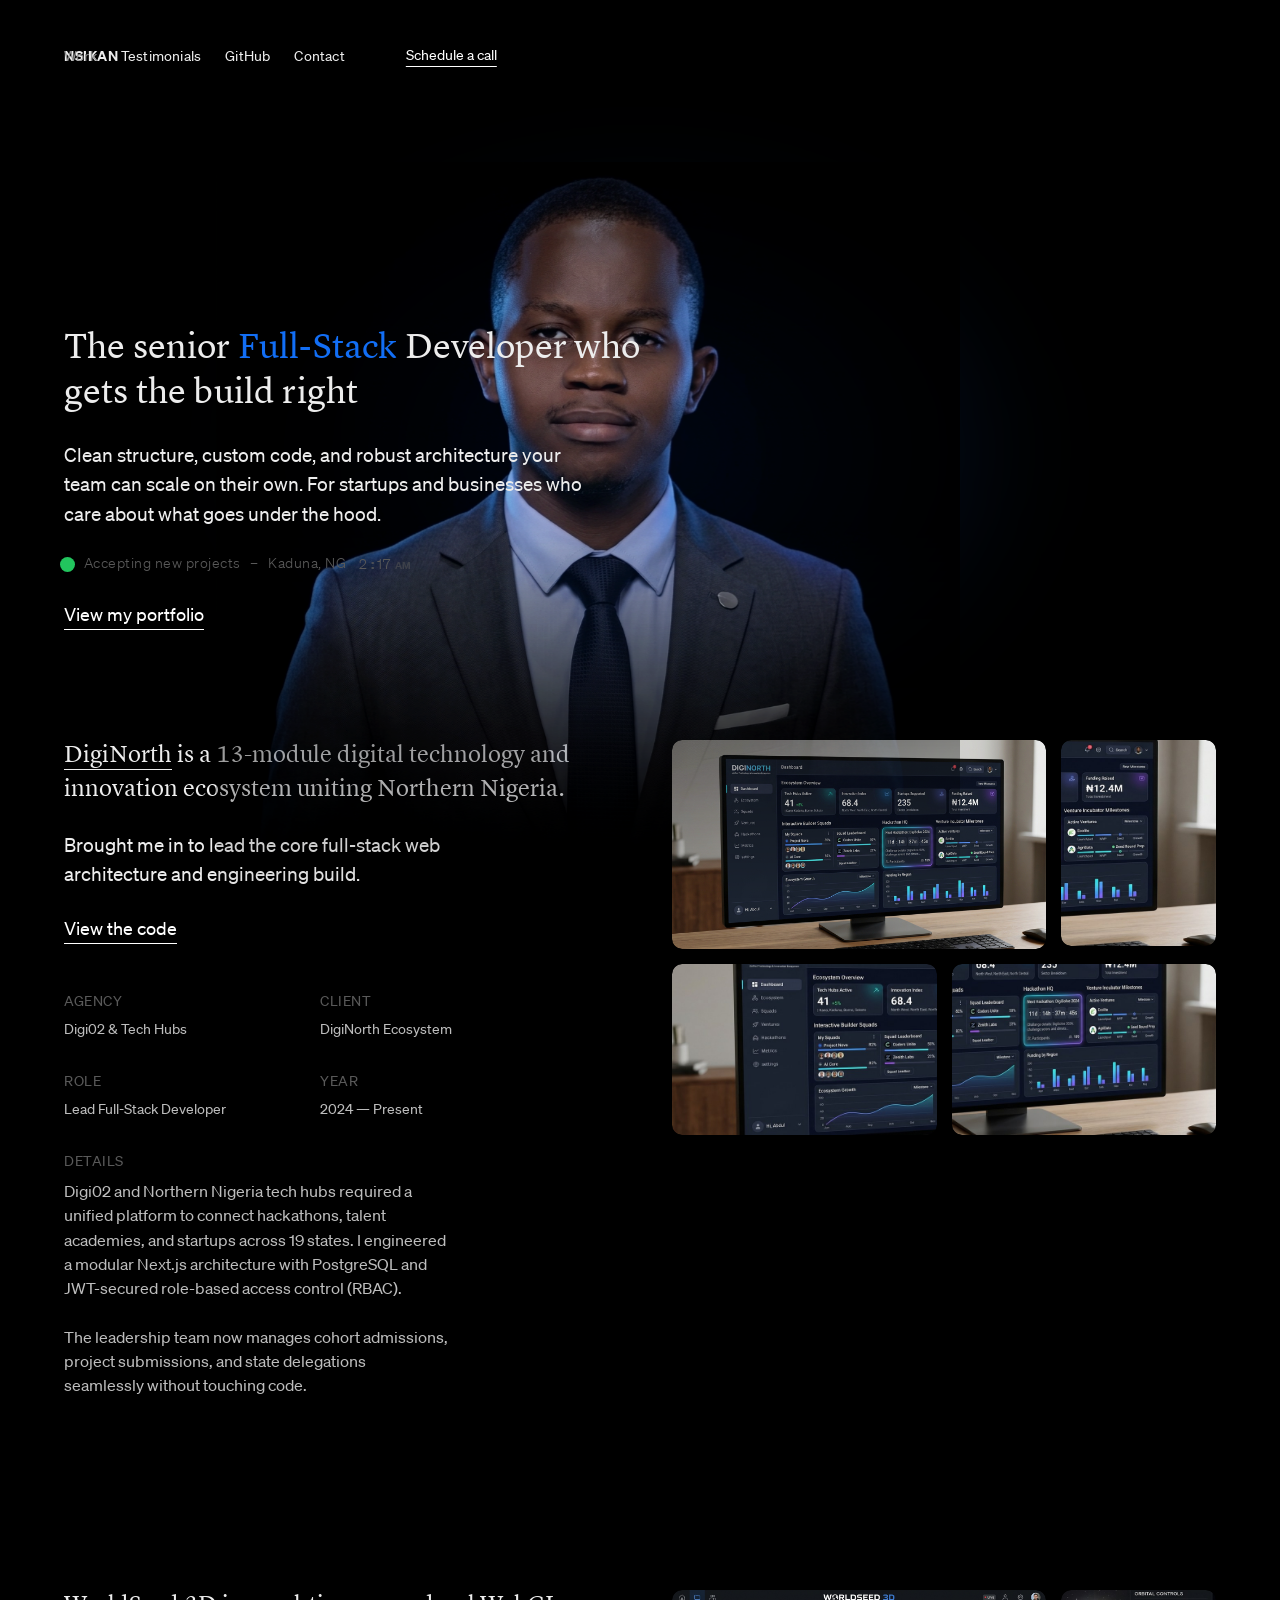
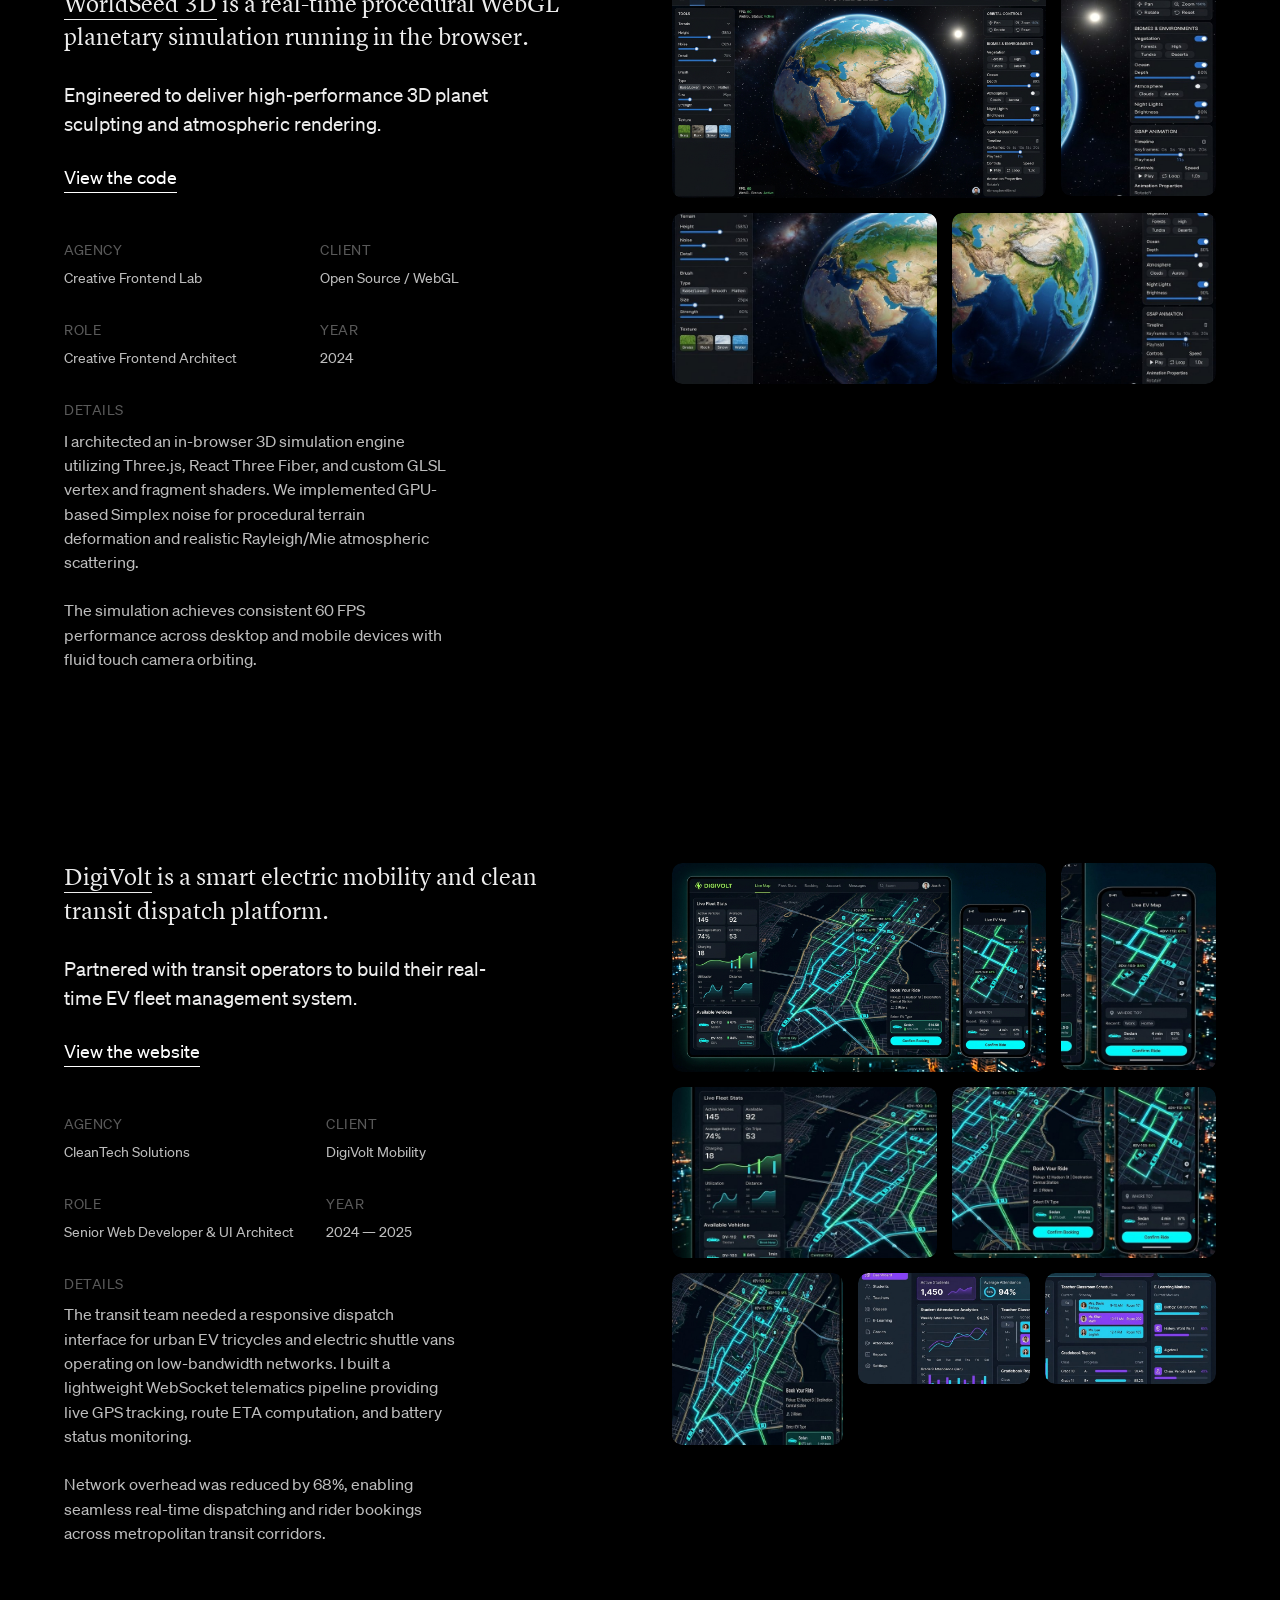
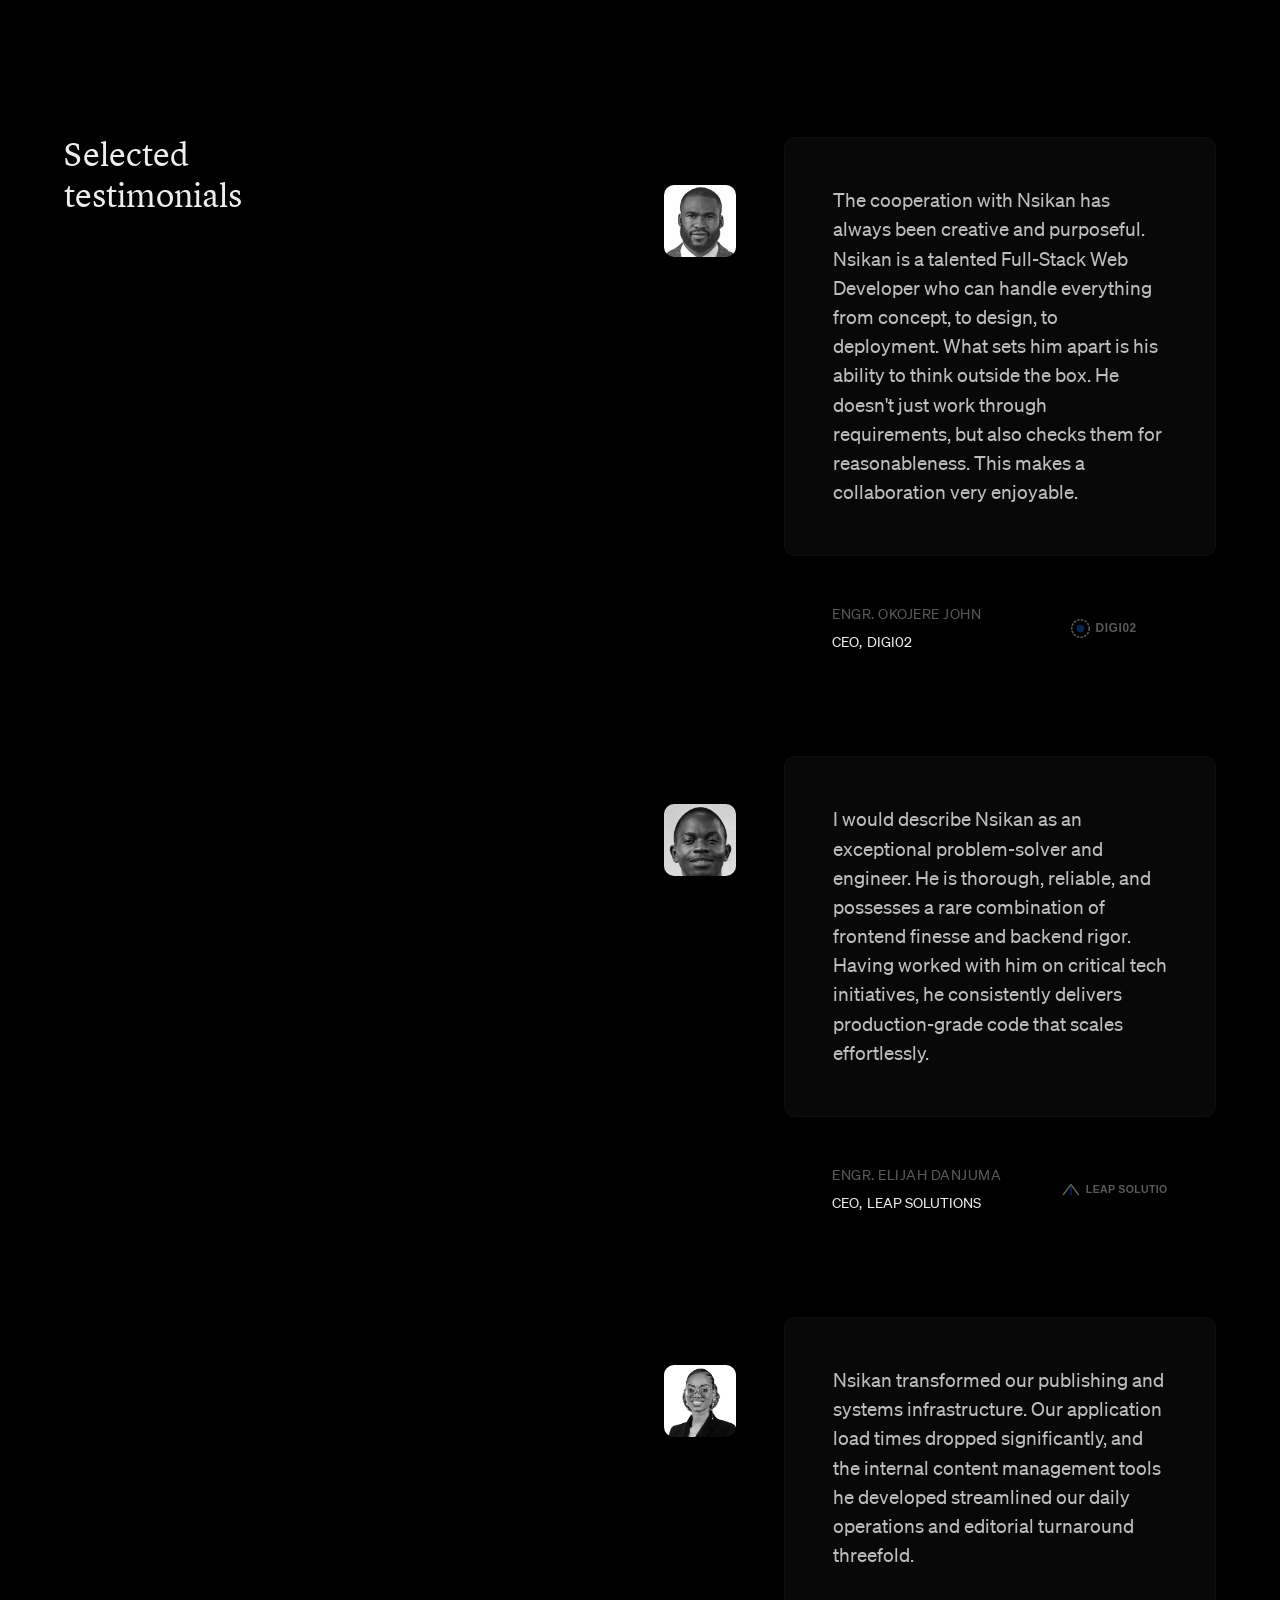
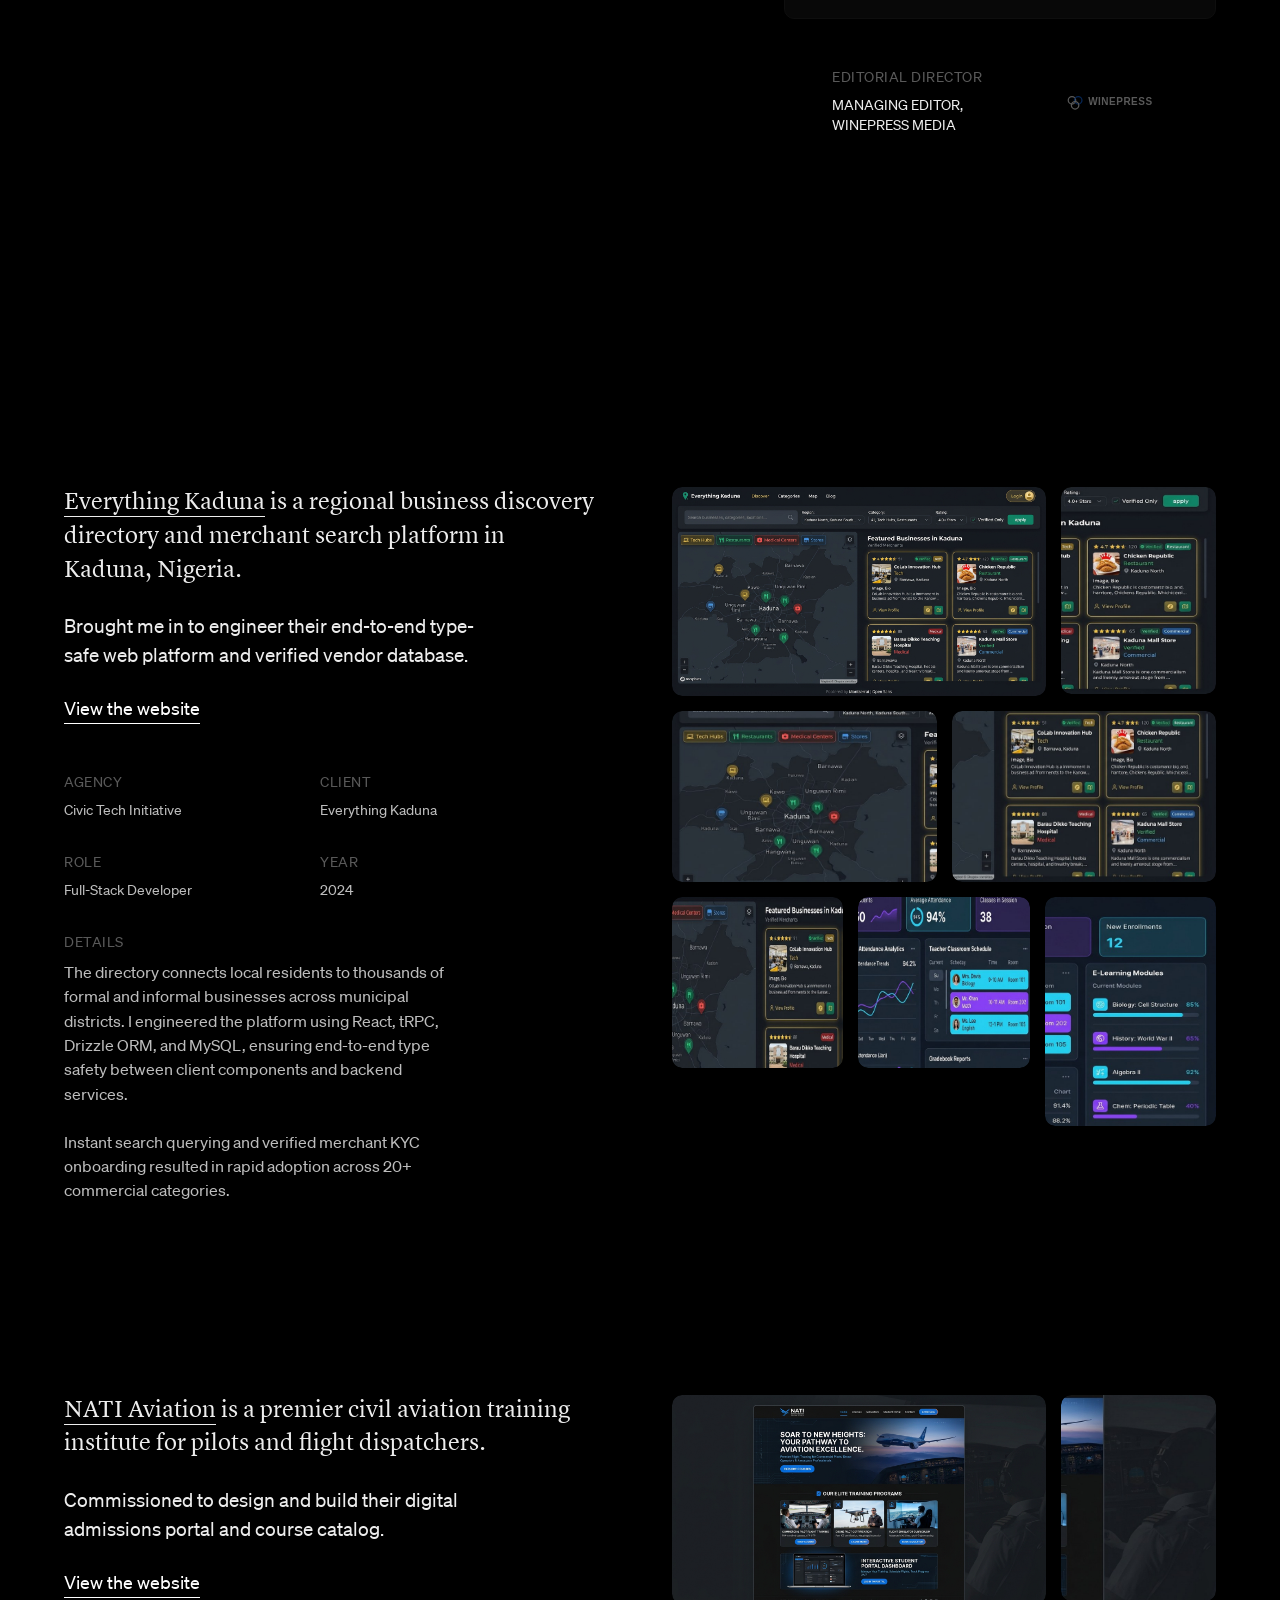
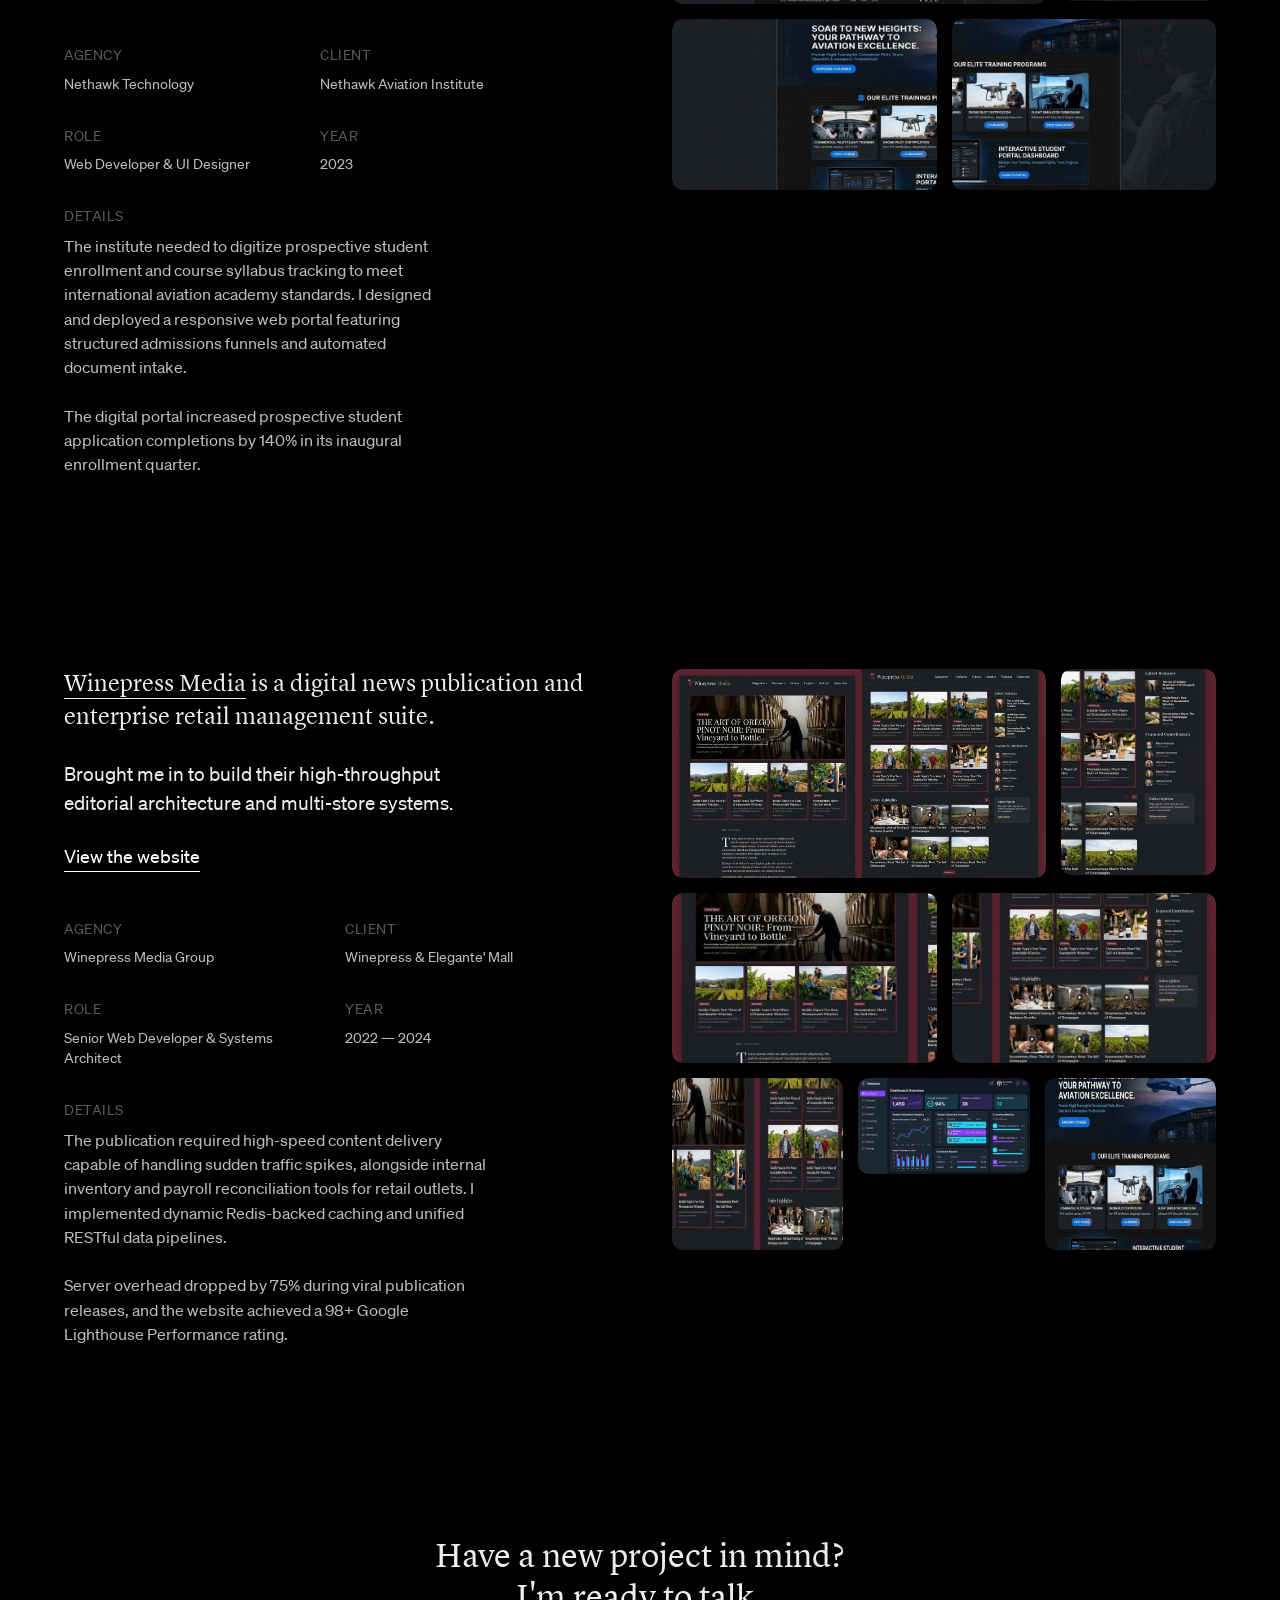
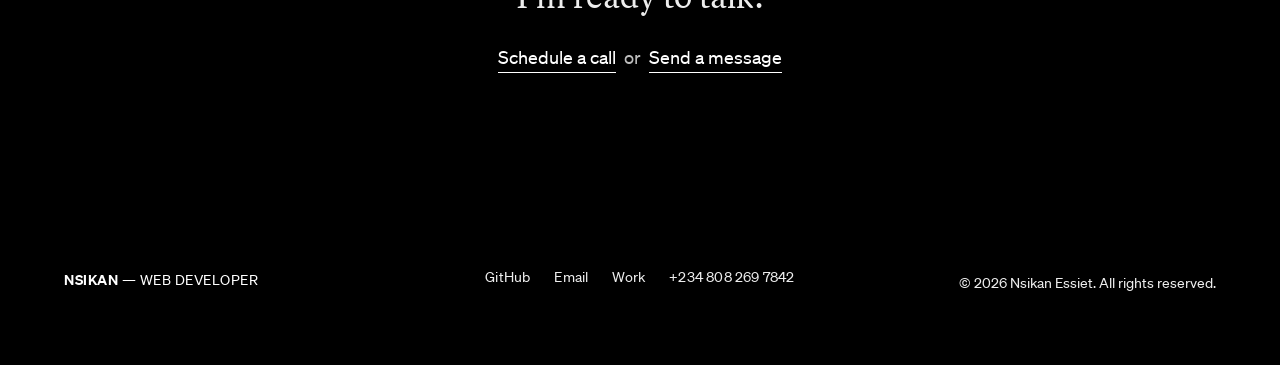
==== index.html @ 33ad246e "feat: initial commit of Nsikan Essiet dark-mode portfolio replica" ====
<!DOCTYPE html>
<html lang="en">
<head>
  <meta charset="utf-8">
  <title>Nsikan Essiet — Senior Full-Stack &amp; Web Developer</title>
  <meta content="The senior Full-Stack Developer who gets the build right. Clean structure, custom code, and robust architecture your team can scale on their own." name="description">
  <meta content="width=device-width, initial-scale=1" name="viewport">
  <link href="styles.css" rel="stylesheet" type="text/css">
  <link href="data:image/svg+xml,<svg xmlns=%22http://www.w3.org/2000/svg%22 viewBox=%220 0 100 100%22><text y=%22.9em%22 font-size=%2290%22>⚡</text></svg>" rel="shortcut icon" type="image/x-icon">
</head>
<body>
  <div class="page-wrapper">
    <!-- Global Styles Embed from cagd.as -->
    <div class="global-styles">
      <div class="style-overrides w-embed">
        <style>
          * { -webkit-font-smoothing: antialiased; -moz-osx-font-smoothing: grayscale; }
          a, .w-input, .w-select, .w-tab-link, .w-nav-brand, .w-dropdown-btn, .w-dropdown-toggle, .w-slider-arrow-left, .w-slider-arrow-right {
            color: inherit; text-decoration: inherit; font-size: inherit;
          }
          *[tabindex]:focus-visible, input[type="file"]:focus-visible {
            outline: 0.125rem solid #4d65ff; outline-offset: 0.125rem;
          }
          .w-richtext > :not(div):first-child, .w-richtext > div:first-child > :first-child { margin-top: 0 !important; }
          .w-richtext > :last-child, .w-richtext ol li:last-child, .w-richtext ul li:last-child { margin-bottom: 0 !important; }
          .pointer-events-off { pointer-events: none; }
          .pointer-events-on { pointer-events: auto; }
          .div-square::after { content: ""; display: block; padding-bottom: 100%; }
          .container-medium, .container-small, .container-large { margin-right: auto !important; margin-left: auto !important; }
        </style>
      </div>
    </div>

    <!-- Exact Navbar Component from cagd.as -->
    <div class="navbar_component w-nav" data-animation="default" data-collapse="medium" data-doc-height="1" data-duration="400" data-easing="ease" data-easing2="ease" data-no-scroll="1" role="banner">
      <nav class="navbar_container">
        <a aria-current="page" class="navbar_logo-link w-nav-brand w--current" href="/">
          <div class="logo-text">Nsikan</div>
        </a>
        <div class="navbar_menu is-page-height-tablet w-nav-menu" role="navigation">
          <a aria-current="page" class="navbar_link w-nav-link w--current" href="#portfolio">Work</a>
          <a class="navbar_link w-nav-link" href="#testimonials">Testimonials</a>
          <a class="navbar_link w-nav-link" href="https://github.com/iNfix-2" target="_blank" rel="noopener noreferrer">GitHub</a>
          <a class="navbar_link w-nav-link" href="mailto:mfonessiet0@gmail.com">Contact</a>
        </div>
        <div class="navbar_button-wrapper hide-tablet">
          <a class="button is-small" href="mailto:mfonessiet0@gmail.com?subject=Project%20Inquiry%20via%20Portfolio">Schedule a call</a>
        </div>
      </nav>
      <div class="nav_burger w-nav-button" aria-label="Open menu" role="button" tabindex="0" aria-expanded="false">
        <div class="nav_burger-line"></div>
        <div class="nav_burger-line"></div>
      </div>
      <div aria-hidden="true" aria-label="Site menu" aria-modal="true" class="nav_overlay" role="dialog" tabindex="-1">
        <nav class="nav_overlay-inner">
          <a aria-current="page" class="nav_overlay-link w--current" href="#portfolio">Work</a>
          <a class="nav_overlay-link" href="#testimonials">Testimonials</a>
          <a class="nav_overlay-link" href="https://github.com/iNfix-2" target="_blank">GitHub</a>
          <a class="nav_overlay-link" href="mailto:mfonessiet0@gmail.com">Contact</a>
        </nav>
        <a class="nav_overlay-cta" href="mailto:mfonessiet0@gmail.com?subject=Project%20Inquiry%20via%20Portfolio">Schedule a call</a>
      </div>
    </div>

    <!-- Main Wrapper -->
    <div class="main-wrapper">

      <!-- Exact Hero Component from cagd.as -->
      <header class="section_hero is-home">
        <!-- Hero background aura & portrait -->
        <div class="cagdas-hero-bg" aria-hidden="true">
          <div class="hero-glow-layer">
            <div class="hero-glow-1"></div>
            <div class="hero-glow-2"></div>
          </div>
          <div class="hero-photo-wrap" id="heroPhotoWrap">
            <img src="assets/images/hero/nsikan-hero.jpg" alt="Nsikan Essiet" class="hero-photo-img" loading="eager">
          </div>
        </div>

        <div class="padding-global">
          <div class="container-large is-hero is-home">
            <div class="w-layout-grid header_content">
              <div class="header-wrapper">
                <h1>
                  The senior
                  <span class="webflow">Full-Stack</span>
                  Developer who gets the build right
                </h1>
                <div class="max-width-header">
                  <p class="text-size-regular">
                    Clean structure, custom code, and robust architecture your team can scale on their own. For startups and businesses who care about what goes under the hood.
                  </p>
                </div>
                <div class="hero_tags is-home">
                  <div class="hero_tag">
                    <div class="icon_available"></div>
                    <div class="tagline is-light is-home">Accepting new projects</div>
                  </div>
                  <div class="tagline is-light">–</div>
                  <div class="hero_tag is-location">
                    <div class="tagline is-light is-home">Kaduna, NG</div>
                    <div class="tagline is-light is-home">
                      <span class="time_hour"></span><span class="time_colon">:</span><span class="time_minutes"></span> <span class="time_period"></span>
                    </div>
                  </div>
                </div>
                <div class="button-group s-home">
                  <a class="button" href="#portfolio">View my portfolio</a>
                </div>
              </div>
            </div>
          </div>
        </div>
      </header>

      <!-- Exact Section Work from cagd.as -->
      <section class="section_work" id="portfolio">
        <div class="padding-global">
          <div class="container-large">

            <!-- 1st Batch of 3 Projects (dyn-list 1) -->
            <div class="w-dyn-list">
              <div class="work_list w-dyn-items" role="list">

                <!-- Project 1: DigiNorth -->
                <div class="work_item w-dyn-item" role="listitem">
                  <div class="work_item-text">
                    <div class="work_main">
                      <div class="work_rich-text w-richtext">
                        <h2>
                          <a href="https://diginorth.org" rel="nofollow" target="_blank">DigiNorth</a>
                          is a 13-module digital technology and innovation ecosystem uniting Northern Nigeria.
                        </h2>
                        <p>Brought me in to lead the core full-stack web architecture and engineering build.</p>
                      </div>
                      <div class="button-group">
                        <a class="button w-inline-block" href="https://github.com/iNfix-2/DigiNorth" rel="nofollow" target="_blank">
                          <div>View the code</div>
                        </a>
                        <div class="button_or is-mobile">or</div>
                        <div class="button button_details" rel="nofollow" role="button" tabindex="0">
                          <div>Read the details</div>
                        </div>
                      </div>
                    </div>
                    <div class="work-bottom">
                      <div class="work_details-wrapper">
                        <div class="work_details">
                          <div class="work_details_item">
                            <h3 class="tagline">Agency</h3>
                            <div>Digi02 &amp; Tech Hubs</div>
                          </div>
                          <div class="work_details_item">
                            <h3 class="tagline">Client</h3>
                            <div>DigiNorth Ecosystem</div>
                          </div>
                        </div>
                        <div class="work_details">
                          <div class="work_details_item">
                            <h3 class="tagline">Role</h3>
                            <div>Lead Full-Stack Developer</div>
                          </div>
                          <div class="work_details_item">
                            <h3 class="tagline">Year</h3>
                            <div>2024 — Present</div>
                          </div>
                        </div>
                      </div>
                      <div class="work_details_item is-long">
                        <h3 class="tagline">Details</h3>
                        <div class="text-rich-text is-small w-richtext">
                          <p>
                            Digi02 and Northern Nigeria tech hubs required a unified platform to connect hackathons, talent academies, and startups across 19 states. I engineered a modular Next.js architecture with PostgreSQL and JWT-secured role-based access control (RBAC).
                          </p>
                          <p>
                            The leadership team now manages cohort admissions, project submissions, and state delegations seamlessly without touching code.
                          </p>
                        </div>
                      </div>
                    </div>
                  </div>
                  <div class="work_item-images">
                    <div class="work_images-wrapper">
                      <div class="work-wrapper work-1">
                        <img alt="DigiNorth Homepage" class="work-img" loading="lazy" src="assets/images/projects/diginorth-home.jpg" width="893">
                      </div>
                      <div class="work-wrapper work-2">
                        <img alt="DigiNorth Mobile" class="work-img" loading="lazy" src="assets/images/projects/diginorth-mobile.jpg" width="369">
                      </div>
                    </div>
                    <div class="work_images-wrapper">
                      <div class="work-wrapper work-3">
                        <img alt="DigiNorth Dashboard" class="work-img" loading="lazy" src="assets/images/projects/diginorth-detail1.jpg" width="629">
                      </div>
                      <div class="work-wrapper work-3">
                        <img alt="DigiNorth Hackathons" class="work-img" loading="lazy" src="assets/images/projects/diginorth-detail2.jpg" width="629">
                      </div>
                    </div>
                  </div>
                </div>

                <!-- Project 2: WorldSeed 3D -->
                <div class="work_item w-dyn-item" role="listitem">
                  <div class="work_item-text">
                    <div class="work_main">
                      <div class="work_rich-text w-richtext">
                        <h2>
                          <a href="https://github.com/iNfix-2/3d_web" rel="nofollow" target="_blank">WorldSeed 3D</a>
                          is a real-time procedural WebGL planetary simulation running in the browser.
                        </h2>
                        <p>Engineered to deliver high-performance 3D planet sculpting and atmospheric rendering.</p>
                      </div>
                      <div class="button-group">
                        <a class="button w-inline-block" href="https://github.com/iNfix-2/3d_web" rel="nofollow" target="_blank">
                          <div>View the code</div>
                        </a>
                        <div class="button_or is-mobile">or</div>
                        <div class="button button_details" rel="nofollow" role="button" tabindex="0">
                          <div>Read the details</div>
                        </div>
                      </div>
                    </div>
                    <div class="work-bottom">
                      <div class="work_details-wrapper">
                        <div class="work_details">
                          <div class="work_details_item">
                            <h3 class="tagline">Agency</h3>
                            <div>Creative Frontend Lab</div>
                          </div>
                          <div class="work_details_item">
                            <h3 class="tagline">Client</h3>
                            <div>Open Source / WebGL</div>
                          </div>
                        </div>
                        <div class="work_details">
                          <div class="work_details_item">
                            <h3 class="tagline">Role</h3>
                            <div>Creative Frontend Architect</div>
                          </div>
                          <div class="work_details_item">
                            <h3 class="tagline">Year</h3>
                            <div>2024</div>
                          </div>
                        </div>
                      </div>
                      <div class="work_details_item is-long">
                        <h3 class="tagline">Details</h3>
                        <div class="text-rich-text is-small w-richtext">
                          <p>
                            I architected an in-browser 3D simulation engine utilizing Three.js, React Three Fiber, and custom GLSL vertex and fragment shaders. We implemented GPU-based Simplex noise for procedural terrain deformation and realistic Rayleigh/Mie atmospheric scattering.
                          </p>
                          <p>
                            The simulation achieves consistent 60 FPS performance across desktop and mobile devices with fluid touch camera orbiting.
                          </p>
                        </div>
                      </div>
                    </div>
                  </div>
                  <div class="work_item-images">
                    <div class="work_images-wrapper">
                      <div class="work-wrapper work-1">
                        <img alt="WorldSeed 3D Simulation" class="work-img" loading="lazy" src="assets/images/projects/worldseed-home.jpg" width="893">
                      </div>
                      <div class="work-wrapper work-2">
                        <img alt="WorldSeed Mobile View" class="work-img" loading="lazy" src="assets/images/projects/worldseed-mobile.jpg" width="369">
                      </div>
                    </div>
                    <div class="work_images-wrapper">
                      <div class="work-wrapper work-3">
                        <img alt="WorldSeed Biome Shaders" class="work-img" loading="lazy" src="assets/images/projects/worldseed-detail1.jpg" width="629">
                      </div>
                      <div class="work-wrapper work-3">
                        <img alt="WorldSeed Atmosphere" class="work-img" loading="lazy" src="assets/images/projects/worldseed-detail2.jpg" width="629">
                      </div>
                    </div>
                  </div>
                </div>

                <!-- Project 3: DigiVolt Mobility -->
                <div class="work_item w-dyn-item" role="listitem">
                  <div class="work_item-text">
                    <div class="work_main">
                      <div class="work_rich-text w-richtext">
                        <h2>
                          <a href="https://github.com/iNfix-2" rel="nofollow" target="_blank">DigiVolt</a>
                          is a smart electric mobility and clean transit dispatch platform.
                        </h2>
                        <p>Partnered with transit operators to build their real-time EV fleet management system.</p>
                      </div>
                      <div class="button-group">
                        <a class="button w-inline-block" href="https://github.com/iNfix-2" rel="nofollow" target="_blank">
                          <div>View the website</div>
                        </a>
                        <div class="button_or is-mobile">or</div>
                        <div class="button button_details" rel="nofollow" role="button" tabindex="0">
                          <div>Read the details</div>
                        </div>
                      </div>
                    </div>
                    <div class="work-bottom">
                      <div class="work_details-wrapper">
                        <div class="work_details">
                          <div class="work_details_item">
                            <h3 class="tagline">Agency</h3>
                            <div>CleanTech Solutions</div>
                          </div>
                          <div class="work_details_item">
                            <h3 class="tagline">Client</h3>
                            <div>DigiVolt Mobility</div>
                          </div>
                        </div>
                        <div class="work_details">
                          <div class="work_details_item">
                            <h3 class="tagline">Role</h3>
                            <div>Senior Web Developer &amp; UI Architect</div>
                          </div>
                          <div class="work_details_item">
                            <h3 class="tagline">Year</h3>
                            <div>2024 — 2025</div>
                          </div>
                        </div>
                      </div>
                      <div class="work_details_item is-long">
                        <h3 class="tagline">Details</h3>
                        <div class="text-rich-text is-small w-richtext">
                          <p>
                            The transit team needed a responsive dispatch interface for urban EV tricycles and electric shuttle vans operating on low-bandwidth networks. I built a lightweight WebSocket telematics pipeline providing live GPS tracking, route ETA computation, and battery status monitoring.
                          </p>
                          <p>
                            Network overhead was reduced by 68%, enabling seamless real-time dispatching and rider bookings across metropolitan transit corridors.
                          </p>
                        </div>
                      </div>
                    </div>
                  </div>
                  <div class="work_item-images">
                    <div class="work_images-wrapper">
                      <div class="work-wrapper work-1">
                        <img alt="DigiVolt Portal" class="work-img" loading="lazy" src="assets/images/projects/digivolt-home.jpg" width="893">
                      </div>
                      <div class="work-wrapper work-2">
                        <img alt="DigiVolt Mobile Booking" class="work-img" loading="lazy" src="assets/images/projects/digivolt-mobile.jpg" width="369">
                      </div>
                    </div>
                    <div class="work_images-wrapper">
                      <div class="work-wrapper work-3">
                        <img alt="Live Fleet Map" class="work-img" loading="lazy" src="assets/images/projects/digivolt-detail1.jpg" width="629">
                      </div>
                      <div class="work-wrapper work-3">
                        <img alt="Charging Hubs" class="work-img" loading="lazy" src="assets/images/projects/digivolt-detail2.jpg" width="629">
                      </div>
                    </div>
                    <div class="work_images-wrapper">
                      <div class="work-wrapper work-5">
                        <img alt="Fleet Analytics" class="work-img" loading="lazy" src="assets/images/projects/digivolt-detail3.jpg" width="629">
                      </div>
                      <div class="work-wrapper work-5">
                        <img alt="Edukom Suite" class="work-img" loading="lazy" src="assets/images/projects/edukom-detail1.jpg" width="629">
                      </div>
                      <div class="work-wrapper work-5">
                        <img alt="Edukom Portal" class="work-img" loading="lazy" src="assets/images/projects/edukom-detail2.jpg" width="629">
                      </div>
                    </div>
                  </div>
                </div>

              </div>
            </div>

            <!-- Exact Mid-Portfolio Testimonials Section from cagd.as -->
            <div class="padding-section-large" id="testimonials">
              <div class="testimonial_grid">
                <h2>
                  Selected<br>testimonials
                </h2>
                <div class="w-dyn-list">
                  <div class="testimonial_component w-dyn-items" role="list">

                    <!-- Testimonial 1 -->
                    <div class="testimonial_item w-dyn-item" role="listitem">
                      <img alt="Engr. Okojere John" class="textimonial_photo" loading="lazy" src="assets/images/testimonials/okojere-john.jpg">
                      <div class="testimonial_content">
                        <div class="testimonial_wrapper">
                          <blockquote class="testimonial_text">
                            The cooperation with Nsikan has always been creative and purposeful. Nsikan is a talented Full-Stack Web Developer who can handle everything from concept, to design, to deployment. What sets him apart is his ability to think outside the box. He doesn&#x27;t just work through requirements, but also checks them for reasonableness. This makes a collaboration very enjoyable.
                          </blockquote>
                        </div>
                        <div class="testimonial_info">
                          <img alt="Engr. Okojere John" class="textimonial_photo is-mobile" loading="lazy" src="assets/images/testimonials/okojere-john.jpg">
                          <div class="testimonial_name">
                            <div class="tagline">Engr. Okojere John</div>
                            <div class="testimonial_position">
                              <div>CEO</div>
                              <div class="testimonial_comma">,</div>
                              <div>Digi02</div>
                            </div>
                          </div>
                          <div class="logo_wrapper">
                            <img alt="Digi02" class="testimonial_logo" loading="lazy" src="assets/images/logos/digi02.svg">
                          </div>
                        </div>
                      </div>
                    </div>

                    <!-- Testimonial 2 -->
                    <div class="testimonial_item w-dyn-item" role="listitem">
                      <img alt="Engr. Elijah Danjuma" class="textimonial_photo" loading="lazy" src="assets/images/testimonials/elijah-danjuma.jpg">
                      <div class="testimonial_content">
                        <div class="testimonial_wrapper">
                          <blockquote class="testimonial_text">
                            I would describe Nsikan as an exceptional problem-solver and engineer. He is thorough, reliable, and possesses a rare combination of frontend finesse and backend rigor. Having worked with him on critical tech initiatives, he consistently delivers production-grade code that scales effortlessly.
                          </blockquote>
                        </div>
                        <div class="testimonial_info">
                          <img alt="Engr. Elijah Danjuma" class="textimonial_photo is-mobile" loading="lazy" src="assets/images/testimonials/elijah-danjuma.jpg">
                          <div class="testimonial_name">
                            <div class="tagline">Engr. Elijah Danjuma</div>
                            <div class="testimonial_position">
                              <div>CEO</div>
                              <div class="testimonial_comma">,</div>
                              <div>Leap Solutions</div>
                            </div>
                          </div>
                          <div class="logo_wrapper">
                            <img alt="Leap Solutions" class="testimonial_logo" loading="lazy" src="assets/images/logos/leapsolutions.svg">
                          </div>
                        </div>
                      </div>
                    </div>

                    <!-- Testimonial 3 -->
                    <div class="testimonial_item w-dyn-item" role="listitem">
                      <img alt="Editorial Director" class="textimonial_photo" loading="lazy" src="assets/images/testimonials/winepress-director.jpg">
                      <div class="testimonial_content">
                        <div class="testimonial_wrapper">
                          <blockquote class="testimonial_text">
                            Nsikan transformed our publishing and systems infrastructure. Our application load times dropped significantly, and the internal content management tools he developed streamlined our daily operations and editorial turnaround threefold.
                          </blockquote>
                        </div>
                        <div class="testimonial_info">
                          <img alt="Editorial Director" class="textimonial_photo is-mobile" loading="lazy" src="assets/images/testimonials/winepress-director.jpg">
                          <div class="testimonial_name">
                            <div class="tagline">Editorial Director</div>
                            <div class="testimonial_position">
                              <div>Managing Editor</div>
                              <div class="testimonial_comma">,</div>
                              <div>Winepress Media</div>
                            </div>
                          </div>
                          <div class="logo_wrapper">
                            <img alt="Winepress Media" class="testimonial_logo" loading="lazy" src="assets/images/logos/winepress.svg">
                          </div>
                        </div>
                      </div>
                    </div>

                  </div>
                </div>
              </div>
            </div>

            <!-- 2nd Batch of 3 Projects (dyn-list 3) -->
            <div class="w-dyn-list">
              <div class="work_list is-top w-dyn-items" role="list">

                <!-- Project 4: Everything Kaduna -->
                <div class="work_item w-dyn-item" role="listitem">
                  <div class="work_item-text">
                    <div class="work_main">
                      <div class="work_rich-text w-richtext">
                        <h2>
                          <a href="https://github.com/iNfix-2/Everything_Kaduna-main" rel="nofollow" target="_blank">Everything Kaduna</a>
                          is a regional business discovery directory and merchant search platform in Kaduna, Nigeria.
                        </h2>
                        <p>Brought me in to engineer their end-to-end type-safe web platform and verified vendor database.</p>
                      </div>
                      <div class="button-group">
                        <a class="button w-inline-block" href="https://github.com/iNfix-2/Everything_Kaduna-main" rel="nofollow" target="_blank">
                          <div>View the website</div>
                        </a>
                        <div class="button_or is-mobile">or</div>
                        <div class="button button_details" rel="nofollow" role="button" tabindex="0">
                          <div>Read the details</div>
                        </div>
                      </div>
                    </div>
                    <div class="work-bottom">
                      <div class="work_details-wrapper">
                        <div class="work_details">
                          <div class="work_details_item">
                            <h3 class="tagline">Agency</h3>
                            <div>Civic Tech Initiative</div>
                          </div>
                          <div class="work_details_item">
                            <h3 class="tagline">Client</h3>
                            <div>Everything Kaduna</div>
                          </div>
                        </div>
                        <div class="work_details">
                          <div class="work_details_item">
                            <h3 class="tagline">Role</h3>
                            <div>Full-Stack Developer</div>
                          </div>
                          <div class="work_details_item">
                            <h3 class="tagline">Year</h3>
                            <div>2024</div>
                          </div>
                        </div>
                      </div>
                      <div class="work_details_item is-long">
                        <h3 class="tagline">Details</h3>
                        <div class="text-rich-text is-small w-richtext">
                          <p>
                            The directory connects local residents to thousands of formal and informal businesses across municipal districts. I engineered the platform using React, tRPC, Drizzle ORM, and MySQL, ensuring end-to-end type safety between client components and backend services.
                          </p>
                          <p>
                            Instant search querying and verified merchant KYC onboarding resulted in rapid adoption across 20+ commercial categories.
                          </p>
                        </div>
                      </div>
                    </div>
                  </div>
                  <div class="work_item-images">
                    <div class="work_images-wrapper">
                      <div class="work-wrapper work-1">
                        <img alt="Everything Kaduna Directory" class="work-img" loading="lazy" src="assets/images/projects/everything-kaduna-home.jpg" width="893">
                      </div>
                      <div class="work-wrapper work-2">
                        <img alt="Everything Kaduna Mobile" class="work-img" loading="lazy" src="assets/images/projects/everything-kaduna-mobile.jpg" width="369">
                      </div>
                    </div>
                    <div class="work_images-wrapper">
                      <div class="work-wrapper work-3">
                        <img alt="Vendor Search" class="work-img" loading="lazy" src="assets/images/projects/everything-kaduna-detail1.jpg" width="629">
                      </div>
                      <div class="work-wrapper work-3">
                        <img alt="Category Filters" class="work-img" loading="lazy" src="assets/images/projects/everything-kaduna-detail2.jpg" width="629">
                      </div>
                    </div>
                    <div class="work_images-wrapper">
                      <div class="work-wrapper work-5">
                        <img alt="Merchant Reviews" class="work-img" loading="lazy" src="assets/images/projects/everything-kaduna-detail3.jpg" width="629">
                      </div>
                      <div class="work-wrapper work-5">
                        <img alt="Edukom Admin" class="work-img" loading="lazy" src="assets/images/projects/edukom-detail3.jpg" width="629">
                      </div>
                      <div class="work-wrapper work-5">
                        <img alt="Edukom Mobile View" class="work-img" loading="lazy" src="assets/images/projects/edukom-mobile.jpg" width="629">
                      </div>
                    </div>
                  </div>
                </div>

                <!-- Project 5: NATI Aviation -->
                <div class="work_item w-dyn-item" role="listitem">
                  <div class="work_item-text">
                    <div class="work_main">
                      <div class="work_rich-text w-richtext">
                        <h2>
                          <a href="https://github.com/iNfix-2" rel="nofollow" target="_blank">NATI Aviation</a>
                          is a premier civil aviation training institute for pilots and flight dispatchers.
                        </h2>
                        <p>Commissioned to design and build their digital admissions portal and course catalog.</p>
                      </div>
                      <div class="button-group">
                        <a class="button w-inline-block" href="https://github.com/iNfix-2" rel="nofollow" target="_blank">
                          <div>View the website</div>
                        </a>
                        <div class="button_or is-mobile">or</div>
                        <div class="button button_details" rel="nofollow" role="button" tabindex="0">
                          <div>Read the details</div>
                        </div>
                      </div>
                    </div>
                    <div class="work-bottom">
                      <div class="work_details-wrapper">
                        <div class="work_details">
                          <div class="work_details_item">
                            <h3 class="tagline">Agency</h3>
                            <div>Nethawk Technology</div>
                          </div>
                          <div class="work_details_item">
                            <h3 class="tagline">Client</h3>
                            <div>Nethawk Aviation Institute</div>
                          </div>
                        </div>
                        <div class="work_details">
                          <div class="work_details_item">
                            <h3 class="tagline">Role</h3>
                            <div>Web Developer &amp; UI Designer</div>
                          </div>
                          <div class="work_details_item">
                            <h3 class="tagline">Year</h3>
                            <div>2023</div>
                          </div>
                        </div>
                      </div>
                      <div class="work_details_item is-long">
                        <h3 class="tagline">Details</h3>
                        <div class="text-rich-text is-small w-richtext">
                          <p>
                            The institute needed to digitize prospective student enrollment and course syllabus tracking to meet international aviation academy standards. I designed and deployed a responsive web portal featuring structured admissions funnels and automated document intake.
                          </p>
                          <p>
                            The digital portal increased prospective student application completions by 140% in its inaugural enrollment quarter.
                          </p>
                        </div>
                      </div>
                    </div>
                  </div>
                  <div class="work_item-images">
                    <div class="work_images-wrapper">
                      <div class="work-wrapper work-1">
                        <img alt="NATI Aviation Portal" class="work-img" loading="lazy" src="assets/images/projects/nati-aviation-home.jpg" width="893">
                      </div>
                      <div class="work-wrapper work-2">
                        <img alt="NATI Mobile Admissions" class="work-img" loading="lazy" src="assets/images/projects/nati-aviation-mobile.jpg" width="369">
                      </div>
                    </div>
                    <div class="work_images-wrapper">
                      <div class="work-wrapper work-3">
                        <img alt="NATI Pilot Courses" class="work-img" loading="lazy" src="assets/images/projects/nati-aviation-detail1.jpg" width="629">
                      </div>
                      <div class="work-wrapper work-3">
                        <img alt="NATI Simulator Facilities" class="work-img" loading="lazy" src="assets/images/projects/nati-aviation-detail2.jpg" width="629">
                      </div>
                    </div>
                  </div>
                </div>

                <!-- Project 6: Winepress Media -->
                <div class="work_item w-dyn-item" role="listitem">
                  <div class="work_item-text">
                    <div class="work_main">
                      <div class="work_rich-text w-richtext">
                        <h2>
                          <a href="https://github.com/iNfix-2" rel="nofollow" target="_blank">Winepress Media</a>
                          is a digital news publication and enterprise retail management suite.
                        </h2>
                        <p>Brought me in to build their high-throughput editorial architecture and multi-store systems.</p>
                      </div>
                      <div class="button-group">
                        <a class="button w-inline-block" href="https://github.com/iNfix-2" rel="nofollow" target="_blank">
                          <div>View the website</div>
                        </a>
                        <div class="button_or is-mobile">or</div>
                        <div class="button button_details" rel="nofollow" role="button" tabindex="0">
                          <div>Read the details</div>
                        </div>
                      </div>
                    </div>
                    <div class="work-bottom">
                      <div class="work_details-wrapper">
                        <div class="work_details">
                          <div class="work_details_item">
                            <h3 class="tagline">Agency</h3>
                            <div>Winepress Media Group</div>
                          </div>
                          <div class="work_details_item">
                            <h3 class="tagline">Client</h3>
                            <div>Winepress &amp; Elegante' Mall</div>
                          </div>
                        </div>
                        <div class="work_details">
                          <div class="work_details_item">
                            <h3 class="tagline">Role</h3>
                            <div>Senior Web Developer &amp; Systems Architect</div>
                          </div>
                          <div class="work_details_item">
                            <h3 class="tagline">Year</h3>
                            <div>2022 — 2024</div>
                          </div>
                        </div>
                      </div>
                      <div class="work_details_item is-long">
                        <h3 class="tagline">Details</h3>
                        <div class="text-rich-text is-small w-richtext">
                          <p>
                            The publication required high-speed content delivery capable of handling sudden traffic spikes, alongside internal inventory and payroll reconciliation tools for retail outlets. I implemented dynamic Redis-backed caching and unified RESTful data pipelines.
                          </p>
                          <p>
                            Server overhead dropped by 75% during viral publication releases, and the website achieved a 98+ Google Lighthouse Performance rating.
                          </p>
                        </div>
                      </div>
                    </div>
                  </div>
                  <div class="work_item-images">
                    <div class="work_images-wrapper">
                      <div class="work-wrapper work-1">
                        <img alt="Winepress Media" class="work-img" loading="lazy" src="assets/images/projects/winepress-home.jpg" width="893">
                      </div>
                      <div class="work-wrapper work-2">
                        <img alt="Winepress Mobile" class="work-img" loading="lazy" src="assets/images/projects/winepress-mobile.jpg" width="369">
                      </div>
                    </div>
                    <div class="work_images-wrapper">
                      <div class="work-wrapper work-3">
                        <img alt="Editorial Articles" class="work-img" loading="lazy" src="assets/images/projects/winepress-detail1.jpg" width="629">
                      </div>
                      <div class="work-wrapper work-3">
                        <img alt="CMS Dashboard" class="work-img" loading="lazy" src="assets/images/projects/winepress-detail2.jpg" width="629">
                      </div>
                    </div>
                    <div class="work_images-wrapper">
                      <div class="work-wrapper work-5">
                        <img alt="Elegante POS Inventory" class="work-img" loading="lazy" src="assets/images/projects/winepress-detail3.jpg" width="629">
                      </div>
                      <div class="work-wrapper work-5">
                        <img alt="Edukom School Management" class="work-img" loading="lazy" src="assets/images/projects/edukom-home.jpg" width="629">
                      </div>
                      <div class="work-wrapper work-5">
                        <img alt="NATI Simulator" class="work-img" loading="lazy" src="assets/images/projects/nati-aviation-detail3.jpg" width="629">
                      </div>
                    </div>
                  </div>
                </div>

              </div>
            </div>

          </div>
        </div>
      </section>

      <!-- Exact Section CTA from cagd.as -->
      <section class="section_cta">
        <div class="padding-global">
          <div class="container-large">
            <div class="padding-section-large">
              <div class="cta-wrapper">
                <h2>
                  Have a new project in mind?<br>I'm ready to talk.
                </h2>
                <div class="button-group">
                  <a class="button" href="mailto:mfonessiet0@gmail.com?subject=Project%20Inquiry%20via%20Portfolio">Schedule a call</a>
                  <div class="button_or">or</div>
                  <a class="button" href="mailto:mfonessiet0@gmail.com?subject=Project%20Inquiry%20via%20Portfolio">Send a message</a>
                </div>
              </div>
            </div>
          </div>
        </div>
      </section>

    </div><!-- End main-wrapper -->

    <!-- Exact Footer Component from cagd.as -->
    <footer class="footer_component">
      <div class="padding-global">
        <div class="container-large">
          <div class="flex flex-footer">
            <a aria-current="page" class="navbar_logo-link is-footer w-inline-block w--current" href="/">
              <div class="logo-text">
                NSIKAN
                <span class="span_logo">— Web Developer</span>
              </div>
            </a>
            <div class="w-dyn-list">
              <div class="footer-center w-dyn-items" role="list">
                <div class="w-dyn-item" role="listitem">
                  <a class="navbar_link is-footer" href="https://github.com/iNfix-2" target="_blank" rel="noopener noreferrer">GitHub</a>
                </div>
                <div class="w-dyn-item" role="listitem">
                  <a class="navbar_link is-footer" href="mailto:mfonessiet0@gmail.com">Email</a>
                </div>
                <div class="w-dyn-item" role="listitem">
                  <a class="navbar_link is-footer" href="#portfolio">Work</a>
                </div>
                <div class="w-dyn-item" role="listitem">
                  <a class="navbar_link is-footer" href="tel:+2348082697842">+234 808 269 7842</a>
                </div>
              </div>
            </div>
            <div class="footer-right">
              <p class="text-size-tiny">
                © 2026 Nsikan Essiet. All rights reserved.
              </p>
            </div>
          </div>
        </div>
      </div>
    </footer>
  </div><!-- End page-wrapper -->

  <script src="main.js"></script>
</body>
</html>
---- styles.css ----
html{-webkit-text-size-adjust:100%;-ms-text-size-adjust:100%;font-family:sans-serif}body{margin:0}article,aside,details,figcaption,figure,footer,header,hgroup,main,menu,nav,section,summary{display:block}audio,canvas,progress,video{vertical-align:baseline;display:inline-block}audio:not([controls]){height:0;display:none}[hidden],template{display:none}a{background-color:#0000}a:active,a:hover{outline:0}abbr[title]{border-bottom:1px dotted}b,strong{font-weight:700}dfn{font-style:italic}h1{margin:.67em 0;font-size:2em}mark{color:#000;background:#ff0}small{font-size:80%}sub,sup{vertical-align:baseline;font-size:75%;line-height:0;position:relative}sup{top:-.5em}sub{bottom:-.25em}img{border:0}svg:not(:root){overflow:hidden}hr{box-sizing:content-box;height:0}pre{overflow:auto}code,kbd,pre,samp{font-family:monospace;font-size:1em}button,input,optgroup,select,textarea{color:inherit;font:inherit;margin:0}button{overflow:visible}button,select{text-transform:none}button,html input[type=button],input[type=reset]{-webkit-appearance:button;cursor:pointer}button[disabled],html input[disabled]{cursor:default}button::-moz-focus-inner,input::-moz-focus-inner{border:0;padding:0}input{line-height:normal}input[type=checkbox],input[type=radio]{box-sizing:border-box;padding:0}input[type=number]::-webkit-inner-spin-button,input[type=number]::-webkit-outer-spin-button{height:auto}input[type=search]{-webkit-appearance:none}input[type=search]::-webkit-search-cancel-button,input[type=search]::-webkit-search-decoration{-webkit-appearance:none}legend{border:0;padding:0}textarea{overflow:auto}optgroup{font-weight:700}table{border-collapse:collapse;border-spacing:0}td,th{padding:0}@font-face{font-family:webflow-icons;src:url([data-uri])format("truetype");font-weight:400;font-style:normal}[class^=w-icon-],[class*=\ w-icon-]{speak:none;font-variant:normal;text-transform:none;-webkit-font-smoothing:antialiased;-moz-osx-font-smoothing:grayscale;font-style:normal;font-weight:400;line-height:1;font-family:webflow-icons!important}.w-icon-slider-right:before{content:""}.w-icon-slider-left:before{content:""}.w-icon-nav-menu:before{content:""}.w-icon-arrow-down:before,.w-icon-dropdown-toggle:before{content:""}.w-icon-file-upload-remove:before{content:""}.w-icon-file-upload-icon:before{content:""}*{box-sizing:border-box}html{height:100%}body{color:#333;background-color:#fff;min-height:100%;margin:0;font-family:Arial,sans-serif;font-size:14px;line-height:20px}img{vertical-align:middle;max-width:100%;display:inline-block}html.w-mod-touch *{background-attachment:scroll!important}.w-block{display:block}.w-inline-block{max-width:100%;display:inline-block}.w-clearfix:before,.w-clearfix:after{content:" ";grid-area:1/1/2/2;display:table}.w-clearfix:after{clear:both}.w-hidden{display:none}.w-button{color:#fff;line-height:inherit;cursor:pointer;background-color:#3898ec;border:0;border-radius:0;padding:9px 15px;text-decoration:none;display:inline-block}input.w-button{-webkit-appearance:button}:where(button.w-popover-trigger),:where(button.w-modal-trigger){color:inherit;cursor:pointer;font:inherit;line-height:inherit;text-align:inherit;-webkit-text-decoration:inherit;text-decoration:inherit;background-color:#0000;border:0;margin:0;padding:0}.w-popover{position-anchor:none}:where(.w-popover[data-w-popover-backdrop-animated])::backdrop{animation:var(--w-backdrop-animation,none)}:where(.w-popover){--w-backdrop-animation:initial}.w-popover-mask{opacity:0!important;clip-path:none!important;pointer-events:auto!important;border:0!important;width:auto!important;max-width:none!important;height:auto!important;max-height:none!important;margin:0!important;padding:0!important;position:fixed!important;inset:0!important;transform:none!important}.w-popover-mask[popover]{translate:none!important;rotate:none!important;scale:none!important}.w-popover-mask::backdrop{display:none!important}.w-popover-mask:not(:popover-open){display:none!important}@supports not selector(:popover-open){.w-popover-mask{display:none!important}}.w-popover[popover]:not(:popover-open){display:none}.w-modal:not([open]):not([popover]){display:none}.w-modal[popover]:not(:popover-open){display:none}html[data-w-dynpage] [data-w-cloak]{color:#0000!important}.w-code-block{margin:unset}pre.w-code-block code{all:inherit}pre.w-code-block code>span{display:block!important}.w-optimization{display:contents}.w-webflow-badge,.w-webflow-badge>img{box-sizing:unset;width:unset;height:unset;max-height:unset;max-width:unset;min-height:unset;min-width:unset;margin:unset;padding:unset;float:unset;clear:unset;border:unset;border-radius:unset;background:unset;background-image:unset;background-position:unset;background-size:unset;background-repeat:unset;background-origin:unset;background-clip:unset;background-attachment:unset;background-color:unset;box-shadow:unset;transform:unset;direction:unset;font-family:unset;font-weight:unset;color:unset;font-size:unset;line-height:unset;font-style:unset;font-variant:unset;text-align:unset;letter-spacing:unset;-webkit-text-decoration:unset;text-decoration:unset;text-indent:unset;text-transform:unset;list-style-type:unset;text-shadow:unset;vertical-align:unset;cursor:unset;white-space:unset;word-break:unset;word-spacing:unset;word-wrap:unset;transition:unset}.w-webflow-badge{white-space:nowrap;cursor:pointer;box-shadow:0 0 0 1px #0000001a,0 1px 3px #0000001a;visibility:visible!important;opacity:1!important;z-index:2147483647!important;color:#aaadb0!important;width:auto!important;height:auto!important;overflow:unset!important;background-color:#fff!important;border-radius:3px!important;margin:0!important;padding:6px!important;font-size:12px!important;line-height:14px!important;text-decoration:none!important;display:inline-block!important;position:fixed!important;inset:auto 12px 12px auto!important;transform:none!important}.w-webflow-badge>img{position:unset;visibility:unset!important;opacity:1!important;vertical-align:middle!important;display:inline-block!important}h1,h2,h3,h4,h5,h6{margin-bottom:10px;font-weight:700}h1{margin-top:20px;font-size:38px;line-height:44px}h2{margin-top:20px;font-size:32px;line-height:36px}h3{margin-top:20px;font-size:24px;line-height:30px}h4{margin-top:10px;font-size:18px;line-height:24px}h5{margin-top:10px;font-size:14px;line-height:20px}h6{margin-top:10px;font-size:12px;line-height:18px}p{margin-top:0;margin-bottom:10px}blockquote{border-left:5px solid #e2e2e2;margin:0 0 10px;padding:10px 20px;font-size:18px;line-height:22px}figure{margin:0 0 10px}figcaption{text-align:center;margin-top:5px}ul,ol{margin-top:0;margin-bottom:10px;padding-left:40px}.w-list-unstyled{padding-left:0;list-style:none}.w-embed:before,.w-embed:after{content:" ";grid-area:1/1/2/2;display:table}.w-embed:after{clear:both}.w-video{width:100%;padding:0;position:relative}.w-video iframe,.w-video object,.w-video embed{border:none;width:100%;height:100%;position:absolute;top:0;left:0}fieldset{border:0;margin:0;padding:0}button,[type=button],[type=reset]{cursor:pointer;-webkit-appearance:button;border:0}.w-form{margin:0 0 15px}.w-form-done{text-align:center;background-color:#ddd;padding:20px;display:none}.w-form-fail{background-color:#ffdede;margin-top:10px;padding:10px;display:none}label{margin-bottom:5px;font-weight:700;display:block}.w-input,.w-select{color:#333;vertical-align:middle;background-color:#fff;border:1px solid #ccc;width:100%;height:38px;margin-bottom:10px;padding:8px 12px;font-size:14px;line-height:1.42857;display:block}.w-input::placeholder,.w-select::placeholder{color:#999}.w-input:focus,.w-select:focus{border-color:#3898ec;outline:0}.w-input[disabled],.w-select[disabled],.w-input[readonly],.w-select[readonly],fieldset[disabled] .w-input,fieldset[disabled] .w-select{cursor:not-allowed}.w-input[disabled]:not(.w-input-disabled),.w-select[disabled]:not(.w-input-disabled),.w-input[readonly],.w-select[readonly],fieldset[disabled]:not(.w-input-disabled) .w-input,fieldset[disabled]:not(.w-input-disabled) .w-select{background-color:#eee}textarea.w-input,textarea.w-select{height:auto}.w-select{background-color:#f3f3f3}.w-select[multiple]{height:auto}.w-form-label{cursor:pointer;margin-bottom:0;font-weight:400;display:inline-block}.w-radio{margin-bottom:5px;padding-left:20px;display:block}.w-radio:before,.w-radio:after{content:" ";grid-area:1/1/2/2;display:table}.w-radio:after{clear:both}.w-radio-input{float:left;margin:3px 0 0 -20px;line-height:normal}.w-file-upload{margin-bottom:10px;display:block}.w-file-upload-input{opacity:0;z-index:-100;width:.1px;height:.1px;position:absolute;overflow:hidden}.w-file-upload-default,.w-file-upload-uploading,.w-file-upload-success{color:#333;display:inline-block}.w-file-upload-error{margin-top:10px;display:block}.w-file-upload-default.w-hidden,.w-file-upload-uploading.w-hidden,.w-file-upload-error.w-hidden,.w-file-upload-success.w-hidden{display:none}.w-file-upload-uploading-btn{cursor:pointer;background-color:#fafafa;border:1px solid #ccc;margin:0;padding:8px 12px;font-size:14px;font-weight:400;display:flex}.w-file-upload-file{background-color:#fafafa;border:1px solid #ccc;flex-grow:1;justify-content:space-between;margin:0;padding:8px 9px 8px 11px;display:flex}.w-file-upload-file-name{font-size:14px;font-weight:400;display:block}.w-file-remove-link{cursor:pointer;width:auto;height:auto;margin-top:3px;margin-left:10px;padding:3px;display:block}.w-icon-file-upload-remove{margin:auto;font-size:10px}.w-file-upload-error-msg{color:#ea384c;padding:2px 0;display:inline-block}.w-file-upload-info{padding:0 12px;line-height:38px;display:inline-block}.w-file-upload-label{cursor:pointer;background-color:#fafafa;border:1px solid #ccc;margin:0;padding:8px 12px;font-size:14px;font-weight:400;display:inline-block}.w-icon-file-upload-icon,.w-icon-file-upload-uploading{width:20px;margin-right:8px;display:inline-block}.w-icon-file-upload-uploading{height:20px}.w-container{max-width:940px;margin-left:auto;margin-right:auto}.w-container:before,.w-container:after{content:" ";grid-area:1/1/2/2;display:table}.w-container:after{clear:both}.w-container .w-row{margin-left:-10px;margin-right:-10px}.w-row:before,.w-row:after{content:" ";grid-area:1/1/2/2;display:table}.w-row:after{clear:both}.w-row .w-row{margin-left:0;margin-right:0}.w-col{float:left;width:100%;min-height:1px;padding-left:10px;padding-right:10px;position:relative}.w-col .w-col{padding-left:0;padding-right:0}.w-col-1{width:8.33333%}.w-col-2{width:16.6667%}.w-col-3{width:25%}.w-col-4{width:33.3333%}.w-col-5{width:41.6667%}.w-col-6{width:50%}.w-col-7{width:58.3333%}.w-col-8{width:66.6667%}.w-col-9{width:75%}.w-col-10{width:83.3333%}.w-col-11{width:91.6667%}.w-col-12{width:100%}.w-hidden-main{display:none!important}@media screen and (max-width:991px){.w-container{max-width:728px}.w-hidden-main{display:inherit!important}.w-hidden-medium{display:none!important}.w-col-medium-1{width:8.33333%}.w-col-medium-2{width:16.6667%}.w-col-medium-3{width:25%}.w-col-medium-4{width:33.3333%}.w-col-medium-5{width:41.6667%}.w-col-medium-6{width:50%}.w-col-medium-7{width:58.3333%}.w-col-medium-8{width:66.6667%}.w-col-medium-9{width:75%}.w-col-medium-10{width:83.3333%}.w-col-medium-11{width:91.6667%}.w-col-medium-12{width:100%}.w-col-stack{width:100%;left:auto;right:auto}}@media screen and (max-width:767px){.w-hidden-main,.w-hidden-medium{display:inherit!important}.w-hidden-small{display:none!important}.w-row,.w-container .w-row{margin-left:0;margin-right:0}.w-col{width:100%;left:auto;right:auto}.w-col-small-1{width:8.33333%}.w-col-small-2{width:16.6667%}.w-col-small-3{width:25%}.w-col-small-4{width:33.3333%}.w-col-small-5{width:41.6667%}.w-col-small-6{width:50%}.w-col-small-7{width:58.3333%}.w-col-small-8{width:66.6667%}.w-col-small-9{width:75%}.w-col-small-10{width:83.3333%}.w-col-small-11{width:91.6667%}.w-col-small-12{width:100%}}@media screen and (max-width:479px){.w-container{max-width:none}.w-hidden-main,.w-hidden-medium,.w-hidden-small{display:inherit!important}.w-hidden-tiny{display:none!important}.w-col{width:100%}.w-col-tiny-1{width:8.33333%}.w-col-tiny-2{width:16.6667%}.w-col-tiny-3{width:25%}.w-col-tiny-4{width:33.3333%}.w-col-tiny-5{width:41.6667%}.w-col-tiny-6{width:50%}.w-col-tiny-7{width:58.3333%}.w-col-tiny-8{width:66.6667%}.w-col-tiny-9{width:75%}.w-col-tiny-10{width:83.3333%}.w-col-tiny-11{width:91.6667%}.w-col-tiny-12{width:100%}}.w-widget{position:relative}.w-widget-map{width:100%;height:400px}.w-widget-map label{width:auto;display:inline}.w-widget-map img{max-width:inherit}.w-widget-map .gm-style-iw{text-align:center}.w-widget-map .gm-style-iw>button{display:none!important}.w-widget-twitter{overflow:hidden}.w-widget-twitter-count-shim{vertical-align:top;text-align:center;background:#fff;border:1px solid #758696;border-radius:3px;width:28px;height:20px;display:inline-block;position:relative}.w-widget-twitter-count-shim *{pointer-events:none;-webkit-user-select:none;user-select:none}.w-widget-twitter-count-shim .w-widget-twitter-count-inner{text-align:center;color:#999;font-family:serif;font-size:15px;line-height:12px;position:relative}.w-widget-twitter-count-shim .w-widget-twitter-count-clear{display:block;position:relative}.w-widget-twitter-count-shim.w--large{width:36px;height:28px}.w-widget-twitter-count-shim.w--large .w-widget-twitter-count-inner{font-size:18px;line-height:18px}.w-widget-twitter-count-shim:not(.w--vertical){margin-left:5px;margin-right:8px}.w-widget-twitter-count-shim:not(.w--vertical).w--large{margin-left:6px}.w-widget-twitter-count-shim:not(.w--vertical):before,.w-widget-twitter-count-shim:not(.w--vertical):after{content:" ";pointer-events:none;border:solid #0000;width:0;height:0;position:absolute;top:50%;left:0}.w-widget-twitter-count-shim:not(.w--vertical):before{border-width:4px;border-color:#75869600 #5d6c7b #75869600 #75869600;margin-top:-4px;margin-left:-9px}.w-widget-twitter-count-shim:not(.w--vertical).w--large:before{border-width:5px;margin-top:-5px;margin-left:-10px}.w-widget-twitter-count-shim:not(.w--vertical):after{border-width:4px;border-color:#fff0 #fff #fff0 #fff0;margin-top:-4px;margin-left:-8px}.w-widget-twitter-count-shim:not(.w--vertical).w--large:after{border-width:5px;margin-top:-5px;margin-left:-9px}.w-widget-twitter-count-shim.w--vertical{width:61px;height:33px;margin-bottom:8px}.w-widget-twitter-count-shim.w--vertical:before,.w-widget-twitter-count-shim.w--vertical:after{content:" ";pointer-events:none;border:solid #0000;width:0;height:0;position:absolute;top:100%;left:50%}.w-widget-twitter-count-shim.w--vertical:before{border-width:5px;border-color:#5d6c7b #75869600 #75869600;margin-left:-5px}.w-widget-twitter-count-shim.w--vertical:after{border-width:4px;border-color:#fff #fff0 #fff0;margin-left:-4px}.w-widget-twitter-count-shim.w--vertical .w-widget-twitter-count-inner{font-size:18px;line-height:22px}.w-widget-twitter-count-shim.w--vertical.w--large{width:76px}.w-background-video{color:#fff;height:500px;position:relative;overflow:hidden}.w-background-video>video{object-fit:cover;z-index:-100;background-position:50%;background-size:cover;width:100%;height:100%;margin:auto;position:absolute;inset:-100%}.w-background-video>video::-webkit-media-controls-start-playback-button{-webkit-appearance:none;display:none!important}.w-background-video--control{background-color:#0000;padding:0;position:absolute;bottom:1em;right:1em}.w-background-video--control>[hidden]{display:none!important}.w-slider{text-align:center;clear:both;-webkit-tap-highlight-color:#0000;tap-highlight-color:#0000;background:#ddd;height:300px;position:relative}.w-slider-mask{z-index:1;white-space:nowrap;height:100%;display:block;position:relative;left:0;right:0;overflow:hidden}.w-slide{vertical-align:top;white-space:normal;text-align:left;width:100%;height:100%;display:inline-block;position:relative}.w-slider-nav{z-index:2;text-align:center;-webkit-tap-highlight-color:#0000;tap-highlight-color:#0000;height:40px;margin:auto;padding-top:10px;position:absolute;inset:auto 0 0}.w-slider-nav.w-round>div{border-radius:100%}.w-slider-nav.w-num>div{width:auto;height:auto;font-size:inherit;line-height:inherit;padding:.2em .5em}.w-slider-nav.w-shadow>div{box-shadow:0 0 3px #3336}.w-slider-nav-invert{color:#fff}.w-slider-nav-invert>div{background-color:#2226}.w-slider-nav-invert>div.w-active{background-color:#222}.w-slider-dot{cursor:pointer;background-color:#fff6;width:1em;height:1em;margin:0 3px .5em;transition:background-color .1s,color .1s;display:inline-block;position:relative}.w-slider-dot.w-active{background-color:#fff}.w-slider-dot:focus{outline:none;box-shadow:0 0 0 2px #fff}.w-slider-dot:focus.w-active{box-shadow:none}.w-slider-arrow-left,.w-slider-arrow-right{cursor:pointer;color:#fff;-webkit-tap-highlight-color:#0000;tap-highlight-color:#0000;-webkit-user-select:none;user-select:none;width:80px;margin:auto;font-size:40px;position:absolute;inset:0;overflow:hidden}.w-slider-arrow-left [class^=w-icon-],.w-slider-arrow-right [class^=w-icon-],.w-slider-arrow-left [class*=\ w-icon-],.w-slider-arrow-right [class*=\ w-icon-]{position:absolute}.w-slider-arrow-left:focus,.w-slider-arrow-right:focus{outline:0}.w-slider-arrow-left{z-index:3;right:auto}.w-slider-arrow-right{z-index:4;left:auto}.w-icon-slider-left,.w-icon-slider-right{width:1em;height:1em;margin:auto;inset:0}.w-slider-aria-label{clip:rect(0 0 0 0);border:0;width:1px;height:1px;margin:-1px;padding:0;position:absolute;overflow:hidden}.w-slider-force-show{display:block!important}.w-dropdown{text-align:left;z-index:900;margin-left:auto;margin-right:auto;display:inline-block;position:relative}.w-dropdown-btn,.w-dropdown-toggle,.w-dropdown-link{vertical-align:top;color:#222;text-align:left;white-space:nowrap;margin-left:auto;margin-right:auto;padding:20px;text-decoration:none;position:relative}.w-dropdown-toggle{-webkit-user-select:none;user-select:none;cursor:pointer;padding-right:40px;display:inline-block}.w-dropdown-toggle:focus{outline:0}.w-icon-dropdown-toggle{width:1em;height:1em;margin:auto 20px auto auto;position:absolute;top:0;bottom:0;right:0}.w-dropdown-list{background:#ddd;min-width:100%;display:none;position:absolute}.w-dropdown-list.w--open{display:block}.w-dropdown-link{color:#222;padding:10px 20px;display:block}.w-dropdown-link.w--current{color:#0082f3}.w-dropdown-link:focus{outline:0}.w-lightbox-backdrop{cursor:auto;letter-spacing:normal;text-indent:0;text-shadow:none;text-transform:none;visibility:visible;white-space:normal;word-break:normal;word-spacing:normal;word-wrap:normal;color:#fff;text-align:center;z-index:2000;opacity:0;-webkit-user-select:none;-moz-user-select:none;-webkit-tap-highlight-color:transparent;background:#000000e6;outline:0;font-family:Helvetica Neue,Helvetica,Ubuntu,Segoe UI,Verdana,sans-serif;font-size:17px;font-style:normal;font-weight:300;line-height:1.2;list-style:disc;position:fixed;inset:0;-webkit-transform:translate(0)}.w-lightbox-backdrop,.w-lightbox-container{-webkit-overflow-scrolling:touch;height:100%;overflow:auto}.w-lightbox-content{height:100vh;position:relative;overflow:hidden}.w-lightbox-view{opacity:0;width:100vw;height:100vh;position:absolute}.w-lightbox-view:before{content:"";height:100vh}.w-lightbox-group,.w-lightbox-group .w-lightbox-view,.w-lightbox-group .w-lightbox-view:before{height:86vh}.w-lightbox-frame,.w-lightbox-view:before{vertical-align:middle;display:inline-block}.w-lightbox-figure{margin:0;position:relative}.w-lightbox-group .w-lightbox-figure{cursor:pointer}.w-lightbox-img{width:auto;max-width:none;height:auto}.w-lightbox-image{float:none;max-width:100vw;max-height:100vh;display:block}.w-lightbox-group .w-lightbox-image{max-height:86vh}.w-lightbox-caption{text-align:left;text-overflow:ellipsis;white-space:nowrap;background:#0006;padding:.5em 1em;position:absolute;bottom:0;left:0;right:0;overflow:hidden}.w-lightbox-embed{width:100%;height:100%;position:absolute;inset:0}.w-lightbox-control{cursor:pointer;background-position:50%;background-repeat:no-repeat;background-size:24px;width:4em;transition:all .3s;position:absolute;top:0}.w-lightbox-left{background-image:url([data-uri]);display:none;bottom:0;left:0}.w-lightbox-right{background-image:url([data-uri]);display:none;bottom:0;right:0}.w-lightbox-close{background-image:url([data-uri]);background-size:18px;height:2.6em;right:0}.w-lightbox-strip{white-space:nowrap;padding:0 1vh;line-height:0;position:absolute;bottom:0;left:0;right:0;overflow:auto hidden}.w-lightbox-item{box-sizing:content-box;cursor:pointer;width:10vh;padding:2vh 1vh;display:inline-block;-webkit-transform:translate(0,0)}.w-lightbox-active{opacity:.3}.w-lightbox-thumbnail{background:#222;height:10vh;position:relative;overflow:hidden}.w-lightbox-thumbnail-image{position:absolute;top:0;left:0}.w-lightbox-thumbnail .w-lightbox-tall{width:100%;top:50%;transform:translateY(-50%)}.w-lightbox-thumbnail .w-lightbox-wide{height:100%;left:50%;transform:translate(-50%)}.w-lightbox-spinner{box-sizing:border-box;border:5px solid #0006;border-radius:50%;width:40px;height:40px;margin-top:-20px;margin-left:-20px;animation:.8s linear infinite spin;position:absolute;top:50%;left:50%}.w-lightbox-spinner:after{content:"";border:3px solid #0000;border-bottom-color:#fff;border-radius:50%;position:absolute;inset:-4px}.w-lightbox-hide{display:none}.w-lightbox-noscroll{overflow:hidden}@media (min-width:768px){.w-lightbox-content{height:96vh;margin-top:2vh}.w-lightbox-view,.w-lightbox-view:before{height:96vh}.w-lightbox-group,.w-lightbox-group .w-lightbox-view,.w-lightbox-group .w-lightbox-view:before{height:84vh}.w-lightbox-image{max-width:96vw;max-height:96vh}.w-lightbox-group .w-lightbox-image{max-width:82.3vw;max-height:84vh}.w-lightbox-left,.w-lightbox-right{opacity:.5;display:block}.w-lightbox-close{opacity:.8}.w-lightbox-control:hover{opacity:1}}.w-lightbox-inactive,.w-lightbox-inactive:hover{opacity:0}.w-richtext:before,.w-richtext:after{content:" ";grid-area:1/1/2/2;display:table}.w-richtext:after{clear:both}.w-richtext[contenteditable=true]:before,.w-richtext[contenteditable=true]:after{white-space:initial}.w-richtext ol,.w-richtext ul{overflow:hidden}.w-richtext .w-richtext-figure-selected.w-richtext-figure-type-video div:after,.w-richtext .w-richtext-figure-selected[data-rt-type=video] div:after,.w-richtext .w-richtext-figure-selected.w-richtext-figure-type-image div,.w-richtext .w-richtext-figure-selected[data-rt-type=image] div{outline:2px solid #2895f7}.w-richtext figure.w-richtext-figure-type-video>div:after,.w-richtext figure[data-rt-type=video]>div:after{content:"";display:none;position:absolute;inset:0}.w-richtext figure{max-width:60%;position:relative}.w-richtext figure>div:before{cursor:default!important}.w-richtext figure img{width:100%}.w-richtext figure figcaption.w-richtext-figcaption-placeholder{opacity:.6}.w-richtext figure div{color:#0000;font-size:0}.w-richtext figure.w-richtext-figure-type-image,.w-richtext figure[data-rt-type=image]{display:table}.w-richtext figure.w-richtext-figure-type-image>div,.w-richtext figure[data-rt-type=image]>div{display:inline-block}.w-richtext figure.w-richtext-figure-type-image>figcaption,.w-richtext figure[data-rt-type=image]>figcaption{caption-side:bottom;display:table-caption}.w-richtext figure.w-richtext-figure-type-video,.w-richtext figure[data-rt-type=video]{width:60%;height:0}.w-richtext figure.w-richtext-figure-type-video iframe,.w-richtext figure[data-rt-type=video] iframe{width:100%;height:100%;position:absolute;top:0;left:0}.w-richtext figure.w-richtext-figure-type-video>div,.w-richtext figure[data-rt-type=video]>div{width:100%}.w-richtext figure.w-richtext-align-center{clear:both;margin-left:auto;margin-right:auto}.w-richtext figure.w-richtext-align-center.w-richtext-figure-type-image>div,.w-richtext figure.w-richtext-align-center[data-rt-type=image]>div{max-width:100%}.w-richtext figure.w-richtext-align-normal{clear:both}.w-richtext figure.w-richtext-align-fullwidth{text-align:center;clear:both;width:100%;max-width:100%;margin-left:auto;margin-right:auto;display:block}.w-richtext figure.w-richtext-align-fullwidth>div{padding-bottom:inherit;display:inline-block}.w-richtext figure.w-richtext-align-fullwidth>figcaption{display:block}.w-richtext figure.w-richtext-align-floatleft{float:left;clear:none;margin-right:15px}.w-richtext figure.w-richtext-align-floatright{float:right;clear:none;margin-left:15px}.w-nav{z-index:1000;background:#ddd;position:relative}.w-nav:before,.w-nav:after{content:" ";grid-area:1/1/2/2;display:table}.w-nav:after{clear:both}.w-nav-brand{float:left;color:#333;text-decoration:none;position:relative}.w-nav-link{vertical-align:top;color:#222;text-align:left;margin-left:auto;margin-right:auto;padding:20px;text-decoration:none;display:inline-block;position:relative}.w-nav-link.w--current{color:#0082f3}.w-nav-menu{float:right;position:relative}[data-nav-menu-open]{text-align:center;background:#c8c8c8;min-width:200px;position:absolute;top:100%;left:0;right:0;overflow:visible;display:block!important}.w--nav-link-open{display:block;position:relative}.w-nav-overlay{width:100%;display:none;position:absolute;top:100%;left:0;right:0;overflow:hidden}.w-nav-overlay [data-nav-menu-open]{top:0}.w-nav[data-animation=over-left] .w-nav-overlay{width:auto}.w-nav[data-animation=over-left] .w-nav-overlay,.w-nav[data-animation=over-left] [data-nav-menu-open]{z-index:1;top:0;right:auto}.w-nav[data-animation=over-right] .w-nav-overlay{width:auto}.w-nav[data-animation=over-right] .w-nav-overlay,.w-nav[data-animation=over-right] [data-nav-menu-open]{z-index:1;top:0;left:auto}.w-nav-button{float:right;cursor:pointer;-webkit-tap-highlight-color:#0000;tap-highlight-color:#0000;-webkit-user-select:none;user-select:none;padding:18px;font-size:24px;display:none;position:relative}.w-nav-button:focus{outline:0}.w-nav-button.w--open{color:#fff;background-color:#c8c8c8}.w-nav[data-collapse=all] .w-nav-menu{display:none}.w-nav[data-collapse=all] .w-nav-button,.w--nav-dropdown-open,.w--nav-dropdown-toggle-open{display:block}.w--nav-dropdown-list-open{position:static}@media screen and (max-width:991px){.w-nav[data-collapse=medium] .w-nav-menu{display:none}.w-nav[data-collapse=medium] .w-nav-button{display:block}}@media screen and (max-width:767px){.w-nav[data-collapse=small] .w-nav-menu{display:none}.w-nav[data-collapse=small] .w-nav-button{display:block}.w-nav-brand{padding-left:10px}}@media screen and (max-width:479px){.w-nav[data-collapse=tiny] .w-nav-menu{display:none}.w-nav[data-collapse=tiny] .w-nav-button{display:block}}.w-tabs{position:relative}.w-tabs:before,.w-tabs:after{content:" ";grid-area:1/1/2/2;display:table}.w-tabs:after{clear:both}.w-tab-menu{position:relative}.w-tab-link{vertical-align:top;text-align:left;cursor:pointer;color:#222;background-color:#ddd;padding:9px 30px;text-decoration:none;display:inline-block;position:relative}.w-tab-link.w--current{background-color:#c8c8c8}.w-tab-link:focus{outline:0}.w-tab-content{display:block;position:relative;overflow:hidden}.w-tab-pane{display:none;position:relative}.w--tab-active{display:block}@media screen and (max-width:479px){.w-tab-link{display:block}}.w-ix-emptyfix:after{content:""}@keyframes spin{0%{transform:rotate(0)}to{transform:rotate(360deg)}}.w-dyn-empty{background-color:#ddd;padding:10px}.w-dyn-hide,.w-dyn-bind-empty,.w-condition-invisible{display:none!important}.wf-layout-layout{display:grid}.w-layout-grid{grid-row-gap:16px;grid-column-gap:16px;grid-template-rows:auto auto;grid-template-columns:1fr 1fr;grid-auto-columns:1fr;display:grid}@font-face{font-family:Lyon Text;src:url(assets/fonts/69db63dc2e8675a7ac6108f6_LyonText-900-Black-Italic.woff2)format("woff2");font-weight:900;font-style:italic;font-display:swap}@font-face{font-family:Lyon Text;src:url(assets/fonts/69db63dc2e8675a7ac6108f1_LyonText-400-Regular.woff2)format("woff2"),url(assets/fonts/69db63dc2e8675a7ac6108f8_LyonText-450-RegularNo2.woff2)format("woff2");font-weight:400;font-style:normal;font-display:swap}@font-face{font-family:Lyon Text;src:url(assets/fonts/69db63dc2e8675a7ac6108f2_LyonText-600-SemiBold.woff2)format("woff2");font-weight:600;font-style:normal;font-display:swap}@font-face{font-family:Lyon Text;src:url(assets/fonts/69db63dc2e8675a7ac6108f3_LyonText-700-Bold-Italic.woff2)format("woff2");font-weight:700;font-style:italic;font-display:swap}@font-face{font-family:Lyon Text;src:url(assets/fonts/69db63dc2e8675a7ac6108f5_LyonText-600-SemiBold-Italic.ttf.woff2)format("woff2");font-weight:600;font-style:italic;font-display:swap}@font-face{font-family:Lyon Text;src:url(assets/fonts/69db63dc2e8675a7ac6108f7_LyonText-700-Bold.woff2)format("woff2");font-weight:700;font-style:normal;font-display:swap}@font-face{font-family:Lyon Text;src:url(assets/fonts/69db63dc2e8675a7ac6108fa_LyonText-900-Black.woff2)format("woff2");font-weight:900;font-style:normal;font-display:swap}@font-face{font-family:Lyon Text;src:url(assets/fonts/69db63dc2e8675a7ac6108f9_LyonText-400-Regular-Italic.woff2)format("woff2");font-weight:400;font-style:italic;font-display:swap}@font-face{font-family:Söhne;src:url(assets/fonts/69db63dc2e8675a7ac6108fb_Sochne-300-Light-Italic.woff2)format("woff2");font-weight:300;font-style:italic;font-display:swap}@font-face{font-family:Söhne;src:url(assets/fonts/69db63dc2e8675a7ac6108fe_Sochne-400-Regular-Italic.woff2)format("woff2");font-weight:400;font-style:italic;font-display:swap}@font-face{font-family:Söhne;src:url(assets/fonts/69db63dc2e8675a7ac6108fd_Sochne-700-Bold.woff2)format("woff2"),url(assets/fonts/69db63dc2e8675a7ac610904_Sochne-800-ExtraBold.woff2)format("woff2");font-weight:700;font-style:normal;font-display:swap}@font-face{font-family:Söhne;src:url(assets/fonts/69db63dc2e8675a7ac610900_Sochne-200-ExtraLight.woff2)format("woff2");font-weight:200;font-style:normal;font-display:swap}@font-face{font-family:Söhne;src:url(assets/fonts/69db63dc2e8675a7ac6108fc_Sochne-800-ExtraBold-Italic.woff2)format("woff2"),url(assets/fonts/69db63dc2e8675a7ac610906_Sochne-700-Bold-Italic.woff2)format("woff2");font-weight:700;font-style:italic;font-display:swap}@font-face{font-family:Söhne;src:url(assets/fonts/69db63dc2e8675a7ac6108ff_Sochne-300-Light.woff2)format("woff2");font-weight:300;font-style:normal;font-display:swap}@font-face{font-family:Söhne;src:url(assets/fonts/69db63dc2e8675a7ac610901_Sochne-400-Regular.woff2)format("woff2");font-weight:400;font-style:normal;font-display:swap}@font-face{font-family:Söhne;src:url(assets/fonts/69db63dc2e8675a7ac610902_Sochne-600-SemiBold-Italic.woff2)format("woff2");font-weight:600;font-style:italic;font-display:swap}@font-face{font-family:Söhne;src:url(assets/fonts/69db63dc2e8675a7ac610903_Sochne-200-ExtraLight-Italic.woff2)format("woff2");font-weight:200;font-style:italic;font-display:swap}@font-face{font-family:Söhne;src:url(assets/fonts/69db63dc2e8675a7ac610905_Sochne-600-SemiBold.woff2)format("woff2");font-weight:600;font-style:normal;font-display:swap}
:root{--color--base--black:black;--color--base--primary:#ededed;--color--interactive--primary:#126ef5;--color--base--hover:#8f8f8f;--color--base--white:white;--color--base--secondary:#bdbdbd;--color--base--border:#0c0c0c;--color--base--neutral-900:#0e0e0e;--color--base--neutral-950:#080808;--color--base--subtle:#595959;--color--text--link:#11cc9e}body{background-color:var(--color--base--black);color:var(--color--base--primary);font-family:Söhne,Arial,sans-serif}h1{letter-spacing:.01rem;margin-top:0;margin-bottom:0;font-family:Lyon Text,Arial,sans-serif;font-size:2.25rem;font-weight:400;line-height:1.25;display:inline}h2{margin-top:0;margin-bottom:0;font-family:Lyon Text,Arial,sans-serif;font-size:2.15rem;font-weight:400;line-height:1.18}h3{margin-top:0;margin-bottom:0;font-family:Lyon Text,Arial,sans-serif;font-size:1.75rem;font-weight:400;line-height:1.4}h4{margin-top:0;margin-bottom:0;font-family:Lyon Text,Arial,sans-serif;font-size:1.5rem;font-weight:400;line-height:1.4}h5{margin-top:0;margin-bottom:0;font-family:Lyon Text,Arial,sans-serif;font-size:1.375rem;font-weight:400;line-height:1.45}h6{margin-top:0;margin-bottom:0;font-family:Lyon Text,Arial,sans-serif;font-size:1.25rem;font-weight:400;line-height:1.55}p{margin-bottom:0;font-family:Söhne,Arial,sans-serif;font-size:1.2rem;font-weight:400;line-height:1.52}a{border:0 #000;transition:text-decoration-color .3s,opacity .25s,color .25s}ul{margin-top:0;margin-bottom:10px;padding-left:40px}ol{margin-top:0;margin-bottom:10px;padding-left:20px}li{margin-bottom:20px;padding-left:15px}strong{font-weight:700}blockquote{border-left:5px solid #e2e2e2;margin-bottom:10px;padding:10px 20px;font-size:18px;line-height:22px}.w-layout-grid{grid-row-gap:16px;grid-column-gap:16px;grid-template-rows:auto auto;grid-template-columns:1fr 1fr;grid-auto-columns:1fr;display:grid}.flex{flex-wrap:wrap;justify-content:flex-start;width:100%;display:flex}.flex.flex-footer{justify-content:space-between;align-items:center;position:relative}.webflow{color:var(--color--interactive--primary)}.footer_component{padding-bottom:70px;font-size:.9rem;font-weight:400}.section{z-index:1}.work-wrapper{border-radius:10px;width:auto;overflow:hidden}.work-wrapper.work-1{max-width:70%}.work-wrapper.work-2{max-width:30%}.work-wrapper.work-3{width:auto;max-width:50%}.work-wrapper.work-5{max-width:33.3333%}.work-img{border-radius:10px}.footer-center{grid-column-gap:1.5rem;grid-row-gap:1.5rem;text-align:center;justify-content:center;align-items:center;width:100%;max-width:450px;margin-left:auto;margin-right:auto;display:flex;position:absolute;inset:3px 0% auto}.footer-right{text-align:right;justify-content:flex-end;align-items:center;max-width:400px;margin-top:3px;display:block}.empty{display:none}.logo-text{letter-spacing:.5px;text-transform:uppercase;font-weight:600;display:inline-block}.service_wrapper{grid-column-gap:1rem;grid-row-gap:1rem;flex-flow:row;align-items:flex-start;display:flex}.icon_brand{height:32px}.icon_brand.is-webflow{height:24px}.work_item-text{grid-column-gap:3rem;grid-row-gap:3rem;flex-flow:column;justify-content:space-between;align-items:flex-start;width:100%;max-width:530px;height:100%;display:flex}.section_cta{z-index:1;position:relative}.global-styles{display:block;position:fixed;inset:0% auto auto 0%}.padding-global{padding-left:5%;padding-right:5%}.container-large{width:100%;max-width:120rem;margin-left:auto;margin-right:auto}.container-large.is-hero{flex-flow:row;justify-content:center;align-items:center;display:flex;position:relative}.container-large.is-hero.is-home{justify-content:flex-start}.button-group{grid-column-gap:.5rem;grid-row-gap:.5rem;flex-wrap:wrap;align-items:center;display:flex}.button{color:#fff;text-align:center;text-underline-offset:8px;cursor:pointer;background-color:#0000;margin-top:0;padding:0;font-family:Söhne,Arial,sans-serif;font-size:1.1rem;font-weight:400;line-height:1.65;text-decoration:underline;text-decoration-thickness:.5px;transition:color .25s,text-decoration-color .2s}.button:hover{color:var(--color--base--hover);text-decoration-color:#0000}.button.is-secondary{color:#000;background-color:#0000}.button.is-link{color:#000;background-color:#0000;border-style:none;padding:.25rem 0;line-height:1;text-decoration:none}.button.is-link.is-icon{grid-column-gap:.5rem;grid-row-gap:.5rem}.button.is-icon{grid-column-gap:.75rem;grid-row-gap:.75rem;justify-content:center;align-items:center;display:flex}.button.is-form{padding-bottom:8px}.button.is-small{color:var(--color--base--white);text-underline-offset:6px;font-size:.9rem;font-weight:400}.button.is-small:hover{color:var(--color--base--hover)}.button.button_details{display:none}.heading-style-h5{color:var(--color--base--secondary);font-family:Lyon Text,Arial,sans-serif;font-size:1.32rem;font-weight:400;line-height:1.32}.text-size-regular{font-size:1.2rem;font-weight:400;line-height:1.52}.text-size-tiny{margin-top:5px;font-size:.9rem;line-height:1.6;display:inline-block}.text-rich-text h2,.text-rich-text h3{margin-bottom:1.5rem}.text-rich-text.is-alternate{flex-flow:column;padding-right:2rem}.text-rich-text.is-alternate p{width:100%;max-width:20rem;color:var(--color--base--secondary);font-size:1rem}.text-rich-text.is-alternate h4{margin-bottom:1.35rem;font-size:1.375rem;line-height:1.45}.text-rich-text h4{color:var(--color--base--primary);margin-top:2rem;margin-bottom:1.35rem}.text-rich-text p{margin-bottom:1.5rem}.text-rich-text.is-small{color:var(--color--base--secondary);text-align:left}.text-rich-text.is-small p{width:100%;margin-bottom:1.5rem;font-size:1rem}.text-rich-text.is-small h4{letter-spacing:.75px;text-transform:uppercase;margin-bottom:1rem;font-family:Söhne,Arial,sans-serif;font-size:.9rem;font-weight:600}.padding-section-medium{padding-top:5rem;padding-bottom:5rem}.padding-section-large{padding-top:13rem;padding-bottom:13rem}.padding-top,.padding-top.padding-0,.padding-top.padding-tiny,.padding-top.padding-xxsmall,.padding-top.padding-xsmall,.padding-top.padding-small,.padding-top.padding-medium,.padding-top.padding-large,.padding-top.padding-xlarge,.padding-top.padding-xxlarge,.padding-top.padding-huge,.padding-top.padding-xhuge,.padding-top.padding-xxhuge,.padding-top.padding-custom1,.padding-top.padding-custom2,.padding-top.padding-custom3{padding-bottom:0;padding-left:0;padding-right:0}.hide{display:none}.section_hero{object-fit:fill;flex-flow:column;justify-content:center;align-items:stretch;height:100vh;max-height:1440px;padding-top:3.5rem;display:flex;position:relative}.section_hero.is-secondary{height:auto;max-height:none;padding-top:35vh;padding-bottom:25vh}.section_hero.is-secondary.is-contact{padding-bottom:0}.section_hero.is-secondary.is-process{padding-bottom:27vh}.section_hero.is-secondary.is-services{height:100vh;max-height:1440px;padding-top:0;padding-bottom:0}.header_content{grid-column-gap:3rem;grid-row-gap:3rem;grid-template-rows:auto;grid-template-columns:1fr 1fr;grid-auto-columns:1fr;align-items:start;width:auto;display:flex}.header-wrapper{grid-column-gap:1.5rem;grid-row-gap:1.5rem;flex-flow:column;width:100%;max-width:580px;display:flex}.header-wrapper.is-subpage{align-items:flex-start;width:100%;max-width:none}.header-wrapper.is-subpage.is-contact{max-width:520px}.header-wrapper.is-section{max-width:730px;margin-left:auto;margin-right:auto}.navbar_component{background-color:#0000;align-items:center;width:100%;height:auto;min-height:7rem;padding-left:5%;padding-right:5%;font-family:Söhne,Arial,sans-serif;font-size:.9rem;font-weight:400;display:flex;position:fixed}.navbar_container{grid-column-gap:16px;grid-row-gap:16px;grid-template-rows:auto;grid-template-columns:.375fr 1fr;grid-auto-columns:1fr;justify-content:space-between;place-items:center start;width:100%;max-width:120rem;height:100%;margin-left:auto;margin-right:auto;display:grid;position:relative}.navbar_logo-link{width:65px;color:var(--color--base--white);flex-flow:column;align-items:flex-start;padding-left:0}.navbar_logo-link:hover{color:var(--color--base--hover)}.navbar_logo-link.is-footer{width:auto}.navbar_menu{grid-column-gap:1.5rem;grid-row-gap:1.5rem;justify-content:center;align-items:center;display:flex;position:absolute}.navbar_link{color:var(--color--base--primary);letter-spacing:.2px;padding:0 0 0 0;text-decoration:none}.navbar_link:hover,.navbar_link.w--current{color:var(--color--base--hover)}.navbar_button-wrapper{grid-column-gap:1rem;margin-left:1rem;display:flex}.tagline{grid-column-gap:2px;grid-row-gap:2px;color:var(--color--base--subtle);letter-spacing:.5px;text-transform:uppercase;align-items:flex-end;font-family:Söhne,Arial,sans-serif;font-size:.9rem;display:inline}.tagline.is-light.highlight-2,.tagline.is-light.highlight-3{opacity:0;white-space:nowrap;display:block;position:absolute;top:0;left:0}.tagline.is-button{border:1px solid var(--color--base--neutral-900);background-color:var(--color--base--black);color:var(--color--base--secondary);letter-spacing:.75px;border-radius:10px;padding:8px 20px;font-size:.9rem;display:block}.tagline.is-light{text-transform:none;font-weight:300}.tagline.is-light.highlight-1{white-space:nowrap;display:block;position:absolute;top:0;left:0}.tagline.is-light.highlight-2,.tagline.is-light.highlight-3{opacity:0;white-space:nowrap;display:block;position:absolute;top:0;left:0}.work_item{grid-column-gap:3rem;grid-row-gap:3rem;grid-template-rows:auto;grid-template-columns:1fr 1fr;grid-auto-columns:1fr;align-items:start;display:grid}.work_list{grid-column-gap:13rem;grid-row-gap:13rem;flex-flow:column;display:flex}.work_list.is-top{padding-top:10rem}.work_details_item{grid-column-gap:.5rem;grid-row-gap:.5rem;width:100%;color:var(--color--base--secondary);flex-flow:column;align-items:flex-start;display:flex}.work_details_item.is-long{width:80%;max-width:30rem}.work-bottom{grid-column-gap:2rem;grid-row-gap:2rem;flex-flow:column;align-items:stretch;display:flex}.work_main{grid-column-gap:1.5rem;grid-row-gap:1.5rem;flex-flow:column;align-items:flex-start;display:flex}.work_details{grid-column-gap:2rem;grid-row-gap:2rem;grid-template-rows:auto;grid-template-columns:1fr 1fr;grid-auto-columns:1fr;width:100%;display:grid}.work_rich-text h2{margin-bottom:1.5rem;font-size:1.5rem;line-height:1.4}.work_rich-text a{text-underline-offset:7px;text-decoration:underline;-webkit-text-decoration-color:var(--color--base--primary);text-decoration-color:var(--color--base--primary);text-decoration-thickness:.9px;transition-duration:.2s,.25s,.25s}.work_rich-text a:hover{color:var(--color--base--hover);text-decoration-color:#0000}.work_rich-text p{width:80%;max-width:30rem;margin-bottom:1.5rem}.work_item-images{grid-column-gap:0%;grid-row-gap:15px;flex-flow:column;justify-content:flex-start;align-items:stretch;width:100%;display:flex}.work_images-wrapper{grid-column-gap:15px;grid-row-gap:15px;align-items:flex-start;display:flex}.column_content{grid-column-gap:.75rem;grid-row-gap:.75rem;flex-flow:column;align-items:flex-start;display:flex}.max-width-column{width:80%}.section_work{margin-top:-10rem}.max-width-header{width:100%;max-width:530px}.header_component{grid-column-gap:1rem;grid-row-gap:1rem;flex-flow:row;grid-template-rows:auto;grid-template-columns:1fr 3fr;grid-auto-columns:1fr;align-items:flex-start;display:grid}.services_component{grid-column-gap:2rem;grid-row-gap:2rem;grid-template-rows:auto;grid-template-columns:1fr 1fr 1fr 1fr;grid-auto-columns:1fr;justify-content:space-between;align-items:flex-start;display:flex}.cta-wrapper{grid-column-gap:1.5rem;grid-row-gap:1.5rem;text-align:center;flex-flow:column;align-items:center;display:flex}.button_or{color:var(--color--base--secondary);text-align:center;font-family:Söhne,Arial,sans-serif;font-size:1.1rem;font-weight:400;line-height:1.65;text-decoration:none;display:inline-block}.button_or.is-mobile{display:none}.span_logo{font-weight:400}.work_details-wrapper{grid-column-gap:2rem;grid-row-gap:2rem;flex-flow:column;display:flex}.hero_tags{grid-column-gap:.6rem;grid-row-gap:.6rem;width:100%;color:var(--color--base--subtle);justify-content:flex-start;align-items:center;font-size:.9rem;font-weight:300;line-height:1.52;display:flex}.hero_tags.is-process{width:100%}.hero_tag{grid-column-gap:.8rem;grid-row-gap:.8rem;justify-content:flex-start;align-items:center;display:inline-flex}.hero_tag.is-webflow{grid-column-gap:0rem;grid-row-gap:0rem;justify-content:space-between;width:100%;max-width:247px}.hero_tag.is-process,.hero_tag.is-contact{width:100%}.icon_available{background-color:#22c55e;border-radius:100px;width:7px;height:7px;display:block;position:relative}.time_colon{opacity:.8;margin-left:3px;margin-right:3px;font-weight:600}.time_period{opacity:.5;margin-left:1px;font-size:.65rem;font-weight:600}.testimonial_grid{grid-column-gap:3rem;grid-row-gap:3rem;grid-template-rows:auto;grid-template-columns:1fr 1fr;grid-auto-columns:1fr;place-items:start stretch;display:grid}.testimonial_grid.is-subpage{grid-column-gap:7rem;grid-row-gap:7rem;grid-template-columns:.5fr 1fr;width:100%;margin-left:auto;margin-right:auto}.testimonial_text{color:var(--color--base--secondary);border-left:0 #0000;margin-bottom:0;padding:0;font-size:1.2rem;font-weight:400;line-height:1.52}.testimonial_text.is-agency{font-size:1rem}.testimonial_item{grid-column-gap:3rem;grid-row-gap:3rem;justify-content:flex-start;align-items:flex-start;max-width:750px;display:flex}.textimonial_photo{filter:grayscale();border-radius:10px;width:72px;height:72px;margin-top:3rem}.textimonial_photo.is-process{margin-top:0}.textimonial_photo.is-rates{margin-top:0;margin-bottom:1rem}.textimonial_photo.is-agencies{margin-top:0}.textimonial_photo.is-mobile{display:none}.testimonial_component{grid-column-gap:6.5rem;grid-row-gap:6.5rem;flex-flow:column;display:flex}.testimonial_component.is-subpage{max-width:750px}.testimonial_content{grid-column-gap:3rem;grid-row-gap:3rem;flex-flow:column;align-items:flex-start;display:flex}.testimonial_name{grid-column-gap:.5rem;grid-row-gap:.5rem;text-transform:uppercase;flex-flow:column;width:60%;display:flex}.testimonial_wrapper{grid-column-gap:1.5rem;grid-row-gap:1.5rem;border:1px solid var(--color--base--neutral-900);background-color:var(--color--base--neutral-950);border-radius:10px;flex-flow:column;align-items:stretch;padding:3rem;display:flex}.testimonial_wrapper.is-agency{margin-bottom:2rem;padding:2rem}.testimonial_logo{opacity:.35;max-width:130px;height:25px;display:inline-flex}.logo_wrapper{flex-flow:column;justify-content:center;align-items:flex-start;max-width:200px;display:flex}.testimonial_info{justify-content:space-between;align-items:stretch;width:100%;padding-left:3rem;padding-right:3rem;display:flex}.testimonial_position{flex-flow:wrap;display:flex}.testimonial_comma{margin-right:5px}.nav_burger{display:none}.nav_burger-line{transform-origin:50%;background-color:#ededed;border-radius:2px;height:1.5px;transition:transform .4s cubic-bezier(.22,1,.36,1);position:absolute;left:11px;right:11px}.nav_burger-line:nth-child(odd){transform:translateY(-4px)}.nav_burger-line:nth-child(2n){transform:translateY(4px)}.nav_overlay{display:none}.nav_overlay-inner{flex-direction:column;display:flex}.nav_overlay-link{font-family:Lyon Text,Georgia,serif}.nav_overlay-link:hover{color:#8f8f8f}.nav_overlay-cta{color:#fff;font-family:Söhne,Helvetica Neue,Arial,sans-serif}.nav_overlay-cta:hover{color:#8f8f8f;text-decoration-color:#0000}@media screen and (min-width:1280px){a{color:#11cc9e;display:inline}.empty{width:0;height:0;display:none}.padding-section-large{padding-top:12rem;padding-bottom:12rem}.work_item{grid-column-gap:4rem;grid-row-gap:4rem}.work_list{grid-column-gap:12rem;grid-row-gap:12rem}.subheading-wrapper{grid-column-gap:1.5rem;grid-row-gap:1.5rem;flex-flow:column;grid-template-rows:auto auto auto auto;grid-template-columns:1fr 1fr;grid-auto-columns:1fr;display:flex}.process-wrapper{grid-auto-columns:1fr}}@media screen and (min-width:1440px){.flex.flex-footer{position:relative}.service_wrapper{grid-column-gap:1.5rem;grid-row-gap:1.5rem;flex-flow:row;width:auto;max-width:300px}.process-column{margin-bottom:60px}.padding-section-medium{padding-top:8rem;padding-bottom:8rem}.padding-section-large{padding-top:16rem;padding-bottom:16rem}.section_hero.is-secondary{padding-bottom:30vh}.work_list{grid-column-gap:16rem;grid-row-gap:16rem}.max-width-column{width:100%}.services_component{grid-column-gap:6.5rem;grid-row-gap:6.5rem;grid-template-rows:auto;grid-template-columns:1fr 1fr 1fr 1fr;grid-auto-columns:1fr;justify-items:start}.heading-wrapper{grid-column-gap:1.5rem;grid-row-gap:1.5rem;flex-flow:column;display:flex}.heading-wrapper.is-after{max-width:none}.subheading_component.is-pricing{grid-column-gap:3rem;grid-row-gap:3rem;grid-column-gap:3rem;grid-row-gap:3rem;grid-template-rows:auto;grid-template-columns:1fr 1fr}.icon-wrapper{justify-content:center}.service_icon-wrapper{flex-flow:column;align-items:flex-start;min-width:35px;display:flex}.testimonial_component{grid-column-gap:8rem;grid-row-gap:8rem}.testimonial_name{width:66%}.testimonial_position{display:flex}.testimonial_comma{margin-right:5px}.pricing_list.is-extras{grid-column-gap:3rem;grid-column-gap:3rem}.pricing_list-item.is-first{min-height:130px}.pricing_details{font-weight:400}.pricing_plans{grid-column-gap:3rem;grid-row-gap:3rem}.rates_testimonial_position{display:flex}.payment_grid{grid-column-gap:9rem;grid-row-gap:9rem}.agency_contact-list{grid-template-rows:auto;grid-template-columns:1fr 1fr;grid-auto-columns:1fr}.agency_card{padding-right:4rem}.service_component{grid-column-gap:6.5rem;grid-row-gap:6.5rem;grid-template-rows:auto;grid-template-columns:1fr 1fr 1fr 1fr;grid-auto-columns:1fr;justify-items:start}}@media screen and (min-width:1920px){.padding-section-medium.padding-top{grid-column-gap:10rem;grid-row-gap:10rem;grid-column-gap:10rem;grid-row-gap:10rem}.process_list{grid-template-rows:auto auto;grid-template-columns:1fr 1fr;grid-auto-columns:1fr}.process_column-title{text-align:left}.pricing_list{grid-template-rows:auto auto;grid-template-columns:1fr 1fr;grid-auto-columns:1fr}.pricing_list.is-extras{align-items:start}}@media screen and (max-width:991px){h1{margin-top:0;font-size:2.313rem}.body{font-size:20px;line-height:34px}.flex.flex-footer{grid-column-gap:2rem;grid-row-gap:2rem;grid-column-gap:2rem;grid-row-gap:2rem;flex-flow:column}.footer-center{margin-left:0;margin-right:0;position:relative}.footer-right{text-align:left}.testimonial{width:100%}.service_wrapper{grid-column-gap:.5rem;grid-row-gap:.5rem;justify-content:flex-start;align-items:flex-start}.icon_brand{width:32px;height:24px}.icon_brand.is-webflow{width:26px}.margin-top{margin-bottom:0;margin-left:0;margin-right:0}.button-group.s-home{display:none}.rl-styleguide_item-row{grid-template-columns:auto 1fr}.heading-style-h1{font-size:2.313rem}.heading-style-h2{font-size:2.15rem}.heading-style-h3{font-size:1.75rem}.heading-style-h4{font-size:1.5rem}.heading-style-h5{font-size:1.375rem}.heading-style-h6.is-location{margin-top:5px}.rl-styleguide_scheme-list{grid-template-columns:1fr}.margin-bottom{margin-top:0;margin-left:0;margin-right:0}.rl-styleguide_icons-list{grid-auto-flow:row}.padding-section-medium{padding-top:4rem;padding-bottom:4rem}.padding-section-large{padding-top:10rem;padding-bottom:10rem;display:block}.padding-section-large.padding-top.is-services{padding-top:15rem}.max-width-full-tablet{width:100%;max-width:none}.padding-bottom{padding-top:0;padding-left:0;padding-right:0}.padding-top{padding-bottom:0;padding-left:0;padding-right:0}.padding-vertical{padding-left:0;padding-right:0}.padding-horizontal{padding-top:0;padding-bottom:0}.padding-left{padding-top:0;padding-bottom:0;padding-right:0}.padding-right{padding-top:0;padding-bottom:0;padding-left:0}.padding-large{padding:2.5rem}.padding-xlarge{padding:3.5rem}.padding-xxlarge{padding:4.5rem}.padding-huge{padding:5rem}.padding-xhuge{padding:6rem}.padding-xxhuge{padding:7.5rem}.margin-vertical{margin-left:0;margin-right:0}.margin-horizontal{margin-top:0;margin-bottom:0}.margin-left{margin-top:0;margin-bottom:0;margin-right:0}.margin-right{margin-top:0;margin-bottom:0;margin-left:0}.margin-large{margin:2.5rem}.margin-xlarge{margin:3.5rem}.margin-xxlarge{margin:4.5rem}.margin-huge{margin:5rem}.margin-xhuge{margin:6rem}.margin-xxhuge{margin:7.5rem}.spacer-large{padding-top:2.5rem}.spacer-xlarge{padding-top:3.5rem}.spacer-xxlarge{padding-top:4.5rem}.spacer-huge{padding-top:5rem}.spacer-xhuge{padding-top:6rem}.spacer-xxhuge{padding-top:7.5rem}.hide-tablet{display:none}.section_hero{justify-content:center;margin-top:-7rem;padding-top:0;padding-bottom:0;position:relative}.section_hero.is-secondary{height:100vh;margin-top:-7rem;padding-top:0;padding-bottom:0}.section_hero.is-secondary.is-contact{height:auto;padding-top:30vh}.section_hero.is-secondary.is-process{padding-bottom:0}.section_hero.is-secondary.is-services{max-height:none}.section_hero.is-home{justify-content:flex-end;padding-bottom:100px}.header_content{grid-column-gap:3rem;grid-row-gap:2rem}.navbar_component{z-index:1;position:relative}.navbar_container{grid-template-columns:.25fr 1fr;display:flex}.navbar_logo-link.w--current{z-index:1000}.navbar_logo-link.is-footer{display:none}.navbar_menu{border-bottom:1px solid var(--\<unknown\|relume-variable-color-scheme-1-border\>);background-color:var(--\<unknown\|relume-variable-color-scheme-1-background\>);-webkit-text-fill-color:inherit;background-clip:border-box;justify-content:center;width:100%;padding:1rem 5% 2.5rem;display:flex;position:absolute;overflow:auto}.navbar_menu.is-page-height-tablet{height:100dvh;padding-bottom:6.5rem;transition:height .5s}.navbar_link{text-align:center;padding:.75rem 0;font-size:1.125rem}.navbar_link.is-footer{font-size:.9rem}.navbar_button-wrapper{align-items:center}.tagline.is-light.is-home{color:var(--color--base--secondary)}.work_item{grid-column-gap:6rem;grid-row-gap:6rem;grid-template-columns:1fr}.work_list.is-top{padding-top:0}.section_work{margin-top:0}.services_component{grid-column-gap:1rem;grid-row-gap:1rem;grid-template-rows:auto;grid-template-columns:1fr 1fr;grid-auto-columns:1fr;display:grid}.services_component-wrapper{display:block;top:100vh}.subheading_component{grid-template-columns:1fr 1fr}.service_icon-wrapper{width:32px}.testimonial_grid{grid-template-columns:1fr}.testimonial_grid.is-subpage{flex-flow:column;grid-template-columns:.5fr;display:flex}.testimonial_item{width:100%;max-width:none}.testimonial_component.is-subpage{grid-column-gap:4rem;grid-row-gap:4rem;grid-column-gap:4rem;grid-row-gap:4rem;max-width:none}.testimonial_wrapper.is-agency{padding:3rem}.hero_title{white-space:normal}.process-wrapper{grid-column-gap:1rem;grid-row-gap:1rem;grid-template-rows:auto auto;grid-template-columns:1fr}.process-wrapper.is-testimonial{grid-column-gap:3rem;grid-row-gap:3rem;padding-top:3rem;padding-bottom:3rem}.process-wrapper.is-fade{padding-top:3rem;padding-bottom:3rem}.process_list{padding-top:0;padding-bottom:0;padding-left:0}.process_column-title{grid-column-gap:2rem;grid-row-gap:2rem;flex-flow:column;grid-template-columns:1fr 1fr;justify-content:flex-start;align-items:flex-start;padding-right:0;display:flex}.process_column-title.is-testimonial{flex-flow:row;align-items:center}.process_testimonial{padding-top:0;padding-bottom:0;padding-left:0}.process_testimonial-owner{order:-9999}.price{font-size:1.75rem}.rates_testimonial-text{font-size:1.25rem}.payment_grid{grid-column-gap:6rem;grid-row-gap:6rem;grid-template-columns:1fr 1fr}.agency_item{grid-column-gap:3rem;grid-row-gap:3rem;flex-flow:wrap;grid-template-columns:1fr 1fr;justify-content:space-between;display:flex}.agency_contact-list{grid-column-gap:2rem;grid-row-gap:2rem;grid-template-rows:auto;grid-template-columns:1fr 1fr;grid-auto-columns:1fr;display:grid}.agency_contact-wrapper{width:100%}.agency_heading{grid-column-gap:2rem;grid-row-gap:2rem;grid-template-columns:1fr}.agency_component{grid-template-rows:auto auto auto;grid-template-columns:1fr}.contact-wrapper{grid-column-gap:1.5rem;grid-row-gap:1.5rem;grid-template-rows:auto;grid-template-columns:1fr 1fr;grid-auto-columns:1fr;max-width:520px;display:grid}.divider{display:none}.contact_component{flex-flow:column;align-items:center;padding-left:0;position:static}.doc-rich-text p,.doc-rich-text ul{font-size:1.1rem}.doc-rich-text h2{font-size:1.5rem}.doc-rich-text p,.doc-rich-text ul{font-size:1.1rem}.nav_burger{z-index:1001;cursor:pointer;background-color:#0000;justify-content:center;align-items:center;width:44px;height:44px;padding:0;display:flex;position:absolute;top:50%;right:5%;overflow:hidden}.nav_overlay{z-index:1000;opacity:0;visibility:hidden;background-color:#000;flex-direction:column;justify-content:center;padding-left:7%;padding-right:7%;transition:opacity .5s cubic-bezier(.22,1,.36,1),visibility .5s;display:flex;position:fixed;inset:0}.nav_overlay-link{opacity:0;color:#ededed;padding-top:5px;padding-bottom:5px;font-size:2.3rem;font-weight:400;line-height:1.25;text-decoration-line:none;transition:transform .55s cubic-bezier(.22,1,.36,1),opacity .55s,color .25s;transform:translateY(38px)}.nav_overlay-cta{opacity:0;text-underline-offset:8px;align-self:flex-start;margin-top:2.4rem;font-size:1.1rem;text-decoration-line:underline;text-decoration-thickness:.5px;transition:transform .55s cubic-bezier(.22,1,.36,1),opacity .55s,color .25s;transform:translateY(38px)}.service_component{grid-column-gap:6rem;grid-row-gap:6rem;flex-flow:column;grid-template-rows:auto;grid-template-columns:1fr 1fr;grid-auto-columns:1fr}}@media screen and (max-width:767px){h1{font-size:1.875rem}h2{font-size:1.755rem}.work-wrapper.work-2,.work-wrapper.work-3,.work-wrapper.work-5{display:none}.work-wrapper.work-1{max-width:100%}.work-wrapper.work-2,.work-wrapper.work-3,.work-wrapper.work-5{display:none}.service_wrapper{grid-column-gap:.8rem;grid-row-gap:.8rem;align-items:center}.margin-top{margin-bottom:0;margin-left:0;margin-right:0}.button.button_details{display:block}.heading-style-h1{font-size:1.875rem}.heading-style-h2{font-size:1.755rem}.heading-style-h3{font-size:1.75rem}.heading-style-h4{font-size:1.5rem;line-height:1.4}.heading-style-h5{font-size:1.375rem}.heading-style-h6{font-size:1.25rem}.heading-style-h6.is-location{margin-top:0}.text-size-large{font-size:1.125rem}.text-size-medium{font-size:1rem}.text-style-nowrap{white-space:normal}.text-style-quote{font-size:1.125rem}.text-rich-text.is-alternate{padding-right:0}.margin-bottom{margin-top:0;margin-left:0;margin-right:0}.category-filter-menu{width:100vw;margin-left:-5vw;padding-left:5vw;overflow:scroll}.padding-section-small{padding-top:2rem;padding-bottom:2rem}.padding-section-medium{padding-top:3rem;padding-bottom:3rem}.padding-section-large.padding-top.is-services{padding-top:20rem}.max-width-full-mobile-landscape{width:100%;max-width:none}.padding-bottom{padding-top:0;padding-left:0;padding-right:0}.padding-top{padding-bottom:0;padding-left:0;padding-right:0}.padding-vertical{padding-left:0;padding-right:0}.padding-horizontal{padding-top:0;padding-bottom:0}.padding-left{padding-top:0;padding-bottom:0;padding-right:0}.padding-right{padding-top:0;padding-bottom:0;padding-left:0}.padding-xsmall{padding:.75rem}.padding-small{padding:1.25rem}.padding-medium{padding:1.5rem}.padding-large{padding:2rem}.padding-xlarge{padding:2.5rem}.padding-xxlarge{padding:3rem}.padding-huge{padding:3.5rem}.padding-xhuge{padding:4rem}.padding-xxhuge{padding:5rem}.margin-vertical{margin-left:0;margin-right:0}.margin-horizontal{margin-top:0;margin-bottom:0}.margin-left{margin-top:0;margin-bottom:0;margin-right:0}.margin-right{margin-top:0;margin-bottom:0;margin-left:0}.margin-xsmall{margin:.75rem}.margin-small{margin:1.25rem}.margin-medium{margin:1.5rem}.margin-large{margin:2rem}.margin-xlarge{margin:2.5rem}.margin-xxlarge{margin:3rem}.margin-huge{margin:3.5rem}.margin-xhuge{margin:4rem}.margin-xxhuge{margin:5rem}.spacer-xsmall{padding-top:.75rem}.spacer-small{padding-top:1.25rem}.spacer-medium{padding-top:1.5rem}.spacer-large{padding-top:2rem}.spacer-xlarge{padding-top:2.5rem}.spacer-xxlarge{padding-top:3rem}.spacer-huge{padding-top:3.5rem}.spacer-xhuge{padding-top:4rem}.spacer-xxhuge{padding-top:5rem}.hide-mobile-landscape{display:none}.header_content{grid-template-columns:1fr}.navbar_menu.is-page-height-tablet{padding-bottom:6rem}.work_item{grid-column-gap:3rem;grid-row-gap:3rem}.work_item-images{grid-row-gap:0px}.work_images-wrapper{grid-column-gap:0px;grid-row-gap:0px}.services_component{grid-template-columns:1fr}.button_or.is-mobile{display:block}.heading-wrapper.is-after{text-align:left;text-align:left;align-items:flex-start}.subheading_component{flex-flow:column;display:flex}.subheading-wrapper.is-long{grid-column-gap:1.5rem;grid-row-gap:1.5rem;grid-column-gap:1.5rem;grid-row-gap:1.5rem;flex-flow:column}.testimonial_grid.is-subpage{grid-column-gap:4rem;grid-row-gap:4rem;grid-column-gap:4rem;grid-row-gap:4rem}.testimonial_text{font-size:1rem}.testimonial_item{flex-flow:column}.textimonial_photo{display:none}.textimonial_photo.is-mobile{max-width:30%;margin-top:0;display:block}.textimonial_photo.is-agencies{display:block}.testimonial_content{grid-column-gap:2rem;grid-row-gap:2rem}.testimonial_name{width:69%}.logo_wrapper{display:none}.testimonial_info{grid-column-gap:2rem;grid-row-gap:.5rem;flex-flow:wrap;justify-content:flex-start;align-items:center}.hero_title{white-space:normal;font-size:1.875rem}.pricing_list.is-extras{display:flex}.pricing_plans{flex-flow:column;display:flex}.subheading-text{width:100%}.agency_contact-list{flex-flow:row;grid-template-rows:auto auto;grid-template-columns:1fr;grid-auto-columns:1fr}.agency_card{padding-right:0}.contact-wrapper{grid-auto-columns:1fr}.doc-rich-text p,.doc-rich-text ul{font-size:1rem}.doc-rich-text h3{font-size:1.275rem}.doc-rich-text p,.doc-rich-text ul{font-size:1rem}.nav_burger{margin-top:14px}.service_component{grid-template-columns:1fr}}@media screen and (max-width:479px){h1{font-size:1.563rem}h2{font-size:1.35rem;line-height:135%}h3{font-size:1.35rem}h4,h5{font-size:1.25rem}.body{font-size:19px;line-height:31px}.work-wrapper.work-2,.work-wrapper.work-3{width:100%;max-width:none}.work-wrapper.work-1{width:100%}.work-wrapper.work-2,.work-wrapper.work-3{width:100%;max-width:none}.work-wrapper.work-5{width:100%;max-width:none;margin-bottom:30px}.work-img{width:100%}.testimonial{padding-bottom:180px;padding-left:10%;padding-right:10%}.process-column{padding-left:30px;padding-right:30px}.margin-top{margin-bottom:0;margin-left:0;margin-right:0}.button{font-size:1rem}.heading-style-h1{font-size:1.563rem}.heading-style-h2,.heading-style-h3{font-size:1.35rem}.heading-style-h4,.heading-style-h5{font-size:1.25rem}.text-size-regular,.text-rich-text p,.text-rich-text p{font-size:1rem}.margin-bottom{margin-top:0;margin-left:0;margin-right:0}.max-width-full-mobile-portrait{width:100%;max-width:none}.padding-bottom{padding-top:0;padding-left:0;padding-right:0}.padding-top{padding-bottom:0;padding-left:0;padding-right:0}.padding-vertical{padding-left:0;padding-right:0}.padding-horizontal{padding-top:0;padding-bottom:0}.padding-left{padding-top:0;padding-bottom:0;padding-right:0}.padding-right{padding-top:0;padding-bottom:0;padding-left:0}.margin-vertical{margin-left:0;margin-right:0}.margin-horizontal{margin-top:0;margin-bottom:0}.margin-left{margin-top:0;margin-bottom:0;margin-right:0}.margin-right{margin-top:0;margin-bottom:0;margin-left:0}.hide-mobile-portrait{display:none}.header_content{grid-column-gap:2.5rem;grid-row-gap:2.5rem;flex-flow:column;grid-template-columns:1fr}.tagline.is-button{letter-spacing:0;letter-spacing:0}.work_details_item.is-long{width:100%}.work_rich-text h2{font-size:1.25rem}.work_rich-text p{width:100%;font-size:1rem}.services_component{flex-flow:column;display:flex}.services_component-wrapper{bottom:-50px}.subheading_component{grid-template-columns:1fr 1fr 1fr 1fr 1fr 1fr}.subheading-wrapper{padding:2rem}.hero_tags{grid-column-gap:.4rem;grid-row-gap:.4rem;flex-flow:wrap;width:130%;max-width:337px;position:relative}.hero_tags.is-home{grid-column-gap:.2rem;grid-row-gap:.2rem;grid-column-gap:.2rem;grid-row-gap:.2rem}.hero_tag.is-location{grid-column-gap:.4rem;grid-row-gap:.4rem}.hero_tag.is-contact{align-items:flex-start}.testimonial_item{flex-flow:column}.textimonial_photo.is-process,.textimonial_photo.is-rates,.textimonial_photo.is-agencies,.textimonial_photo.is-process,.textimonial_photo.is-rates,.textimonial_photo.is-agencies{display:block}.testimonial_name{width:66%}.testimonial_wrapper{padding:2rem}.testimonial_info{padding-left:0;padding-right:0}.hero_title{font-size:1.563rem}.process-wrapper{padding-top:2rem;padding-left:2rem;padding-right:2rem}.process-wrapper.is-testimonial,.process-wrapper.is-fade,.process-wrapper.is-testimonial,.process-wrapper.is-fade{padding:2rem}.process_column-title.is-testimonial{flex-flow:column;align-items:flex-start}.peocess_logo-wrapper{display:none}.price{font-size:1.35rem}.rates_testimonial-text{font-size:1.15rem}.payment_grid{grid-column-gap:5rem;grid-row-gap:5rem;flex-flow:column;display:flex}.payment_column{grid-column-gap:1rem;grid-row-gap:1rem}.agency_item{grid-column-gap:2rem;grid-row-gap:2rem;flex-flow:column}.contact-dots{margin-top:10px}.contact-wrapper{grid-template-columns:1fr}.faq_item{padding:2rem}.nav_burger-line{padding-bottom:0;padding-right:0}.service_component{flex-flow:column;display:flex}}#w-node-_58382d17-9b95-46b2-58b4-6015687fcbba-86d3e067{justify-self:center}#w-node-_58382d17-9b95-46b2-58b4-6015687fcbcd-86d3e067{justify-self:end}@media screen and (max-width:991px){#w-node-_94e46d15-6148-0d49-11ee-96f16f98ee36-ac61073a{order:9999}#w-node-de557124-d39f-2a1e-a1ee-ecf7b184bd15-ac61073a{order:-9999}}

/* Available widget & time animations */
.icon_available{animation:cawBreathe 3s cubic-bezier(0.4,0,0.6,1) infinite;position:relative}
.icon_available::before{content:'';position:absolute;inset:-4px;border-radius:50%;background:#22c55e;animation:cawRing 3s cubic-bezier(0.4,0,0.6,1) infinite}
.time_colon{animation:cawBreathe 3s cubic-bezier(0.4,0,0.6,1) infinite}
@keyframes cawBreathe{0%,100%{opacity:0.4}50%{opacity:1}}
@keyframes cawRing{0%,100%{opacity:0;transform:scale(1.6)}40%,60%{opacity:0.3;transform:scale(1)}}

/* Hero portrait & aura background */
.cagdas-hero-bg {
  position: absolute;
  inset: 0;
  overflow: hidden;
  z-index: 0;
  pointer-events: none;
  opacity: 1;
}
.hero-glow-layer {
  position: absolute;
  inset: 0;
  z-index: 0;
  transform-origin: 50% 50%;
  will-change: opacity, transform;
}
.hero-glow-1 {
  position: absolute;
  top: 10%;
  left: 10%;
  width: 80%;
  height: 80%;
  mix-blend-mode: screen;
  filter: blur(54px);
  background: radial-gradient(closest-side, rgba(18, 110, 245, 0.34), rgba(18, 110, 245, 0.12) 48%, rgba(18, 110, 245, 0) 76%);
}
.hero-glow-2 {
  position: absolute;
  top: 25%;
  left: 25%;
  width: 50%;
  height: 50%;
  mix-blend-mode: screen;
  filter: blur(62px);
  background: radial-gradient(closest-side, rgba(18, 110, 245, 0.26), rgba(18, 110, 245, 0) 70%);
}
.hero-photo-wrap {
  position: absolute;
  left: 50%;
  bottom: 0;
  z-index: 1;
  height: min(82vh, 90vw, 920px);
  aspect-ratio: 927 / 920;
  width: auto;
  opacity: 0.88;
  transform: translate(-57%, 0);
  transform-origin: 50% 100%;
  will-change: opacity, transform;
}
.hero-photo-img {
  width: 100%;
  height: 100%;
  object-fit: cover;
  display: block;
  mask-image: linear-gradient(to bottom, black 50%, rgba(0, 0, 0, 0.4) 80%, transparent 100%);
  -webkit-mask-image: linear-gradient(to bottom, black 50%, rgba(0, 0, 0, 0.4) 80%, transparent 100%);
}
@media screen and (max-width: 991px) {
  .hero-photo-wrap {
    transform: translate(-40%, 0);
    opacity: 0.55;
  }
}
@media screen and (max-width: 767px) {
  .hero-photo-wrap {
    display: none;
  }
}

/* Ensure work_main opacity is 1 and transitions smoothly */
.work_main {
  opacity: 1 !important;
}
.testimonial_item {
  opacity: 1 !important;
}
.testimonial_grid h2 {
  opacity: 1 !important;
}
.work_details_item[data-w-id] {
  opacity: 1 !important;
}

/* Nav overlay smooth animation */
.nav_overlay {
  transition: opacity 280ms ease, visibility 280ms ease;
}
.nav_burger-line {
  transition: transform 220ms ease;
}
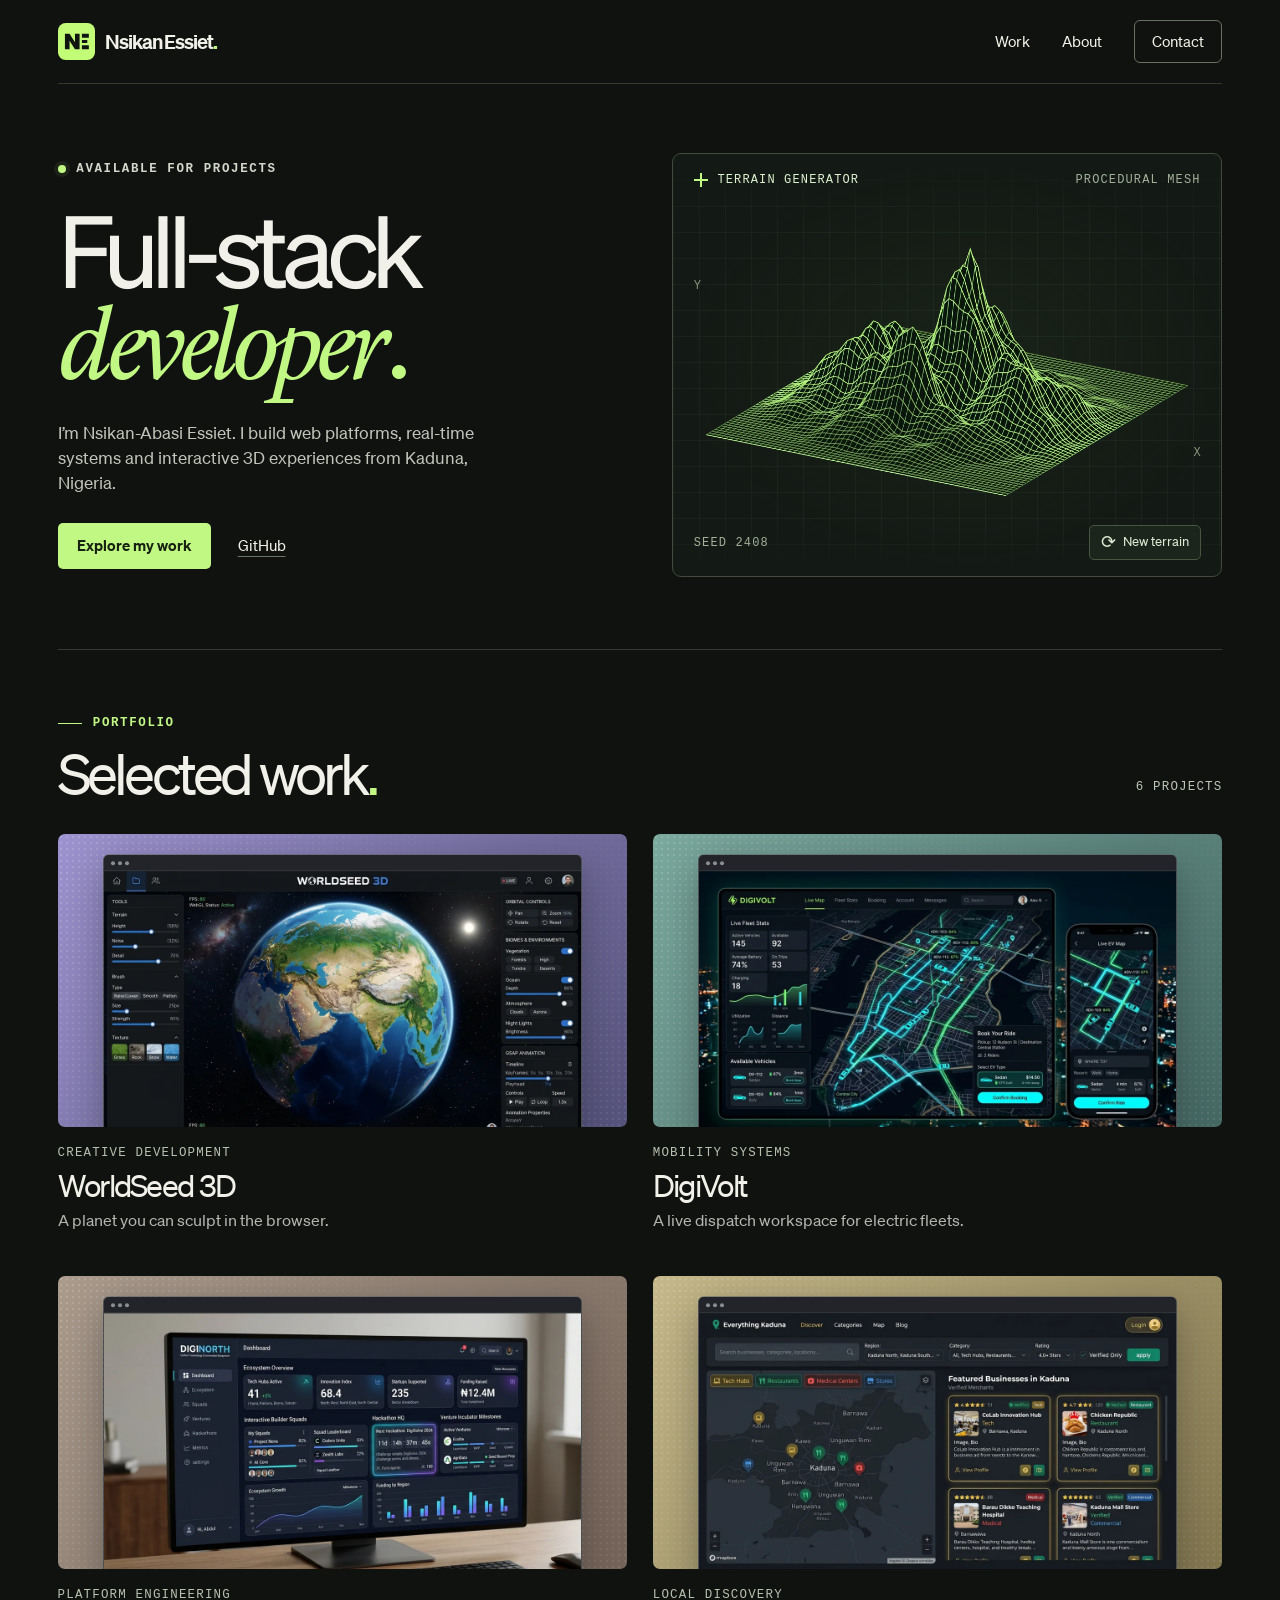
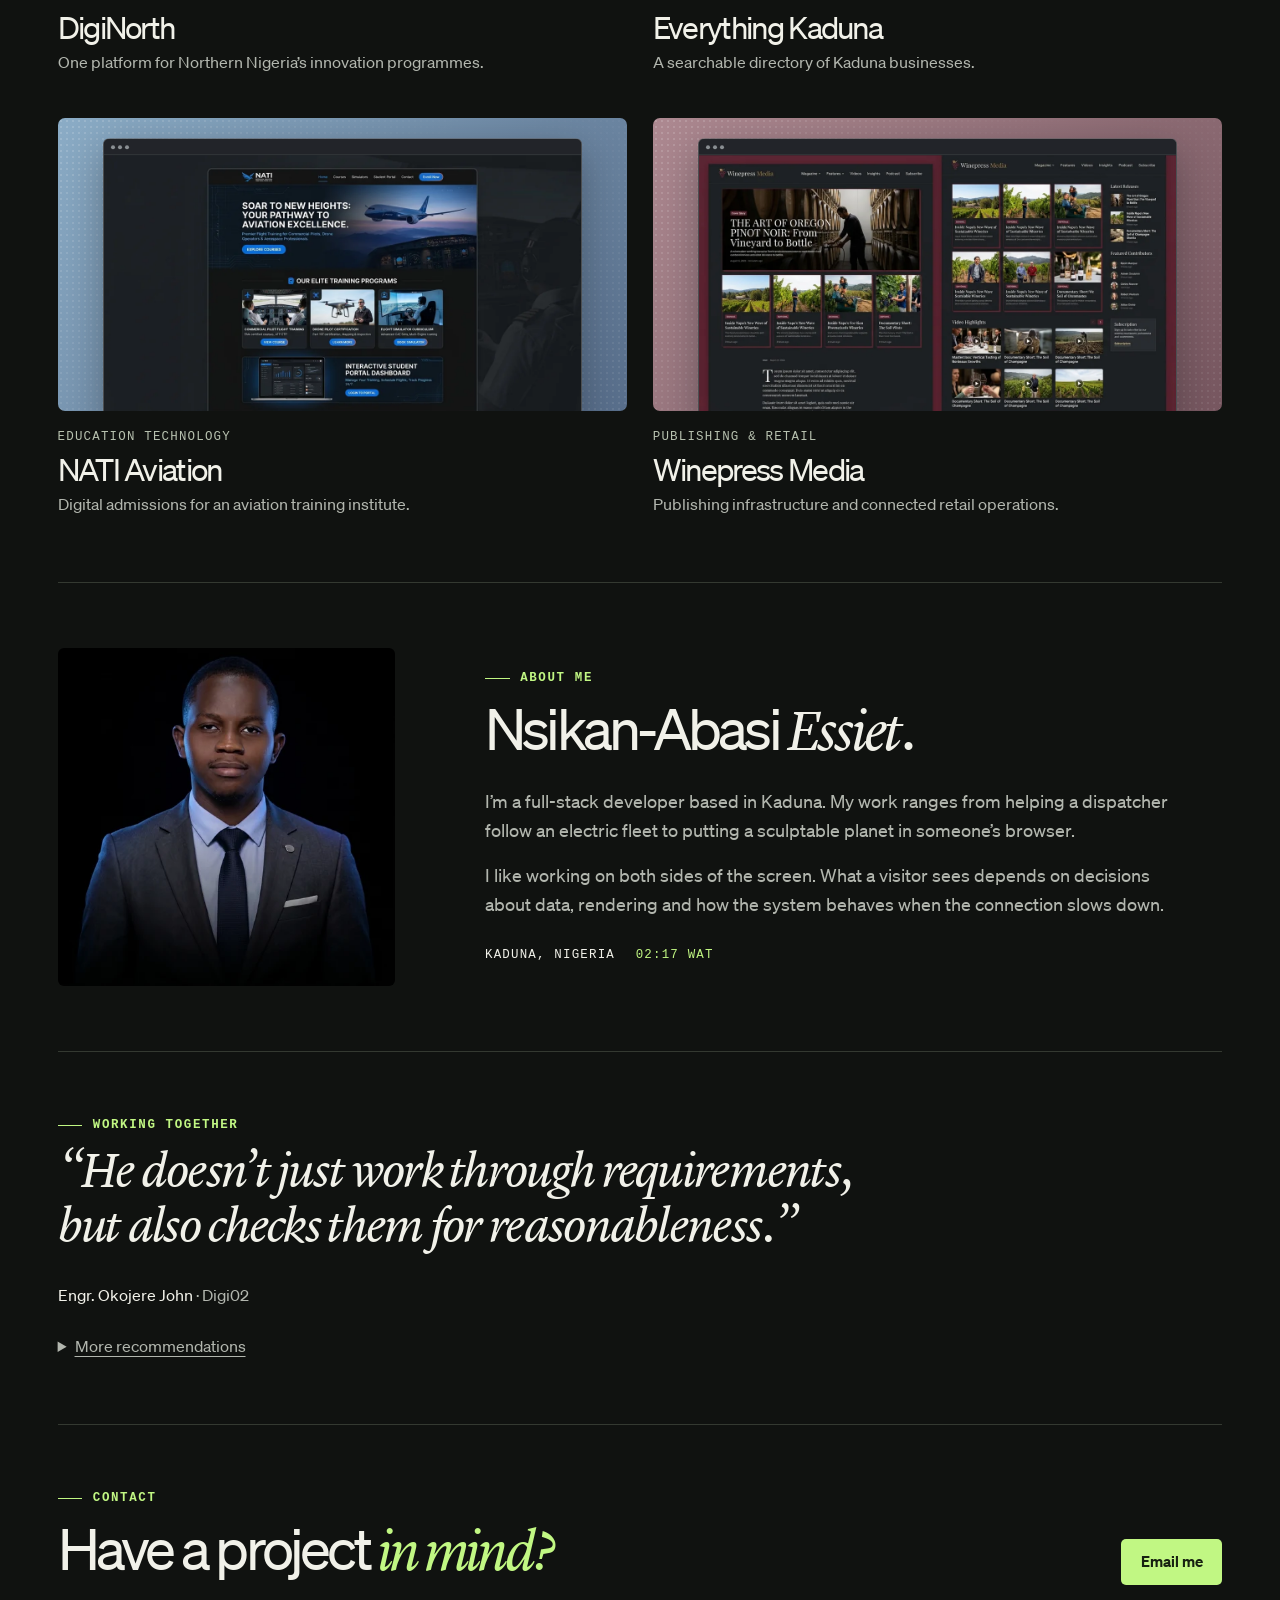
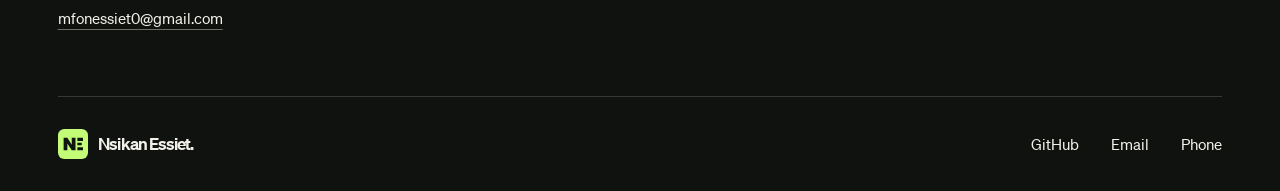
==== commit 24905796: "Redesign developer portfolio with six case studies and interactive terrain" ====
--- a/index.html
+++ b/index.html
@@ -1,789 +1,18 @@
-<!DOCTYPE html>
-<html lang="en">
-<head>
-  <meta charset="utf-8">
-  <title>Nsikan Essiet — Senior Full-Stack &amp; Web Developer</title>
-  <meta content="The senior Full-Stack Developer who gets the build right. Clean structure, custom code, and robust architecture your team can scale on their own." name="description">
-  <meta content="width=device-width, initial-scale=1" name="viewport">
-  <link href="styles.css" rel="stylesheet" type="text/css">
-  <link href="data:image/svg+xml,<svg xmlns=%22http://www.w3.org/2000/svg%22 viewBox=%220 0 100 100%22><text y=%22.9em%22 font-size=%2290%22>⚡</text></svg>" rel="shortcut icon" type="image/x-icon">
-</head>
-<body>
-  <div class="page-wrapper">
-    <!-- Global Styles Embed from cagd.as -->
-    <div class="global-styles">
-      <div class="style-overrides w-embed">
-        <style>
-          * { -webkit-font-smoothing: antialiased; -moz-osx-font-smoothing: grayscale; }
-          a, .w-input, .w-select, .w-tab-link, .w-nav-brand, .w-dropdown-btn, .w-dropdown-toggle, .w-slider-arrow-left, .w-slider-arrow-right {
-            color: inherit; text-decoration: inherit; font-size: inherit;
-          }
-          *[tabindex]:focus-visible, input[type="file"]:focus-visible {
-            outline: 0.125rem solid #4d65ff; outline-offset: 0.125rem;
-          }
-          .w-richtext > :not(div):first-child, .w-richtext > div:first-child > :first-child { margin-top: 0 !important; }
-          .w-richtext > :last-child, .w-richtext ol li:last-child, .w-richtext ul li:last-child { margin-bottom: 0 !important; }
-          .pointer-events-off { pointer-events: none; }
-          .pointer-events-on { pointer-events: auto; }
-          .div-square::after { content: ""; display: block; padding-bottom: 100%; }
-          .container-medium, .container-small, .container-large { margin-right: auto !important; margin-left: auto !important; }
-        </style>
-      </div>
-    </div>
-
-    <!-- Exact Navbar Component from cagd.as -->
-    <div class="navbar_component w-nav" data-animation="default" data-collapse="medium" data-doc-height="1" data-duration="400" data-easing="ease" data-easing2="ease" data-no-scroll="1" role="banner">
-      <nav class="navbar_container">
-        <a aria-current="page" class="navbar_logo-link w-nav-brand w--current" href="/">
-          <div class="logo-text">Nsikan</div>
-        </a>
-        <div class="navbar_menu is-page-height-tablet w-nav-menu" role="navigation">
-          <a aria-current="page" class="navbar_link w-nav-link w--current" href="#portfolio">Work</a>
-          <a class="navbar_link w-nav-link" href="#testimonials">Testimonials</a>
-          <a class="navbar_link w-nav-link" href="https://github.com/iNfix-2" target="_blank" rel="noopener noreferrer">GitHub</a>
-          <a class="navbar_link w-nav-link" href="mailto:mfonessiet0@gmail.com">Contact</a>
-        </div>
-        <div class="navbar_button-wrapper hide-tablet">
-          <a class="button is-small" href="mailto:mfonessiet0@gmail.com?subject=Project%20Inquiry%20via%20Portfolio">Schedule a call</a>
-        </div>
-      </nav>
-      <div class="nav_burger w-nav-button" aria-label="Open menu" role="button" tabindex="0" aria-expanded="false">
-        <div class="nav_burger-line"></div>
-        <div class="nav_burger-line"></div>
-      </div>
-      <div aria-hidden="true" aria-label="Site menu" aria-modal="true" class="nav_overlay" role="dialog" tabindex="-1">
-        <nav class="nav_overlay-inner">
-          <a aria-current="page" class="nav_overlay-link w--current" href="#portfolio">Work</a>
-          <a class="nav_overlay-link" href="#testimonials">Testimonials</a>
-          <a class="nav_overlay-link" href="https://github.com/iNfix-2" target="_blank">GitHub</a>
-          <a class="nav_overlay-link" href="mailto:mfonessiet0@gmail.com">Contact</a>
-        </nav>
-        <a class="nav_overlay-cta" href="mailto:mfonessiet0@gmail.com?subject=Project%20Inquiry%20via%20Portfolio">Schedule a call</a>
-      </div>
-    </div>
-
-    <!-- Main Wrapper -->
-    <div class="main-wrapper">
-
-      <!-- Exact Hero Component from cagd.as -->
-      <header class="section_hero is-home">
-        <!-- Hero background aura & portrait -->
-        <div class="cagdas-hero-bg" aria-hidden="true">
-          <div class="hero-glow-layer">
-            <div class="hero-glow-1"></div>
-            <div class="hero-glow-2"></div>
-          </div>
-          <div class="hero-photo-wrap" id="heroPhotoWrap">
-            <img src="assets/images/hero/nsikan-hero.jpg" alt="Nsikan Essiet" class="hero-photo-img" loading="eager">
-          </div>
-        </div>
-
-        <div class="padding-global">
-          <div class="container-large is-hero is-home">
-            <div class="w-layout-grid header_content">
-              <div class="header-wrapper">
-                <h1>
-                  The senior
-                  <span class="webflow">Full-Stack</span>
-                  Developer who gets the build right
-                </h1>
-                <div class="max-width-header">
-                  <p class="text-size-regular">
-                    Clean structure, custom code, and robust architecture your team can scale on their own. For startups and businesses who care about what goes under the hood.
-                  </p>
-                </div>
-                <div class="hero_tags is-home">
-                  <div class="hero_tag">
-                    <div class="icon_available"></div>
-                    <div class="tagline is-light is-home">Accepting new projects</div>
-                  </div>
-                  <div class="tagline is-light">–</div>
-                  <div class="hero_tag is-location">
-                    <div class="tagline is-light is-home">Kaduna, NG</div>
-                    <div class="tagline is-light is-home">
-                      <span class="time_hour"></span><span class="time_colon">:</span><span class="time_minutes"></span> <span class="time_period"></span>
-                    </div>
-                  </div>
-                </div>
-                <div class="button-group s-home">
-                  <a class="button" href="#portfolio">View my portfolio</a>
-                </div>
-              </div>
-            </div>
-          </div>
-        </div>
-      </header>
-
-      <!-- Exact Section Work from cagd.as -->
-      <section class="section_work" id="portfolio">
-        <div class="padding-global">
-          <div class="container-large">
-
-            <!-- 1st Batch of 3 Projects (dyn-list 1) -->
-            <div class="w-dyn-list">
-              <div class="work_list w-dyn-items" role="list">
-
-                <!-- Project 1: DigiNorth -->
-                <div class="work_item w-dyn-item" role="listitem">
-                  <div class="work_item-text">
-                    <div class="work_main">
-                      <div class="work_rich-text w-richtext">
-                        <h2>
-                          <a href="https://diginorth.org" rel="nofollow" target="_blank">DigiNorth</a>
-                          is a 13-module digital technology and innovation ecosystem uniting Northern Nigeria.
-                        </h2>
-                        <p>Brought me in to lead the core full-stack web architecture and engineering build.</p>
-                      </div>
-                      <div class="button-group">
-                        <a class="button w-inline-block" href="https://github.com/iNfix-2/DigiNorth" rel="nofollow" target="_blank">
-                          <div>View the code</div>
-                        </a>
-                        <div class="button_or is-mobile">or</div>
-                        <div class="button button_details" rel="nofollow" role="button" tabindex="0">
-                          <div>Read the details</div>
-                        </div>
-                      </div>
-                    </div>
-                    <div class="work-bottom">
-                      <div class="work_details-wrapper">
-                        <div class="work_details">
-                          <div class="work_details_item">
-                            <h3 class="tagline">Agency</h3>
-                            <div>Digi02 &amp; Tech Hubs</div>
-                          </div>
-                          <div class="work_details_item">
-                            <h3 class="tagline">Client</h3>
-                            <div>DigiNorth Ecosystem</div>
-                          </div>
-                        </div>
-                        <div class="work_details">
-                          <div class="work_details_item">
-                            <h3 class="tagline">Role</h3>
-                            <div>Lead Full-Stack Developer</div>
-                          </div>
-                          <div class="work_details_item">
-                            <h3 class="tagline">Year</h3>
-                            <div>2024 — Present</div>
-                          </div>
-                        </div>
-                      </div>
-                      <div class="work_details_item is-long">
-                        <h3 class="tagline">Details</h3>
-                        <div class="text-rich-text is-small w-richtext">
-                          <p>
-                            Digi02 and Northern Nigeria tech hubs required a unified platform to connect hackathons, talent academies, and startups across 19 states. I engineered a modular Next.js architecture with PostgreSQL and JWT-secured role-based access control (RBAC).
-                          </p>
-                          <p>
-                            The leadership team now manages cohort admissions, project submissions, and state delegations seamlessly without touching code.
-                          </p>
-                        </div>
-                      </div>
-                    </div>
-                  </div>
-                  <div class="work_item-images">
-                    <div class="work_images-wrapper">
-                      <div class="work-wrapper work-1">
-                        <img alt="DigiNorth Homepage" class="work-img" loading="lazy" src="assets/images/projects/diginorth-home.jpg" width="893">
-                      </div>
-                      <div class="work-wrapper work-2">
-                        <img alt="DigiNorth Mobile" class="work-img" loading="lazy" src="assets/images/projects/diginorth-mobile.jpg" width="369">
-                      </div>
-                    </div>
-                    <div class="work_images-wrapper">
-                      <div class="work-wrapper work-3">
-                        <img alt="DigiNorth Dashboard" class="work-img" loading="lazy" src="assets/images/projects/diginorth-detail1.jpg" width="629">
-                      </div>
-                      <div class="work-wrapper work-3">
-                        <img alt="DigiNorth Hackathons" class="work-img" loading="lazy" src="assets/images/projects/diginorth-detail2.jpg" width="629">
-                      </div>
-                    </div>
-                  </div>
-                </div>
-
-                <!-- Project 2: WorldSeed 3D -->
-                <div class="work_item w-dyn-item" role="listitem">
-                  <div class="work_item-text">
-                    <div class="work_main">
-                      <div class="work_rich-text w-richtext">
-                        <h2>
-                          <a href="https://github.com/iNfix-2/3d_web" rel="nofollow" target="_blank">WorldSeed 3D</a>
-                          is a real-time procedural WebGL planetary simulation running in the browser.
-                        </h2>
-                        <p>Engineered to deliver high-performance 3D planet sculpting and atmospheric rendering.</p>
-                      </div>
-                      <div class="button-group">
-                        <a class="button w-inline-block" href="https://github.com/iNfix-2/3d_web" rel="nofollow" target="_blank">
-                          <div>View the code</div>
-                        </a>
-                        <div class="button_or is-mobile">or</div>
-                        <div class="button button_details" rel="nofollow" role="button" tabindex="0">
-                          <div>Read the details</div>
-                        </div>
-                      </div>
-                    </div>
-                    <div class="work-bottom">
-                      <div class="work_details-wrapper">
-                        <div class="work_details">
-                          <div class="work_details_item">
-                            <h3 class="tagline">Agency</h3>
-                            <div>Creative Frontend Lab</div>
-                          </div>
-                          <div class="work_details_item">
-                            <h3 class="tagline">Client</h3>
-                            <div>Open Source / WebGL</div>
-                          </div>
-                        </div>
-                        <div class="work_details">
-                          <div class="work_details_item">
-                            <h3 class="tagline">Role</h3>
-                            <div>Creative Frontend Architect</div>
-                          </div>
-                          <div class="work_details_item">
-                            <h3 class="tagline">Year</h3>
-                            <div>2024</div>
-                          </div>
-                        </div>
-                      </div>
-                      <div class="work_details_item is-long">
-                        <h3 class="tagline">Details</h3>
-                        <div class="text-rich-text is-small w-richtext">
-                          <p>
-                            I architected an in-browser 3D simulation engine utilizing Three.js, React Three Fiber, and custom GLSL vertex and fragment shaders. We implemented GPU-based Simplex noise for procedural terrain deformation and realistic Rayleigh/Mie atmospheric scattering.
-                          </p>
-                          <p>
-                            The simulation achieves consistent 60 FPS performance across desktop and mobile devices with fluid touch camera orbiting.
-                          </p>
-                        </div>
-                      </div>
-                    </div>
-                  </div>
-                  <div class="work_item-images">
-                    <div class="work_images-wrapper">
-                      <div class="work-wrapper work-1">
-                        <img alt="WorldSeed 3D Simulation" class="work-img" loading="lazy" src="assets/images/projects/worldseed-home.jpg" width="893">
-                      </div>
-                      <div class="work-wrapper work-2">
-                        <img alt="WorldSeed Mobile View" class="work-img" loading="lazy" src="assets/images/projects/worldseed-mobile.jpg" width="369">
-                      </div>
-                    </div>
-                    <div class="work_images-wrapper">
-                      <div class="work-wrapper work-3">
-                        <img alt="WorldSeed Biome Shaders" class="work-img" loading="lazy" src="assets/images/projects/worldseed-detail1.jpg" width="629">
-                      </div>
-                      <div class="work-wrapper work-3">
-                        <img alt="WorldSeed Atmosphere" class="work-img" loading="lazy" src="assets/images/projects/worldseed-detail2.jpg" width="629">
-                      </div>
-                    </div>
-                  </div>
-                </div>
-
-                <!-- Project 3: DigiVolt Mobility -->
-                <div class="work_item w-dyn-item" role="listitem">
-                  <div class="work_item-text">
-                    <div class="work_main">
-                      <div class="work_rich-text w-richtext">
-                        <h2>
-                          <a href="https://github.com/iNfix-2" rel="nofollow" target="_blank">DigiVolt</a>
-                          is a smart electric mobility and clean transit dispatch platform.
-                        </h2>
-                        <p>Partnered with transit operators to build their real-time EV fleet management system.</p>
-                      </div>
-                      <div class="button-group">
-                        <a class="button w-inline-block" href="https://github.com/iNfix-2" rel="nofollow" target="_blank">
-                          <div>View the website</div>
-                        </a>
-                        <div class="button_or is-mobile">or</div>
-                        <div class="button button_details" rel="nofollow" role="button" tabindex="0">
-                          <div>Read the details</div>
-                        </div>
-                      </div>
-                    </div>
-                    <div class="work-bottom">
-                      <div class="work_details-wrapper">
-                        <div class="work_details">
-                          <div class="work_details_item">
-                            <h3 class="tagline">Agency</h3>
-                            <div>CleanTech Solutions</div>
-                          </div>
-                          <div class="work_details_item">
-                            <h3 class="tagline">Client</h3>
-                            <div>DigiVolt Mobility</div>
-                          </div>
-                        </div>
-                        <div class="work_details">
-                          <div class="work_details_item">
-                            <h3 class="tagline">Role</h3>
-                            <div>Senior Web Developer &amp; UI Architect</div>
-                          </div>
-                          <div class="work_details_item">
-                            <h3 class="tagline">Year</h3>
-                            <div>2024 — 2025</div>
-                          </div>
-                        </div>
-                      </div>
-                      <div class="work_details_item is-long">
-                        <h3 class="tagline">Details</h3>
-                        <div class="text-rich-text is-small w-richtext">
-                          <p>
-                            The transit team needed a responsive dispatch interface for urban EV tricycles and electric shuttle vans operating on low-bandwidth networks. I built a lightweight WebSocket telematics pipeline providing live GPS tracking, route ETA computation, and battery status monitoring.
-                          </p>
-                          <p>
-                            Network overhead was reduced by 68%, enabling seamless real-time dispatching and rider bookings across metropolitan transit corridors.
-                          </p>
-                        </div>
-                      </div>
-                    </div>
-                  </div>
-                  <div class="work_item-images">
-                    <div class="work_images-wrapper">
-                      <div class="work-wrapper work-1">
-                        <img alt="DigiVolt Portal" class="work-img" loading="lazy" src="assets/images/projects/digivolt-home.jpg" width="893">
-                      </div>
-                      <div class="work-wrapper work-2">
-                        <img alt="DigiVolt Mobile Booking" class="work-img" loading="lazy" src="assets/images/projects/digivolt-mobile.jpg" width="369">
-                      </div>
-                    </div>
-                    <div class="work_images-wrapper">
-                      <div class="work-wrapper work-3">
-                        <img alt="Live Fleet Map" class="work-img" loading="lazy" src="assets/images/projects/digivolt-detail1.jpg" width="629">
-                      </div>
-                      <div class="work-wrapper work-3">
-                        <img alt="Charging Hubs" class="work-img" loading="lazy" src="assets/images/projects/digivolt-detail2.jpg" width="629">
-                      </div>
-                    </div>
-                    <div class="work_images-wrapper">
-                      <div class="work-wrapper work-5">
-                        <img alt="Fleet Analytics" class="work-img" loading="lazy" src="assets/images/projects/digivolt-detail3.jpg" width="629">
-                      </div>
-                      <div class="work-wrapper work-5">
-                        <img alt="Edukom Suite" class="work-img" loading="lazy" src="assets/images/projects/edukom-detail1.jpg" width="629">
-                      </div>
-                      <div class="work-wrapper work-5">
-                        <img alt="Edukom Portal" class="work-img" loading="lazy" src="assets/images/projects/edukom-detail2.jpg" width="629">
-                      </div>
-                    </div>
-                  </div>
-                </div>
-
-              </div>
-            </div>
-
-            <!-- Exact Mid-Portfolio Testimonials Section from cagd.as -->
-            <div class="padding-section-large" id="testimonials">
-              <div class="testimonial_grid">
-                <h2>
-                  Selected<br>testimonials
-                </h2>
-                <div class="w-dyn-list">
-                  <div class="testimonial_component w-dyn-items" role="list">
-
-                    <!-- Testimonial 1 -->
-                    <div class="testimonial_item w-dyn-item" role="listitem">
-                      <img alt="Engr. Okojere John" class="textimonial_photo" loading="lazy" src="assets/images/testimonials/okojere-john.jpg">
-                      <div class="testimonial_content">
-                        <div class="testimonial_wrapper">
-                          <blockquote class="testimonial_text">
-                            The cooperation with Nsikan has always been creative and purposeful. Nsikan is a talented Full-Stack Web Developer who can handle everything from concept, to design, to deployment. What sets him apart is his ability to think outside the box. He doesn&#x27;t just work through requirements, but also checks them for reasonableness. This makes a collaboration very enjoyable.
-                          </blockquote>
-                        </div>
-                        <div class="testimonial_info">
-                          <img alt="Engr. Okojere John" class="textimonial_photo is-mobile" loading="lazy" src="assets/images/testimonials/okojere-john.jpg">
-                          <div class="testimonial_name">
-                            <div class="tagline">Engr. Okojere John</div>
-                            <div class="testimonial_position">
-                              <div>CEO</div>
-                              <div class="testimonial_comma">,</div>
-                              <div>Digi02</div>
-                            </div>
-                          </div>
-                          <div class="logo_wrapper">
-                            <img alt="Digi02" class="testimonial_logo" loading="lazy" src="assets/images/logos/digi02.svg">
-                          </div>
-                        </div>
-                      </div>
-                    </div>
-
-                    <!-- Testimonial 2 -->
-                    <div class="testimonial_item w-dyn-item" role="listitem">
-                      <img alt="Engr. Elijah Danjuma" class="textimonial_photo" loading="lazy" src="assets/images/testimonials/elijah-danjuma.jpg">
-                      <div class="testimonial_content">
-                        <div class="testimonial_wrapper">
-                          <blockquote class="testimonial_text">
-                            I would describe Nsikan as an exceptional problem-solver and engineer. He is thorough, reliable, and possesses a rare combination of frontend finesse and backend rigor. Having worked with him on critical tech initiatives, he consistently delivers production-grade code that scales effortlessly.
-                          </blockquote>
-                        </div>
-                        <div class="testimonial_info">
-                          <img alt="Engr. Elijah Danjuma" class="textimonial_photo is-mobile" loading="lazy" src="assets/images/testimonials/elijah-danjuma.jpg">
-                          <div class="testimonial_name">
-                            <div class="tagline">Engr. Elijah Danjuma</div>
-                            <div class="testimonial_position">
-                              <div>CEO</div>
-                              <div class="testimonial_comma">,</div>
-                              <div>Leap Solutions</div>
-                            </div>
-                          </div>
-                          <div class="logo_wrapper">
-                            <img alt="Leap Solutions" class="testimonial_logo" loading="lazy" src="assets/images/logos/leapsolutions.svg">
-                          </div>
-                        </div>
-                      </div>
-                    </div>
-
-                    <!-- Testimonial 3 -->
-                    <div class="testimonial_item w-dyn-item" role="listitem">
-                      <img alt="Editorial Director" class="textimonial_photo" loading="lazy" src="assets/images/testimonials/winepress-director.jpg">
-                      <div class="testimonial_content">
-                        <div class="testimonial_wrapper">
-                          <blockquote class="testimonial_text">
-                            Nsikan transformed our publishing and systems infrastructure. Our application load times dropped significantly, and the internal content management tools he developed streamlined our daily operations and editorial turnaround threefold.
-                          </blockquote>
-                        </div>
-                        <div class="testimonial_info">
-                          <img alt="Editorial Director" class="textimonial_photo is-mobile" loading="lazy" src="assets/images/testimonials/winepress-director.jpg">
-                          <div class="testimonial_name">
-                            <div class="tagline">Editorial Director</div>
-                            <div class="testimonial_position">
-                              <div>Managing Editor</div>
-                              <div class="testimonial_comma">,</div>
-                              <div>Winepress Media</div>
-                            </div>
-                          </div>
-                          <div class="logo_wrapper">
-                            <img alt="Winepress Media" class="testimonial_logo" loading="lazy" src="assets/images/logos/winepress.svg">
-                          </div>
-                        </div>
-                      </div>
-                    </div>
-
-                  </div>
-                </div>
-              </div>
-            </div>
-
-            <!-- 2nd Batch of 3 Projects (dyn-list 3) -->
-            <div class="w-dyn-list">
-              <div class="work_list is-top w-dyn-items" role="list">
-
-                <!-- Project 4: Everything Kaduna -->
-                <div class="work_item w-dyn-item" role="listitem">
-                  <div class="work_item-text">
-                    <div class="work_main">
-                      <div class="work_rich-text w-richtext">
-                        <h2>
-                          <a href="https://github.com/iNfix-2/Everything_Kaduna-main" rel="nofollow" target="_blank">Everything Kaduna</a>
-                          is a regional business discovery directory and merchant search platform in Kaduna, Nigeria.
-                        </h2>
-                        <p>Brought me in to engineer their end-to-end type-safe web platform and verified vendor database.</p>
-                      </div>
-                      <div class="button-group">
-                        <a class="button w-inline-block" href="https://github.com/iNfix-2/Everything_Kaduna-main" rel="nofollow" target="_blank">
-                          <div>View the website</div>
-                        </a>
-                        <div class="button_or is-mobile">or</div>
-                        <div class="button button_details" rel="nofollow" role="button" tabindex="0">
-                          <div>Read the details</div>
-                        </div>
-                      </div>
-                    </div>
-                    <div class="work-bottom">
-                      <div class="work_details-wrapper">
-                        <div class="work_details">
-                          <div class="work_details_item">
-                            <h3 class="tagline">Agency</h3>
-                            <div>Civic Tech Initiative</div>
-                          </div>
-                          <div class="work_details_item">
-                            <h3 class="tagline">Client</h3>
-                            <div>Everything Kaduna</div>
-                          </div>
-                        </div>
-                        <div class="work_details">
-                          <div class="work_details_item">
-                            <h3 class="tagline">Role</h3>
-                            <div>Full-Stack Developer</div>
-                          </div>
-                          <div class="work_details_item">
-                            <h3 class="tagline">Year</h3>
-                            <div>2024</div>
-                          </div>
-                        </div>
-                      </div>
-                      <div class="work_details_item is-long">
-                        <h3 class="tagline">Details</h3>
-                        <div class="text-rich-text is-small w-richtext">
-                          <p>
-                            The directory connects local residents to thousands of formal and informal businesses across municipal districts. I engineered the platform using React, tRPC, Drizzle ORM, and MySQL, ensuring end-to-end type safety between client components and backend services.
-                          </p>
-                          <p>
-                            Instant search querying and verified merchant KYC onboarding resulted in rapid adoption across 20+ commercial categories.
-                          </p>
-                        </div>
-                      </div>
-                    </div>
-                  </div>
-                  <div class="work_item-images">
-                    <div class="work_images-wrapper">
-                      <div class="work-wrapper work-1">
-                        <img alt="Everything Kaduna Directory" class="work-img" loading="lazy" src="assets/images/projects/everything-kaduna-home.jpg" width="893">
-                      </div>
-                      <div class="work-wrapper work-2">
-                        <img alt="Everything Kaduna Mobile" class="work-img" loading="lazy" src="assets/images/projects/everything-kaduna-mobile.jpg" width="369">
-                      </div>
-                    </div>
-                    <div class="work_images-wrapper">
-                      <div class="work-wrapper work-3">
-                        <img alt="Vendor Search" class="work-img" loading="lazy" src="assets/images/projects/everything-kaduna-detail1.jpg" width="629">
-                      </div>
-                      <div class="work-wrapper work-3">
-                        <img alt="Category Filters" class="work-img" loading="lazy" src="assets/images/projects/everything-kaduna-detail2.jpg" width="629">
-                      </div>
-                    </div>
-                    <div class="work_images-wrapper">
-                      <div class="work-wrapper work-5">
-                        <img alt="Merchant Reviews" class="work-img" loading="lazy" src="assets/images/projects/everything-kaduna-detail3.jpg" width="629">
-                      </div>
-                      <div class="work-wrapper work-5">
-                        <img alt="Edukom Admin" class="work-img" loading="lazy" src="assets/images/projects/edukom-detail3.jpg" width="629">
-                      </div>
-                      <div class="work-wrapper work-5">
-                        <img alt="Edukom Mobile View" class="work-img" loading="lazy" src="assets/images/projects/edukom-mobile.jpg" width="629">
-                      </div>
-                    </div>
-                  </div>
-                </div>
-
-                <!-- Project 5: NATI Aviation -->
-                <div class="work_item w-dyn-item" role="listitem">
-                  <div class="work_item-text">
-                    <div class="work_main">
-                      <div class="work_rich-text w-richtext">
-                        <h2>
-                          <a href="https://github.com/iNfix-2" rel="nofollow" target="_blank">NATI Aviation</a>
-                          is a premier civil aviation training institute for pilots and flight dispatchers.
-                        </h2>
-                        <p>Commissioned to design and build their digital admissions portal and course catalog.</p>
-                      </div>
-                      <div class="button-group">
-                        <a class="button w-inline-block" href="https://github.com/iNfix-2" rel="nofollow" target="_blank">
-                          <div>View the website</div>
-                        </a>
-                        <div class="button_or is-mobile">or</div>
-                        <div class="button button_details" rel="nofollow" role="button" tabindex="0">
-                          <div>Read the details</div>
-                        </div>
-                      </div>
-                    </div>
-                    <div class="work-bottom">
-                      <div class="work_details-wrapper">
-                        <div class="work_details">
-                          <div class="work_details_item">
-                            <h3 class="tagline">Agency</h3>
-                            <div>Nethawk Technology</div>
-                          </div>
-                          <div class="work_details_item">
-                            <h3 class="tagline">Client</h3>
-                            <div>Nethawk Aviation Institute</div>
-                          </div>
-                        </div>
-                        <div class="work_details">
-                          <div class="work_details_item">
-                            <h3 class="tagline">Role</h3>
-                            <div>Web Developer &amp; UI Designer</div>
-                          </div>
-                          <div class="work_details_item">
-                            <h3 class="tagline">Year</h3>
-                            <div>2023</div>
-                          </div>
-                        </div>
-                      </div>
-                      <div class="work_details_item is-long">
-                        <h3 class="tagline">Details</h3>
-                        <div class="text-rich-text is-small w-richtext">
-                          <p>
-                            The institute needed to digitize prospective student enrollment and course syllabus tracking to meet international aviation academy standards. I designed and deployed a responsive web portal featuring structured admissions funnels and automated document intake.
-                          </p>
-                          <p>
-                            The digital portal increased prospective student application completions by 140% in its inaugural enrollment quarter.
-                          </p>
-                        </div>
-                      </div>
-                    </div>
-                  </div>
-                  <div class="work_item-images">
-                    <div class="work_images-wrapper">
-                      <div class="work-wrapper work-1">
-                        <img alt="NATI Aviation Portal" class="work-img" loading="lazy" src="assets/images/projects/nati-aviation-home.jpg" width="893">
-                      </div>
-                      <div class="work-wrapper work-2">
-                        <img alt="NATI Mobile Admissions" class="work-img" loading="lazy" src="assets/images/projects/nati-aviation-mobile.jpg" width="369">
-                      </div>
-                    </div>
-                    <div class="work_images-wrapper">
-                      <div class="work-wrapper work-3">
-                        <img alt="NATI Pilot Courses" class="work-img" loading="lazy" src="assets/images/projects/nati-aviation-detail1.jpg" width="629">
-                      </div>
-                      <div class="work-wrapper work-3">
-                        <img alt="NATI Simulator Facilities" class="work-img" loading="lazy" src="assets/images/projects/nati-aviation-detail2.jpg" width="629">
-                      </div>
-                    </div>
-                  </div>
-                </div>
-
-                <!-- Project 6: Winepress Media -->
-                <div class="work_item w-dyn-item" role="listitem">
-                  <div class="work_item-text">
-                    <div class="work_main">
-                      <div class="work_rich-text w-richtext">
-                        <h2>
-                          <a href="https://github.com/iNfix-2" rel="nofollow" target="_blank">Winepress Media</a>
-                          is a digital news publication and enterprise retail management suite.
-                        </h2>
-                        <p>Brought me in to build their high-throughput editorial architecture and multi-store systems.</p>
-                      </div>
-                      <div class="button-group">
-                        <a class="button w-inline-block" href="https://github.com/iNfix-2" rel="nofollow" target="_blank">
-                          <div>View the website</div>
-                        </a>
-                        <div class="button_or is-mobile">or</div>
-                        <div class="button button_details" rel="nofollow" role="button" tabindex="0">
-                          <div>Read the details</div>
-                        </div>
-                      </div>
-                    </div>
-                    <div class="work-bottom">
-                      <div class="work_details-wrapper">
-                        <div class="work_details">
-                          <div class="work_details_item">
-                            <h3 class="tagline">Agency</h3>
-                            <div>Winepress Media Group</div>
-                          </div>
-                          <div class="work_details_item">
-                            <h3 class="tagline">Client</h3>
-                            <div>Winepress &amp; Elegante' Mall</div>
-                          </div>
-                        </div>
-                        <div class="work_details">
-                          <div class="work_details_item">
-                            <h3 class="tagline">Role</h3>
-                            <div>Senior Web Developer &amp; Systems Architect</div>
-                          </div>
-                          <div class="work_details_item">
-                            <h3 class="tagline">Year</h3>
-                            <div>2022 — 2024</div>
-                          </div>
-                        </div>
-                      </div>
-                      <div class="work_details_item is-long">
-                        <h3 class="tagline">Details</h3>
-                        <div class="text-rich-text is-small w-richtext">
-                          <p>
-                            The publication required high-speed content delivery capable of handling sudden traffic spikes, alongside internal inventory and payroll reconciliation tools for retail outlets. I implemented dynamic Redis-backed caching and unified RESTful data pipelines.
-                          </p>
-                          <p>
-                            Server overhead dropped by 75% during viral publication releases, and the website achieved a 98+ Google Lighthouse Performance rating.
-                          </p>
-                        </div>
-                      </div>
-                    </div>
-                  </div>
-                  <div class="work_item-images">
-                    <div class="work_images-wrapper">
-                      <div class="work-wrapper work-1">
-                        <img alt="Winepress Media" class="work-img" loading="lazy" src="assets/images/projects/winepress-home.jpg" width="893">
-                      </div>
-                      <div class="work-wrapper work-2">
-                        <img alt="Winepress Mobile" class="work-img" loading="lazy" src="assets/images/projects/winepress-mobile.jpg" width="369">
-                      </div>
-                    </div>
-                    <div class="work_images-wrapper">
-                      <div class="work-wrapper work-3">
-                        <img alt="Editorial Articles" class="work-img" loading="lazy" src="assets/images/projects/winepress-detail1.jpg" width="629">
-                      </div>
-                      <div class="work-wrapper work-3">
-                        <img alt="CMS Dashboard" class="work-img" loading="lazy" src="assets/images/projects/winepress-detail2.jpg" width="629">
-                      </div>
-                    </div>
-                    <div class="work_images-wrapper">
-                      <div class="work-wrapper work-5">
-                        <img alt="Elegante POS Inventory" class="work-img" loading="lazy" src="assets/images/projects/winepress-detail3.jpg" width="629">
-                      </div>
-                      <div class="work-wrapper work-5">
-                        <img alt="Edukom School Management" class="work-img" loading="lazy" src="assets/images/projects/edukom-home.jpg" width="629">
-                      </div>
-                      <div class="work-wrapper work-5">
-                        <img alt="NATI Simulator" class="work-img" loading="lazy" src="assets/images/projects/nati-aviation-detail3.jpg" width="629">
-                      </div>
-                    </div>
-                  </div>
-                </div>
-
-              </div>
-            </div>
-
-          </div>
-        </div>
-      </section>
-
-      <!-- Exact Section CTA from cagd.as -->
-      <section class="section_cta">
-        <div class="padding-global">
-          <div class="container-large">
-            <div class="padding-section-large">
-              <div class="cta-wrapper">
-                <h2>
-                  Have a new project in mind?<br>I'm ready to talk.
-                </h2>
-                <div class="button-group">
-                  <a class="button" href="mailto:mfonessiet0@gmail.com?subject=Project%20Inquiry%20via%20Portfolio">Schedule a call</a>
-                  <div class="button_or">or</div>
-                  <a class="button" href="mailto:mfonessiet0@gmail.com?subject=Project%20Inquiry%20via%20Portfolio">Send a message</a>
-                </div>
-              </div>
-            </div>
-          </div>
-        </div>
-      </section>
-
-    </div><!-- End main-wrapper -->
-
-    <!-- Exact Footer Component from cagd.as -->
-    <footer class="footer_component">
-      <div class="padding-global">
-        <div class="container-large">
-          <div class="flex flex-footer">
-            <a aria-current="page" class="navbar_logo-link is-footer w-inline-block w--current" href="/">
-              <div class="logo-text">
-                NSIKAN
-                <span class="span_logo">— Web Developer</span>
-              </div>
-            </a>
-            <div class="w-dyn-list">
-              <div class="footer-center w-dyn-items" role="list">
-                <div class="w-dyn-item" role="listitem">
-                  <a class="navbar_link is-footer" href="https://github.com/iNfix-2" target="_blank" rel="noopener noreferrer">GitHub</a>
-                </div>
-                <div class="w-dyn-item" role="listitem">
-                  <a class="navbar_link is-footer" href="mailto:mfonessiet0@gmail.com">Email</a>
-                </div>
-                <div class="w-dyn-item" role="listitem">
-                  <a class="navbar_link is-footer" href="#portfolio">Work</a>
-                </div>
-                <div class="w-dyn-item" role="listitem">
-                  <a class="navbar_link is-footer" href="tel:+2348082697842">+234 808 269 7842</a>
-                </div>
-              </div>
-            </div>
-            <div class="footer-right">
-              <p class="text-size-tiny">
-                © 2026 Nsikan Essiet. All rights reserved.
-              </p>
-            </div>
-          </div>
-        </div>
-      </div>
-    </footer>
-  </div><!-- End page-wrapper -->
-
-  <script src="main.js"></script>
-</body>
-</html>
+<!doctype html>
+<html lang="en"><head>
+<meta charset="utf-8"><meta name="viewport" content="width=device-width,initial-scale=1">
+<title>Nsikan-Abasi Essiet | Full-Stack Developer in Kaduna</title><meta name="description" content="Nsikan-Abasi Essiet is a senior full-stack developer in Kaduna, Nigeria. Explore work in WebGL, electric mobility, education and digital platforms."><meta name="theme-color" content="#101210">
+<meta property="og:type" content="website"><meta property="og:title" content="Nsikan-Abasi Essiet | Full-Stack Developer in Kaduna"><meta property="og:description" content="Nsikan-Abasi Essiet is a senior full-stack developer in Kaduna, Nigeria. Explore work in WebGL, electric mobility, education and digital platforms."><meta property="og:site_name" content="Nsikan Essiet"><meta name="twitter:card" content="summary_large_image"><!-- deployment-meta -->
+<link rel="icon" href="assets/portfolio/mark.svg" type="image/svg+xml"><link rel="stylesheet" href="styles.css">
+<script type="application/ld+json">{"@context": "https://schema.org", "@type": "ProfilePage", "mainEntity": {"@type": "Person", "name": "Nsikan-Abasi Essiet", "alternateName": "Nsikan Essiet", "jobTitle": "Senior Full-Stack Developer", "sameAs": ["https://github.com/iNfix-2"], "homeLocation": {"@type": "Place", "name": "Kaduna, Nigeria"}}}</script></head><body><a href="#main" class="skip">Skip to content</a><header class="site-head wrap"><a class="brand" href="./" aria-label="Nsikan Essiet, home"><img src="assets/portfolio/mark.svg" alt="" width="37" height="37">Nsikan Essiet<span class="brand-period">.</span></a><nav aria-label="Main"><a href="#portfolio">Work</a><a href="#about">About</a><a class="contact-nav" href="#contact">Contact</a></nav></header><main id="main" class="wrap">
+<section class="hero" aria-labelledby="intro">
+<div class="intro"><div class="smallcap availability"><span></span>Available for projects</div>
+<h1 id="intro">Full-stack<br><em>developer.</em></h1>
+<p>I’m Nsikan-Abasi Essiet. I build web platforms, real-time systems and interactive 3D experiences from Kaduna, Nigeria.</p>
+<div class="hero-links"><a href="#portfolio" class="button accent">Explore my work</a><a class="inline-link" href="https://github.com/iNfix-2">GitHub</a></div></div>
+<figure class="terrain-panel"><div class="panel-head"><span class="mono"><i class="cross" aria-hidden="true"></i>Terrain generator</span><span class="panel-lang mono">Procedural mesh</span></div><div class="plot"><i class="axis axis-y" aria-hidden="true">Y</i><div id="mesh" role="img" aria-label="An isometric green wireframe mountain landscape"><img src="assets/portfolio/terrain.webp" alt="" width="560" height="324"></div><i class="axis axis-x" aria-hidden="true">X</i></div><figcaption><span id="seed" aria-live="polite" class="mono">Seed 2408</span><button id="regenerate" type="button" hidden><span aria-hidden="true">⟳</span> New terrain</button></figcaption></figure></section>
+<section id="portfolio" class="work"><div class="section-title"><div><div class="smallcap section-label">Portfolio</div><h2>Selected work<span>.</span></h2></div><span class="count mono">6 projects</span></div>
+<div class="project-grid"><article class="project"><a class="card-link" href="work/worldseed/"><div class="cover iris"><div class="browser-frame"><div class="chrome" aria-hidden="true"><i></i><i></i><i></i></div><img src="assets/portfolio/worldseed-home.webp" width="1140" height="636" alt="WorldSeed planet editor with a sunlit globe and terrain controls" loading="lazy"></div></div><div class="card-meta mono">Creative development</div><h3>WorldSeed 3D</h3><p>A planet you can sculpt in the browser.</p></a></article><article class="project"><a class="card-link" href="work/digivolt/"><div class="cover mint"><div class="browser-frame"><div class="chrome" aria-hidden="true"><i></i><i></i><i></i></div><img src="assets/portfolio/digivolt-home.webp" width="1140" height="636" alt="DigiVolt fleet dispatch interface showing live routes and vehicle status" loading="lazy"></div></div><div class="card-meta mono">Mobility systems</div><h3>DigiVolt</h3><p>A live dispatch workspace for electric fleets.</p></a></article><article class="project"><a class="card-link" href="work/diginorth/"><div class="cover clay"><div class="browser-frame"><div class="chrome" aria-hidden="true"><i></i><i></i><i></i></div><img src="assets/portfolio/diginorth-home.webp" width="1140" height="636" alt="DigiNorth programme management dashboard displayed on a desktop monitor" loading="lazy"></div></div><div class="card-meta mono">Platform engineering</div><h3>DigiNorth</h3><p>One platform for Northern Nigeria’s innovation programmes.</p></a></article><article class="project"><a class="card-link" href="work/everything-kaduna/"><div class="cover sand"><div class="browser-frame"><div class="chrome" aria-hidden="true"><i></i><i></i><i></i></div><img src="assets/portfolio/everything-kaduna-home.webp" width="1140" height="636" alt="Everything Kaduna map and business listings" loading="lazy"></div></div><div class="card-meta mono">Local discovery</div><h3>Everything Kaduna</h3><p>A searchable directory of Kaduna businesses.</p></a></article><article class="project"><a class="card-link" href="work/nati-aviation/"><div class="cover sky"><div class="browser-frame"><div class="chrome" aria-hidden="true"><i></i><i></i><i></i></div><img src="assets/portfolio/nati-aviation-home.webp" width="1140" height="636" alt="NATI aviation training website with course listings" loading="lazy"></div></div><div class="card-meta mono">Education technology</div><h3>NATI Aviation</h3><p>Digital admissions for an aviation training institute.</p></a></article><article class="project"><a class="card-link" href="work/winepress/"><div class="cover rose"><div class="browser-frame"><div class="chrome" aria-hidden="true"><i></i><i></i><i></i></div><img src="assets/portfolio/winepress-home.webp" width="1140" height="636" alt="Winepress editorial homepage and article layouts" loading="lazy"></div></div><div class="card-meta mono">Publishing & retail</div><h3>Winepress Media</h3><p>Publishing infrastructure and connected retail operations.</p></a></article></div></section>
+<section id="about" class="about"><div class="portrait"><img src="assets/portfolio/nsikan.webp" alt="Nsikan-Abasi Essiet" width="500" height="500" loading="lazy"></div><div><div class="smallcap section-label">About me</div><h2>Nsikan-Abasi <em>Essiet.</em></h2><p>I’m a full-stack developer based in Kaduna. My work ranges from helping a dispatcher follow an electric fleet to putting a sculptable planet in someone’s browser.</p><p>I like working on both sides of the screen. What a visitor sees depends on decisions about data, rendering and how the system behaves when the connection slows down.</p><div class="location mono">Kaduna, Nigeria <span data-clock>WAT</span></div></div></section>
+<section id="testimonials" class="quote"><div class="smallcap section-label">Working together</div><blockquote>“He doesn’t just work through requirements, but also checks them for reasonableness.”</blockquote><p>Engr. Okojere John <span>· Digi02</span></p><details class="more-quotes"><summary>More recommendations</summary><blockquote>“He is thorough, reliable, and possesses a rare combination of frontend finesse and backend rigor.”</blockquote><p>Engr. Elijah Danjuma <span>· Leap Solutions</span></p><blockquote>“Nsikan transformed our publishing and systems infrastructure.”</blockquote><p>Editorial Director <span>· Winepress Media</span></p></details></section>
+<section id="contact" class="contact"><div><div class="smallcap section-label">Contact</div><h2>Have a project <em>in mind?</em></h2></div><a class="button accent" href="mailto:mfonessiet0@gmail.com">Email me</a><a class="email" href="mailto:mfonessiet0@gmail.com">mfonessiet0@gmail.com</a></section></main><script defer src="assets/portfolio/terrain.js"></script><footer class="wrap footer"><a class="brand" href="./"><img src="assets/portfolio/mark.svg" width="30" height="30" alt="">Nsikan Essiet.</a><div><a href="https://github.com/iNfix-2">GitHub</a><a href="mailto:mfonessiet0@gmail.com">Email</a><a href="tel:+2348082697842">Phone</a></div></footer><script defer src="main.js"></script></body></html>
--- a/styles.css
+++ b/styles.css
@@ -1,100 +1,92 @@
-html{-webkit-text-size-adjust:100%;-ms-text-size-adjust:100%;font-family:sans-serif}body{margin:0}article,aside,details,figcaption,figure,footer,header,hgroup,main,menu,nav,section,summary{display:block}audio,canvas,progress,video{vertical-align:baseline;display:inline-block}audio:not([controls]){height:0;display:none}[hidden],template{display:none}a{background-color:#0000}a:active,a:hover{outline:0}abbr[title]{border-bottom:1px dotted}b,strong{font-weight:700}dfn{font-style:italic}h1{margin:.67em 0;font-size:2em}mark{color:#000;background:#ff0}small{font-size:80%}sub,sup{vertical-align:baseline;font-size:75%;line-height:0;position:relative}sup{top:-.5em}sub{bottom:-.25em}img{border:0}svg:not(:root){overflow:hidden}hr{box-sizing:content-box;height:0}pre{overflow:auto}code,kbd,pre,samp{font-family:monospace;font-size:1em}button,input,optgroup,select,textarea{color:inherit;font:inherit;margin:0}button{overflow:visible}button,select{text-transform:none}button,html input[type=button],input[type=reset]{-webkit-appearance:button;cursor:pointer}button[disabled],html input[disabled]{cursor:default}button::-moz-focus-inner,input::-moz-focus-inner{border:0;padding:0}input{line-height:normal}input[type=checkbox],input[type=radio]{box-sizing:border-box;padding:0}input[type=number]::-webkit-inner-spin-button,input[type=number]::-webkit-outer-spin-button{height:auto}input[type=search]{-webkit-appearance:none}input[type=search]::-webkit-search-cancel-button,input[type=search]::-webkit-search-decoration{-webkit-appearance:none}legend{border:0;padding:0}textarea{overflow:auto}optgroup{font-weight:700}table{border-collapse:collapse;border-spacing:0}td,th{padding:0}@font-face{font-family:webflow-icons;src:url([data-uri])format("truetype");font-weight:400;font-style:normal}[class^=w-icon-],[class*=\ w-icon-]{speak:none;font-variant:normal;text-transform:none;-webkit-font-smoothing:antialiased;-moz-osx-font-smoothing:grayscale;font-style:normal;font-weight:400;line-height:1;font-family:webflow-icons!important}.w-icon-slider-right:before{content:""}.w-icon-slider-left:before{content:""}.w-icon-nav-menu:before{content:""}.w-icon-arrow-down:before,.w-icon-dropdown-toggle:before{content:""}.w-icon-file-upload-remove:before{content:""}.w-icon-file-upload-icon:before{content:""}*{box-sizing:border-box}html{height:100%}body{color:#333;background-color:#fff;min-height:100%;margin:0;font-family:Arial,sans-serif;font-size:14px;line-height:20px}img{vertical-align:middle;max-width:100%;display:inline-block}html.w-mod-touch *{background-attachment:scroll!important}.w-block{display:block}.w-inline-block{max-width:100%;display:inline-block}.w-clearfix:before,.w-clearfix:after{content:" ";grid-area:1/1/2/2;display:table}.w-clearfix:after{clear:both}.w-hidden{display:none}.w-button{color:#fff;line-height:inherit;cursor:pointer;background-color:#3898ec;border:0;border-radius:0;padding:9px 15px;text-decoration:none;display:inline-block}input.w-button{-webkit-appearance:button}:where(button.w-popover-trigger),:where(button.w-modal-trigger){color:inherit;cursor:pointer;font:inherit;line-height:inherit;text-align:inherit;-webkit-text-decoration:inherit;text-decoration:inherit;background-color:#0000;border:0;margin:0;padding:0}.w-popover{position-anchor:none}:where(.w-popover[data-w-popover-backdrop-animated])::backdrop{animation:var(--w-backdrop-animation,none)}:where(.w-popover){--w-backdrop-animation:initial}.w-popover-mask{opacity:0!important;clip-path:none!important;pointer-events:auto!important;border:0!important;width:auto!important;max-width:none!important;height:auto!important;max-height:none!important;margin:0!important;padding:0!important;position:fixed!important;inset:0!important;transform:none!important}.w-popover-mask[popover]{translate:none!important;rotate:none!important;scale:none!important}.w-popover-mask::backdrop{display:none!important}.w-popover-mask:not(:popover-open){display:none!important}@supports not selector(:popover-open){.w-popover-mask{display:none!important}}.w-popover[popover]:not(:popover-open){display:none}.w-modal:not([open]):not([popover]){display:none}.w-modal[popover]:not(:popover-open){display:none}html[data-w-dynpage] [data-w-cloak]{color:#0000!important}.w-code-block{margin:unset}pre.w-code-block code{all:inherit}pre.w-code-block code>span{display:block!important}.w-optimization{display:contents}.w-webflow-badge,.w-webflow-badge>img{box-sizing:unset;width:unset;height:unset;max-height:unset;max-width:unset;min-height:unset;min-width:unset;margin:unset;padding:unset;float:unset;clear:unset;border:unset;border-radius:unset;background:unset;background-image:unset;background-position:unset;background-size:unset;background-repeat:unset;background-origin:unset;background-clip:unset;background-attachment:unset;background-color:unset;box-shadow:unset;transform:unset;direction:unset;font-family:unset;font-weight:unset;color:unset;font-size:unset;line-height:unset;font-style:unset;font-variant:unset;text-align:unset;letter-spacing:unset;-webkit-text-decoration:unset;text-decoration:unset;text-indent:unset;text-transform:unset;list-style-type:unset;text-shadow:unset;vertical-align:unset;cursor:unset;white-space:unset;word-break:unset;word-spacing:unset;word-wrap:unset;transition:unset}.w-webflow-badge{white-space:nowrap;cursor:pointer;box-shadow:0 0 0 1px #0000001a,0 1px 3px #0000001a;visibility:visible!important;opacity:1!important;z-index:2147483647!important;color:#aaadb0!important;width:auto!important;height:auto!important;overflow:unset!important;background-color:#fff!important;border-radius:3px!important;margin:0!important;padding:6px!important;font-size:12px!important;line-height:14px!important;text-decoration:none!important;display:inline-block!important;position:fixed!important;inset:auto 12px 12px auto!important;transform:none!important}.w-webflow-badge>img{position:unset;visibility:unset!important;opacity:1!important;vertical-align:middle!important;display:inline-block!important}h1,h2,h3,h4,h5,h6{margin-bottom:10px;font-weight:700}h1{margin-top:20px;font-size:38px;line-height:44px}h2{margin-top:20px;font-size:32px;line-height:36px}h3{margin-top:20px;font-size:24px;line-height:30px}h4{margin-top:10px;font-size:18px;line-height:24px}h5{margin-top:10px;font-size:14px;line-height:20px}h6{margin-top:10px;font-size:12px;line-height:18px}p{margin-top:0;margin-bottom:10px}blockquote{border-left:5px solid #e2e2e2;margin:0 0 10px;padding:10px 20px;font-size:18px;line-height:22px}figure{margin:0 0 10px}figcaption{text-align:center;margin-top:5px}ul,ol{margin-top:0;margin-bottom:10px;padding-left:40px}.w-list-unstyled{padding-left:0;list-style:none}.w-embed:before,.w-embed:after{content:" ";grid-area:1/1/2/2;display:table}.w-embed:after{clear:both}.w-video{width:100%;padding:0;position:relative}.w-video iframe,.w-video object,.w-video embed{border:none;width:100%;height:100%;position:absolute;top:0;left:0}fieldset{border:0;margin:0;padding:0}button,[type=button],[type=reset]{cursor:pointer;-webkit-appearance:button;border:0}.w-form{margin:0 0 15px}.w-form-done{text-align:center;background-color:#ddd;padding:20px;display:none}.w-form-fail{background-color:#ffdede;margin-top:10px;padding:10px;display:none}label{margin-bottom:5px;font-weight:700;display:block}.w-input,.w-select{color:#333;vertical-align:middle;background-color:#fff;border:1px solid #ccc;width:100%;height:38px;margin-bottom:10px;padding:8px 12px;font-size:14px;line-height:1.42857;display:block}.w-input::placeholder,.w-select::placeholder{color:#999}.w-input:focus,.w-select:focus{border-color:#3898ec;outline:0}.w-input[disabled],.w-select[disabled],.w-input[readonly],.w-select[readonly],fieldset[disabled] .w-input,fieldset[disabled] .w-select{cursor:not-allowed}.w-input[disabled]:not(.w-input-disabled),.w-select[disabled]:not(.w-input-disabled),.w-input[readonly],.w-select[readonly],fieldset[disabled]:not(.w-input-disabled) .w-input,fieldset[disabled]:not(.w-input-disabled) .w-select{background-color:#eee}textarea.w-input,textarea.w-select{height:auto}.w-select{background-color:#f3f3f3}.w-select[multiple]{height:auto}.w-form-label{cursor:pointer;margin-bottom:0;font-weight:400;display:inline-block}.w-radio{margin-bottom:5px;padding-left:20px;display:block}.w-radio:before,.w-radio:after{content:" ";grid-area:1/1/2/2;display:table}.w-radio:after{clear:both}.w-radio-input{float:left;margin:3px 0 0 -20px;line-height:normal}.w-file-upload{margin-bottom:10px;display:block}.w-file-upload-input{opacity:0;z-index:-100;width:.1px;height:.1px;position:absolute;overflow:hidden}.w-file-upload-default,.w-file-upload-uploading,.w-file-upload-success{color:#333;display:inline-block}.w-file-upload-error{margin-top:10px;display:block}.w-file-upload-default.w-hidden,.w-file-upload-uploading.w-hidden,.w-file-upload-error.w-hidden,.w-file-upload-success.w-hidden{display:none}.w-file-upload-uploading-btn{cursor:pointer;background-color:#fafafa;border:1px solid #ccc;margin:0;padding:8px 12px;font-size:14px;font-weight:400;display:flex}.w-file-upload-file{background-color:#fafafa;border:1px solid #ccc;flex-grow:1;justify-content:space-between;margin:0;padding:8px 9px 8px 11px;display:flex}.w-file-upload-file-name{font-size:14px;font-weight:400;display:block}.w-file-remove-link{cursor:pointer;width:auto;height:auto;margin-top:3px;margin-left:10px;padding:3px;display:block}.w-icon-file-upload-remove{margin:auto;font-size:10px}.w-file-upload-error-msg{color:#ea384c;padding:2px 0;display:inline-block}.w-file-upload-info{padding:0 12px;line-height:38px;display:inline-block}.w-file-upload-label{cursor:pointer;background-color:#fafafa;border:1px solid #ccc;margin:0;padding:8px 12px;font-size:14px;font-weight:400;display:inline-block}.w-icon-file-upload-icon,.w-icon-file-upload-uploading{width:20px;margin-right:8px;display:inline-block}.w-icon-file-upload-uploading{height:20px}.w-container{max-width:940px;margin-left:auto;margin-right:auto}.w-container:before,.w-container:after{content:" ";grid-area:1/1/2/2;display:table}.w-container:after{clear:both}.w-container .w-row{margin-left:-10px;margin-right:-10px}.w-row:before,.w-row:after{content:" ";grid-area:1/1/2/2;display:table}.w-row:after{clear:both}.w-row .w-row{margin-left:0;margin-right:0}.w-col{float:left;width:100%;min-height:1px;padding-left:10px;padding-right:10px;position:relative}.w-col .w-col{padding-left:0;padding-right:0}.w-col-1{width:8.33333%}.w-col-2{width:16.6667%}.w-col-3{width:25%}.w-col-4{width:33.3333%}.w-col-5{width:41.6667%}.w-col-6{width:50%}.w-col-7{width:58.3333%}.w-col-8{width:66.6667%}.w-col-9{width:75%}.w-col-10{width:83.3333%}.w-col-11{width:91.6667%}.w-col-12{width:100%}.w-hidden-main{display:none!important}@media screen and (max-width:991px){.w-container{max-width:728px}.w-hidden-main{display:inherit!important}.w-hidden-medium{display:none!important}.w-col-medium-1{width:8.33333%}.w-col-medium-2{width:16.6667%}.w-col-medium-3{width:25%}.w-col-medium-4{width:33.3333%}.w-col-medium-5{width:41.6667%}.w-col-medium-6{width:50%}.w-col-medium-7{width:58.3333%}.w-col-medium-8{width:66.6667%}.w-col-medium-9{width:75%}.w-col-medium-10{width:83.3333%}.w-col-medium-11{width:91.6667%}.w-col-medium-12{width:100%}.w-col-stack{width:100%;left:auto;right:auto}}@media screen and (max-width:767px){.w-hidden-main,.w-hidden-medium{display:inherit!important}.w-hidden-small{display:none!important}.w-row,.w-container .w-row{margin-left:0;margin-right:0}.w-col{width:100%;left:auto;right:auto}.w-col-small-1{width:8.33333%}.w-col-small-2{width:16.6667%}.w-col-small-3{width:25%}.w-col-small-4{width:33.3333%}.w-col-small-5{width:41.6667%}.w-col-small-6{width:50%}.w-col-small-7{width:58.3333%}.w-col-small-8{width:66.6667%}.w-col-small-9{width:75%}.w-col-small-10{width:83.3333%}.w-col-small-11{width:91.6667%}.w-col-small-12{width:100%}}@media screen and (max-width:479px){.w-container{max-width:none}.w-hidden-main,.w-hidden-medium,.w-hidden-small{display:inherit!important}.w-hidden-tiny{display:none!important}.w-col{width:100%}.w-col-tiny-1{width:8.33333%}.w-col-tiny-2{width:16.6667%}.w-col-tiny-3{width:25%}.w-col-tiny-4{width:33.3333%}.w-col-tiny-5{width:41.6667%}.w-col-tiny-6{width:50%}.w-col-tiny-7{width:58.3333%}.w-col-tiny-8{width:66.6667%}.w-col-tiny-9{width:75%}.w-col-tiny-10{width:83.3333%}.w-col-tiny-11{width:91.6667%}.w-col-tiny-12{width:100%}}.w-widget{position:relative}.w-widget-map{width:100%;height:400px}.w-widget-map label{width:auto;display:inline}.w-widget-map img{max-width:inherit}.w-widget-map .gm-style-iw{text-align:center}.w-widget-map .gm-style-iw>button{display:none!important}.w-widget-twitter{overflow:hidden}.w-widget-twitter-count-shim{vertical-align:top;text-align:center;background:#fff;border:1px solid #758696;border-radius:3px;width:28px;height:20px;display:inline-block;position:relative}.w-widget-twitter-count-shim *{pointer-events:none;-webkit-user-select:none;user-select:none}.w-widget-twitter-count-shim .w-widget-twitter-count-inner{text-align:center;color:#999;font-family:serif;font-size:15px;line-height:12px;position:relative}.w-widget-twitter-count-shim .w-widget-twitter-count-clear{display:block;position:relative}.w-widget-twitter-count-shim.w--large{width:36px;height:28px}.w-widget-twitter-count-shim.w--large .w-widget-twitter-count-inner{font-size:18px;line-height:18px}.w-widget-twitter-count-shim:not(.w--vertical){margin-left:5px;margin-right:8px}.w-widget-twitter-count-shim:not(.w--vertical).w--large{margin-left:6px}.w-widget-twitter-count-shim:not(.w--vertical):before,.w-widget-twitter-count-shim:not(.w--vertical):after{content:" ";pointer-events:none;border:solid #0000;width:0;height:0;position:absolute;top:50%;left:0}.w-widget-twitter-count-shim:not(.w--vertical):before{border-width:4px;border-color:#75869600 #5d6c7b #75869600 #75869600;margin-top:-4px;margin-left:-9px}.w-widget-twitter-count-shim:not(.w--vertical).w--large:before{border-width:5px;margin-top:-5px;margin-left:-10px}.w-widget-twitter-count-shim:not(.w--vertical):after{border-width:4px;border-color:#fff0 #fff #fff0 #fff0;margin-top:-4px;margin-left:-8px}.w-widget-twitter-count-shim:not(.w--vertical).w--large:after{border-width:5px;margin-top:-5px;margin-left:-9px}.w-widget-twitter-count-shim.w--vertical{width:61px;height:33px;margin-bottom:8px}.w-widget-twitter-count-shim.w--vertical:before,.w-widget-twitter-count-shim.w--vertical:after{content:" ";pointer-events:none;border:solid #0000;width:0;height:0;position:absolute;top:100%;left:50%}.w-widget-twitter-count-shim.w--vertical:before{border-width:5px;border-color:#5d6c7b #75869600 #75869600;margin-left:-5px}.w-widget-twitter-count-shim.w--vertical:after{border-width:4px;border-color:#fff #fff0 #fff0;margin-left:-4px}.w-widget-twitter-count-shim.w--vertical .w-widget-twitter-count-inner{font-size:18px;line-height:22px}.w-widget-twitter-count-shim.w--vertical.w--large{width:76px}.w-background-video{color:#fff;height:500px;position:relative;overflow:hidden}.w-background-video>video{object-fit:cover;z-index:-100;background-position:50%;background-size:cover;width:100%;height:100%;margin:auto;position:absolute;inset:-100%}.w-background-video>video::-webkit-media-controls-start-playback-button{-webkit-appearance:none;display:none!important}.w-background-video--control{background-color:#0000;padding:0;position:absolute;bottom:1em;right:1em}.w-background-video--control>[hidden]{display:none!important}.w-slider{text-align:center;clear:both;-webkit-tap-highlight-color:#0000;tap-highlight-color:#0000;background:#ddd;height:300px;position:relative}.w-slider-mask{z-index:1;white-space:nowrap;height:100%;display:block;position:relative;left:0;right:0;overflow:hidden}.w-slide{vertical-align:top;white-space:normal;text-align:left;width:100%;height:100%;display:inline-block;position:relative}.w-slider-nav{z-index:2;text-align:center;-webkit-tap-highlight-color:#0000;tap-highlight-color:#0000;height:40px;margin:auto;padding-top:10px;position:absolute;inset:auto 0 0}.w-slider-nav.w-round>div{border-radius:100%}.w-slider-nav.w-num>div{width:auto;height:auto;font-size:inherit;line-height:inherit;padding:.2em .5em}.w-slider-nav.w-shadow>div{box-shadow:0 0 3px #3336}.w-slider-nav-invert{color:#fff}.w-slider-nav-invert>div{background-color:#2226}.w-slider-nav-invert>div.w-active{background-color:#222}.w-slider-dot{cursor:pointer;background-color:#fff6;width:1em;height:1em;margin:0 3px .5em;transition:background-color .1s,color .1s;display:inline-block;position:relative}.w-slider-dot.w-active{background-color:#fff}.w-slider-dot:focus{outline:none;box-shadow:0 0 0 2px #fff}.w-slider-dot:focus.w-active{box-shadow:none}.w-slider-arrow-left,.w-slider-arrow-right{cursor:pointer;color:#fff;-webkit-tap-highlight-color:#0000;tap-highlight-color:#0000;-webkit-user-select:none;user-select:none;width:80px;margin:auto;font-size:40px;position:absolute;inset:0;overflow:hidden}.w-slider-arrow-left [class^=w-icon-],.w-slider-arrow-right [class^=w-icon-],.w-slider-arrow-left [class*=\ w-icon-],.w-slider-arrow-right [class*=\ w-icon-]{position:absolute}.w-slider-arrow-left:focus,.w-slider-arrow-right:focus{outline:0}.w-slider-arrow-left{z-index:3;right:auto}.w-slider-arrow-right{z-index:4;left:auto}.w-icon-slider-left,.w-icon-slider-right{width:1em;height:1em;margin:auto;inset:0}.w-slider-aria-label{clip:rect(0 0 0 0);border:0;width:1px;height:1px;margin:-1px;padding:0;position:absolute;overflow:hidden}.w-slider-force-show{display:block!important}.w-dropdown{text-align:left;z-index:900;margin-left:auto;margin-right:auto;display:inline-block;position:relative}.w-dropdown-btn,.w-dropdown-toggle,.w-dropdown-link{vertical-align:top;color:#222;text-align:left;white-space:nowrap;margin-left:auto;margin-right:auto;padding:20px;text-decoration:none;position:relative}.w-dropdown-toggle{-webkit-user-select:none;user-select:none;cursor:pointer;padding-right:40px;display:inline-block}.w-dropdown-toggle:focus{outline:0}.w-icon-dropdown-toggle{width:1em;height:1em;margin:auto 20px auto auto;position:absolute;top:0;bottom:0;right:0}.w-dropdown-list{background:#ddd;min-width:100%;display:none;position:absolute}.w-dropdown-list.w--open{display:block}.w-dropdown-link{color:#222;padding:10px 20px;display:block}.w-dropdown-link.w--current{color:#0082f3}.w-dropdown-link:focus{outline:0}.w-lightbox-backdrop{cursor:auto;letter-spacing:normal;text-indent:0;text-shadow:none;text-transform:none;visibility:visible;white-space:normal;word-break:normal;word-spacing:normal;word-wrap:normal;color:#fff;text-align:center;z-index:2000;opacity:0;-webkit-user-select:none;-moz-user-select:none;-webkit-tap-highlight-color:transparent;background:#000000e6;outline:0;font-family:Helvetica Neue,Helvetica,Ubuntu,Segoe UI,Verdana,sans-serif;font-size:17px;font-style:normal;font-weight:300;line-height:1.2;list-style:disc;position:fixed;inset:0;-webkit-transform:translate(0)}.w-lightbox-backdrop,.w-lightbox-container{-webkit-overflow-scrolling:touch;height:100%;overflow:auto}.w-lightbox-content{height:100vh;position:relative;overflow:hidden}.w-lightbox-view{opacity:0;width:100vw;height:100vh;position:absolute}.w-lightbox-view:before{content:"";height:100vh}.w-lightbox-group,.w-lightbox-group .w-lightbox-view,.w-lightbox-group .w-lightbox-view:before{height:86vh}.w-lightbox-frame,.w-lightbox-view:before{vertical-align:middle;display:inline-block}.w-lightbox-figure{margin:0;position:relative}.w-lightbox-group .w-lightbox-figure{cursor:pointer}.w-lightbox-img{width:auto;max-width:none;height:auto}.w-lightbox-image{float:none;max-width:100vw;max-height:100vh;display:block}.w-lightbox-group .w-lightbox-image{max-height:86vh}.w-lightbox-caption{text-align:left;text-overflow:ellipsis;white-space:nowrap;background:#0006;padding:.5em 1em;position:absolute;bottom:0;left:0;right:0;overflow:hidden}.w-lightbox-embed{width:100%;height:100%;position:absolute;inset:0}.w-lightbox-control{cursor:pointer;background-position:50%;background-repeat:no-repeat;background-size:24px;width:4em;transition:all .3s;position:absolute;top:0}.w-lightbox-left{background-image:url([data-uri]);display:none;bottom:0;left:0}.w-lightbox-right{background-image:url([data-uri]);display:none;bottom:0;right:0}.w-lightbox-close{background-image:url([data-uri]);background-size:18px;height:2.6em;right:0}.w-lightbox-strip{white-space:nowrap;padding:0 1vh;line-height:0;position:absolute;bottom:0;left:0;right:0;overflow:auto hidden}.w-lightbox-item{box-sizing:content-box;cursor:pointer;width:10vh;padding:2vh 1vh;display:inline-block;-webkit-transform:translate(0,0)}.w-lightbox-active{opacity:.3}.w-lightbox-thumbnail{background:#222;height:10vh;position:relative;overflow:hidden}.w-lightbox-thumbnail-image{position:absolute;top:0;left:0}.w-lightbox-thumbnail .w-lightbox-tall{width:100%;top:50%;transform:translateY(-50%)}.w-lightbox-thumbnail .w-lightbox-wide{height:100%;left:50%;transform:translate(-50%)}.w-lightbox-spinner{box-sizing:border-box;border:5px solid #0006;border-radius:50%;width:40px;height:40px;margin-top:-20px;margin-left:-20px;animation:.8s linear infinite spin;position:absolute;top:50%;left:50%}.w-lightbox-spinner:after{content:"";border:3px solid #0000;border-bottom-color:#fff;border-radius:50%;position:absolute;inset:-4px}.w-lightbox-hide{display:none}.w-lightbox-noscroll{overflow:hidden}@media (min-width:768px){.w-lightbox-content{height:96vh;margin-top:2vh}.w-lightbox-view,.w-lightbox-view:before{height:96vh}.w-lightbox-group,.w-lightbox-group .w-lightbox-view,.w-lightbox-group .w-lightbox-view:before{height:84vh}.w-lightbox-image{max-width:96vw;max-height:96vh}.w-lightbox-group .w-lightbox-image{max-width:82.3vw;max-height:84vh}.w-lightbox-left,.w-lightbox-right{opacity:.5;display:block}.w-lightbox-close{opacity:.8}.w-lightbox-control:hover{opacity:1}}.w-lightbox-inactive,.w-lightbox-inactive:hover{opacity:0}.w-richtext:before,.w-richtext:after{content:" ";grid-area:1/1/2/2;display:table}.w-richtext:after{clear:both}.w-richtext[contenteditable=true]:before,.w-richtext[contenteditable=true]:after{white-space:initial}.w-richtext ol,.w-richtext ul{overflow:hidden}.w-richtext .w-richtext-figure-selected.w-richtext-figure-type-video div:after,.w-richtext .w-richtext-figure-selected[data-rt-type=video] div:after,.w-richtext .w-richtext-figure-selected.w-richtext-figure-type-image div,.w-richtext .w-richtext-figure-selected[data-rt-type=image] div{outline:2px solid #2895f7}.w-richtext figure.w-richtext-figure-type-video>div:after,.w-richtext figure[data-rt-type=video]>div:after{content:"";display:none;position:absolute;inset:0}.w-richtext figure{max-width:60%;position:relative}.w-richtext figure>div:before{cursor:default!important}.w-richtext figure img{width:100%}.w-richtext figure figcaption.w-richtext-figcaption-placeholder{opacity:.6}.w-richtext figure div{color:#0000;font-size:0}.w-richtext figure.w-richtext-figure-type-image,.w-richtext figure[data-rt-type=image]{display:table}.w-richtext figure.w-richtext-figure-type-image>div,.w-richtext figure[data-rt-type=image]>div{display:inline-block}.w-richtext figure.w-richtext-figure-type-image>figcaption,.w-richtext figure[data-rt-type=image]>figcaption{caption-side:bottom;display:table-caption}.w-richtext figure.w-richtext-figure-type-video,.w-richtext figure[data-rt-type=video]{width:60%;height:0}.w-richtext figure.w-richtext-figure-type-video iframe,.w-richtext figure[data-rt-type=video] iframe{width:100%;height:100%;position:absolute;top:0;left:0}.w-richtext figure.w-richtext-figure-type-video>div,.w-richtext figure[data-rt-type=video]>div{width:100%}.w-richtext figure.w-richtext-align-center{clear:both;margin-left:auto;margin-right:auto}.w-richtext figure.w-richtext-align-center.w-richtext-figure-type-image>div,.w-richtext figure.w-richtext-align-center[data-rt-type=image]>div{max-width:100%}.w-richtext figure.w-richtext-align-normal{clear:both}.w-richtext figure.w-richtext-align-fullwidth{text-align:center;clear:both;width:100%;max-width:100%;margin-left:auto;margin-right:auto;display:block}.w-richtext figure.w-richtext-align-fullwidth>div{padding-bottom:inherit;display:inline-block}.w-richtext figure.w-richtext-align-fullwidth>figcaption{display:block}.w-richtext figure.w-richtext-align-floatleft{float:left;clear:none;margin-right:15px}.w-richtext figure.w-richtext-align-floatright{float:right;clear:none;margin-left:15px}.w-nav{z-index:1000;background:#ddd;position:relative}.w-nav:before,.w-nav:after{content:" ";grid-area:1/1/2/2;display:table}.w-nav:after{clear:both}.w-nav-brand{float:left;color:#333;text-decoration:none;position:relative}.w-nav-link{vertical-align:top;color:#222;text-align:left;margin-left:auto;margin-right:auto;padding:20px;text-decoration:none;display:inline-block;position:relative}.w-nav-link.w--current{color:#0082f3}.w-nav-menu{float:right;position:relative}[data-nav-menu-open]{text-align:center;background:#c8c8c8;min-width:200px;position:absolute;top:100%;left:0;right:0;overflow:visible;display:block!important}.w--nav-link-open{display:block;position:relative}.w-nav-overlay{width:100%;display:none;position:absolute;top:100%;left:0;right:0;overflow:hidden}.w-nav-overlay [data-nav-menu-open]{top:0}.w-nav[data-animation=over-left] .w-nav-overlay{width:auto}.w-nav[data-animation=over-left] .w-nav-overlay,.w-nav[data-animation=over-left] [data-nav-menu-open]{z-index:1;top:0;right:auto}.w-nav[data-animation=over-right] .w-nav-overlay{width:auto}.w-nav[data-animation=over-right] .w-nav-overlay,.w-nav[data-animation=over-right] [data-nav-menu-open]{z-index:1;top:0;left:auto}.w-nav-button{float:right;cursor:pointer;-webkit-tap-highlight-color:#0000;tap-highlight-color:#0000;-webkit-user-select:none;user-select:none;padding:18px;font-size:24px;display:none;position:relative}.w-nav-button:focus{outline:0}.w-nav-button.w--open{color:#fff;background-color:#c8c8c8}.w-nav[data-collapse=all] .w-nav-menu{display:none}.w-nav[data-collapse=all] .w-nav-button,.w--nav-dropdown-open,.w--nav-dropdown-toggle-open{display:block}.w--nav-dropdown-list-open{position:static}@media screen and (max-width:991px){.w-nav[data-collapse=medium] .w-nav-menu{display:none}.w-nav[data-collapse=medium] .w-nav-button{display:block}}@media screen and (max-width:767px){.w-nav[data-collapse=small] .w-nav-menu{display:none}.w-nav[data-collapse=small] .w-nav-button{display:block}.w-nav-brand{padding-left:10px}}@media screen and (max-width:479px){.w-nav[data-collapse=tiny] .w-nav-menu{display:none}.w-nav[data-collapse=tiny] .w-nav-button{display:block}}.w-tabs{position:relative}.w-tabs:before,.w-tabs:after{content:" ";grid-area:1/1/2/2;display:table}.w-tabs:after{clear:both}.w-tab-menu{position:relative}.w-tab-link{vertical-align:top;text-align:left;cursor:pointer;color:#222;background-color:#ddd;padding:9px 30px;text-decoration:none;display:inline-block;position:relative}.w-tab-link.w--current{background-color:#c8c8c8}.w-tab-link:focus{outline:0}.w-tab-content{display:block;position:relative;overflow:hidden}.w-tab-pane{display:none;position:relative}.w--tab-active{display:block}@media screen and (max-width:479px){.w-tab-link{display:block}}.w-ix-emptyfix:after{content:""}@keyframes spin{0%{transform:rotate(0)}to{transform:rotate(360deg)}}.w-dyn-empty{background-color:#ddd;padding:10px}.w-dyn-hide,.w-dyn-bind-empty,.w-condition-invisible{display:none!important}.wf-layout-layout{display:grid}.w-layout-grid{grid-row-gap:16px;grid-column-gap:16px;grid-template-rows:auto auto;grid-template-columns:1fr 1fr;grid-auto-columns:1fr;display:grid}@font-face{font-family:Lyon Text;src:url(assets/fonts/69db63dc2e8675a7ac6108f6_LyonText-900-Black-Italic.woff2)format("woff2");font-weight:900;font-style:italic;font-display:swap}@font-face{font-family:Lyon Text;src:url(assets/fonts/69db63dc2e8675a7ac6108f1_LyonText-400-Regular.woff2)format("woff2"),url(assets/fonts/69db63dc2e8675a7ac6108f8_LyonText-450-RegularNo2.woff2)format("woff2");font-weight:400;font-style:normal;font-display:swap}@font-face{font-family:Lyon Text;src:url(assets/fonts/69db63dc2e8675a7ac6108f2_LyonText-600-SemiBold.woff2)format("woff2");font-weight:600;font-style:normal;font-display:swap}@font-face{font-family:Lyon Text;src:url(assets/fonts/69db63dc2e8675a7ac6108f3_LyonText-700-Bold-Italic.woff2)format("woff2");font-weight:700;font-style:italic;font-display:swap}@font-face{font-family:Lyon Text;src:url(assets/fonts/69db63dc2e8675a7ac6108f5_LyonText-600-SemiBold-Italic.ttf.woff2)format("woff2");font-weight:600;font-style:italic;font-display:swap}@font-face{font-family:Lyon Text;src:url(assets/fonts/69db63dc2e8675a7ac6108f7_LyonText-700-Bold.woff2)format("woff2");font-weight:700;font-style:normal;font-display:swap}@font-face{font-family:Lyon Text;src:url(assets/fonts/69db63dc2e8675a7ac6108fa_LyonText-900-Black.woff2)format("woff2");font-weight:900;font-style:normal;font-display:swap}@font-face{font-family:Lyon Text;src:url(assets/fonts/69db63dc2e8675a7ac6108f9_LyonText-400-Regular-Italic.woff2)format("woff2");font-weight:400;font-style:italic;font-display:swap}@font-face{font-family:Söhne;src:url(assets/fonts/69db63dc2e8675a7ac6108fb_Sochne-300-Light-Italic.woff2)format("woff2");font-weight:300;font-style:italic;font-display:swap}@font-face{font-family:Söhne;src:url(assets/fonts/69db63dc2e8675a7ac6108fe_Sochne-400-Regular-Italic.woff2)format("woff2");font-weight:400;font-style:italic;font-display:swap}@font-face{font-family:Söhne;src:url(assets/fonts/69db63dc2e8675a7ac6108fd_Sochne-700-Bold.woff2)format("woff2"),url(assets/fonts/69db63dc2e8675a7ac610904_Sochne-800-ExtraBold.woff2)format("woff2");font-weight:700;font-style:normal;font-display:swap}@font-face{font-family:Söhne;src:url(assets/fonts/69db63dc2e8675a7ac610900_Sochne-200-ExtraLight.woff2)format("woff2");font-weight:200;font-style:normal;font-display:swap}@font-face{font-family:Söhne;src:url(assets/fonts/69db63dc2e8675a7ac6108fc_Sochne-800-ExtraBold-Italic.woff2)format("woff2"),url(assets/fonts/69db63dc2e8675a7ac610906_Sochne-700-Bold-Italic.woff2)format("woff2");font-weight:700;font-style:italic;font-display:swap}@font-face{font-family:Söhne;src:url(assets/fonts/69db63dc2e8675a7ac6108ff_Sochne-300-Light.woff2)format("woff2");font-weight:300;font-style:normal;font-display:swap}@font-face{font-family:Söhne;src:url(assets/fonts/69db63dc2e8675a7ac610901_Sochne-400-Regular.woff2)format("woff2");font-weight:400;font-style:normal;font-display:swap}@font-face{font-family:Söhne;src:url(assets/fonts/69db63dc2e8675a7ac610902_Sochne-600-SemiBold-Italic.woff2)format("woff2");font-weight:600;font-style:italic;font-display:swap}@font-face{font-family:Söhne;src:url(assets/fonts/69db63dc2e8675a7ac610903_Sochne-200-ExtraLight-Italic.woff2)format("woff2");font-weight:200;font-style:italic;font-display:swap}@font-face{font-family:Söhne;src:url(assets/fonts/69db63dc2e8675a7ac610905_Sochne-600-SemiBold.woff2)format("woff2");font-weight:600;font-style:normal;font-display:swap}
-:root{--color--base--black:black;--color--base--primary:#ededed;--color--interactive--primary:#126ef5;--color--base--hover:#8f8f8f;--color--base--white:white;--color--base--secondary:#bdbdbd;--color--base--border:#0c0c0c;--color--base--neutral-900:#0e0e0e;--color--base--neutral-950:#080808;--color--base--subtle:#595959;--color--text--link:#11cc9e}body{background-color:var(--color--base--black);color:var(--color--base--primary);font-family:Söhne,Arial,sans-serif}h1{letter-spacing:.01rem;margin-top:0;margin-bottom:0;font-family:Lyon Text,Arial,sans-serif;font-size:2.25rem;font-weight:400;line-height:1.25;display:inline}h2{margin-top:0;margin-bottom:0;font-family:Lyon Text,Arial,sans-serif;font-size:2.15rem;font-weight:400;line-height:1.18}h3{margin-top:0;margin-bottom:0;font-family:Lyon Text,Arial,sans-serif;font-size:1.75rem;font-weight:400;line-height:1.4}h4{margin-top:0;margin-bottom:0;font-family:Lyon Text,Arial,sans-serif;font-size:1.5rem;font-weight:400;line-height:1.4}h5{margin-top:0;margin-bottom:0;font-family:Lyon Text,Arial,sans-serif;font-size:1.375rem;font-weight:400;line-height:1.45}h6{margin-top:0;margin-bottom:0;font-family:Lyon Text,Arial,sans-serif;font-size:1.25rem;font-weight:400;line-height:1.55}p{margin-bottom:0;font-family:Söhne,Arial,sans-serif;font-size:1.2rem;font-weight:400;line-height:1.52}a{border:0 #000;transition:text-decoration-color .3s,opacity .25s,color .25s}ul{margin-top:0;margin-bottom:10px;padding-left:40px}ol{margin-top:0;margin-bottom:10px;padding-left:20px}li{margin-bottom:20px;padding-left:15px}strong{font-weight:700}blockquote{border-left:5px solid #e2e2e2;margin-bottom:10px;padding:10px 20px;font-size:18px;line-height:22px}.w-layout-grid{grid-row-gap:16px;grid-column-gap:16px;grid-template-rows:auto auto;grid-template-columns:1fr 1fr;grid-auto-columns:1fr;display:grid}.flex{flex-wrap:wrap;justify-content:flex-start;width:100%;display:flex}.flex.flex-footer{justify-content:space-between;align-items:center;position:relative}.webflow{color:var(--color--interactive--primary)}.footer_component{padding-bottom:70px;font-size:.9rem;font-weight:400}.section{z-index:1}.work-wrapper{border-radius:10px;width:auto;overflow:hidden}.work-wrapper.work-1{max-width:70%}.work-wrapper.work-2{max-width:30%}.work-wrapper.work-3{width:auto;max-width:50%}.work-wrapper.work-5{max-width:33.3333%}.work-img{border-radius:10px}.footer-center{grid-column-gap:1.5rem;grid-row-gap:1.5rem;text-align:center;justify-content:center;align-items:center;width:100%;max-width:450px;margin-left:auto;margin-right:auto;display:flex;position:absolute;inset:3px 0% auto}.footer-right{text-align:right;justify-content:flex-end;align-items:center;max-width:400px;margin-top:3px;display:block}.empty{display:none}.logo-text{letter-spacing:.5px;text-transform:uppercase;font-weight:600;display:inline-block}.service_wrapper{grid-column-gap:1rem;grid-row-gap:1rem;flex-flow:row;align-items:flex-start;display:flex}.icon_brand{height:32px}.icon_brand.is-webflow{height:24px}.work_item-text{grid-column-gap:3rem;grid-row-gap:3rem;flex-flow:column;justify-content:space-between;align-items:flex-start;width:100%;max-width:530px;height:100%;display:flex}.section_cta{z-index:1;position:relative}.global-styles{display:block;position:fixed;inset:0% auto auto 0%}.padding-global{padding-left:5%;padding-right:5%}.container-large{width:100%;max-width:120rem;margin-left:auto;margin-right:auto}.container-large.is-hero{flex-flow:row;justify-content:center;align-items:center;display:flex;position:relative}.container-large.is-hero.is-home{justify-content:flex-start}.button-group{grid-column-gap:.5rem;grid-row-gap:.5rem;flex-wrap:wrap;align-items:center;display:flex}.button{color:#fff;text-align:center;text-underline-offset:8px;cursor:pointer;background-color:#0000;margin-top:0;padding:0;font-family:Söhne,Arial,sans-serif;font-size:1.1rem;font-weight:400;line-height:1.65;text-decoration:underline;text-decoration-thickness:.5px;transition:color .25s,text-decoration-color .2s}.button:hover{color:var(--color--base--hover);text-decoration-color:#0000}.button.is-secondary{color:#000;background-color:#0000}.button.is-link{color:#000;background-color:#0000;border-style:none;padding:.25rem 0;line-height:1;text-decoration:none}.button.is-link.is-icon{grid-column-gap:.5rem;grid-row-gap:.5rem}.button.is-icon{grid-column-gap:.75rem;grid-row-gap:.75rem;justify-content:center;align-items:center;display:flex}.button.is-form{padding-bottom:8px}.button.is-small{color:var(--color--base--white);text-underline-offset:6px;font-size:.9rem;font-weight:400}.button.is-small:hover{color:var(--color--base--hover)}.button.button_details{display:none}.heading-style-h5{color:var(--color--base--secondary);font-family:Lyon Text,Arial,sans-serif;font-size:1.32rem;font-weight:400;line-height:1.32}.text-size-regular{font-size:1.2rem;font-weight:400;line-height:1.52}.text-size-tiny{margin-top:5px;font-size:.9rem;line-height:1.6;display:inline-block}.text-rich-text h2,.text-rich-text h3{margin-bottom:1.5rem}.text-rich-text.is-alternate{flex-flow:column;padding-right:2rem}.text-rich-text.is-alternate p{width:100%;max-width:20rem;color:var(--color--base--secondary);font-size:1rem}.text-rich-text.is-alternate h4{margin-bottom:1.35rem;font-size:1.375rem;line-height:1.45}.text-rich-text h4{color:var(--color--base--primary);margin-top:2rem;margin-bottom:1.35rem}.text-rich-text p{margin-bottom:1.5rem}.text-rich-text.is-small{color:var(--color--base--secondary);text-align:left}.text-rich-text.is-small p{width:100%;margin-bottom:1.5rem;font-size:1rem}.text-rich-text.is-small h4{letter-spacing:.75px;text-transform:uppercase;margin-bottom:1rem;font-family:Söhne,Arial,sans-serif;font-size:.9rem;font-weight:600}.padding-section-medium{padding-top:5rem;padding-bottom:5rem}.padding-section-large{padding-top:13rem;padding-bottom:13rem}.padding-top,.padding-top.padding-0,.padding-top.padding-tiny,.padding-top.padding-xxsmall,.padding-top.padding-xsmall,.padding-top.padding-small,.padding-top.padding-medium,.padding-top.padding-large,.padding-top.padding-xlarge,.padding-top.padding-xxlarge,.padding-top.padding-huge,.padding-top.padding-xhuge,.padding-top.padding-xxhuge,.padding-top.padding-custom1,.padding-top.padding-custom2,.padding-top.padding-custom3{padding-bottom:0;padding-left:0;padding-right:0}.hide{display:none}.section_hero{object-fit:fill;flex-flow:column;justify-content:center;align-items:stretch;height:100vh;max-height:1440px;padding-top:3.5rem;display:flex;position:relative}.section_hero.is-secondary{height:auto;max-height:none;padding-top:35vh;padding-bottom:25vh}.section_hero.is-secondary.is-contact{padding-bottom:0}.section_hero.is-secondary.is-process{padding-bottom:27vh}.section_hero.is-secondary.is-services{height:100vh;max-height:1440px;padding-top:0;padding-bottom:0}.header_content{grid-column-gap:3rem;grid-row-gap:3rem;grid-template-rows:auto;grid-template-columns:1fr 1fr;grid-auto-columns:1fr;align-items:start;width:auto;display:flex}.header-wrapper{grid-column-gap:1.5rem;grid-row-gap:1.5rem;flex-flow:column;width:100%;max-width:580px;display:flex}.header-wrapper.is-subpage{align-items:flex-start;width:100%;max-width:none}.header-wrapper.is-subpage.is-contact{max-width:520px}.header-wrapper.is-section{max-width:730px;margin-left:auto;margin-right:auto}.navbar_component{background-color:#0000;align-items:center;width:100%;height:auto;min-height:7rem;padding-left:5%;padding-right:5%;font-family:Söhne,Arial,sans-serif;font-size:.9rem;font-weight:400;display:flex;position:fixed}.navbar_container{grid-column-gap:16px;grid-row-gap:16px;grid-template-rows:auto;grid-template-columns:.375fr 1fr;grid-auto-columns:1fr;justify-content:space-between;place-items:center start;width:100%;max-width:120rem;height:100%;margin-left:auto;margin-right:auto;display:grid;position:relative}.navbar_logo-link{width:65px;color:var(--color--base--white);flex-flow:column;align-items:flex-start;padding-left:0}.navbar_logo-link:hover{color:var(--color--base--hover)}.navbar_logo-link.is-footer{width:auto}.navbar_menu{grid-column-gap:1.5rem;grid-row-gap:1.5rem;justify-content:center;align-items:center;display:flex;position:absolute}.navbar_link{color:var(--color--base--primary);letter-spacing:.2px;padding:0 0 0 0;text-decoration:none}.navbar_link:hover,.navbar_link.w--current{color:var(--color--base--hover)}.navbar_button-wrapper{grid-column-gap:1rem;margin-left:1rem;display:flex}.tagline{grid-column-gap:2px;grid-row-gap:2px;color:var(--color--base--subtle);letter-spacing:.5px;text-transform:uppercase;align-items:flex-end;font-family:Söhne,Arial,sans-serif;font-size:.9rem;display:inline}.tagline.is-light.highlight-2,.tagline.is-light.highlight-3{opacity:0;white-space:nowrap;display:block;position:absolute;top:0;left:0}.tagline.is-button{border:1px solid var(--color--base--neutral-900);background-color:var(--color--base--black);color:var(--color--base--secondary);letter-spacing:.75px;border-radius:10px;padding:8px 20px;font-size:.9rem;display:block}.tagline.is-light{text-transform:none;font-weight:300}.tagline.is-light.highlight-1{white-space:nowrap;display:block;position:absolute;top:0;left:0}.tagline.is-light.highlight-2,.tagline.is-light.highlight-3{opacity:0;white-space:nowrap;display:block;position:absolute;top:0;left:0}.work_item{grid-column-gap:3rem;grid-row-gap:3rem;grid-template-rows:auto;grid-template-columns:1fr 1fr;grid-auto-columns:1fr;align-items:start;display:grid}.work_list{grid-column-gap:13rem;grid-row-gap:13rem;flex-flow:column;display:flex}.work_list.is-top{padding-top:10rem}.work_details_item{grid-column-gap:.5rem;grid-row-gap:.5rem;width:100%;color:var(--color--base--secondary);flex-flow:column;align-items:flex-start;display:flex}.work_details_item.is-long{width:80%;max-width:30rem}.work-bottom{grid-column-gap:2rem;grid-row-gap:2rem;flex-flow:column;align-items:stretch;display:flex}.work_main{grid-column-gap:1.5rem;grid-row-gap:1.5rem;flex-flow:column;align-items:flex-start;display:flex}.work_details{grid-column-gap:2rem;grid-row-gap:2rem;grid-template-rows:auto;grid-template-columns:1fr 1fr;grid-auto-columns:1fr;width:100%;display:grid}.work_rich-text h2{margin-bottom:1.5rem;font-size:1.5rem;line-height:1.4}.work_rich-text a{text-underline-offset:7px;text-decoration:underline;-webkit-text-decoration-color:var(--color--base--primary);text-decoration-color:var(--color--base--primary);text-decoration-thickness:.9px;transition-duration:.2s,.25s,.25s}.work_rich-text a:hover{color:var(--color--base--hover);text-decoration-color:#0000}.work_rich-text p{width:80%;max-width:30rem;margin-bottom:1.5rem}.work_item-images{grid-column-gap:0%;grid-row-gap:15px;flex-flow:column;justify-content:flex-start;align-items:stretch;width:100%;display:flex}.work_images-wrapper{grid-column-gap:15px;grid-row-gap:15px;align-items:flex-start;display:flex}.column_content{grid-column-gap:.75rem;grid-row-gap:.75rem;flex-flow:column;align-items:flex-start;display:flex}.max-width-column{width:80%}.section_work{margin-top:-10rem}.max-width-header{width:100%;max-width:530px}.header_component{grid-column-gap:1rem;grid-row-gap:1rem;flex-flow:row;grid-template-rows:auto;grid-template-columns:1fr 3fr;grid-auto-columns:1fr;align-items:flex-start;display:grid}.services_component{grid-column-gap:2rem;grid-row-gap:2rem;grid-template-rows:auto;grid-template-columns:1fr 1fr 1fr 1fr;grid-auto-columns:1fr;justify-content:space-between;align-items:flex-start;display:flex}.cta-wrapper{grid-column-gap:1.5rem;grid-row-gap:1.5rem;text-align:center;flex-flow:column;align-items:center;display:flex}.button_or{color:var(--color--base--secondary);text-align:center;font-family:Söhne,Arial,sans-serif;font-size:1.1rem;font-weight:400;line-height:1.65;text-decoration:none;display:inline-block}.button_or.is-mobile{display:none}.span_logo{font-weight:400}.work_details-wrapper{grid-column-gap:2rem;grid-row-gap:2rem;flex-flow:column;display:flex}.hero_tags{grid-column-gap:.6rem;grid-row-gap:.6rem;width:100%;color:var(--color--base--subtle);justify-content:flex-start;align-items:center;font-size:.9rem;font-weight:300;line-height:1.52;display:flex}.hero_tags.is-process{width:100%}.hero_tag{grid-column-gap:.8rem;grid-row-gap:.8rem;justify-content:flex-start;align-items:center;display:inline-flex}.hero_tag.is-webflow{grid-column-gap:0rem;grid-row-gap:0rem;justify-content:space-between;width:100%;max-width:247px}.hero_tag.is-process,.hero_tag.is-contact{width:100%}.icon_available{background-color:#22c55e;border-radius:100px;width:7px;height:7px;display:block;position:relative}.time_colon{opacity:.8;margin-left:3px;margin-right:3px;font-weight:600}.time_period{opacity:.5;margin-left:1px;font-size:.65rem;font-weight:600}.testimonial_grid{grid-column-gap:3rem;grid-row-gap:3rem;grid-template-rows:auto;grid-template-columns:1fr 1fr;grid-auto-columns:1fr;place-items:start stretch;display:grid}.testimonial_grid.is-subpage{grid-column-gap:7rem;grid-row-gap:7rem;grid-template-columns:.5fr 1fr;width:100%;margin-left:auto;margin-right:auto}.testimonial_text{color:var(--color--base--secondary);border-left:0 #0000;margin-bottom:0;padding:0;font-size:1.2rem;font-weight:400;line-height:1.52}.testimonial_text.is-agency{font-size:1rem}.testimonial_item{grid-column-gap:3rem;grid-row-gap:3rem;justify-content:flex-start;align-items:flex-start;max-width:750px;display:flex}.textimonial_photo{filter:grayscale();border-radius:10px;width:72px;height:72px;margin-top:3rem}.textimonial_photo.is-process{margin-top:0}.textimonial_photo.is-rates{margin-top:0;margin-bottom:1rem}.textimonial_photo.is-agencies{margin-top:0}.textimonial_photo.is-mobile{display:none}.testimonial_component{grid-column-gap:6.5rem;grid-row-gap:6.5rem;flex-flow:column;display:flex}.testimonial_component.is-subpage{max-width:750px}.testimonial_content{grid-column-gap:3rem;grid-row-gap:3rem;flex-flow:column;align-items:flex-start;display:flex}.testimonial_name{grid-column-gap:.5rem;grid-row-gap:.5rem;text-transform:uppercase;flex-flow:column;width:60%;display:flex}.testimonial_wrapper{grid-column-gap:1.5rem;grid-row-gap:1.5rem;border:1px solid var(--color--base--neutral-900);background-color:var(--color--base--neutral-950);border-radius:10px;flex-flow:column;align-items:stretch;padding:3rem;display:flex}.testimonial_wrapper.is-agency{margin-bottom:2rem;padding:2rem}.testimonial_logo{opacity:.35;max-width:130px;height:25px;display:inline-flex}.logo_wrapper{flex-flow:column;justify-content:center;align-items:flex-start;max-width:200px;display:flex}.testimonial_info{justify-content:space-between;align-items:stretch;width:100%;padding-left:3rem;padding-right:3rem;display:flex}.testimonial_position{flex-flow:wrap;display:flex}.testimonial_comma{margin-right:5px}.nav_burger{display:none}.nav_burger-line{transform-origin:50%;background-color:#ededed;border-radius:2px;height:1.5px;transition:transform .4s cubic-bezier(.22,1,.36,1);position:absolute;left:11px;right:11px}.nav_burger-line:nth-child(odd){transform:translateY(-4px)}.nav_burger-line:nth-child(2n){transform:translateY(4px)}.nav_overlay{display:none}.nav_overlay-inner{flex-direction:column;display:flex}.nav_overlay-link{font-family:Lyon Text,Georgia,serif}.nav_overlay-link:hover{color:#8f8f8f}.nav_overlay-cta{color:#fff;font-family:Söhne,Helvetica Neue,Arial,sans-serif}.nav_overlay-cta:hover{color:#8f8f8f;text-decoration-color:#0000}@media screen and (min-width:1280px){a{color:#11cc9e;display:inline}.empty{width:0;height:0;display:none}.padding-section-large{padding-top:12rem;padding-bottom:12rem}.work_item{grid-column-gap:4rem;grid-row-gap:4rem}.work_list{grid-column-gap:12rem;grid-row-gap:12rem}.subheading-wrapper{grid-column-gap:1.5rem;grid-row-gap:1.5rem;flex-flow:column;grid-template-rows:auto auto auto auto;grid-template-columns:1fr 1fr;grid-auto-columns:1fr;display:flex}.process-wrapper{grid-auto-columns:1fr}}@media screen and (min-width:1440px){.flex.flex-footer{position:relative}.service_wrapper{grid-column-gap:1.5rem;grid-row-gap:1.5rem;flex-flow:row;width:auto;max-width:300px}.process-column{margin-bottom:60px}.padding-section-medium{padding-top:8rem;padding-bottom:8rem}.padding-section-large{padding-top:16rem;padding-bottom:16rem}.section_hero.is-secondary{padding-bottom:30vh}.work_list{grid-column-gap:16rem;grid-row-gap:16rem}.max-width-column{width:100%}.services_component{grid-column-gap:6.5rem;grid-row-gap:6.5rem;grid-template-rows:auto;grid-template-columns:1fr 1fr 1fr 1fr;grid-auto-columns:1fr;justify-items:start}.heading-wrapper{grid-column-gap:1.5rem;grid-row-gap:1.5rem;flex-flow:column;display:flex}.heading-wrapper.is-after{max-width:none}.subheading_component.is-pricing{grid-column-gap:3rem;grid-row-gap:3rem;grid-column-gap:3rem;grid-row-gap:3rem;grid-template-rows:auto;grid-template-columns:1fr 1fr}.icon-wrapper{justify-content:center}.service_icon-wrapper{flex-flow:column;align-items:flex-start;min-width:35px;display:flex}.testimonial_component{grid-column-gap:8rem;grid-row-gap:8rem}.testimonial_name{width:66%}.testimonial_position{display:flex}.testimonial_comma{margin-right:5px}.pricing_list.is-extras{grid-column-gap:3rem;grid-column-gap:3rem}.pricing_list-item.is-first{min-height:130px}.pricing_details{font-weight:400}.pricing_plans{grid-column-gap:3rem;grid-row-gap:3rem}.rates_testimonial_position{display:flex}.payment_grid{grid-column-gap:9rem;grid-row-gap:9rem}.agency_contact-list{grid-template-rows:auto;grid-template-columns:1fr 1fr;grid-auto-columns:1fr}.agency_card{padding-right:4rem}.service_component{grid-column-gap:6.5rem;grid-row-gap:6.5rem;grid-template-rows:auto;grid-template-columns:1fr 1fr 1fr 1fr;grid-auto-columns:1fr;justify-items:start}}@media screen and (min-width:1920px){.padding-section-medium.padding-top{grid-column-gap:10rem;grid-row-gap:10rem;grid-column-gap:10rem;grid-row-gap:10rem}.process_list{grid-template-rows:auto auto;grid-template-columns:1fr 1fr;grid-auto-columns:1fr}.process_column-title{text-align:left}.pricing_list{grid-template-rows:auto auto;grid-template-columns:1fr 1fr;grid-auto-columns:1fr}.pricing_list.is-extras{align-items:start}}@media screen and (max-width:991px){h1{margin-top:0;font-size:2.313rem}.body{font-size:20px;line-height:34px}.flex.flex-footer{grid-column-gap:2rem;grid-row-gap:2rem;grid-column-gap:2rem;grid-row-gap:2rem;flex-flow:column}.footer-center{margin-left:0;margin-right:0;position:relative}.footer-right{text-align:left}.testimonial{width:100%}.service_wrapper{grid-column-gap:.5rem;grid-row-gap:.5rem;justify-content:flex-start;align-items:flex-start}.icon_brand{width:32px;height:24px}.icon_brand.is-webflow{width:26px}.margin-top{margin-bottom:0;margin-left:0;margin-right:0}.button-group.s-home{display:none}.rl-styleguide_item-row{grid-template-columns:auto 1fr}.heading-style-h1{font-size:2.313rem}.heading-style-h2{font-size:2.15rem}.heading-style-h3{font-size:1.75rem}.heading-style-h4{font-size:1.5rem}.heading-style-h5{font-size:1.375rem}.heading-style-h6.is-location{margin-top:5px}.rl-styleguide_scheme-list{grid-template-columns:1fr}.margin-bottom{margin-top:0;margin-left:0;margin-right:0}.rl-styleguide_icons-list{grid-auto-flow:row}.padding-section-medium{padding-top:4rem;padding-bottom:4rem}.padding-section-large{padding-top:10rem;padding-bottom:10rem;display:block}.padding-section-large.padding-top.is-services{padding-top:15rem}.max-width-full-tablet{width:100%;max-width:none}.padding-bottom{padding-top:0;padding-left:0;padding-right:0}.padding-top{padding-bottom:0;padding-left:0;padding-right:0}.padding-vertical{padding-left:0;padding-right:0}.padding-horizontal{padding-top:0;padding-bottom:0}.padding-left{padding-top:0;padding-bottom:0;padding-right:0}.padding-right{padding-top:0;padding-bottom:0;padding-left:0}.padding-large{padding:2.5rem}.padding-xlarge{padding:3.5rem}.padding-xxlarge{padding:4.5rem}.padding-huge{padding:5rem}.padding-xhuge{padding:6rem}.padding-xxhuge{padding:7.5rem}.margin-vertical{margin-left:0;margin-right:0}.margin-horizontal{margin-top:0;margin-bottom:0}.margin-left{margin-top:0;margin-bottom:0;margin-right:0}.margin-right{margin-top:0;margin-bottom:0;margin-left:0}.margin-large{margin:2.5rem}.margin-xlarge{margin:3.5rem}.margin-xxlarge{margin:4.5rem}.margin-huge{margin:5rem}.margin-xhuge{margin:6rem}.margin-xxhuge{margin:7.5rem}.spacer-large{padding-top:2.5rem}.spacer-xlarge{padding-top:3.5rem}.spacer-xxlarge{padding-top:4.5rem}.spacer-huge{padding-top:5rem}.spacer-xhuge{padding-top:6rem}.spacer-xxhuge{padding-top:7.5rem}.hide-tablet{display:none}.section_hero{justify-content:center;margin-top:-7rem;padding-top:0;padding-bottom:0;position:relative}.section_hero.is-secondary{height:100vh;margin-top:-7rem;padding-top:0;padding-bottom:0}.section_hero.is-secondary.is-contact{height:auto;padding-top:30vh}.section_hero.is-secondary.is-process{padding-bottom:0}.section_hero.is-secondary.is-services{max-height:none}.section_hero.is-home{justify-content:flex-end;padding-bottom:100px}.header_content{grid-column-gap:3rem;grid-row-gap:2rem}.navbar_component{z-index:1;position:relative}.navbar_container{grid-template-columns:.25fr 1fr;display:flex}.navbar_logo-link.w--current{z-index:1000}.navbar_logo-link.is-footer{display:none}.navbar_menu{border-bottom:1px solid var(--\<unknown\|relume-variable-color-scheme-1-border\>);background-color:var(--\<unknown\|relume-variable-color-scheme-1-background\>);-webkit-text-fill-color:inherit;background-clip:border-box;justify-content:center;width:100%;padding:1rem 5% 2.5rem;display:flex;position:absolute;overflow:auto}.navbar_menu.is-page-height-tablet{height:100dvh;padding-bottom:6.5rem;transition:height .5s}.navbar_link{text-align:center;padding:.75rem 0;font-size:1.125rem}.navbar_link.is-footer{font-size:.9rem}.navbar_button-wrapper{align-items:center}.tagline.is-light.is-home{color:var(--color--base--secondary)}.work_item{grid-column-gap:6rem;grid-row-gap:6rem;grid-template-columns:1fr}.work_list.is-top{padding-top:0}.section_work{margin-top:0}.services_component{grid-column-gap:1rem;grid-row-gap:1rem;grid-template-rows:auto;grid-template-columns:1fr 1fr;grid-auto-columns:1fr;display:grid}.services_component-wrapper{display:block;top:100vh}.subheading_component{grid-template-columns:1fr 1fr}.service_icon-wrapper{width:32px}.testimonial_grid{grid-template-columns:1fr}.testimonial_grid.is-subpage{flex-flow:column;grid-template-columns:.5fr;display:flex}.testimonial_item{width:100%;max-width:none}.testimonial_component.is-subpage{grid-column-gap:4rem;grid-row-gap:4rem;grid-column-gap:4rem;grid-row-gap:4rem;max-width:none}.testimonial_wrapper.is-agency{padding:3rem}.hero_title{white-space:normal}.process-wrapper{grid-column-gap:1rem;grid-row-gap:1rem;grid-template-rows:auto auto;grid-template-columns:1fr}.process-wrapper.is-testimonial{grid-column-gap:3rem;grid-row-gap:3rem;padding-top:3rem;padding-bottom:3rem}.process-wrapper.is-fade{padding-top:3rem;padding-bottom:3rem}.process_list{padding-top:0;padding-bottom:0;padding-left:0}.process_column-title{grid-column-gap:2rem;grid-row-gap:2rem;flex-flow:column;grid-template-columns:1fr 1fr;justify-content:flex-start;align-items:flex-start;padding-right:0;display:flex}.process_column-title.is-testimonial{flex-flow:row;align-items:center}.process_testimonial{padding-top:0;padding-bottom:0;padding-left:0}.process_testimonial-owner{order:-9999}.price{font-size:1.75rem}.rates_testimonial-text{font-size:1.25rem}.payment_grid{grid-column-gap:6rem;grid-row-gap:6rem;grid-template-columns:1fr 1fr}.agency_item{grid-column-gap:3rem;grid-row-gap:3rem;flex-flow:wrap;grid-template-columns:1fr 1fr;justify-content:space-between;display:flex}.agency_contact-list{grid-column-gap:2rem;grid-row-gap:2rem;grid-template-rows:auto;grid-template-columns:1fr 1fr;grid-auto-columns:1fr;display:grid}.agency_contact-wrapper{width:100%}.agency_heading{grid-column-gap:2rem;grid-row-gap:2rem;grid-template-columns:1fr}.agency_component{grid-template-rows:auto auto auto;grid-template-columns:1fr}.contact-wrapper{grid-column-gap:1.5rem;grid-row-gap:1.5rem;grid-template-rows:auto;grid-template-columns:1fr 1fr;grid-auto-columns:1fr;max-width:520px;display:grid}.divider{display:none}.contact_component{flex-flow:column;align-items:center;padding-left:0;position:static}.doc-rich-text p,.doc-rich-text ul{font-size:1.1rem}.doc-rich-text h2{font-size:1.5rem}.doc-rich-text p,.doc-rich-text ul{font-size:1.1rem}.nav_burger{z-index:1001;cursor:pointer;background-color:#0000;justify-content:center;align-items:center;width:44px;height:44px;padding:0;display:flex;position:absolute;top:50%;right:5%;overflow:hidden}.nav_overlay{z-index:1000;opacity:0;visibility:hidden;background-color:#000;flex-direction:column;justify-content:center;padding-left:7%;padding-right:7%;transition:opacity .5s cubic-bezier(.22,1,.36,1),visibility .5s;display:flex;position:fixed;inset:0}.nav_overlay-link{opacity:0;color:#ededed;padding-top:5px;padding-bottom:5px;font-size:2.3rem;font-weight:400;line-height:1.25;text-decoration-line:none;transition:transform .55s cubic-bezier(.22,1,.36,1),opacity .55s,color .25s;transform:translateY(38px)}.nav_overlay-cta{opacity:0;text-underline-offset:8px;align-self:flex-start;margin-top:2.4rem;font-size:1.1rem;text-decoration-line:underline;text-decoration-thickness:.5px;transition:transform .55s cubic-bezier(.22,1,.36,1),opacity .55s,color .25s;transform:translateY(38px)}.service_component{grid-column-gap:6rem;grid-row-gap:6rem;flex-flow:column;grid-template-rows:auto;grid-template-columns:1fr 1fr;grid-auto-columns:1fr}}@media screen and (max-width:767px){h1{font-size:1.875rem}h2{font-size:1.755rem}.work-wrapper.work-2,.work-wrapper.work-3,.work-wrapper.work-5{display:none}.work-wrapper.work-1{max-width:100%}.work-wrapper.work-2,.work-wrapper.work-3,.work-wrapper.work-5{display:none}.service_wrapper{grid-column-gap:.8rem;grid-row-gap:.8rem;align-items:center}.margin-top{margin-bottom:0;margin-left:0;margin-right:0}.button.button_details{display:block}.heading-style-h1{font-size:1.875rem}.heading-style-h2{font-size:1.755rem}.heading-style-h3{font-size:1.75rem}.heading-style-h4{font-size:1.5rem;line-height:1.4}.heading-style-h5{font-size:1.375rem}.heading-style-h6{font-size:1.25rem}.heading-style-h6.is-location{margin-top:0}.text-size-large{font-size:1.125rem}.text-size-medium{font-size:1rem}.text-style-nowrap{white-space:normal}.text-style-quote{font-size:1.125rem}.text-rich-text.is-alternate{padding-right:0}.margin-bottom{margin-top:0;margin-left:0;margin-right:0}.category-filter-menu{width:100vw;margin-left:-5vw;padding-left:5vw;overflow:scroll}.padding-section-small{padding-top:2rem;padding-bottom:2rem}.padding-section-medium{padding-top:3rem;padding-bottom:3rem}.padding-section-large.padding-top.is-services{padding-top:20rem}.max-width-full-mobile-landscape{width:100%;max-width:none}.padding-bottom{padding-top:0;padding-left:0;padding-right:0}.padding-top{padding-bottom:0;padding-left:0;padding-right:0}.padding-vertical{padding-left:0;padding-right:0}.padding-horizontal{padding-top:0;padding-bottom:0}.padding-left{padding-top:0;padding-bottom:0;padding-right:0}.padding-right{padding-top:0;padding-bottom:0;padding-left:0}.padding-xsmall{padding:.75rem}.padding-small{padding:1.25rem}.padding-medium{padding:1.5rem}.padding-large{padding:2rem}.padding-xlarge{padding:2.5rem}.padding-xxlarge{padding:3rem}.padding-huge{padding:3.5rem}.padding-xhuge{padding:4rem}.padding-xxhuge{padding:5rem}.margin-vertical{margin-left:0;margin-right:0}.margin-horizontal{margin-top:0;margin-bottom:0}.margin-left{margin-top:0;margin-bottom:0;margin-right:0}.margin-right{margin-top:0;margin-bottom:0;margin-left:0}.margin-xsmall{margin:.75rem}.margin-small{margin:1.25rem}.margin-medium{margin:1.5rem}.margin-large{margin:2rem}.margin-xlarge{margin:2.5rem}.margin-xxlarge{margin:3rem}.margin-huge{margin:3.5rem}.margin-xhuge{margin:4rem}.margin-xxhuge{margin:5rem}.spacer-xsmall{padding-top:.75rem}.spacer-small{padding-top:1.25rem}.spacer-medium{padding-top:1.5rem}.spacer-large{padding-top:2rem}.spacer-xlarge{padding-top:2.5rem}.spacer-xxlarge{padding-top:3rem}.spacer-huge{padding-top:3.5rem}.spacer-xhuge{padding-top:4rem}.spacer-xxhuge{padding-top:5rem}.hide-mobile-landscape{display:none}.header_content{grid-template-columns:1fr}.navbar_menu.is-page-height-tablet{padding-bottom:6rem}.work_item{grid-column-gap:3rem;grid-row-gap:3rem}.work_item-images{grid-row-gap:0px}.work_images-wrapper{grid-column-gap:0px;grid-row-gap:0px}.services_component{grid-template-columns:1fr}.button_or.is-mobile{display:block}.heading-wrapper.is-after{text-align:left;text-align:left;align-items:flex-start}.subheading_component{flex-flow:column;display:flex}.subheading-wrapper.is-long{grid-column-gap:1.5rem;grid-row-gap:1.5rem;grid-column-gap:1.5rem;grid-row-gap:1.5rem;flex-flow:column}.testimonial_grid.is-subpage{grid-column-gap:4rem;grid-row-gap:4rem;grid-column-gap:4rem;grid-row-gap:4rem}.testimonial_text{font-size:1rem}.testimonial_item{flex-flow:column}.textimonial_photo{display:none}.textimonial_photo.is-mobile{max-width:30%;margin-top:0;display:block}.textimonial_photo.is-agencies{display:block}.testimonial_content{grid-column-gap:2rem;grid-row-gap:2rem}.testimonial_name{width:69%}.logo_wrapper{display:none}.testimonial_info{grid-column-gap:2rem;grid-row-gap:.5rem;flex-flow:wrap;justify-content:flex-start;align-items:center}.hero_title{white-space:normal;font-size:1.875rem}.pricing_list.is-extras{display:flex}.pricing_plans{flex-flow:column;display:flex}.subheading-text{width:100%}.agency_contact-list{flex-flow:row;grid-template-rows:auto auto;grid-template-columns:1fr;grid-auto-columns:1fr}.agency_card{padding-right:0}.contact-wrapper{grid-auto-columns:1fr}.doc-rich-text p,.doc-rich-text ul{font-size:1rem}.doc-rich-text h3{font-size:1.275rem}.doc-rich-text p,.doc-rich-text ul{font-size:1rem}.nav_burger{margin-top:14px}.service_component{grid-template-columns:1fr}}@media screen and (max-width:479px){h1{font-size:1.563rem}h2{font-size:1.35rem;line-height:135%}h3{font-size:1.35rem}h4,h5{font-size:1.25rem}.body{font-size:19px;line-height:31px}.work-wrapper.work-2,.work-wrapper.work-3{width:100%;max-width:none}.work-wrapper.work-1{width:100%}.work-wrapper.work-2,.work-wrapper.work-3{width:100%;max-width:none}.work-wrapper.work-5{width:100%;max-width:none;margin-bottom:30px}.work-img{width:100%}.testimonial{padding-bottom:180px;padding-left:10%;padding-right:10%}.process-column{padding-left:30px;padding-right:30px}.margin-top{margin-bottom:0;margin-left:0;margin-right:0}.button{font-size:1rem}.heading-style-h1{font-size:1.563rem}.heading-style-h2,.heading-style-h3{font-size:1.35rem}.heading-style-h4,.heading-style-h5{font-size:1.25rem}.text-size-regular,.text-rich-text p,.text-rich-text p{font-size:1rem}.margin-bottom{margin-top:0;margin-left:0;margin-right:0}.max-width-full-mobile-portrait{width:100%;max-width:none}.padding-bottom{padding-top:0;padding-left:0;padding-right:0}.padding-top{padding-bottom:0;padding-left:0;padding-right:0}.padding-vertical{padding-left:0;padding-right:0}.padding-horizontal{padding-top:0;padding-bottom:0}.padding-left{padding-top:0;padding-bottom:0;padding-right:0}.padding-right{padding-top:0;padding-bottom:0;padding-left:0}.margin-vertical{margin-left:0;margin-right:0}.margin-horizontal{margin-top:0;margin-bottom:0}.margin-left{margin-top:0;margin-bottom:0;margin-right:0}.margin-right{margin-top:0;margin-bottom:0;margin-left:0}.hide-mobile-portrait{display:none}.header_content{grid-column-gap:2.5rem;grid-row-gap:2.5rem;flex-flow:column;grid-template-columns:1fr}.tagline.is-button{letter-spacing:0;letter-spacing:0}.work_details_item.is-long{width:100%}.work_rich-text h2{font-size:1.25rem}.work_rich-text p{width:100%;font-size:1rem}.services_component{flex-flow:column;display:flex}.services_component-wrapper{bottom:-50px}.subheading_component{grid-template-columns:1fr 1fr 1fr 1fr 1fr 1fr}.subheading-wrapper{padding:2rem}.hero_tags{grid-column-gap:.4rem;grid-row-gap:.4rem;flex-flow:wrap;width:130%;max-width:337px;position:relative}.hero_tags.is-home{grid-column-gap:.2rem;grid-row-gap:.2rem;grid-column-gap:.2rem;grid-row-gap:.2rem}.hero_tag.is-location{grid-column-gap:.4rem;grid-row-gap:.4rem}.hero_tag.is-contact{align-items:flex-start}.testimonial_item{flex-flow:column}.textimonial_photo.is-process,.textimonial_photo.is-rates,.textimonial_photo.is-agencies,.textimonial_photo.is-process,.textimonial_photo.is-rates,.textimonial_photo.is-agencies{display:block}.testimonial_name{width:66%}.testimonial_wrapper{padding:2rem}.testimonial_info{padding-left:0;padding-right:0}.hero_title{font-size:1.563rem}.process-wrapper{padding-top:2rem;padding-left:2rem;padding-right:2rem}.process-wrapper.is-testimonial,.process-wrapper.is-fade,.process-wrapper.is-testimonial,.process-wrapper.is-fade{padding:2rem}.process_column-title.is-testimonial{flex-flow:column;align-items:flex-start}.peocess_logo-wrapper{display:none}.price{font-size:1.35rem}.rates_testimonial-text{font-size:1.15rem}.payment_grid{grid-column-gap:5rem;grid-row-gap:5rem;flex-flow:column;display:flex}.payment_column{grid-column-gap:1rem;grid-row-gap:1rem}.agency_item{grid-column-gap:2rem;grid-row-gap:2rem;flex-flow:column}.contact-dots{margin-top:10px}.contact-wrapper{grid-template-columns:1fr}.faq_item{padding:2rem}.nav_burger-line{padding-bottom:0;padding-right:0}.service_component{flex-flow:column;display:flex}}#w-node-_58382d17-9b95-46b2-58b4-6015687fcbba-86d3e067{justify-self:center}#w-node-_58382d17-9b95-46b2-58b4-6015687fcbcd-86d3e067{justify-self:end}@media screen and (max-width:991px){#w-node-_94e46d15-6148-0d49-11ee-96f16f98ee36-ac61073a{order:9999}#w-node-de557124-d39f-2a1e-a1ee-ecf7b184bd15-ac61073a{order:-9999}}
-
-/* Available widget & time animations */
-.icon_available{animation:cawBreathe 3s cubic-bezier(0.4,0,0.6,1) infinite;position:relative}
-.icon_available::before{content:'';position:absolute;inset:-4px;border-radius:50%;background:#22c55e;animation:cawRing 3s cubic-bezier(0.4,0,0.6,1) infinite}
-.time_colon{animation:cawBreathe 3s cubic-bezier(0.4,0,0.6,1) infinite}
-@keyframes cawBreathe{0%,100%{opacity:0.4}50%{opacity:1}}
-@keyframes cawRing{0%,100%{opacity:0;transform:scale(1.6)}40%,60%{opacity:0.3;transform:scale(1)}}
-
-/* Hero portrait & aura background */
-.cagdas-hero-bg {
-  position: absolute;
-  inset: 0;
-  overflow: hidden;
-  z-index: 0;
-  pointer-events: none;
-  opacity: 1;
-}
-.hero-glow-layer {
-  position: absolute;
-  inset: 0;
-  z-index: 0;
-  transform-origin: 50% 50%;
-  will-change: opacity, transform;
-}
-.hero-glow-1 {
-  position: absolute;
-  top: 10%;
-  left: 10%;
-  width: 80%;
-  height: 80%;
-  mix-blend-mode: screen;
-  filter: blur(54px);
-  background: radial-gradient(closest-side, rgba(18, 110, 245, 0.34), rgba(18, 110, 245, 0.12) 48%, rgba(18, 110, 245, 0) 76%);
-}
-.hero-glow-2 {
-  position: absolute;
-  top: 25%;
-  left: 25%;
-  width: 50%;
-  height: 50%;
-  mix-blend-mode: screen;
-  filter: blur(62px);
-  background: radial-gradient(closest-side, rgba(18, 110, 245, 0.26), rgba(18, 110, 245, 0) 70%);
-}
-.hero-photo-wrap {
-  position: absolute;
-  left: 50%;
-  bottom: 0;
-  z-index: 1;
-  height: min(82vh, 90vw, 920px);
-  aspect-ratio: 927 / 920;
-  width: auto;
-  opacity: 0.88;
-  transform: translate(-57%, 0);
-  transform-origin: 50% 100%;
-  will-change: opacity, transform;
-}
-.hero-photo-img {
-  width: 100%;
-  height: 100%;
-  object-fit: cover;
-  display: block;
-  mask-image: linear-gradient(to bottom, black 50%, rgba(0, 0, 0, 0.4) 80%, transparent 100%);
-  -webkit-mask-image: linear-gradient(to bottom, black 50%, rgba(0, 0, 0, 0.4) 80%, transparent 100%);
-}
-@media screen and (max-width: 991px) {
-  .hero-photo-wrap {
-    transform: translate(-40%, 0);
-    opacity: 0.55;
-  }
-}
-@media screen and (max-width: 767px) {
-  .hero-photo-wrap {
-    display: none;
-  }
-}
-
-/* Ensure work_main opacity is 1 and transitions smoothly */
-.work_main {
-  opacity: 1 !important;
-}
-.testimonial_item {
-  opacity: 1 !important;
-}
-.testimonial_grid h2 {
-  opacity: 1 !important;
-}
-.work_details_item[data-w-id] {
-  opacity: 1 !important;
-}
-
-/* Nav overlay smooth animation */
-.nav_overlay {
-  transition: opacity 280ms ease, visibility 280ms ease;
-}
-.nav_burger-line {
-  transition: transform 220ms ease;
-}
+@font-face{font-family:Sohne;src:url("assets/fonts/Sochne-400-Regular.woff2") format("woff2");font-weight:400;font-display:swap}
+@font-face{font-family:Sohne;src:url("assets/fonts/Sochne-600-SemiBold.woff2") format("woff2");font-weight:600 800;font-display:swap}
+@font-face{font-family:Lyon;src:url("assets/fonts/69db63dc2e8675a7ac6108f9_LyonText-400-Regular-Italic.woff2") format("woff2");font-style:italic;font-display:swap}
+:root{color-scheme:dark;--bg:#101210;--ink:#f1f1e9;--muted:#b2b6ae;--lime:#c1f783;--line:#343931;--mono:ui-monospace,"SFMono-Regular",Consolas,"Liberation Mono",monospace}
+*{box-sizing:border-box}
+html{scroll-behavior:smooth;scroll-padding-top:1.3rem}
+body{margin:0;background:var(--bg);color:var(--ink);font:1rem/1.55 Sohne,Arial,sans-serif;-webkit-font-smoothing:antialiased}
+::selection{color:#101210;background:var(--lime)}
+.wrap{width:min(100% - clamp(2.5rem,9vw,10rem),85rem);margin-inline:auto}
+a{color:inherit;text-decoration:none}
+a:focus-visible,button:focus-visible{outline:2px solid var(--lime);outline-offset:5px}
+.skip{position:absolute;left:1rem;top:-5rem;padding:1rem;background:#fff;color:#111;z-index:5}.skip:focus{top:1rem}
+button{font:inherit;cursor:pointer}
+button[hidden]{display:none}
+h1,h2,h3,p,figure,blockquote{margin:0}
+em{font-family:Lyon,Georgia,serif;font-style:italic;font-weight:400}
+.site-head{height:84px;display:flex;align-items:center;justify-content:space-between;border-bottom:1px solid var(--line)}
+.brand{display:inline-flex;align-items:center;font-size:1.28rem;font-weight:600;letter-spacing:-.055em}.brand img{margin-right:.67rem}.brand-period{color:var(--lime)}
+nav,.footer>div{display:flex;align-items:center;gap:2rem}
+nav a,.footer>div a{font-size:.94rem}
+nav a:hover,.footer a:hover,.email:hover,.crumb a:hover{color:var(--lime)}
+.contact-nav{border:1px solid #687061;padding:.56rem 1.08rem;border-radius:6px}
+.contact-nav:hover{border-color:var(--lime);background:#1b211a}
+.smallcap,.mono{font-family:var(--mono);text-transform:uppercase;font-size:.78rem;line-height:1.35;letter-spacing:.095em}
+.smallcap{font-weight:600;letter-spacing:.13em}
+.hero{display:grid;grid-template-columns:1fr 1fr;align-items:center;gap:clamp(2rem,5vw,6rem);padding:clamp(3rem,5.4vw,5.8rem) 0 clamp(3.5rem,5.6vw,6rem);border-bottom:1px solid var(--line)}
+.intro{padding:.22rem 0}.availability{display:flex;align-items:center;gap:.65rem;color:#d2d8cc}
+.availability span{width:.52rem;height:.52rem;background:var(--lime);border-radius:50%;box-shadow:0 0 0 4px #c1f78311}
+h1{font-size:clamp(4.6rem,7.8vw,8.2rem);font-weight:400;line-height:.91;letter-spacing:-.077em}
+.intro h1{margin:1.65rem 0 1.4rem}
+h1 em{color:var(--lime);letter-spacing:-.066em}
+.intro>p,.case-intro{color:#c0c4ba;font-size:clamp(1.02rem,1.3vw,1.2rem);line-height:1.5;max-width:28rem}
+.hero-links{display:flex;align-items:center;gap:1.65rem;margin-top:1.7rem}
+.button{display:inline-flex;align-items:center;justify-content:center;border-radius:5px;padding:.77rem 1.24rem;font-size:.96rem;font-weight:600;line-height:1.4}
+.accent{color:#172111;background:var(--lime);transition:background .18s}.accent:hover{background:#d8ffaa}
+.inline-link,.email{text-decoration:underline;text-decoration-color:#6a7165;text-underline-offset:5px;font-size:.96rem}.inline-link:hover{color:var(--lime);text-decoration-color:currentColor}
+.terrain-panel{isolation:isolate;position:relative;overflow:hidden;border:1px solid #414a3c;border-radius:9px;background:radial-gradient(ellipse at 53% 50%,#22321e66,transparent 68%),#131914}
+.terrain-panel::before{content:"";position:absolute;z-index:-1;inset:0;background-image:linear-gradient(#a0c99b0e 1px,transparent 1px),linear-gradient(90deg,#a0c99b0e 1px,transparent 1px);background-size:26px 26px;mask-image:linear-gradient(transparent,#000 18%,#000 88%,transparent)}
+.panel-head,.terrain-panel figcaption{display:flex;justify-content:space-between;align-items:center;padding:1.12rem 1.3rem;gap:1rem}
+.panel-head>span:first-child{display:inline-flex;align-items:center;gap:.6rem;color:#def2d2}
+.panel-head .mono,.terrain-panel figcaption .mono{font-size:.75rem}
+.panel-lang,.terrain-panel figcaption{color:#a1b199}
+.cross{width:14px;height:14px;display:inline-block;background:linear-gradient(90deg,transparent 43%,var(--lime) 43% 57%,transparent 57%),linear-gradient(transparent 43%,var(--lime) 43% 57%,transparent 57%)}
+.plot{position:relative;width:100%;margin:0 auto;line-height:0}
+#mesh img,#mesh svg{width:100%;height:auto;display:block}
+.axis{position:absolute;font:normal .75rem var(--mono);color:#84947d}.axis-y{left:1.3rem;top:23%}.axis-x{right:1.3rem;bottom:20%}
+.terrain-panel figcaption{padding-top:.1rem;padding-bottom:1rem}
+#regenerate{color:#dbebd3;background:#1c251c;border:1px solid #46563f;border-radius:5px;padding:.38rem .68rem;font-size:.83rem;display:inline-flex;align-items:center;gap:.4rem}
+#regenerate[hidden]{display:none}#regenerate:hover{border-color:var(--lime);color:var(--lime)}#regenerate span{font:1.1rem/1 Arial}
+.work,.about,.quote,.contact{padding-block:clamp(3.4rem,5.1vw,5.5rem)}
+.section-title{display:flex;align-items:end;justify-content:space-between;margin-bottom:2rem}
+.section-label{color:var(--lime);display:flex;align-items:center;gap:.65rem;margin-bottom:.8rem}
+.section-label::before{content:"";width:1.55rem;height:1px;background:var(--lime)}
+h2{font-size:clamp(2.65rem,4.45vw,4.8rem);font-weight:400;line-height:1;letter-spacing:-.066em}
+h2 span,h3 span{color:var(--lime)}
+.count{color:#bec6b8;padding-bottom:.35rem}
+.project-grid{display:grid;grid-template-columns:repeat(2,minmax(0,1fr));gap:2.7rem 1.6rem}
+.card-link{display:block;border-radius:8px}
+.cover{position:relative;isolation:isolate;overflow:hidden;border-radius:7px;display:grid;place-items:center;aspect-ratio:1.94;background:linear-gradient(135deg,var(--t1),var(--t2))}
+.cover::before{content:"";position:absolute;inset:0;z-index:-1;opacity:.45;background-image:radial-gradient(#fff7 .65px,transparent .9px);background-size:6px 6px;mask-image:linear-gradient(125deg,black,transparent 56%,#0008)}
+.iris{--t1:#9d93cf;--t2:#55527b}.mint{--t1:#7ba99e;--t2:#456863}.clay{--t1:#aa9b8d;--t2:#746358}.sand{--t1:#c5b88a;--t2:#82764f}.sky{--t1:#8bacc6;--t2:#586e8b}.rose{--t1:#ad8991;--t2:#775760}
+.browser-frame{background:#14171b;border:1px solid #ffffff3d;border-radius:6px 6px 0 0;width:84%;align-self:end;overflow:hidden;box-shadow:0 12px 38px #11131859;transform:translateY(4%);transition:transform .3s ease}
+.card-link:hover .browser-frame{transform:translateY(1%)}
+.chrome{height:16px;display:flex;align-items:center;gap:3px;padding-left:7px;background:#222429;border-bottom:1px solid #373b3e}
+.chrome i{width:4px;height:4px;border-radius:50%;background:#898e92}
+.cover img{width:100%;height:auto;display:block}
+.card-meta{color:#b7c1af;margin:1.12rem 0 .3rem}
+h3{font-size:clamp(1.75rem,2.4vw,2.7rem);font-weight:400;line-height:1.15;letter-spacing:-.055em}
+.card-link:hover h3,.next-case:hover h2{color:var(--lime)}
+.project p{color:var(--muted);margin-top:.35rem}
+.about,.quote,.contact,.footer,.next-case{border-top:1px solid var(--line)}
+.about{display:grid;grid-template-columns:minmax(190px,29%) 1fr;gap:clamp(2.5rem,7vw,7rem);align-items:center}
+.portrait{max-width:360px;background:#080a08;border-radius:6px;overflow:hidden}.portrait img{width:100%;display:block;height:auto}
+.about p,.case-copy article p{max-width:43rem;color:var(--muted);font-size:1.1rem;margin-top:1rem;line-height:1.65}
+.about h2{margin-bottom:1.4rem}.location{color:var(--ink);margin-top:1.7rem}.location span{color:var(--lime);margin-left:.75rem}
+blockquote{font:italic clamp(1.95rem,3.8vw,3.8rem)/1.14 Lyon,Georgia,serif;letter-spacing:-.035em;max-width:54rem}
+.quote p{margin-top:1.6rem}.quote p span{color:var(--muted)}
+.contact{display:grid;grid-template-columns:1fr auto;align-items:end;gap:1.4rem}.contact h2 em{color:var(--lime)}.email{width:fit-content}
+.footer{display:flex;align-items:center;justify-content:space-between;padding-block:2rem}.footer .brand{font-size:1.05rem}
+.crumb{display:flex;gap:.65rem;color:var(--muted);margin:2rem 0 3.2rem;font-size:.92rem}.crumb a{text-decoration:underline;text-underline-offset:4px}
+.case h1{font-size:clamp(3.5rem,7vw,7rem);line-height:1.02}.case h1 em{font-style:normal}
+.case-intro{margin:1rem 0 2rem;max-width:46rem}.case>.cover{aspect-ratio:2.5}.case>.cover .browser-frame{width:66%}
+.case-copy{display:grid;grid-template-columns:1fr 2fr;gap:4rem;padding-block:4rem;max-width:72rem}.case-copy aside .smallcap{color:var(--lime);margin-bottom:.4rem}.case-copy aside p{margin-bottom:1.8rem}.case-copy h2{font-size:2.5rem}.case-copy p+h2{margin-top:2rem}.next-case{display:block;padding-block:3rem}
+@media(min-width:1550px){.hero{gap:7rem}}
+@media(max-width:780px){.hero{grid-template-columns:1fr;gap:2.3rem}.intro>p{max-width:34rem}.terrain-panel{width:100%}.plot{max-width:520px}.hero h1{font-size:clamp(4.25rem,12vw,6rem)}.site-head{height:72px}nav,.footer>div{gap:1.2rem}.case-copy{gap:2rem}.about{grid-template-columns:1fr 2fr;gap:2rem}.project-grid{gap:2rem 1.2rem}}
+@media(max-width:560px){.wrap{width:calc(100% - 2.35rem)}.site-head{height:65px}.brand{font-size:1.02rem}.brand img{width:28px;height:28px;margin-right:.37rem}nav{gap:.8rem}nav a{font-size:.85rem}.contact-nav{padding:.4rem .55rem}.hero{padding-block:2.7rem}.intro h1{margin:1.45rem 0 1.15rem}.hero-links{margin-top:1.35rem}.section-title{margin-bottom:1.4rem}.project-grid{grid-template-columns:1fr}.cover{aspect-ratio:1.78}.about{grid-template-columns:1fr}.portrait{width:55%}.contact{grid-template-columns:1fr;justify-items:start}.footer{gap:1rem;flex-wrap:wrap}.footer>div{gap:1rem}.case-copy{grid-template-columns:1fr;gap:1.8rem;padding-block:2.5rem}.case>.cover{aspect-ratio:1.7}.case>.cover .browser-frame{width:88%}.crumb{margin-bottom:2rem}.panel-head,.terrain-panel figcaption{padding-inline:1rem}.count{font-size:.75rem}.axis{display:none}}
+@media(max-width:360px){nav{gap:.55rem}.site-head .brand{font-size:.94rem}.site-head .brand img{width:24px;height:24px}.wrap{width:calc(100% - 1.75rem)}}
+@media(prefers-reduced-motion:reduce){html{scroll-behavior:auto}*,*::before,*::after{transition:none!important;animation:none!important}}
+.more-quotes{margin-top:1.6rem;color:var(--muted)}.more-quotes summary{cursor:pointer;width:fit-content;text-decoration:underline;text-underline-offset:4px}.more-quotes summary:focus-visible{outline:2px solid var(--lime)}.more-quotes blockquote{margin-top:1.8rem;font-size:clamp(1.5rem,2.5vw,2.3rem);color:var(--ink)}.more-quotes p{margin-top:.65rem}.case-gallery{display:grid;grid-template-columns:repeat(2,minmax(0,1fr));gap:1rem;margin-bottom:3rem}.case-gallery img{width:100%;border-radius:5px}@media(max-width:560px){.case-gallery{grid-template-columns:1fr}}
+.site-head .brand,nav a{white-space:nowrap}
+@media(max-width:560px){.panel-lang{display:none}.panel-head .mono{white-space:nowrap}}
+.case-copy aside .inline-link{display:block;width:fit-content;margin-top:.6rem}
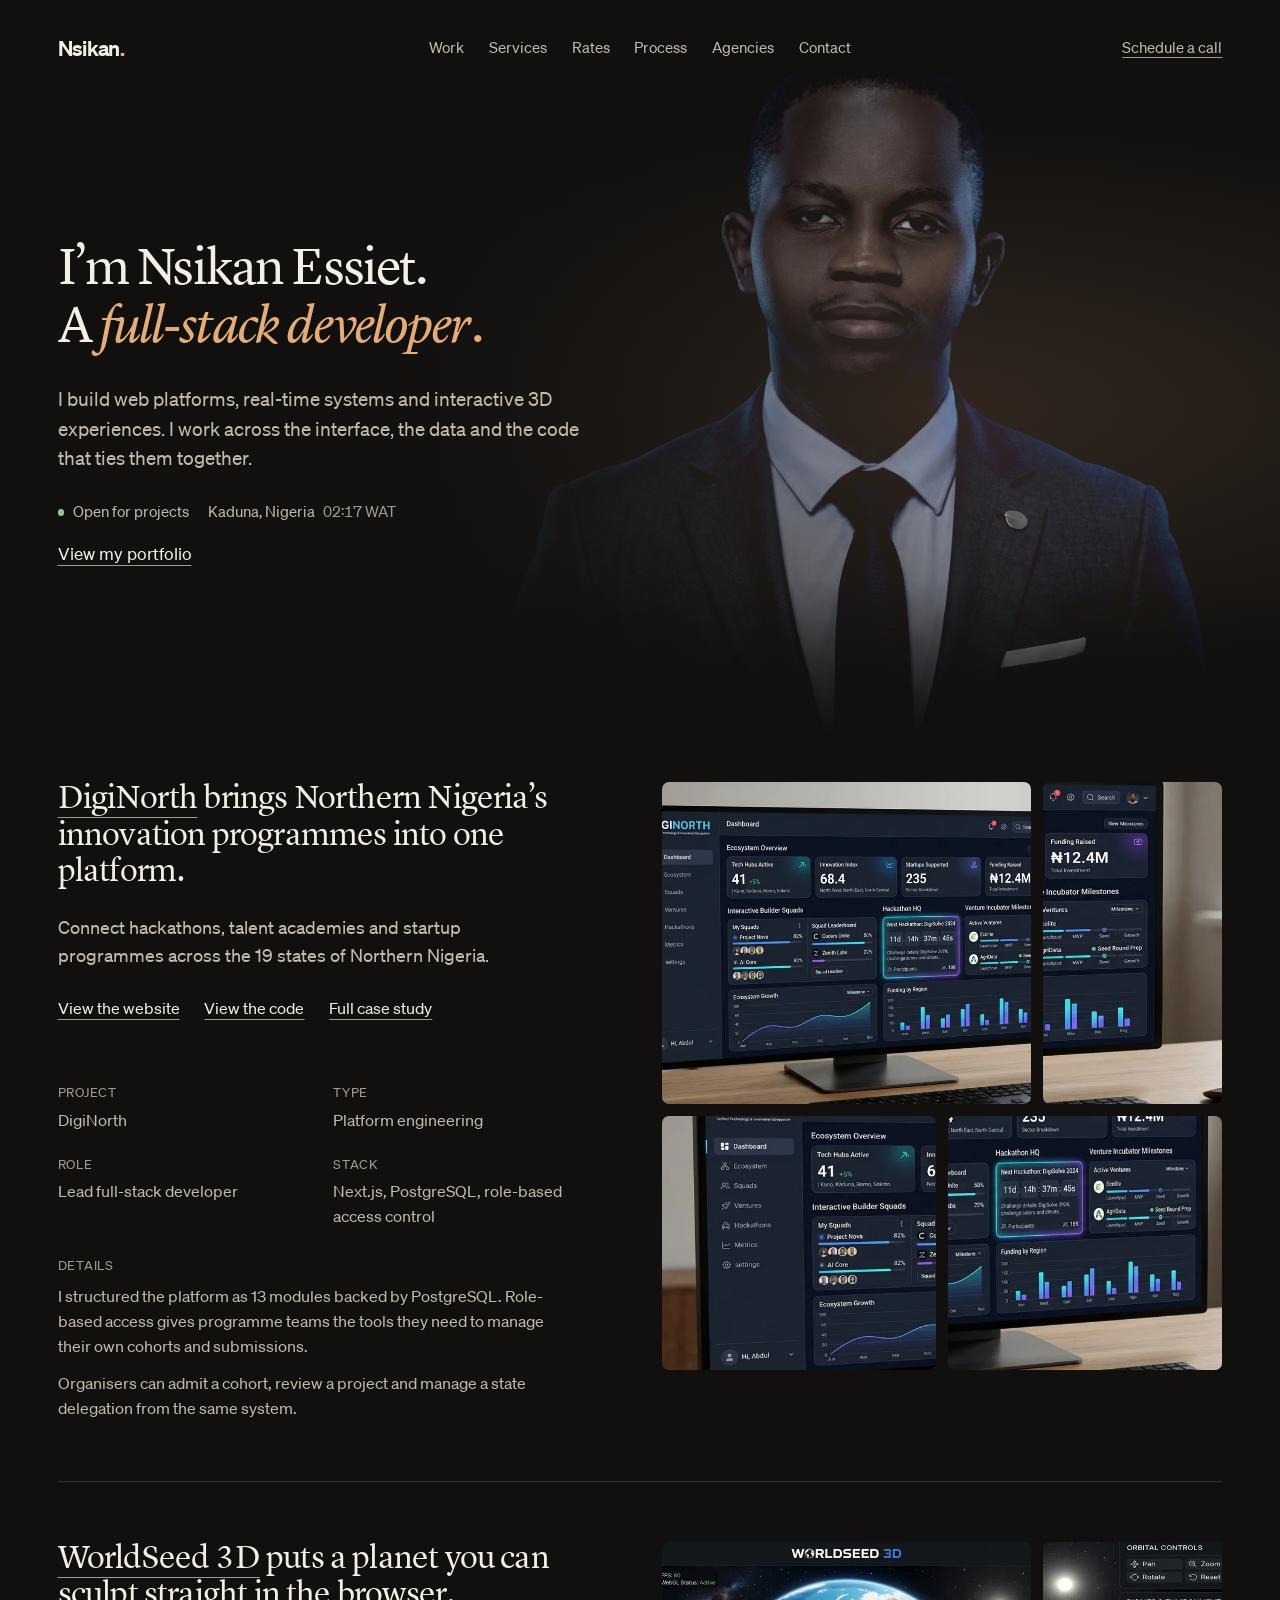
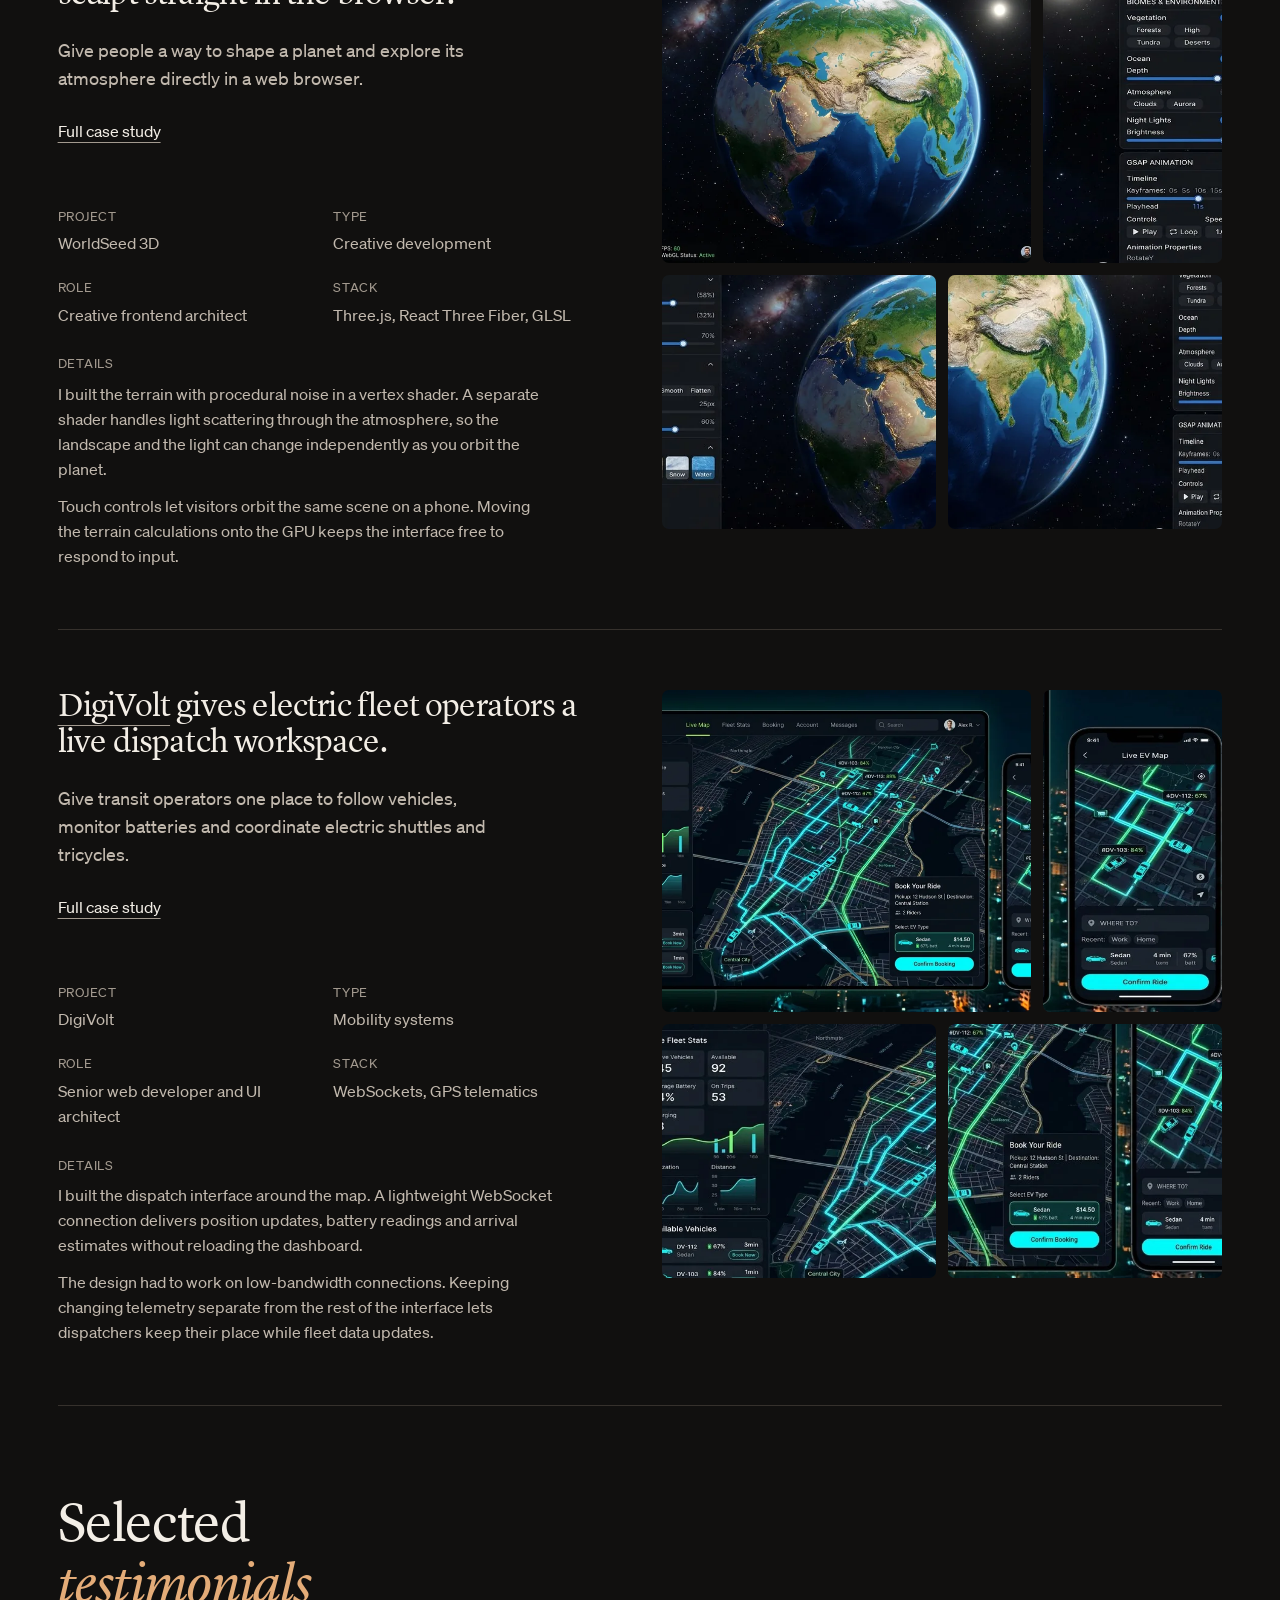
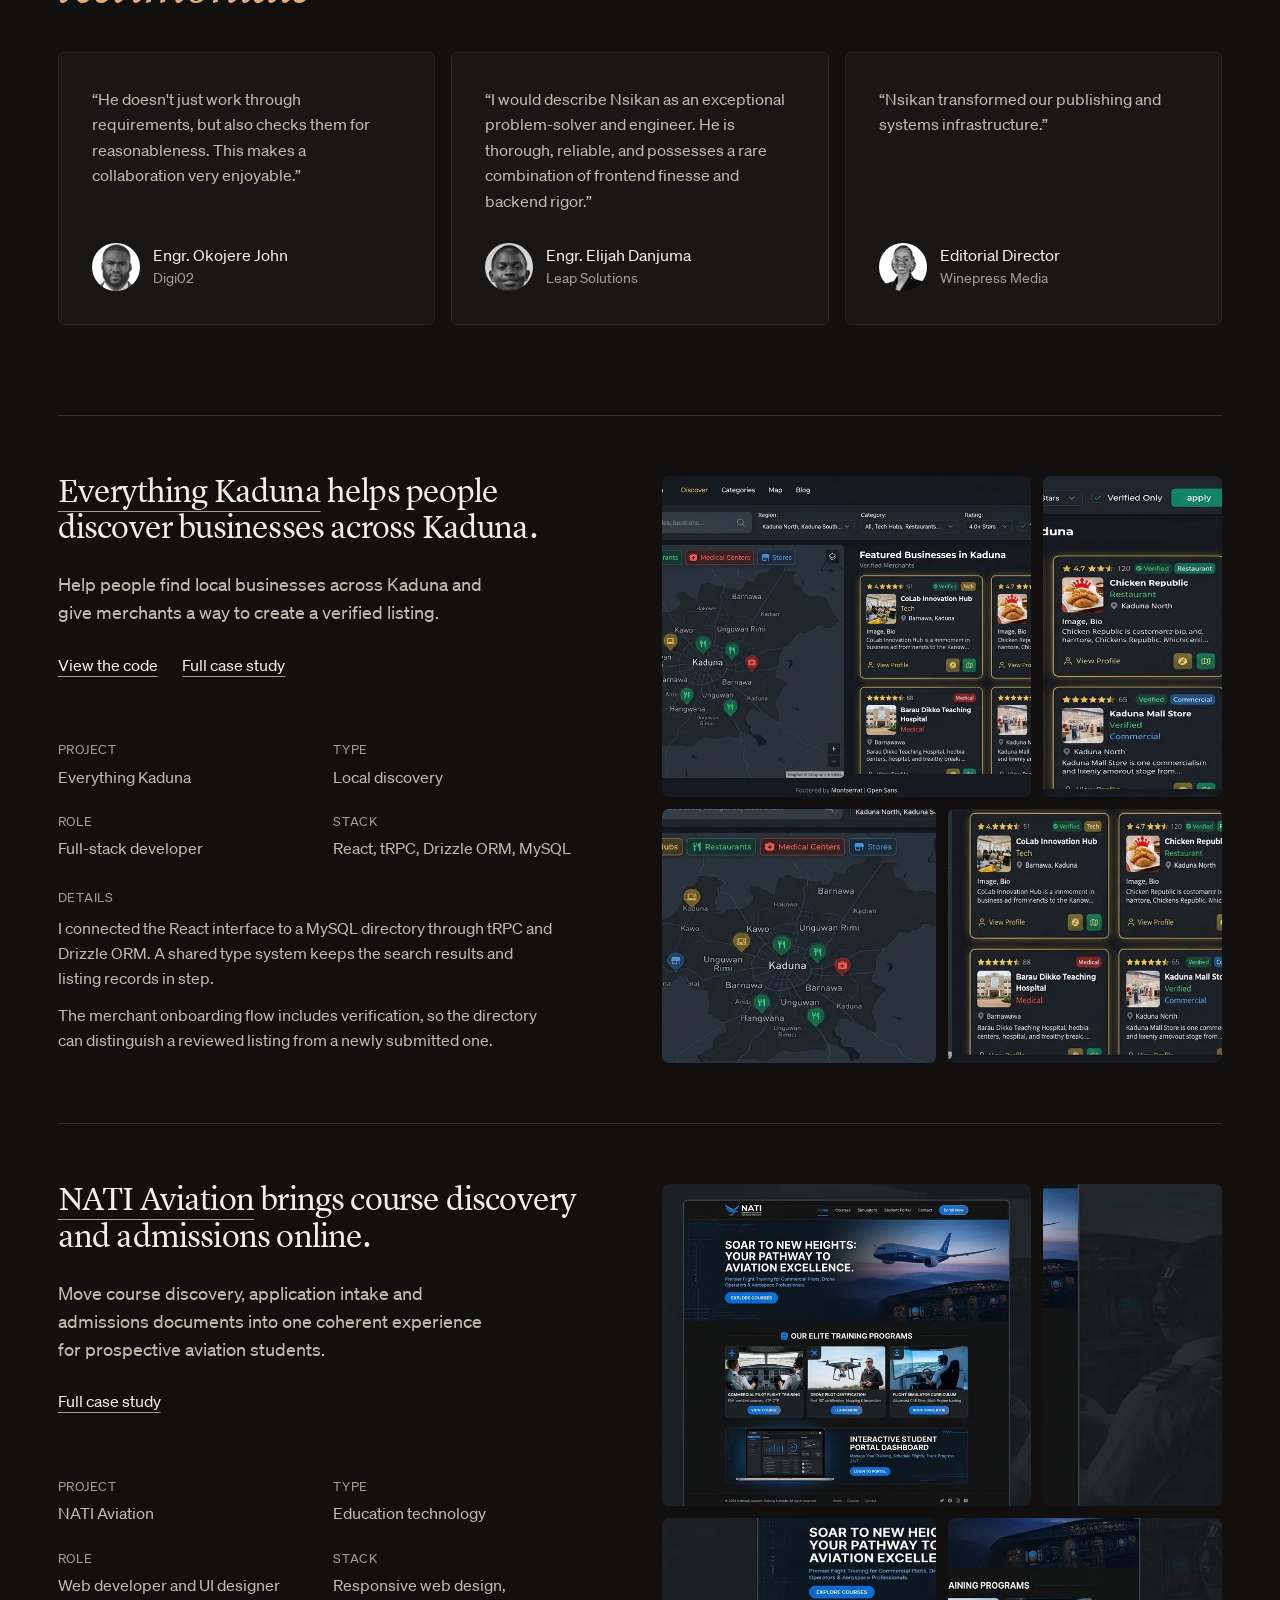
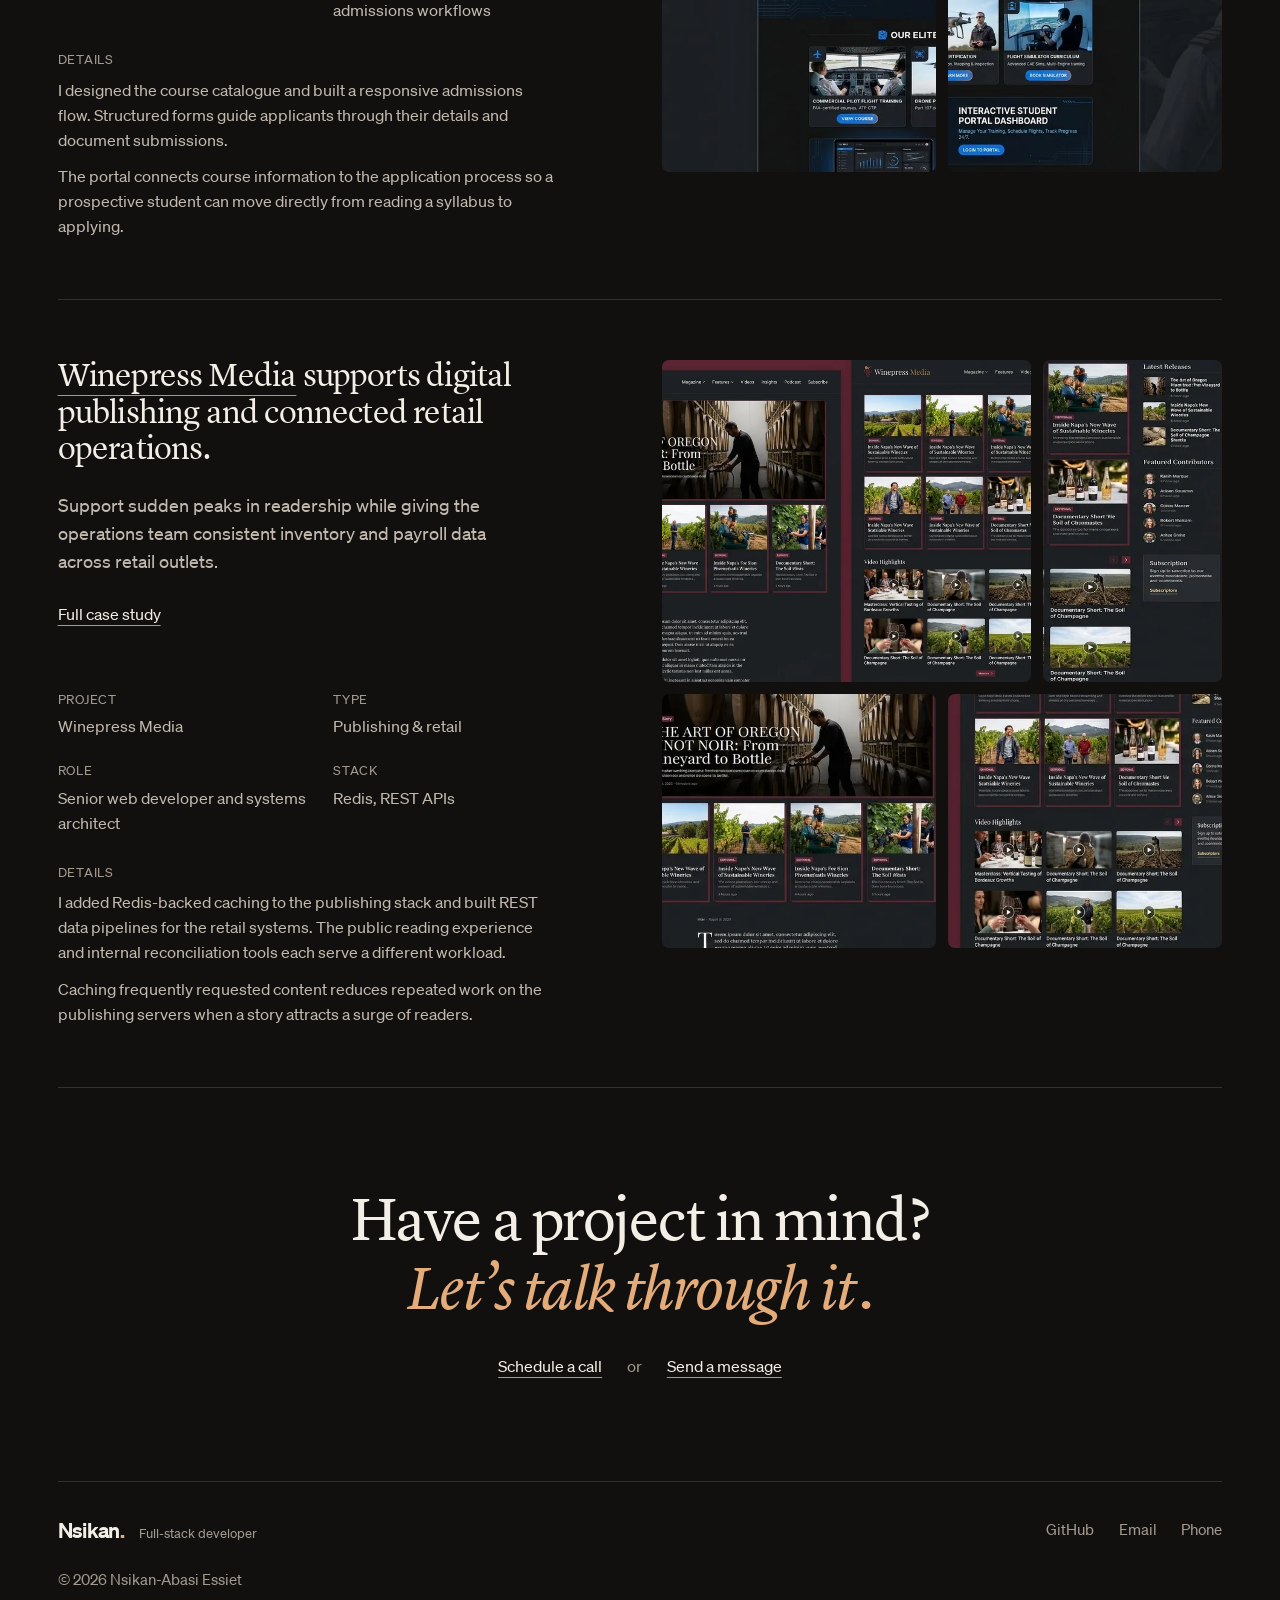
==== commit 209d2982: "Follow the reference portfolio structure with portrait and editorial galleries" ====
--- a/index.html
+++ b/index.html
@@ -1,18 +1,315 @@
 <!doctype html>
-<html lang="en"><head>
-<meta charset="utf-8"><meta name="viewport" content="width=device-width,initial-scale=1">
-<title>Nsikan-Abasi Essiet | Full-Stack Developer in Kaduna</title><meta name="description" content="Nsikan-Abasi Essiet is a senior full-stack developer in Kaduna, Nigeria. Explore work in WebGL, electric mobility, education and digital platforms."><meta name="theme-color" content="#101210">
-<meta property="og:type" content="website"><meta property="og:title" content="Nsikan-Abasi Essiet | Full-Stack Developer in Kaduna"><meta property="og:description" content="Nsikan-Abasi Essiet is a senior full-stack developer in Kaduna, Nigeria. Explore work in WebGL, electric mobility, education and digital platforms."><meta property="og:site_name" content="Nsikan Essiet"><meta name="twitter:card" content="summary_large_image"><!-- deployment-meta -->
-<link rel="icon" href="assets/portfolio/mark.svg" type="image/svg+xml"><link rel="stylesheet" href="styles.css">
-<script type="application/ld+json">{"@context": "https://schema.org", "@type": "ProfilePage", "mainEntity": {"@type": "Person", "name": "Nsikan-Abasi Essiet", "alternateName": "Nsikan Essiet", "jobTitle": "Senior Full-Stack Developer", "sameAs": ["https://github.com/iNfix-2"], "homeLocation": {"@type": "Place", "name": "Kaduna, Nigeria"}}}</script></head><body><a href="#main" class="skip">Skip to content</a><header class="site-head wrap"><a class="brand" href="./" aria-label="Nsikan Essiet, home"><img src="assets/portfolio/mark.svg" alt="" width="37" height="37">Nsikan Essiet<span class="brand-period">.</span></a><nav aria-label="Main"><a href="#portfolio">Work</a><a href="#about">About</a><a class="contact-nav" href="#contact">Contact</a></nav></header><main id="main" class="wrap">
-<section class="hero" aria-labelledby="intro">
-<div class="intro"><div class="smallcap availability"><span></span>Available for projects</div>
-<h1 id="intro">Full-stack<br><em>developer.</em></h1>
-<p>I’m Nsikan-Abasi Essiet. I build web platforms, real-time systems and interactive 3D experiences from Kaduna, Nigeria.</p>
-<div class="hero-links"><a href="#portfolio" class="button accent">Explore my work</a><a class="inline-link" href="https://github.com/iNfix-2">GitHub</a></div></div>
-<figure class="terrain-panel"><div class="panel-head"><span class="mono"><i class="cross" aria-hidden="true"></i>Terrain generator</span><span class="panel-lang mono">Procedural mesh</span></div><div class="plot"><i class="axis axis-y" aria-hidden="true">Y</i><div id="mesh" role="img" aria-label="An isometric green wireframe mountain landscape"><img src="assets/portfolio/terrain.webp" alt="" width="560" height="324"></div><i class="axis axis-x" aria-hidden="true">X</i></div><figcaption><span id="seed" aria-live="polite" class="mono">Seed 2408</span><button id="regenerate" type="button" hidden><span aria-hidden="true">⟳</span> New terrain</button></figcaption></figure></section>
-<section id="portfolio" class="work"><div class="section-title"><div><div class="smallcap section-label">Portfolio</div><h2>Selected work<span>.</span></h2></div><span class="count mono">6 projects</span></div>
-<div class="project-grid"><article class="project"><a class="card-link" href="work/worldseed/"><div class="cover iris"><div class="browser-frame"><div class="chrome" aria-hidden="true"><i></i><i></i><i></i></div><img src="assets/portfolio/worldseed-home.webp" width="1140" height="636" alt="WorldSeed planet editor with a sunlit globe and terrain controls" loading="lazy"></div></div><div class="card-meta mono">Creative development</div><h3>WorldSeed 3D</h3><p>A planet you can sculpt in the browser.</p></a></article><article class="project"><a class="card-link" href="work/digivolt/"><div class="cover mint"><div class="browser-frame"><div class="chrome" aria-hidden="true"><i></i><i></i><i></i></div><img src="assets/portfolio/digivolt-home.webp" width="1140" height="636" alt="DigiVolt fleet dispatch interface showing live routes and vehicle status" loading="lazy"></div></div><div class="card-meta mono">Mobility systems</div><h3>DigiVolt</h3><p>A live dispatch workspace for electric fleets.</p></a></article><article class="project"><a class="card-link" href="work/diginorth/"><div class="cover clay"><div class="browser-frame"><div class="chrome" aria-hidden="true"><i></i><i></i><i></i></div><img src="assets/portfolio/diginorth-home.webp" width="1140" height="636" alt="DigiNorth programme management dashboard displayed on a desktop monitor" loading="lazy"></div></div><div class="card-meta mono">Platform engineering</div><h3>DigiNorth</h3><p>One platform for Northern Nigeria’s innovation programmes.</p></a></article><article class="project"><a class="card-link" href="work/everything-kaduna/"><div class="cover sand"><div class="browser-frame"><div class="chrome" aria-hidden="true"><i></i><i></i><i></i></div><img src="assets/portfolio/everything-kaduna-home.webp" width="1140" height="636" alt="Everything Kaduna map and business listings" loading="lazy"></div></div><div class="card-meta mono">Local discovery</div><h3>Everything Kaduna</h3><p>A searchable directory of Kaduna businesses.</p></a></article><article class="project"><a class="card-link" href="work/nati-aviation/"><div class="cover sky"><div class="browser-frame"><div class="chrome" aria-hidden="true"><i></i><i></i><i></i></div><img src="assets/portfolio/nati-aviation-home.webp" width="1140" height="636" alt="NATI aviation training website with course listings" loading="lazy"></div></div><div class="card-meta mono">Education technology</div><h3>NATI Aviation</h3><p>Digital admissions for an aviation training institute.</p></a></article><article class="project"><a class="card-link" href="work/winepress/"><div class="cover rose"><div class="browser-frame"><div class="chrome" aria-hidden="true"><i></i><i></i><i></i></div><img src="assets/portfolio/winepress-home.webp" width="1140" height="636" alt="Winepress editorial homepage and article layouts" loading="lazy"></div></div><div class="card-meta mono">Publishing & retail</div><h3>Winepress Media</h3><p>Publishing infrastructure and connected retail operations.</p></a></article></div></section>
-<section id="about" class="about"><div class="portrait"><img src="assets/portfolio/nsikan.webp" alt="Nsikan-Abasi Essiet" width="500" height="500" loading="lazy"></div><div><div class="smallcap section-label">About me</div><h2>Nsikan-Abasi <em>Essiet.</em></h2><p>I’m a full-stack developer based in Kaduna. My work ranges from helping a dispatcher follow an electric fleet to putting a sculptable planet in someone’s browser.</p><p>I like working on both sides of the screen. What a visitor sees depends on decisions about data, rendering and how the system behaves when the connection slows down.</p><div class="location mono">Kaduna, Nigeria <span data-clock>WAT</span></div></div></section>
-<section id="testimonials" class="quote"><div class="smallcap section-label">Working together</div><blockquote>“He doesn’t just work through requirements, but also checks them for reasonableness.”</blockquote><p>Engr. Okojere John <span>· Digi02</span></p><details class="more-quotes"><summary>More recommendations</summary><blockquote>“He is thorough, reliable, and possesses a rare combination of frontend finesse and backend rigor.”</blockquote><p>Engr. Elijah Danjuma <span>· Leap Solutions</span></p><blockquote>“Nsikan transformed our publishing and systems infrastructure.”</blockquote><p>Editorial Director <span>· Winepress Media</span></p></details></section>
-<section id="contact" class="contact"><div><div class="smallcap section-label">Contact</div><h2>Have a project <em>in mind?</em></h2></div><a class="button accent" href="mailto:mfonessiet0@gmail.com">Email me</a><a class="email" href="mailto:mfonessiet0@gmail.com">mfonessiet0@gmail.com</a></section></main><script defer src="assets/portfolio/terrain.js"></script><footer class="wrap footer"><a class="brand" href="./"><img src="assets/portfolio/mark.svg" width="30" height="30" alt="">Nsikan Essiet.</a><div><a href="https://github.com/iNfix-2">GitHub</a><a href="mailto:mfonessiet0@gmail.com">Email</a><a href="tel:+2348082697842">Phone</a></div></footer><script defer src="main.js"></script></body></html>+<html lang="en">
+<head>
+  <meta charset="utf-8">
+  <meta name="viewport" content="width=device-width,initial-scale=1">
+  <title>Nsikan-Abasi Essiet | Full-Stack Developer in Kaduna</title>
+  <meta name="description" content="Nsikan-Abasi Essiet is a senior full-stack developer in Kaduna, Nigeria. Explore work in WebGL, electric mobility, education and digital platforms.">
+  <meta name="theme-color" content="#11100f">
+  <meta property="og:type" content="website">
+  <meta property="og:title" content="Nsikan-Abasi Essiet | Full-Stack Developer in Kaduna">
+  <meta property="og:description" content="Nsikan-Abasi Essiet is a senior full-stack developer in Kaduna, Nigeria. Explore work in WebGL, electric mobility, education and digital platforms.">
+  <meta property="og:site_name" content="Nsikan Essiet">
+  <meta name="twitter:card" content="summary_large_image">
+  <!-- deployment-meta -->
+  <link rel="icon" href="assets/portfolio/mark.svg" type="image/svg+xml">
+  <link rel="stylesheet" href="styles.css">
+  <script type="application/ld+json">{"@context": "https://schema.org", "@type": "ProfilePage", "mainEntity": {"@type": "Person", "name": "Nsikan-Abasi Essiet", "alternateName": "Nsikan Essiet", "jobTitle": "Senior Full-Stack Developer", "sameAs": ["https://github.com/iNfix-2"], "homeLocation": {"@type": "Place", "name": "Kaduna, Nigeria"}}}</script>
+</head>
+<body>
+  <a class="skip" href="#main">Skip to content</a>
+  <header class="site-head wrap">
+    <a class="brand" href="./" aria-label="Nsikan Essiet, home">Nsikan<span>.</span></a>
+    <button class="nav-toggle" type="button" aria-expanded="false" aria-controls="main-nav" hidden>Menu</button>
+    <nav id="main-nav" aria-label="Main">
+      <a href="#portfolio">Work</a>
+      <a href="services/">Services</a>
+      <a href="rates/">Rates</a>
+      <a href="process/">Process</a>
+      <a href="agencies/">Agencies</a>
+      <a href="contact/">Contact</a>
+      <a class="mobile-call" href="call/">Schedule a call</a>
+    </nav>
+    <a class="head-call underlined" href="call/">Schedule a call</a>
+  </header>
+<main id="main">
+  <section class="hero" aria-labelledby="intro">
+    <div class="hero-portrait">
+      <img src="assets/portfolio/portrait.webp" alt="Nsikan-Abasi Essiet" width="1024" height="1024" fetchpriority="high">
+    </div>
+    <div class="hero-content wrap">
+      <h1 id="intro">I’m Nsikan Essiet.<br>A <em>full‑stack developer.</em></h1>
+      <p>I build web platforms, real-time systems and interactive 3D experiences. I work across the interface, the data and the code that ties them together.</p>
+      <div class="availability">
+        <span class="status"><i aria-hidden="true"></i>Open for projects</span>
+        <span>Kaduna, Nigeria <time data-clock>WAT</time></span>
+      </div>
+      <a class="underlined hero-link" href="#portfolio">View my portfolio</a>
+    </div>
+  </section>
+  <section id="portfolio" class="wrap work" aria-label="Selected work">
+    <div class="work-group">
+<article class="work-entry" id="diginorth" aria-labelledby="diginorth-title">
+  <div class="work-copy">
+    <h2 id="diginorth-title"><a href="work/diginorth/">DigiNorth</a> brings Northern Nigeria’s innovation programmes into one platform.</h2>
+    <p class="work-intro">Connect hackathons, talent academies and startup programmes across the 19 states of Northern Nigeria.</p>
+    <div class="text-links"><a class="underlined" href="https://diginorth.org">View the website</a> <a class="underlined" href="https://github.com/iNfix-2/DigiNorth">View the code</a> <a class="underlined" href="work/diginorth/">Full case study</a></div>
+    <details class="project-details" open>
+      <summary>Read the details</summary>
+      <div class="project-details-body">
+        <dl class="facts">
+          <div><dt>Project</dt><dd>DigiNorth</dd></div>
+          <div><dt>Type</dt><dd>Platform engineering</dd></div>
+          <div><dt>Role</dt><dd>Lead full-stack developer</dd></div>
+          <div><dt>Stack</dt><dd>Next.js, PostgreSQL, role-based access control</dd></div>
+        </dl>
+        <h3>Details</h3>
+        <p>I structured the platform as 13 modules backed by PostgreSQL. Role-based access gives programme teams the tools they need to manage their own cohorts and submissions.</p>
+        <p>Organisers can admit a cohort, review a project and manage a state delegation from the same system.</p>
+      </div>
+    </details>
+  </div>
+  <div class="gallery" role="group" aria-label="DigiNorth gallery">
+    <a class="gallery-image gallery-home" href="assets/portfolio/diginorth-home.webp" data-gallery>
+      <img src="assets/portfolio/diginorth-home.webp" alt="DigiNorth programme management dashboard displayed on a desktop monitor" loading="lazy" decoding="async">
+    </a>
+    <a class="gallery-image gallery-mobile" href="assets/portfolio/diginorth-mobile.webp" data-gallery>
+      <img src="assets/portfolio/diginorth-mobile.webp" alt="DigiNorth mobile interface" loading="lazy" decoding="async">
+    </a>
+    <a class="gallery-image gallery-detail1" href="assets/portfolio/diginorth-detail1.webp" data-gallery>
+      <img src="assets/portfolio/diginorth-detail1.webp" alt="DigiNorth interface detail" loading="lazy" decoding="async">
+    </a>
+    <a class="gallery-image gallery-detail2" href="assets/portfolio/diginorth-detail2.webp" data-gallery>
+      <img src="assets/portfolio/diginorth-detail2.webp" alt="DigiNorth secondary interface view" loading="lazy" decoding="async">
+    </a>
+  </div>
+</article>
+<article class="work-entry" id="worldseed" aria-labelledby="worldseed-title">
+  <div class="work-copy">
+    <h2 id="worldseed-title"><a href="work/worldseed/">WorldSeed 3D</a> puts a planet you can sculpt straight in the browser.</h2>
+    <p class="work-intro">Give people a way to shape a planet and explore its atmosphere directly in a web browser.</p>
+    <div class="text-links"><a class="underlined" href="work/worldseed/">Full case study</a></div>
+    <details class="project-details" open>
+      <summary>Read the details</summary>
+      <div class="project-details-body">
+        <dl class="facts">
+          <div><dt>Project</dt><dd>WorldSeed 3D</dd></div>
+          <div><dt>Type</dt><dd>Creative development</dd></div>
+          <div><dt>Role</dt><dd>Creative frontend architect</dd></div>
+          <div><dt>Stack</dt><dd>Three.js, React Three Fiber, GLSL</dd></div>
+        </dl>
+        <h3>Details</h3>
+        <p>I built the terrain with procedural noise in a vertex shader. A separate shader handles light scattering through the atmosphere, so the landscape and the light can change independently as you orbit the planet.</p>
+        <p>Touch controls let visitors orbit the same scene on a phone. Moving the terrain calculations onto the GPU keeps the interface free to respond to input.</p>
+      </div>
+    </details>
+  </div>
+  <div class="gallery" role="group" aria-label="WorldSeed 3D gallery">
+    <a class="gallery-image gallery-home" href="assets/portfolio/worldseed-home.webp" data-gallery>
+      <img src="assets/portfolio/worldseed-home.webp" alt="WorldSeed planet editor with a sunlit globe and terrain controls" loading="lazy" decoding="async">
+    </a>
+    <a class="gallery-image gallery-mobile" href="assets/portfolio/worldseed-mobile.webp" data-gallery>
+      <img src="assets/portfolio/worldseed-mobile.webp" alt="WorldSeed 3D mobile interface" loading="lazy" decoding="async">
+    </a>
+    <a class="gallery-image gallery-detail1" href="assets/portfolio/worldseed-detail1.webp" data-gallery>
+      <img src="assets/portfolio/worldseed-detail1.webp" alt="WorldSeed 3D interface detail" loading="lazy" decoding="async">
+    </a>
+    <a class="gallery-image gallery-detail2" href="assets/portfolio/worldseed-detail2.webp" data-gallery>
+      <img src="assets/portfolio/worldseed-detail2.webp" alt="WorldSeed 3D secondary interface view" loading="lazy" decoding="async">
+    </a>
+  </div>
+</article>
+<article class="work-entry" id="digivolt" aria-labelledby="digivolt-title">
+  <div class="work-copy">
+    <h2 id="digivolt-title"><a href="work/digivolt/">DigiVolt</a> gives electric fleet operators a live dispatch workspace.</h2>
+    <p class="work-intro">Give transit operators one place to follow vehicles, monitor batteries and coordinate electric shuttles and tricycles.</p>
+    <div class="text-links"><a class="underlined" href="work/digivolt/">Full case study</a></div>
+    <details class="project-details" open>
+      <summary>Read the details</summary>
+      <div class="project-details-body">
+        <dl class="facts">
+          <div><dt>Project</dt><dd>DigiVolt</dd></div>
+          <div><dt>Type</dt><dd>Mobility systems</dd></div>
+          <div><dt>Role</dt><dd>Senior web developer and UI architect</dd></div>
+          <div><dt>Stack</dt><dd>WebSockets, GPS telematics</dd></div>
+        </dl>
+        <h3>Details</h3>
+        <p>I built the dispatch interface around the map. A lightweight WebSocket connection delivers position updates, battery readings and arrival estimates without reloading the dashboard.</p>
+        <p>The design had to work on low-bandwidth connections. Keeping changing telemetry separate from the rest of the interface lets dispatchers keep their place while fleet data updates.</p>
+      </div>
+    </details>
+  </div>
+  <div class="gallery" role="group" aria-label="DigiVolt gallery">
+    <a class="gallery-image gallery-home" href="assets/portfolio/digivolt-home.webp" data-gallery>
+      <img src="assets/portfolio/digivolt-home.webp" alt="DigiVolt fleet dispatch interface showing live routes and vehicle status" loading="lazy" decoding="async">
+    </a>
+    <a class="gallery-image gallery-mobile" href="assets/portfolio/digivolt-mobile.webp" data-gallery>
+      <img src="assets/portfolio/digivolt-mobile.webp" alt="DigiVolt mobile interface" loading="lazy" decoding="async">
+    </a>
+    <a class="gallery-image gallery-detail1" href="assets/portfolio/digivolt-detail1.webp" data-gallery>
+      <img src="assets/portfolio/digivolt-detail1.webp" alt="DigiVolt interface detail" loading="lazy" decoding="async">
+    </a>
+    <a class="gallery-image gallery-detail2" href="assets/portfolio/digivolt-detail2.webp" data-gallery>
+      <img src="assets/portfolio/digivolt-detail2.webp" alt="DigiVolt secondary interface view" loading="lazy" decoding="async">
+    </a>
+  </div>
+</article>
+    </div>
+    <section id="testimonials" class="testimonials" aria-labelledby="testimonials-title">
+      <h2 id="testimonials-title">Selected<br><em>testimonials</em></h2>
+      <div class="quote-grid"><figure class="testimonial">
+          <blockquote>“He doesn&#x27;t just work through requirements, but also checks them for reasonableness. This makes a collaboration very enjoyable.”</blockquote>
+          <figcaption>
+            <img src="assets/images/testimonials/okojere-john.jpg" width="48" height="48" alt="" loading="lazy">
+            <span>Engr. Okojere John<small>Digi02</small></span>
+          </figcaption>
+        </figure><figure class="testimonial">
+          <blockquote>“I would describe Nsikan as an exceptional problem-solver and engineer. He is thorough, reliable, and possesses a rare combination of frontend finesse and backend rigor.”</blockquote>
+          <figcaption>
+            <img src="assets/images/testimonials/elijah-danjuma.jpg" width="48" height="48" alt="" loading="lazy">
+            <span>Engr. Elijah Danjuma<small>Leap Solutions</small></span>
+          </figcaption>
+        </figure><figure class="testimonial">
+          <blockquote>“Nsikan transformed our publishing and systems infrastructure.”</blockquote>
+          <figcaption>
+            <img src="assets/images/testimonials/winepress-director.jpg" width="48" height="48" alt="" loading="lazy">
+            <span>Editorial Director<small>Winepress Media</small></span>
+          </figcaption>
+        </figure></div>
+    </section>
+    <div class="work-group">
+<article class="work-entry" id="everything-kaduna" aria-labelledby="everything-kaduna-title">
+  <div class="work-copy">
+    <h2 id="everything-kaduna-title"><a href="work/everything-kaduna/">Everything Kaduna</a> helps people discover businesses across Kaduna.</h2>
+    <p class="work-intro">Help people find local businesses across Kaduna and give merchants a way to create a verified listing.</p>
+    <div class="text-links"><a class="underlined" href="https://github.com/iNfix-2/ETK_demo">View the code</a> <a class="underlined" href="work/everything-kaduna/">Full case study</a></div>
+    <details class="project-details" open>
+      <summary>Read the details</summary>
+      <div class="project-details-body">
+        <dl class="facts">
+          <div><dt>Project</dt><dd>Everything Kaduna</dd></div>
+          <div><dt>Type</dt><dd>Local discovery</dd></div>
+          <div><dt>Role</dt><dd>Full-stack developer</dd></div>
+          <div><dt>Stack</dt><dd>React, tRPC, Drizzle ORM, MySQL</dd></div>
+        </dl>
+        <h3>Details</h3>
+        <p>I connected the React interface to a MySQL directory through tRPC and Drizzle ORM. A shared type system keeps the search results and listing records in step.</p>
+        <p>The merchant onboarding flow includes verification, so the directory can distinguish a reviewed listing from a newly submitted one.</p>
+      </div>
+    </details>
+  </div>
+  <div class="gallery" role="group" aria-label="Everything Kaduna gallery">
+    <a class="gallery-image gallery-home" href="assets/portfolio/everything-kaduna-home.webp" data-gallery>
+      <img src="assets/portfolio/everything-kaduna-home.webp" alt="Everything Kaduna map and business listings" loading="lazy" decoding="async">
+    </a>
+    <a class="gallery-image gallery-mobile" href="assets/portfolio/everything-kaduna-mobile.webp" data-gallery>
+      <img src="assets/portfolio/everything-kaduna-mobile.webp" alt="Everything Kaduna mobile interface" loading="lazy" decoding="async">
+    </a>
+    <a class="gallery-image gallery-detail1" href="assets/portfolio/everything-kaduna-detail1.webp" data-gallery>
+      <img src="assets/portfolio/everything-kaduna-detail1.webp" alt="Everything Kaduna interface detail" loading="lazy" decoding="async">
+    </a>
+    <a class="gallery-image gallery-detail2" href="assets/portfolio/everything-kaduna-detail2.webp" data-gallery>
+      <img src="assets/portfolio/everything-kaduna-detail2.webp" alt="Everything Kaduna secondary interface view" loading="lazy" decoding="async">
+    </a>
+  </div>
+</article>
+<article class="work-entry" id="nati-aviation" aria-labelledby="nati-aviation-title">
+  <div class="work-copy">
+    <h2 id="nati-aviation-title"><a href="work/nati-aviation/">NATI Aviation</a> brings course discovery and admissions online.</h2>
+    <p class="work-intro">Move course discovery, application intake and admissions documents into one coherent experience for prospective aviation students.</p>
+    <div class="text-links"><a class="underlined" href="work/nati-aviation/">Full case study</a></div>
+    <details class="project-details" open>
+      <summary>Read the details</summary>
+      <div class="project-details-body">
+        <dl class="facts">
+          <div><dt>Project</dt><dd>NATI Aviation</dd></div>
+          <div><dt>Type</dt><dd>Education technology</dd></div>
+          <div><dt>Role</dt><dd>Web developer and UI designer</dd></div>
+          <div><dt>Stack</dt><dd>Responsive web design, admissions workflows</dd></div>
+        </dl>
+        <h3>Details</h3>
+        <p>I designed the course catalogue and built a responsive admissions flow. Structured forms guide applicants through their details and document submissions.</p>
+        <p>The portal connects course information to the application process so a prospective student can move directly from reading a syllabus to applying.</p>
+      </div>
+    </details>
+  </div>
+  <div class="gallery" role="group" aria-label="NATI Aviation gallery">
+    <a class="gallery-image gallery-home" href="assets/portfolio/nati-aviation-home.webp" data-gallery>
+      <img src="assets/portfolio/nati-aviation-home.webp" alt="NATI aviation training website with course listings" loading="lazy" decoding="async">
+    </a>
+    <a class="gallery-image gallery-mobile" href="assets/portfolio/nati-aviation-mobile.webp" data-gallery>
+      <img src="assets/portfolio/nati-aviation-mobile.webp" alt="NATI Aviation mobile interface" loading="lazy" decoding="async">
+    </a>
+    <a class="gallery-image gallery-detail1" href="assets/portfolio/nati-aviation-detail1.webp" data-gallery>
+      <img src="assets/portfolio/nati-aviation-detail1.webp" alt="NATI Aviation interface detail" loading="lazy" decoding="async">
+    </a>
+    <a class="gallery-image gallery-detail2" href="assets/portfolio/nati-aviation-detail2.webp" data-gallery>
+      <img src="assets/portfolio/nati-aviation-detail2.webp" alt="NATI Aviation secondary interface view" loading="lazy" decoding="async">
+    </a>
+  </div>
+</article>
+<article class="work-entry" id="winepress" aria-labelledby="winepress-title">
+  <div class="work-copy">
+    <h2 id="winepress-title"><a href="work/winepress/">Winepress Media</a> supports digital publishing and connected retail operations.</h2>
+    <p class="work-intro">Support sudden peaks in readership while giving the operations team consistent inventory and payroll data across retail outlets.</p>
+    <div class="text-links"><a class="underlined" href="work/winepress/">Full case study</a></div>
+    <details class="project-details" open>
+      <summary>Read the details</summary>
+      <div class="project-details-body">
+        <dl class="facts">
+          <div><dt>Project</dt><dd>Winepress Media</dd></div>
+          <div><dt>Type</dt><dd>Publishing &amp; retail</dd></div>
+          <div><dt>Role</dt><dd>Senior web developer and systems architect</dd></div>
+          <div><dt>Stack</dt><dd>Redis, REST APIs</dd></div>
+        </dl>
+        <h3>Details</h3>
+        <p>I added Redis-backed caching to the publishing stack and built REST data pipelines for the retail systems. The public reading experience and internal reconciliation tools each serve a different workload.</p>
+        <p>Caching frequently requested content reduces repeated work on the publishing servers when a story attracts a surge of readers.</p>
+      </div>
+    </details>
+  </div>
+  <div class="gallery" role="group" aria-label="Winepress Media gallery">
+    <a class="gallery-image gallery-home" href="assets/portfolio/winepress-home.webp" data-gallery>
+      <img src="assets/portfolio/winepress-home.webp" alt="Winepress editorial homepage and article layouts" loading="lazy" decoding="async">
+    </a>
+    <a class="gallery-image gallery-mobile" href="assets/portfolio/winepress-mobile.webp" data-gallery>
+      <img src="assets/portfolio/winepress-mobile.webp" alt="Winepress Media mobile interface" loading="lazy" decoding="async">
+    </a>
+    <a class="gallery-image gallery-detail1" href="assets/portfolio/winepress-detail1.webp" data-gallery>
+      <img src="assets/portfolio/winepress-detail1.webp" alt="Winepress Media interface detail" loading="lazy" decoding="async">
+    </a>
+    <a class="gallery-image gallery-detail2" href="assets/portfolio/winepress-detail2.webp" data-gallery>
+      <img src="assets/portfolio/winepress-detail2.webp" alt="Winepress Media secondary interface view" loading="lazy" decoding="async">
+    </a>
+  </div>
+</article>
+    </div>
+  </section>
+  <section class="contact-prompt wrap" aria-labelledby="contact-title">
+      <h2 id="contact-title">Have a project in mind?<br><em>Let’s talk through it.</em></h2>
+      <div class="text-links">
+        <a class="underlined" href="call/">Schedule a call</a>
+        <span>or</span>
+        <a class="underlined" href="contact/">Send a message</a>
+      </div>
+    </section>
+</main>
+<dialog class="image-dialog" aria-labelledby="image-caption">
+      <div class="image-dialog-bar">
+        <p id="image-caption"></p>
+        <form method="dialog"><button class="underlined" autofocus>Close</button></form>
+      </div>
+      <img alt="">
+    </dialog>
+  <footer class="wrap footer">
+    <a class="brand" href="./">Nsikan<span>.</span> <small>Full-stack developer</small></a>
+    <div class="footer-links">
+      <a href="https://github.com/iNfix-2">GitHub</a>
+      <a href="mailto:mfonessiet0@gmail.com">Email</a>
+      <a href="tel:+2348082697842">Phone</a>
+    </div>
+    <p>© 2026 Nsikan-Abasi Essiet</p>
+  </footer>
+  <script defer src="main.js"></script>
+</body>
+</html>
--- a/styles.css
+++ b/styles.css
@@ -1,92 +1,256 @@
-@font-face{font-family:Sohne;src:url("assets/fonts/Sochne-400-Regular.woff2") format("woff2");font-weight:400;font-display:swap}
-@font-face{font-family:Sohne;src:url("assets/fonts/Sochne-600-SemiBold.woff2") format("woff2");font-weight:600 800;font-display:swap}
-@font-face{font-family:Lyon;src:url("assets/fonts/69db63dc2e8675a7ac6108f9_LyonText-400-Regular-Italic.woff2") format("woff2");font-style:italic;font-display:swap}
-:root{color-scheme:dark;--bg:#101210;--ink:#f1f1e9;--muted:#b2b6ae;--lime:#c1f783;--line:#343931;--mono:ui-monospace,"SFMono-Regular",Consolas,"Liberation Mono",monospace}
-*{box-sizing:border-box}
-html{scroll-behavior:smooth;scroll-padding-top:1.3rem}
-body{margin:0;background:var(--bg);color:var(--ink);font:1rem/1.55 Sohne,Arial,sans-serif;-webkit-font-smoothing:antialiased}
-::selection{color:#101210;background:var(--lime)}
-.wrap{width:min(100% - clamp(2.5rem,9vw,10rem),85rem);margin-inline:auto}
-a{color:inherit;text-decoration:none}
-a:focus-visible,button:focus-visible{outline:2px solid var(--lime);outline-offset:5px}
-.skip{position:absolute;left:1rem;top:-5rem;padding:1rem;background:#fff;color:#111;z-index:5}.skip:focus{top:1rem}
-button{font:inherit;cursor:pointer}
-button[hidden]{display:none}
-h1,h2,h3,p,figure,blockquote{margin:0}
-em{font-family:Lyon,Georgia,serif;font-style:italic;font-weight:400}
-.site-head{height:84px;display:flex;align-items:center;justify-content:space-between;border-bottom:1px solid var(--line)}
-.brand{display:inline-flex;align-items:center;font-size:1.28rem;font-weight:600;letter-spacing:-.055em}.brand img{margin-right:.67rem}.brand-period{color:var(--lime)}
-nav,.footer>div{display:flex;align-items:center;gap:2rem}
-nav a,.footer>div a{font-size:.94rem}
-nav a:hover,.footer a:hover,.email:hover,.crumb a:hover{color:var(--lime)}
-.contact-nav{border:1px solid #687061;padding:.56rem 1.08rem;border-radius:6px}
-.contact-nav:hover{border-color:var(--lime);background:#1b211a}
-.smallcap,.mono{font-family:var(--mono);text-transform:uppercase;font-size:.78rem;line-height:1.35;letter-spacing:.095em}
-.smallcap{font-weight:600;letter-spacing:.13em}
-.hero{display:grid;grid-template-columns:1fr 1fr;align-items:center;gap:clamp(2rem,5vw,6rem);padding:clamp(3rem,5.4vw,5.8rem) 0 clamp(3.5rem,5.6vw,6rem);border-bottom:1px solid var(--line)}
-.intro{padding:.22rem 0}.availability{display:flex;align-items:center;gap:.65rem;color:#d2d8cc}
-.availability span{width:.52rem;height:.52rem;background:var(--lime);border-radius:50%;box-shadow:0 0 0 4px #c1f78311}
-h1{font-size:clamp(4.6rem,7.8vw,8.2rem);font-weight:400;line-height:.91;letter-spacing:-.077em}
-.intro h1{margin:1.65rem 0 1.4rem}
-h1 em{color:var(--lime);letter-spacing:-.066em}
-.intro>p,.case-intro{color:#c0c4ba;font-size:clamp(1.02rem,1.3vw,1.2rem);line-height:1.5;max-width:28rem}
-.hero-links{display:flex;align-items:center;gap:1.65rem;margin-top:1.7rem}
-.button{display:inline-flex;align-items:center;justify-content:center;border-radius:5px;padding:.77rem 1.24rem;font-size:.96rem;font-weight:600;line-height:1.4}
-.accent{color:#172111;background:var(--lime);transition:background .18s}.accent:hover{background:#d8ffaa}
-.inline-link,.email{text-decoration:underline;text-decoration-color:#6a7165;text-underline-offset:5px;font-size:.96rem}.inline-link:hover{color:var(--lime);text-decoration-color:currentColor}
-.terrain-panel{isolation:isolate;position:relative;overflow:hidden;border:1px solid #414a3c;border-radius:9px;background:radial-gradient(ellipse at 53% 50%,#22321e66,transparent 68%),#131914}
-.terrain-panel::before{content:"";position:absolute;z-index:-1;inset:0;background-image:linear-gradient(#a0c99b0e 1px,transparent 1px),linear-gradient(90deg,#a0c99b0e 1px,transparent 1px);background-size:26px 26px;mask-image:linear-gradient(transparent,#000 18%,#000 88%,transparent)}
-.panel-head,.terrain-panel figcaption{display:flex;justify-content:space-between;align-items:center;padding:1.12rem 1.3rem;gap:1rem}
-.panel-head>span:first-child{display:inline-flex;align-items:center;gap:.6rem;color:#def2d2}
-.panel-head .mono,.terrain-panel figcaption .mono{font-size:.75rem}
-.panel-lang,.terrain-panel figcaption{color:#a1b199}
-.cross{width:14px;height:14px;display:inline-block;background:linear-gradient(90deg,transparent 43%,var(--lime) 43% 57%,transparent 57%),linear-gradient(transparent 43%,var(--lime) 43% 57%,transparent 57%)}
-.plot{position:relative;width:100%;margin:0 auto;line-height:0}
-#mesh img,#mesh svg{width:100%;height:auto;display:block}
-.axis{position:absolute;font:normal .75rem var(--mono);color:#84947d}.axis-y{left:1.3rem;top:23%}.axis-x{right:1.3rem;bottom:20%}
-.terrain-panel figcaption{padding-top:.1rem;padding-bottom:1rem}
-#regenerate{color:#dbebd3;background:#1c251c;border:1px solid #46563f;border-radius:5px;padding:.38rem .68rem;font-size:.83rem;display:inline-flex;align-items:center;gap:.4rem}
-#regenerate[hidden]{display:none}#regenerate:hover{border-color:var(--lime);color:var(--lime)}#regenerate span{font:1.1rem/1 Arial}
-.work,.about,.quote,.contact{padding-block:clamp(3.4rem,5.1vw,5.5rem)}
-.section-title{display:flex;align-items:end;justify-content:space-between;margin-bottom:2rem}
-.section-label{color:var(--lime);display:flex;align-items:center;gap:.65rem;margin-bottom:.8rem}
-.section-label::before{content:"";width:1.55rem;height:1px;background:var(--lime)}
-h2{font-size:clamp(2.65rem,4.45vw,4.8rem);font-weight:400;line-height:1;letter-spacing:-.066em}
-h2 span,h3 span{color:var(--lime)}
-.count{color:#bec6b8;padding-bottom:.35rem}
-.project-grid{display:grid;grid-template-columns:repeat(2,minmax(0,1fr));gap:2.7rem 1.6rem}
-.card-link{display:block;border-radius:8px}
-.cover{position:relative;isolation:isolate;overflow:hidden;border-radius:7px;display:grid;place-items:center;aspect-ratio:1.94;background:linear-gradient(135deg,var(--t1),var(--t2))}
-.cover::before{content:"";position:absolute;inset:0;z-index:-1;opacity:.45;background-image:radial-gradient(#fff7 .65px,transparent .9px);background-size:6px 6px;mask-image:linear-gradient(125deg,black,transparent 56%,#0008)}
-.iris{--t1:#9d93cf;--t2:#55527b}.mint{--t1:#7ba99e;--t2:#456863}.clay{--t1:#aa9b8d;--t2:#746358}.sand{--t1:#c5b88a;--t2:#82764f}.sky{--t1:#8bacc6;--t2:#586e8b}.rose{--t1:#ad8991;--t2:#775760}
-.browser-frame{background:#14171b;border:1px solid #ffffff3d;border-radius:6px 6px 0 0;width:84%;align-self:end;overflow:hidden;box-shadow:0 12px 38px #11131859;transform:translateY(4%);transition:transform .3s ease}
-.card-link:hover .browser-frame{transform:translateY(1%)}
-.chrome{height:16px;display:flex;align-items:center;gap:3px;padding-left:7px;background:#222429;border-bottom:1px solid #373b3e}
-.chrome i{width:4px;height:4px;border-radius:50%;background:#898e92}
-.cover img{width:100%;height:auto;display:block}
-.card-meta{color:#b7c1af;margin:1.12rem 0 .3rem}
-h3{font-size:clamp(1.75rem,2.4vw,2.7rem);font-weight:400;line-height:1.15;letter-spacing:-.055em}
-.card-link:hover h3,.next-case:hover h2{color:var(--lime)}
-.project p{color:var(--muted);margin-top:.35rem}
-.about,.quote,.contact,.footer,.next-case{border-top:1px solid var(--line)}
-.about{display:grid;grid-template-columns:minmax(190px,29%) 1fr;gap:clamp(2.5rem,7vw,7rem);align-items:center}
-.portrait{max-width:360px;background:#080a08;border-radius:6px;overflow:hidden}.portrait img{width:100%;display:block;height:auto}
-.about p,.case-copy article p{max-width:43rem;color:var(--muted);font-size:1.1rem;margin-top:1rem;line-height:1.65}
-.about h2{margin-bottom:1.4rem}.location{color:var(--ink);margin-top:1.7rem}.location span{color:var(--lime);margin-left:.75rem}
-blockquote{font:italic clamp(1.95rem,3.8vw,3.8rem)/1.14 Lyon,Georgia,serif;letter-spacing:-.035em;max-width:54rem}
-.quote p{margin-top:1.6rem}.quote p span{color:var(--muted)}
-.contact{display:grid;grid-template-columns:1fr auto;align-items:end;gap:1.4rem}.contact h2 em{color:var(--lime)}.email{width:fit-content}
-.footer{display:flex;align-items:center;justify-content:space-between;padding-block:2rem}.footer .brand{font-size:1.05rem}
-.crumb{display:flex;gap:.65rem;color:var(--muted);margin:2rem 0 3.2rem;font-size:.92rem}.crumb a{text-decoration:underline;text-underline-offset:4px}
-.case h1{font-size:clamp(3.5rem,7vw,7rem);line-height:1.02}.case h1 em{font-style:normal}
-.case-intro{margin:1rem 0 2rem;max-width:46rem}.case>.cover{aspect-ratio:2.5}.case>.cover .browser-frame{width:66%}
-.case-copy{display:grid;grid-template-columns:1fr 2fr;gap:4rem;padding-block:4rem;max-width:72rem}.case-copy aside .smallcap{color:var(--lime);margin-bottom:.4rem}.case-copy aside p{margin-bottom:1.8rem}.case-copy h2{font-size:2.5rem}.case-copy p+h2{margin-top:2rem}.next-case{display:block;padding-block:3rem}
-@media(min-width:1550px){.hero{gap:7rem}}
-@media(max-width:780px){.hero{grid-template-columns:1fr;gap:2.3rem}.intro>p{max-width:34rem}.terrain-panel{width:100%}.plot{max-width:520px}.hero h1{font-size:clamp(4.25rem,12vw,6rem)}.site-head{height:72px}nav,.footer>div{gap:1.2rem}.case-copy{gap:2rem}.about{grid-template-columns:1fr 2fr;gap:2rem}.project-grid{gap:2rem 1.2rem}}
-@media(max-width:560px){.wrap{width:calc(100% - 2.35rem)}.site-head{height:65px}.brand{font-size:1.02rem}.brand img{width:28px;height:28px;margin-right:.37rem}nav{gap:.8rem}nav a{font-size:.85rem}.contact-nav{padding:.4rem .55rem}.hero{padding-block:2.7rem}.intro h1{margin:1.45rem 0 1.15rem}.hero-links{margin-top:1.35rem}.section-title{margin-bottom:1.4rem}.project-grid{grid-template-columns:1fr}.cover{aspect-ratio:1.78}.about{grid-template-columns:1fr}.portrait{width:55%}.contact{grid-template-columns:1fr;justify-items:start}.footer{gap:1rem;flex-wrap:wrap}.footer>div{gap:1rem}.case-copy{grid-template-columns:1fr;gap:1.8rem;padding-block:2.5rem}.case>.cover{aspect-ratio:1.7}.case>.cover .browser-frame{width:88%}.crumb{margin-bottom:2rem}.panel-head,.terrain-panel figcaption{padding-inline:1rem}.count{font-size:.75rem}.axis{display:none}}
-@media(max-width:360px){nav{gap:.55rem}.site-head .brand{font-size:.94rem}.site-head .brand img{width:24px;height:24px}.wrap{width:calc(100% - 1.75rem)}}
-@media(prefers-reduced-motion:reduce){html{scroll-behavior:auto}*,*::before,*::after{transition:none!important;animation:none!important}}
-.more-quotes{margin-top:1.6rem;color:var(--muted)}.more-quotes summary{cursor:pointer;width:fit-content;text-decoration:underline;text-underline-offset:4px}.more-quotes summary:focus-visible{outline:2px solid var(--lime)}.more-quotes blockquote{margin-top:1.8rem;font-size:clamp(1.5rem,2.5vw,2.3rem);color:var(--ink)}.more-quotes p{margin-top:.65rem}.case-gallery{display:grid;grid-template-columns:repeat(2,minmax(0,1fr));gap:1rem;margin-bottom:3rem}.case-gallery img{width:100%;border-radius:5px}@media(max-width:560px){.case-gallery{grid-template-columns:1fr}}
-.site-head .brand,nav a{white-space:nowrap}
-@media(max-width:560px){.panel-lang{display:none}.panel-head .mono{white-space:nowrap}}
-.case-copy aside .inline-link{display:block;width:fit-content;margin-top:.6rem}
+@font-face {
+  font-family: Sohne;
+  src: url("assets/fonts/Sochne-400-Regular.woff2") format("woff2");
+  font-weight: 400;
+  font-display: swap;
+}
+
+@font-face {
+  font-family: Sohne;
+  src: url("assets/fonts/Sochne-600-SemiBold.woff2") format("woff2");
+  font-weight: 600 800;
+  font-display: swap;
+}
+
+@font-face {
+  font-family: Lyon;
+  src: url("assets/fonts/LyonText-400-Regular.woff2") format("woff2");
+  font-display: swap;
+}
+
+@font-face {
+  font-family: Lyon;
+  src: url("assets/fonts/69db63dc2e8675a7ac6108f9_LyonText-400-Regular-Italic.woff2") format("woff2");
+  font-style: italic;
+  font-display: swap;
+}
+
+:root {
+  color-scheme: dark;
+  --background: #11100f;
+  --surface: #191715;
+  --ink: #f3eee6;
+  --muted: #c2b9ae;
+  --secondary: #a39a8f;
+  --line: #36312c;
+  --accent: #e4ac78;
+  --serif: Lyon, Georgia, serif;
+}
+
+* { box-sizing: border-box; }
+html { scroll-behavior: smooth; scroll-padding-top: 2rem; }
+body {
+  margin: 0;
+  color: var(--ink);
+  background: var(--background);
+  font: 1rem/1.56 Sohne, Arial, sans-serif;
+  -webkit-font-smoothing: antialiased;
+}
+[hidden] { display: none !important; }
+::selection { background: var(--accent); color: #211912; }
+h1, h2, h3, p, figure, dl, dd, blockquote { margin: 0; }
+h1, h2 { font: 400 1em/1.12 var(--serif); }
+h1 { font-size: clamp(2.65rem, 4.1vw, 4.5rem); letter-spacing: -.035em; }
+h2 { font-size: clamp(1.85rem, 2.55vw, 2.65rem); letter-spacing: -.025em; }
+em { color: var(--accent); font-weight: 400; }
+a { color: inherit; text-decoration: none; }
+button { font: inherit; color: inherit; cursor: pointer; }
+a:focus-visible, button:focus-visible, summary:focus-visible { outline: 2px solid var(--accent); outline-offset: 5px; }
+a:hover { color: var(--accent); }
+img { display: block; max-width: 100%; }
+
+.wrap { width: min(100% - clamp(2.5rem, 9vw, 9rem), 81rem); margin-inline: auto; }
+.skip { position: fixed; top: -5rem; left: 1rem; z-index: 10; padding: .65rem 1rem; color: var(--background); background: var(--ink); }
+.skip:focus { top: 1rem; }
+.underlined, .work-entry h2 a {
+  text-decoration: underline;
+  text-decoration-thickness: 1px;
+  text-decoration-color: var(--secondary);
+  text-underline-offset: .29em;
+}
+.underlined:hover, .work-entry h2 a:hover { text-decoration-color: currentColor; }
+.eyebrow, dt, .project-details h3 {
+  color: var(--secondary);
+  text-transform: uppercase;
+  font: 400 .83rem/1.35 Sohne, Arial, sans-serif;
+  letter-spacing: .055em;
+}
+
+.site-head {
+  position: relative;
+  z-index: 2;
+  display: grid;
+  grid-template-columns: 1fr auto 1fr;
+  align-items: center;
+  min-height: 6rem;
+  gap: 1rem;
+}
+.brand { width: fit-content; font-weight: 600; letter-spacing: -.03em; font-size: 1.3rem; }
+.brand span { color: var(--accent); }
+.brand small { font-weight: 400; font-size: .82rem; margin-left: .7rem; color: var(--secondary); letter-spacing: 0; }
+.site-head nav, .footer-links, .text-links { display: flex; align-items: center; flex-wrap: wrap; gap: .65rem 1.55rem; }
+.site-head nav, .head-call { font-size: .94rem; color: var(--muted); }
+.head-call { justify-self: end; }
+.nav-toggle { justify-self: end; background: var(--surface); border: 1px solid var(--line); padding: .45rem .85rem; border-radius: 4px; }
+
+.hero {
+  display: grid;
+  align-items: center;
+  position: relative;
+  isolation: isolate;
+  min-height: clamp(36rem, 82svh, 53rem);
+  margin-top: -6rem;
+  padding: 9.5rem 0 5rem;
+}
+.hero-portrait {
+  position: absolute;
+  inset: 4.75rem 0 0;
+  z-index: -1;
+  overflow: hidden;
+  background: radial-gradient(ellipse at 72% 50%, #32271f 0%, var(--background) 63%);
+}
+.hero-portrait img {
+  position: absolute;
+  right: max(0rem, calc((100vw - 84rem) / 2));
+  bottom: 0;
+  width: min(66vw, 56rem);
+  height: 100%;
+  object-fit: cover;
+  object-position: center 31%;
+  filter: saturate(.5) contrast(1.03) brightness(.82);
+  mix-blend-mode: lighten;
+  mask-image: linear-gradient(to right, transparent 3%, #000 32%, #000 89%, transparent);
+}
+.hero-portrait::after {
+  content: "";
+  position: absolute;
+  inset: 0;
+  background:
+    linear-gradient(0deg, var(--background), transparent 24%),
+    linear-gradient(90deg, var(--background) 12%, #11100fec 30%, transparent 74%);
+}
+.hero-content h1 { max-width: 36rem; }
+.hero-content > p, .lead {
+  max-width: 33rem;
+  color: var(--muted);
+  font-size: clamp(1.1rem, 1.5vw, 1.26rem);
+  line-height: 1.55;
+}
+.hero-content > p { margin-top: 1.6rem; }
+.availability { display: flex; flex-wrap: wrap; gap: .5rem 1.15rem; color: var(--muted); margin: 1.65rem 0 1.1rem; font-size: .94rem; }
+.status { display: inline-flex; align-items: center; gap: .55rem; }
+.status i { width: .43rem; height: .43rem; border-radius: 50%; background: #91c992; }
+.availability time { margin-left: .35rem; font-variant-numeric: tabular-nums; color: var(--secondary); }
+.hero-link { font-size: 1.08rem; }
+
+.work { padding-top: 2.75rem; }
+.work-entry {
+  display: grid;
+  grid-template-columns: minmax(0, .94fr) minmax(0, 1fr);
+  align-items: start;
+  gap: clamp(2.5rem, 6vw, 6rem);
+  padding: 3.75rem 0;
+  border-bottom: 1px solid var(--line);
+}
+.work-group:first-child .work-entry:first-child { padding-top: 0; }
+.work-intro { margin-top: 1.4rem; color: var(--muted); font-size: 1.12rem; max-width: 28rem; }
+.text-links { margin-top: 1.6rem; }
+.text-links span { color: var(--secondary); }
+.project-details { margin-top: clamp(2.5rem, 5vw, 5.3rem); }
+.project-details summary { display: none; }
+.facts { display: grid; grid-template-columns: repeat(2, minmax(0, 1fr)); gap: 1.45rem 1.5rem; }
+.facts dd { margin-top: .34rem; color: var(--muted); overflow-wrap: anywhere; }
+.project-details h3 { margin-top: 1.75rem; }
+.project-details p { max-width: 31rem; margin-top: .55rem; color: var(--muted); }
+.project-details p + p { margin-top: .75rem; }
+
+.gallery { display: grid; grid-template-columns: repeat(12, minmax(0, 1fr)); gap: .75rem; }
+.gallery-image { display: block; overflow: hidden; border-radius: 7px; background: var(--surface); }
+.gallery-image img { width: 100%; height: 100%; object-fit: cover; transition: transform .25s ease; }
+.gallery-image:hover img { transform: scale(1.025); }
+.gallery-home { grid-column: span 8; aspect-ratio: 1.15; }
+.gallery-mobile { grid-column: span 4; }
+.gallery-mobile img { object-position: center top; }
+.gallery-detail1, .gallery-detail2 { grid-column: span 6; aspect-ratio: 1.08; }
+.image-dialog { width: min(92%, 76rem); max-height: 88svh; background: var(--surface); color: var(--ink); padding: 0; border: 1px solid var(--line); border-radius: 7px; }
+.image-dialog::backdrop { background: #000d; }
+.image-dialog-bar { display: flex; align-items: center; justify-content: space-between; gap: 1rem; padding: .8rem 1rem; }
+.image-dialog button { background: transparent; border: 0; }
+.image-dialog > img { margin: auto; width: 100%; max-height: 74svh; object-fit: contain; }
+
+.testimonials { padding-block: clamp(3.5rem, 7vw, 7rem); border-bottom: 1px solid var(--line); }
+.testimonials h2 { font-size: clamp(2.55rem, 4.3vw, 4.45rem); margin-bottom: 2.1rem; }
+.quote-grid { display: grid; grid-template-columns: repeat(3, minmax(0, 1fr)); gap: 1rem; }
+.testimonial { display: flex; flex-direction: column; justify-content: space-between; gap: 1.75rem; padding: clamp(1.2rem, 2.6vw, 2.15rem); background: var(--surface); border: 1px solid #29251f; border-radius: 6px; }
+.testimonial blockquote { color: var(--muted); font-size: 1.025rem; }
+.testimonial figcaption { display: flex; align-items: center; gap: .8rem; }
+.testimonial img { width: 48px; height: 48px; border-radius: 50%; object-fit: cover; }
+.testimonial small { display: block; color: var(--secondary); font-size: .86rem; }
+.contact-prompt { padding-block: clamp(4rem, 8vw, 8rem); text-align: center; }
+.contact-prompt h2 { font-size: clamp(2.5rem, 4.8vw, 4.8rem); }
+.contact-prompt .text-links { justify-content: center; }
+.footer { display: grid; grid-template-columns: 1fr auto; gap: 1.35rem; padding: 2rem 0; border-top: 1px solid var(--line); }
+.footer-links, .footer > p { color: var(--secondary); font-size: .94rem; }
+
+.case, .secondary { padding-block: clamp(2.5rem, 6vw, 6rem); }
+.back-link { display: inline-block; margin-bottom: 2.5rem; }
+.case-heading .eyebrow { margin-bottom: .75rem; }
+.lead { margin-top: 1rem; }
+.case-grid { margin-top: 2.5rem; display: grid; grid-template-columns: minmax(0, 1fr) minmax(0, 1.3fr); gap: clamp(2rem, 5vw, 5rem); }
+.case-grid h2 { margin-top: 1.7rem; font-size: 1.85rem; }
+.case-grid p { color: var(--muted); margin-top: .65rem; }
+.next-case { display: grid; gap: .45rem; border-top: 1px solid var(--line); margin-top: 3rem; padding-top: 2rem; }
+.next-case span:last-child { font: 2rem var(--serif); }
+.secondary { min-height: 61svh; }
+.secondary + .contact-prompt { border-top: 1px solid var(--line); }
+.feature-grid { display: grid; grid-template-columns: repeat(2, minmax(0, 1fr)); gap: 1.1rem; margin-top: 3rem; }
+.feature-grid article { background: var(--surface); border: 1px solid var(--line); padding: clamp(1.2rem, 3vw, 2.3rem); border-radius: 6px; }
+.feature-grid p { color: var(--muted); margin-top: .55rem; }
+.feature-grid h2 { font-size: 1.8rem; }
+.body-action { display: inline-block; margin-top: 1.7rem; }
+
+@media (max-width: 880px) {
+  .site-head { min-height: 4.8rem; grid-template-columns: 1fr auto; padding: .8rem 0; }
+  .site-head nav { grid-row: 2; grid-column: 1 / -1; gap: .55rem 1.25rem; margin-bottom: .5rem; }
+  .nav-toggle + nav:not([hidden]) { border-top: 1px solid var(--line); padding-top: .85rem; }
+  .head-call { display: none; }
+  .hero { margin-top: 0; min-height: 34rem; padding-block: 5rem 3.5rem; }
+  .hero-portrait { inset: 0; }
+  .hero-portrait img { width: min(85vw, 45rem); }
+  .work-entry, .case-grid { gap: 2rem; }
+  .quote-grid { grid-template-columns: 1fr; }
+}
+
+@media (max-width: 655px) {
+  .hero { min-height: 0; padding: 0 0 3rem; align-items: end; }
+  .hero-portrait { position: relative; inset: auto; height: clamp(14.5rem, 64vw, 25rem); }
+  .hero-portrait img { width: min(100%, 38rem); right: 0; left: 0; margin: auto; height: 100%; object-position: center 28%; mask-image: none; }
+  .hero-portrait::after { background: linear-gradient(0deg, var(--background), transparent 24%); }
+  .hero-content { margin-top: -.7rem; }
+  .hero-content > p { margin-top: 1rem; }
+  .work { padding-top: 1.8rem; }
+  .work-entry, .case-grid, .feature-grid { grid-template-columns: minmax(0, 1fr); }
+  .work-entry { padding-block: 2.5rem; gap: 1.5rem; }
+  .work-intro { margin-top: .95rem; }
+  .project-details { margin-top: 1.05rem; }
+  .project-details summary { display: list-item; cursor: pointer; width: fit-content; }
+  .project-details-body { padding-top: 1.1rem; }
+  .gallery { gap: .48rem; }
+  .gallery-image { border-radius: 4px; }
+  .footer { grid-template-columns: 1fr; }
+  .image-dialog > img { max-height: 67svh; }
+}
+
+@media (prefers-reduced-motion: reduce) {
+  html { scroll-behavior: auto; }
+  .gallery-image img { transition: none; }
+}
+
+.mobile-call { display: none; }
+@media (max-width: 880px) {
+  .mobile-call { display: inline; }
+}
+
+@media (max-width: 655px) {
+  .hero h1 { font-size: clamp(2.1rem, 10.5vw, 2.65rem); }
+}
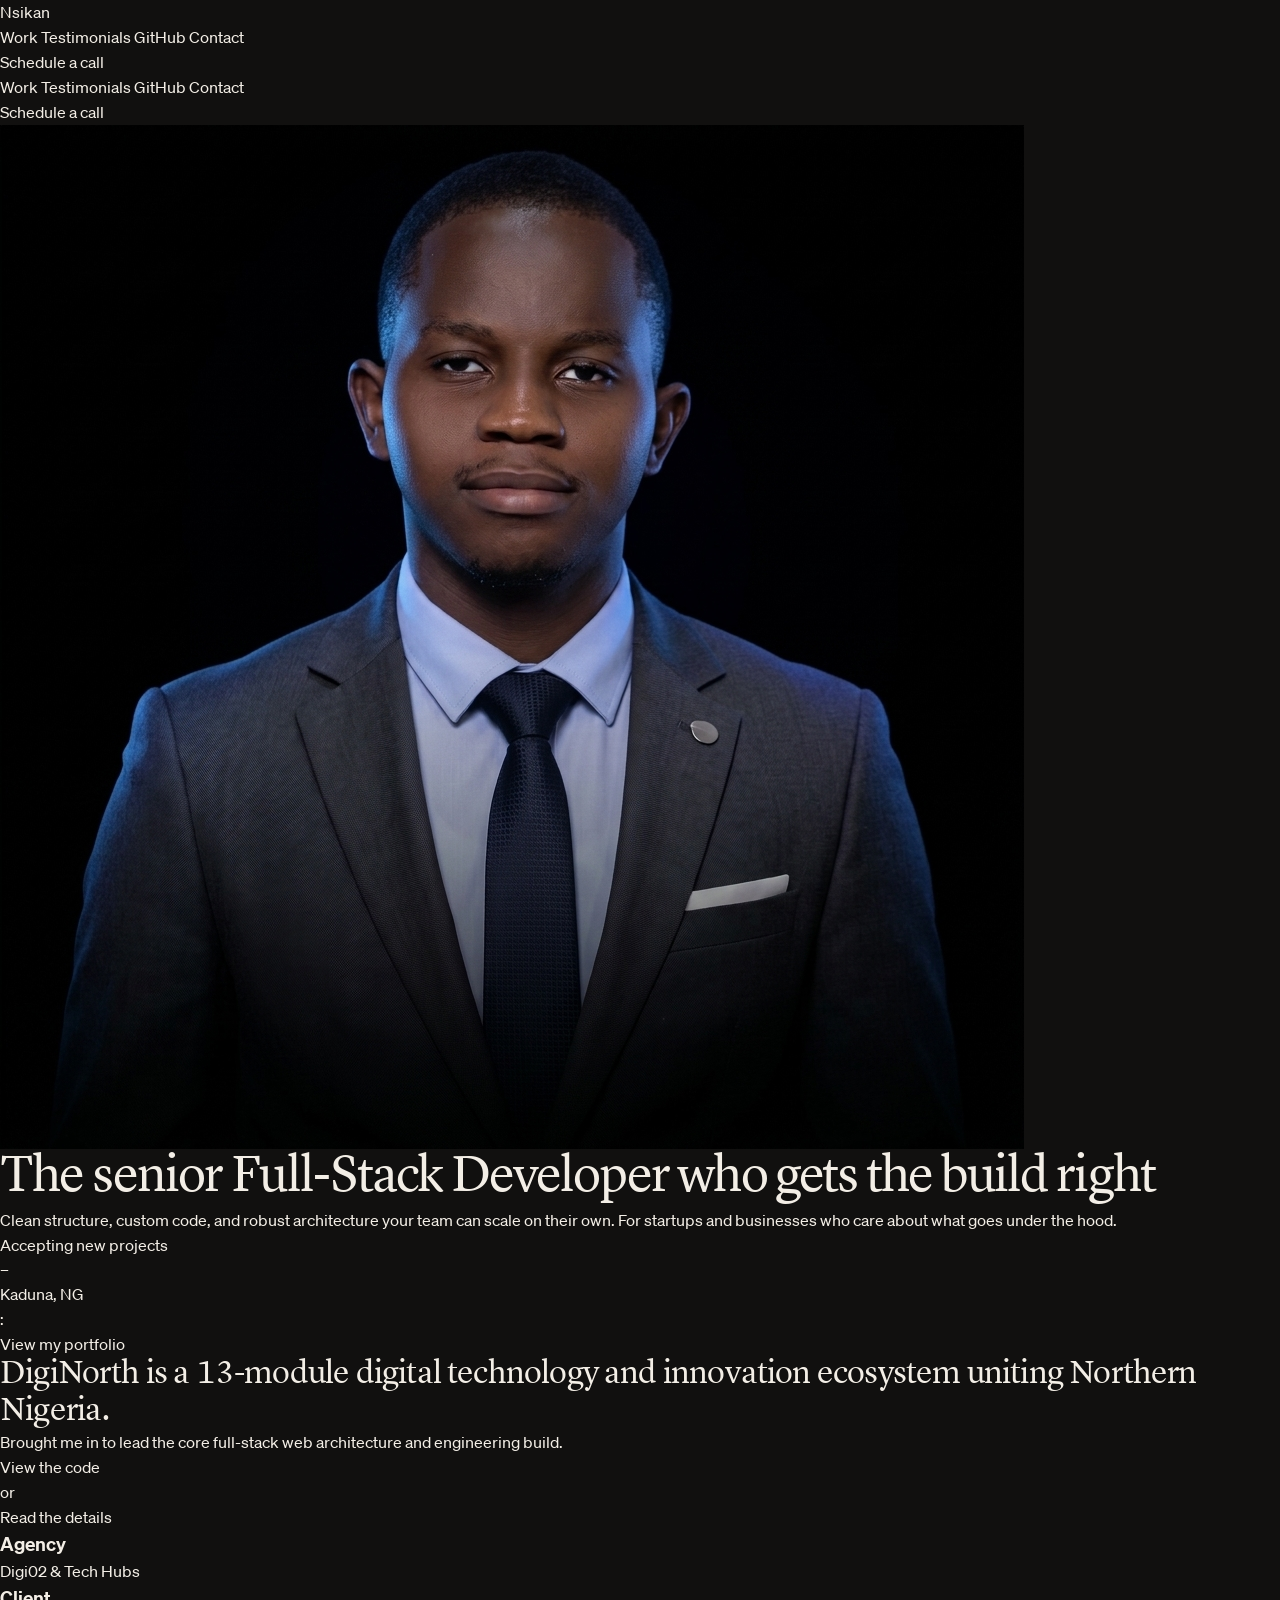
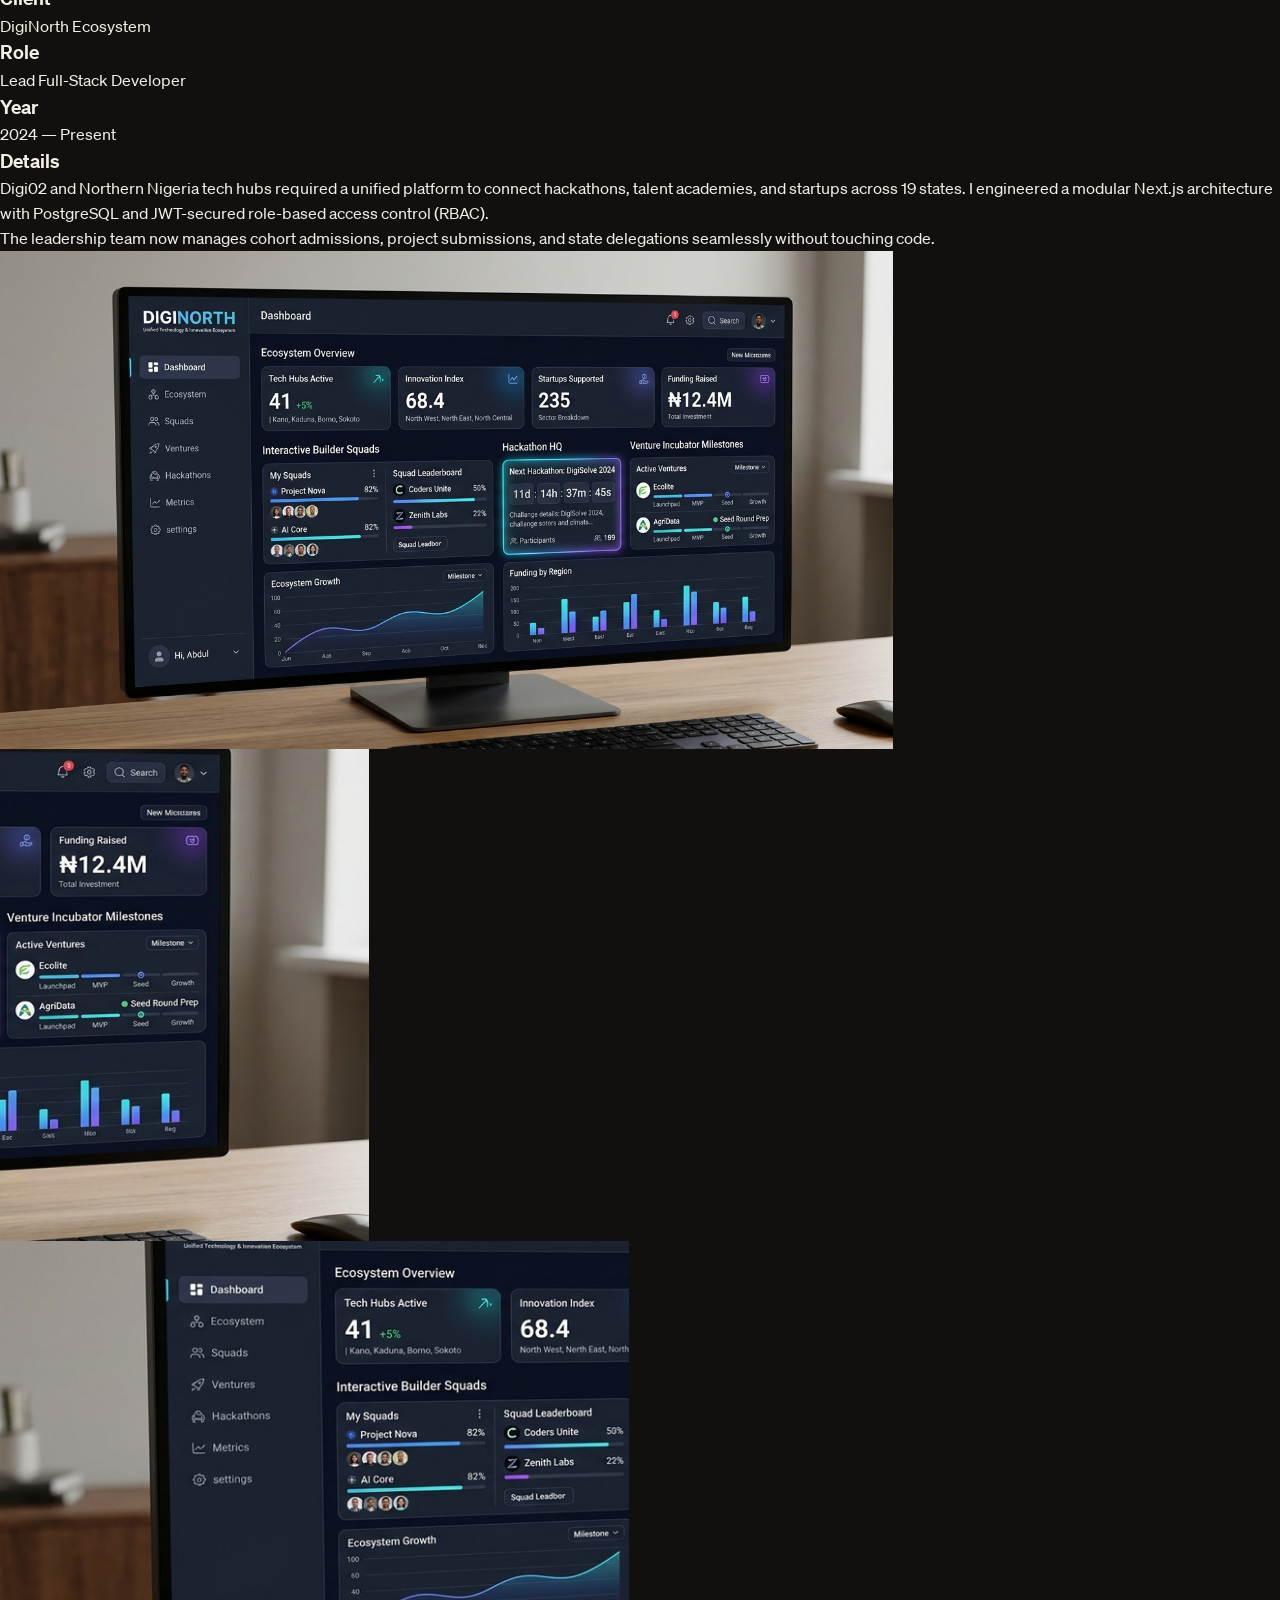
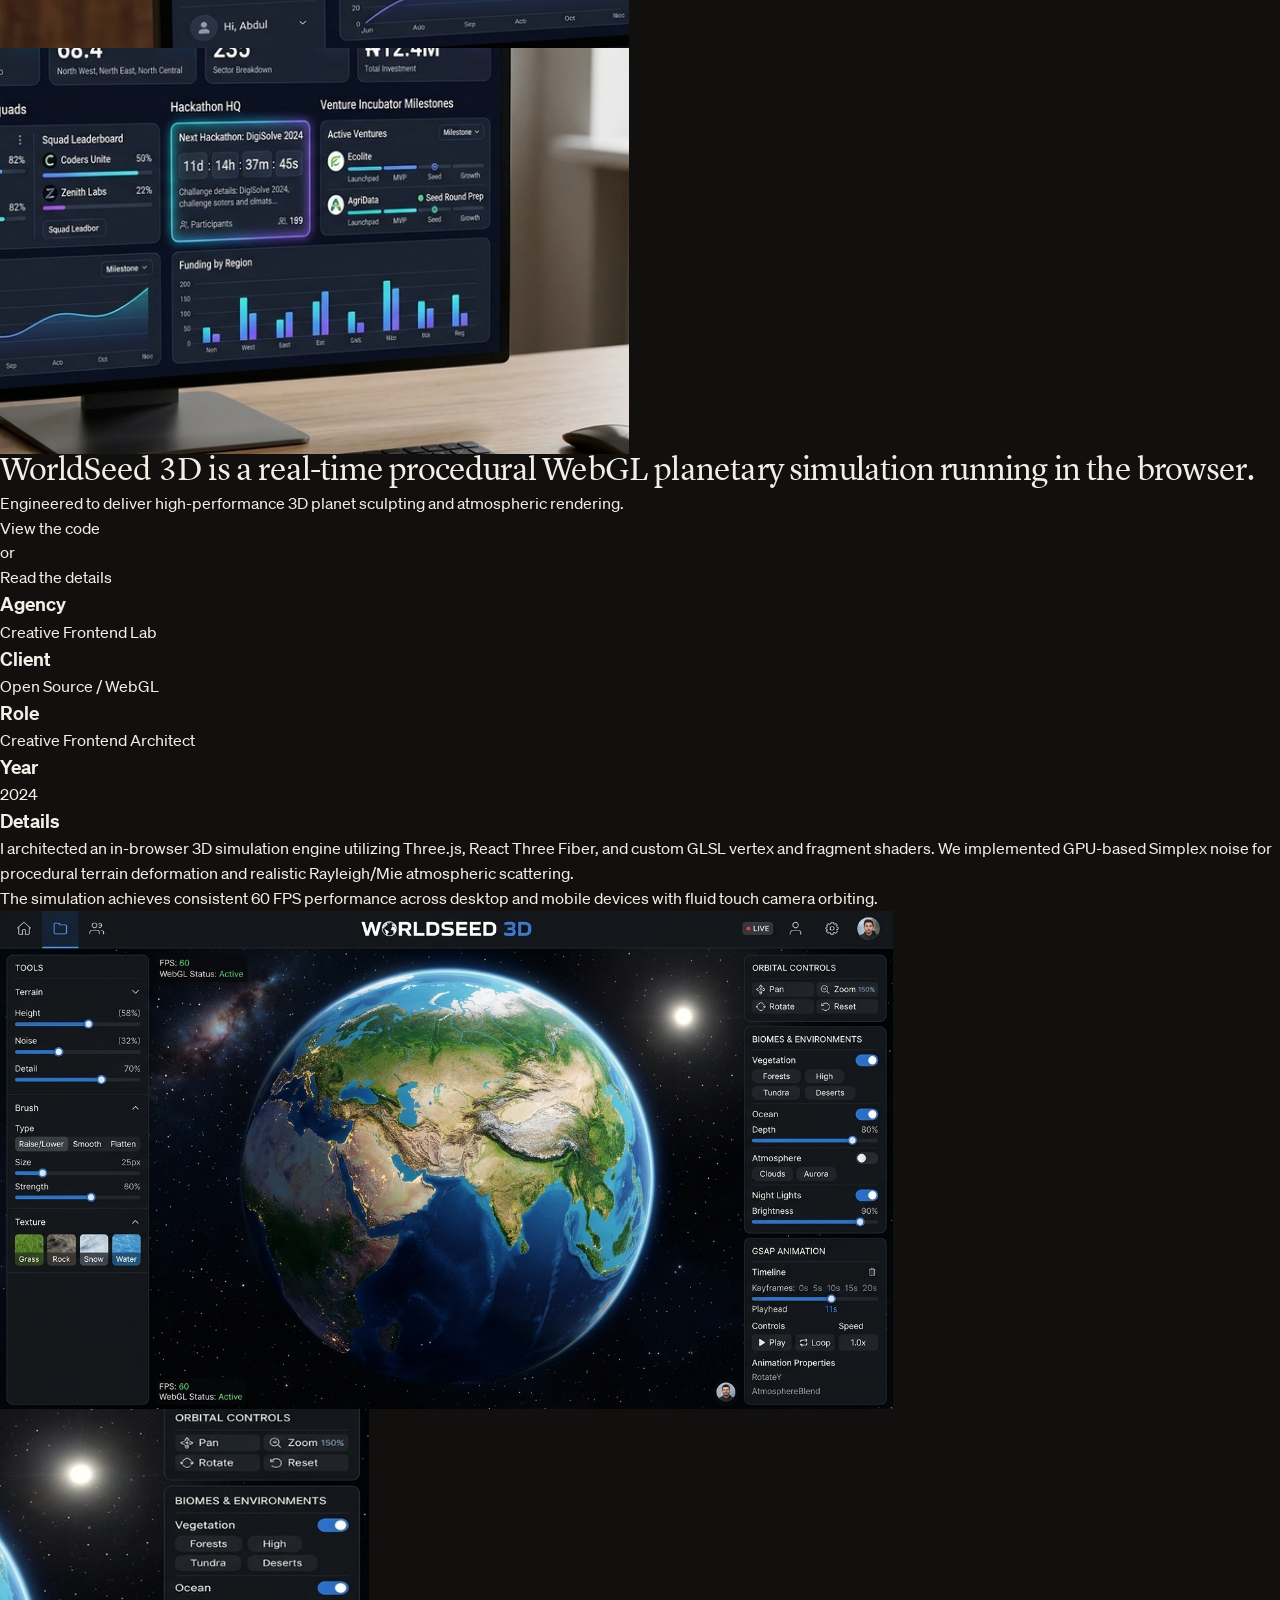
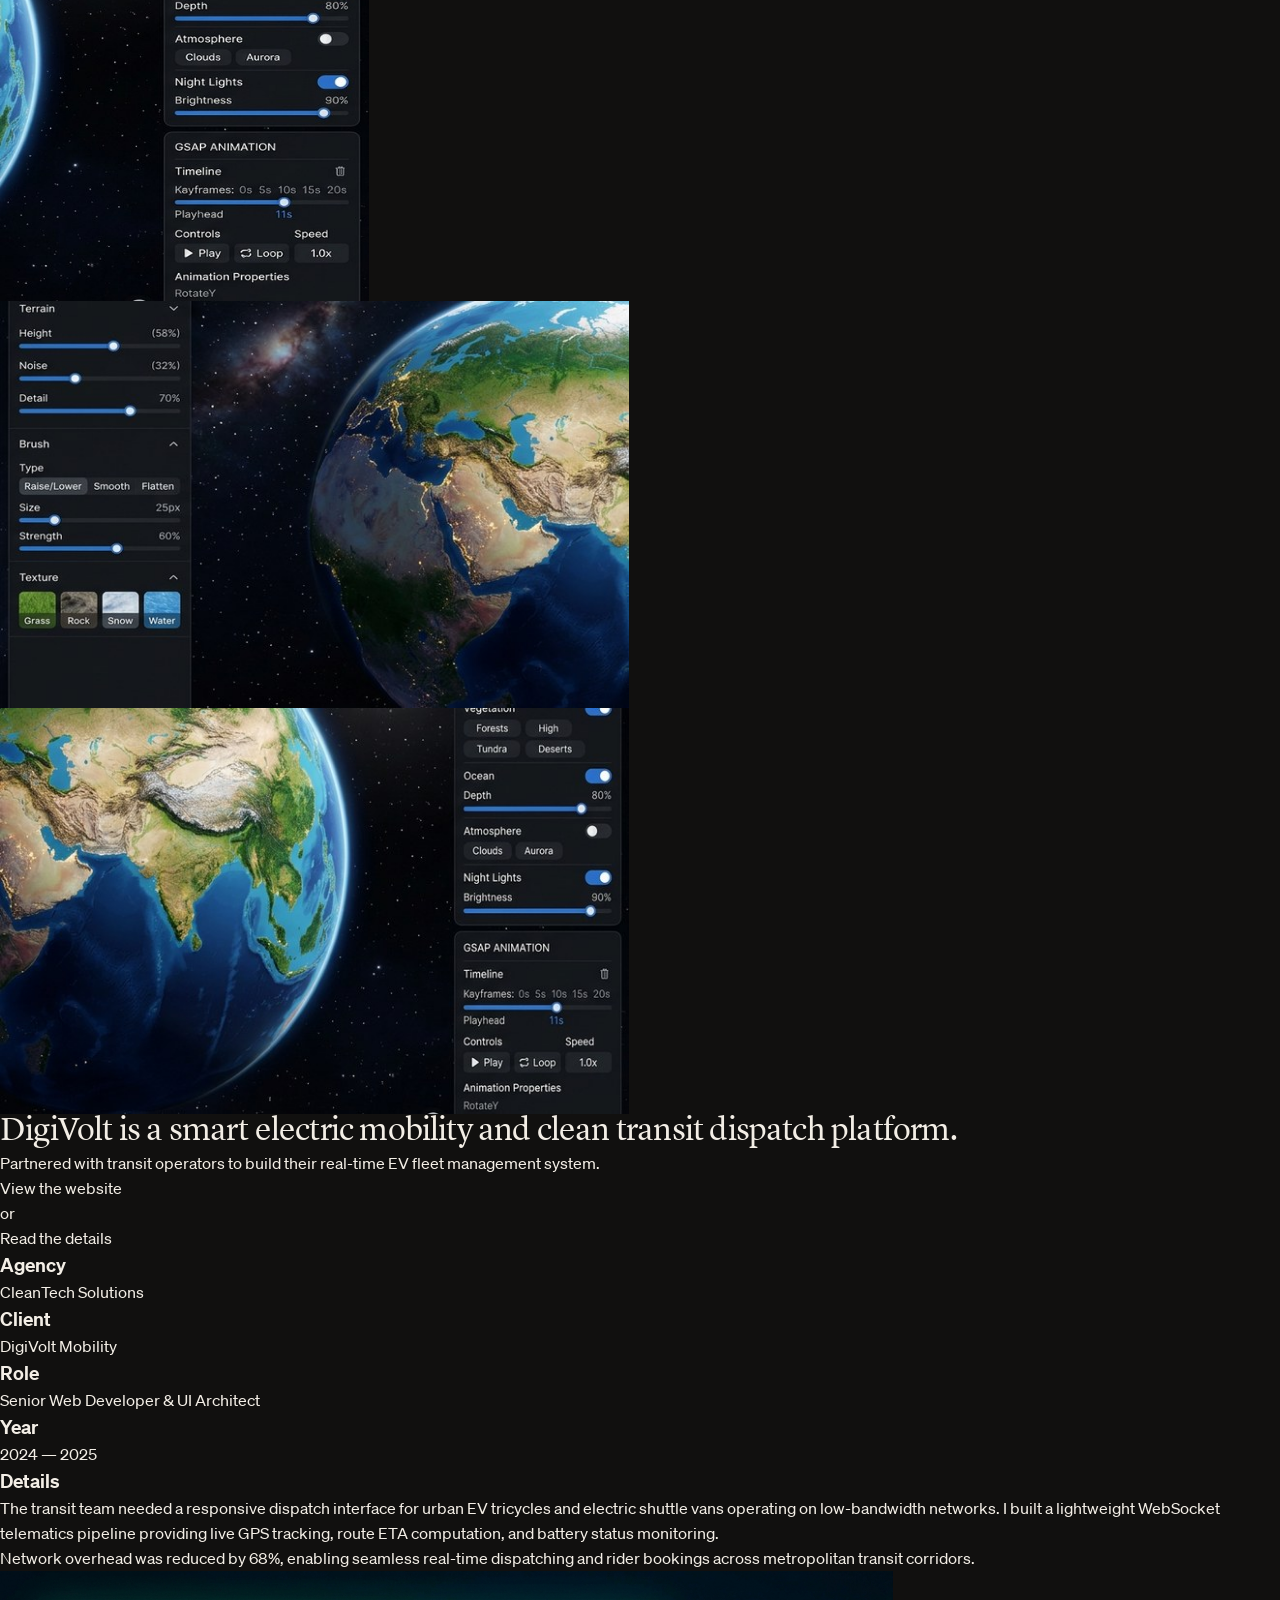
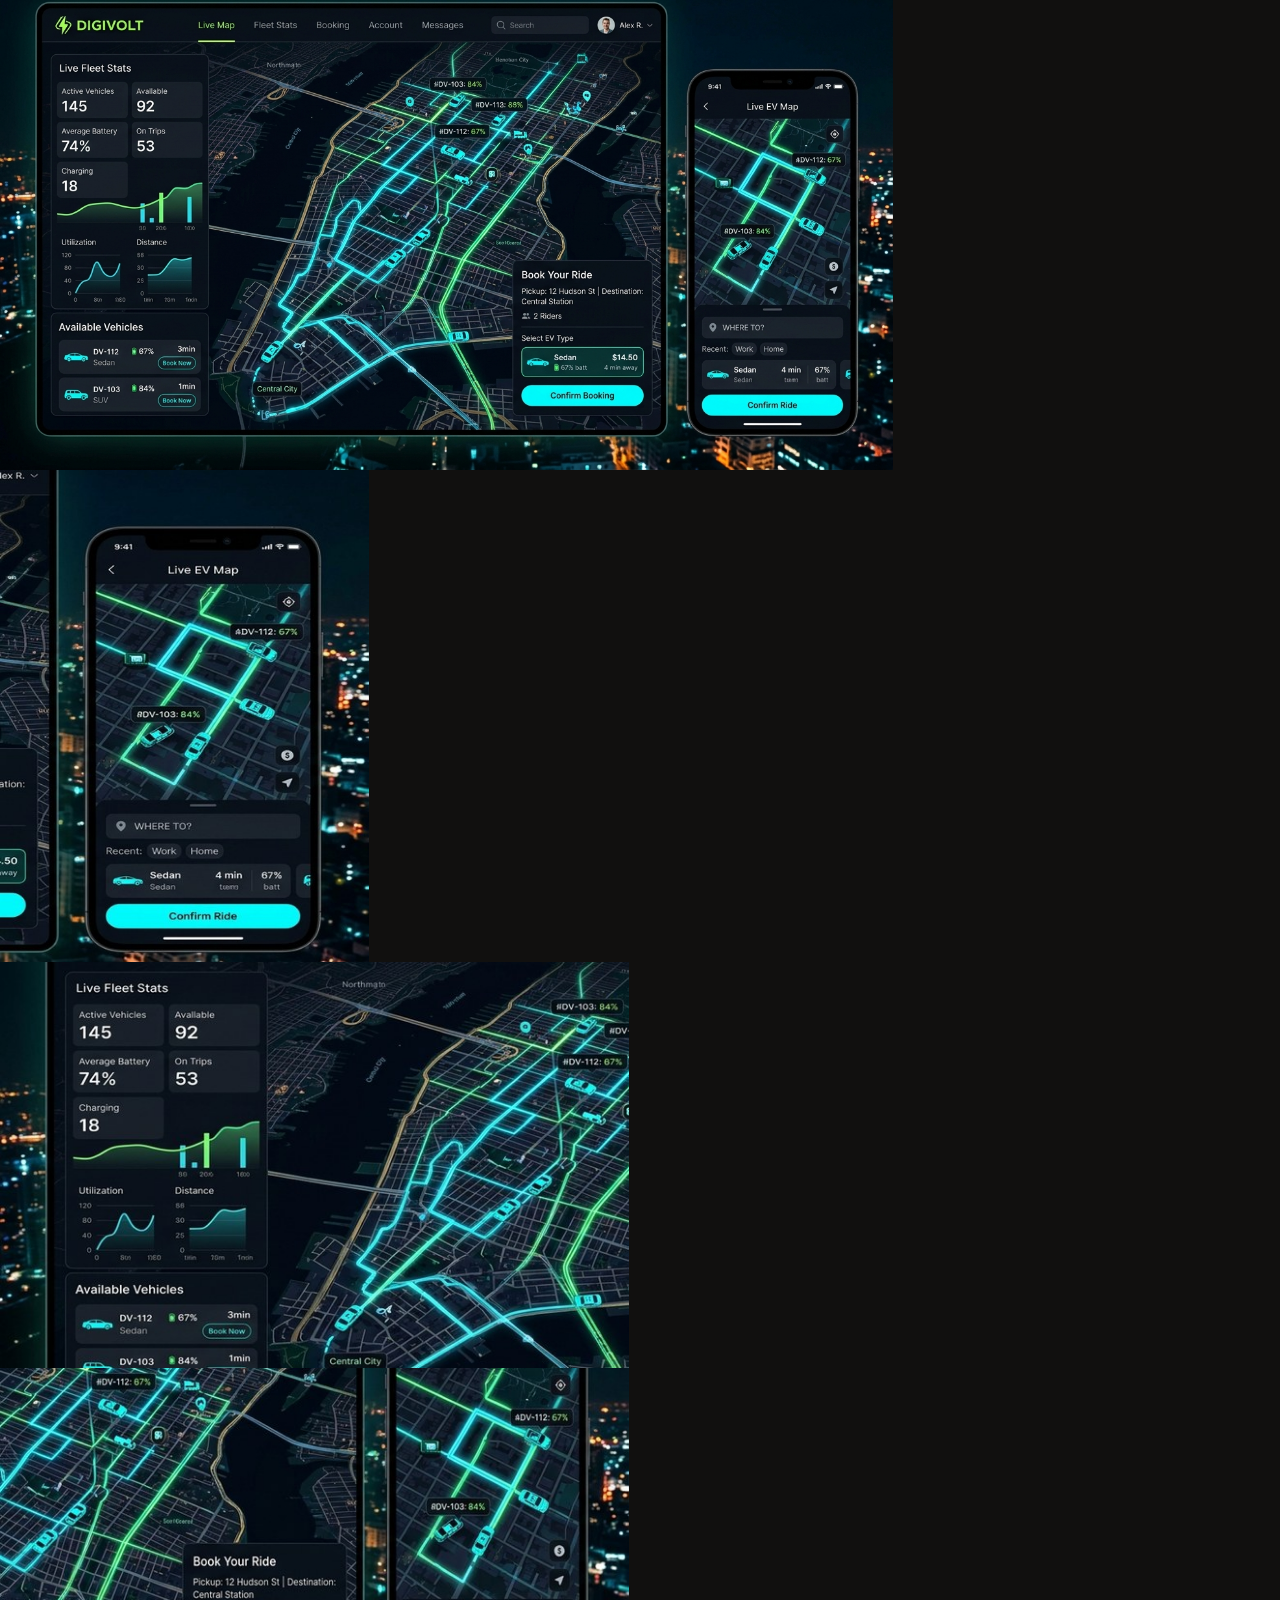
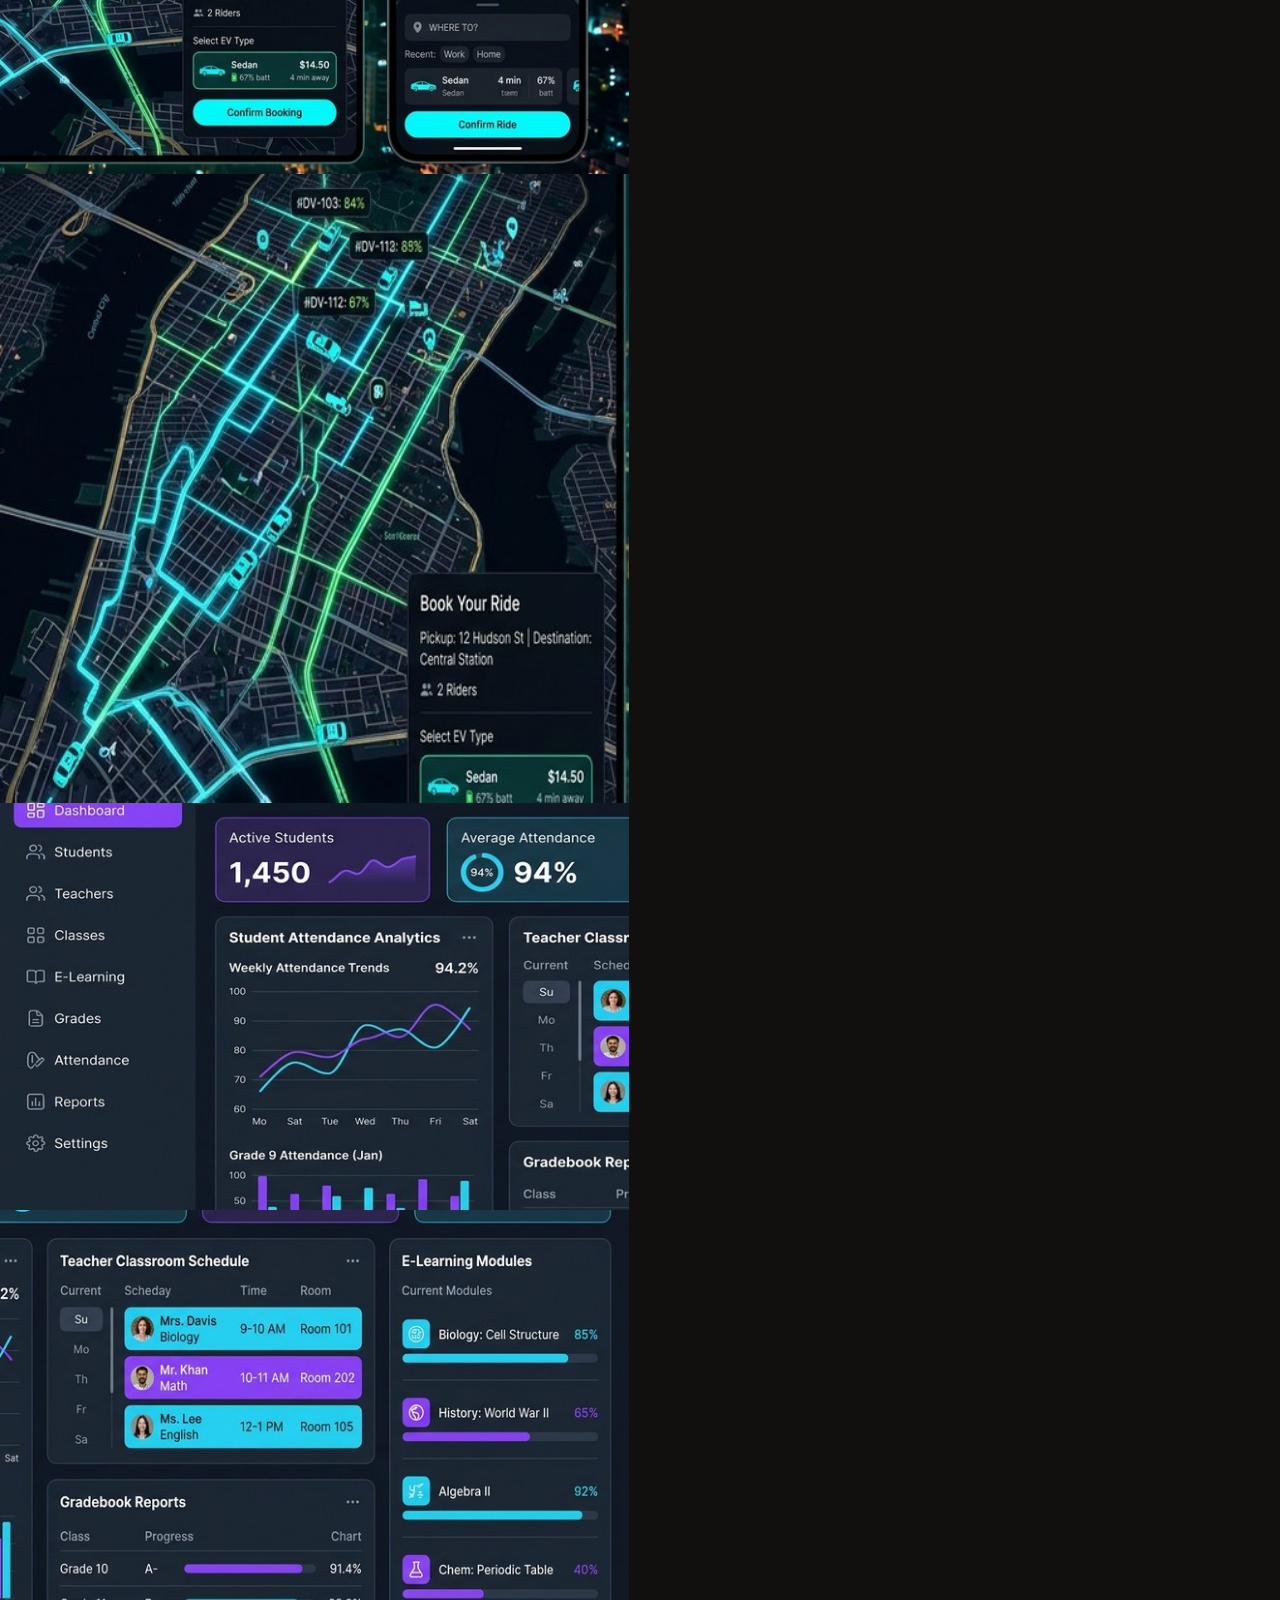
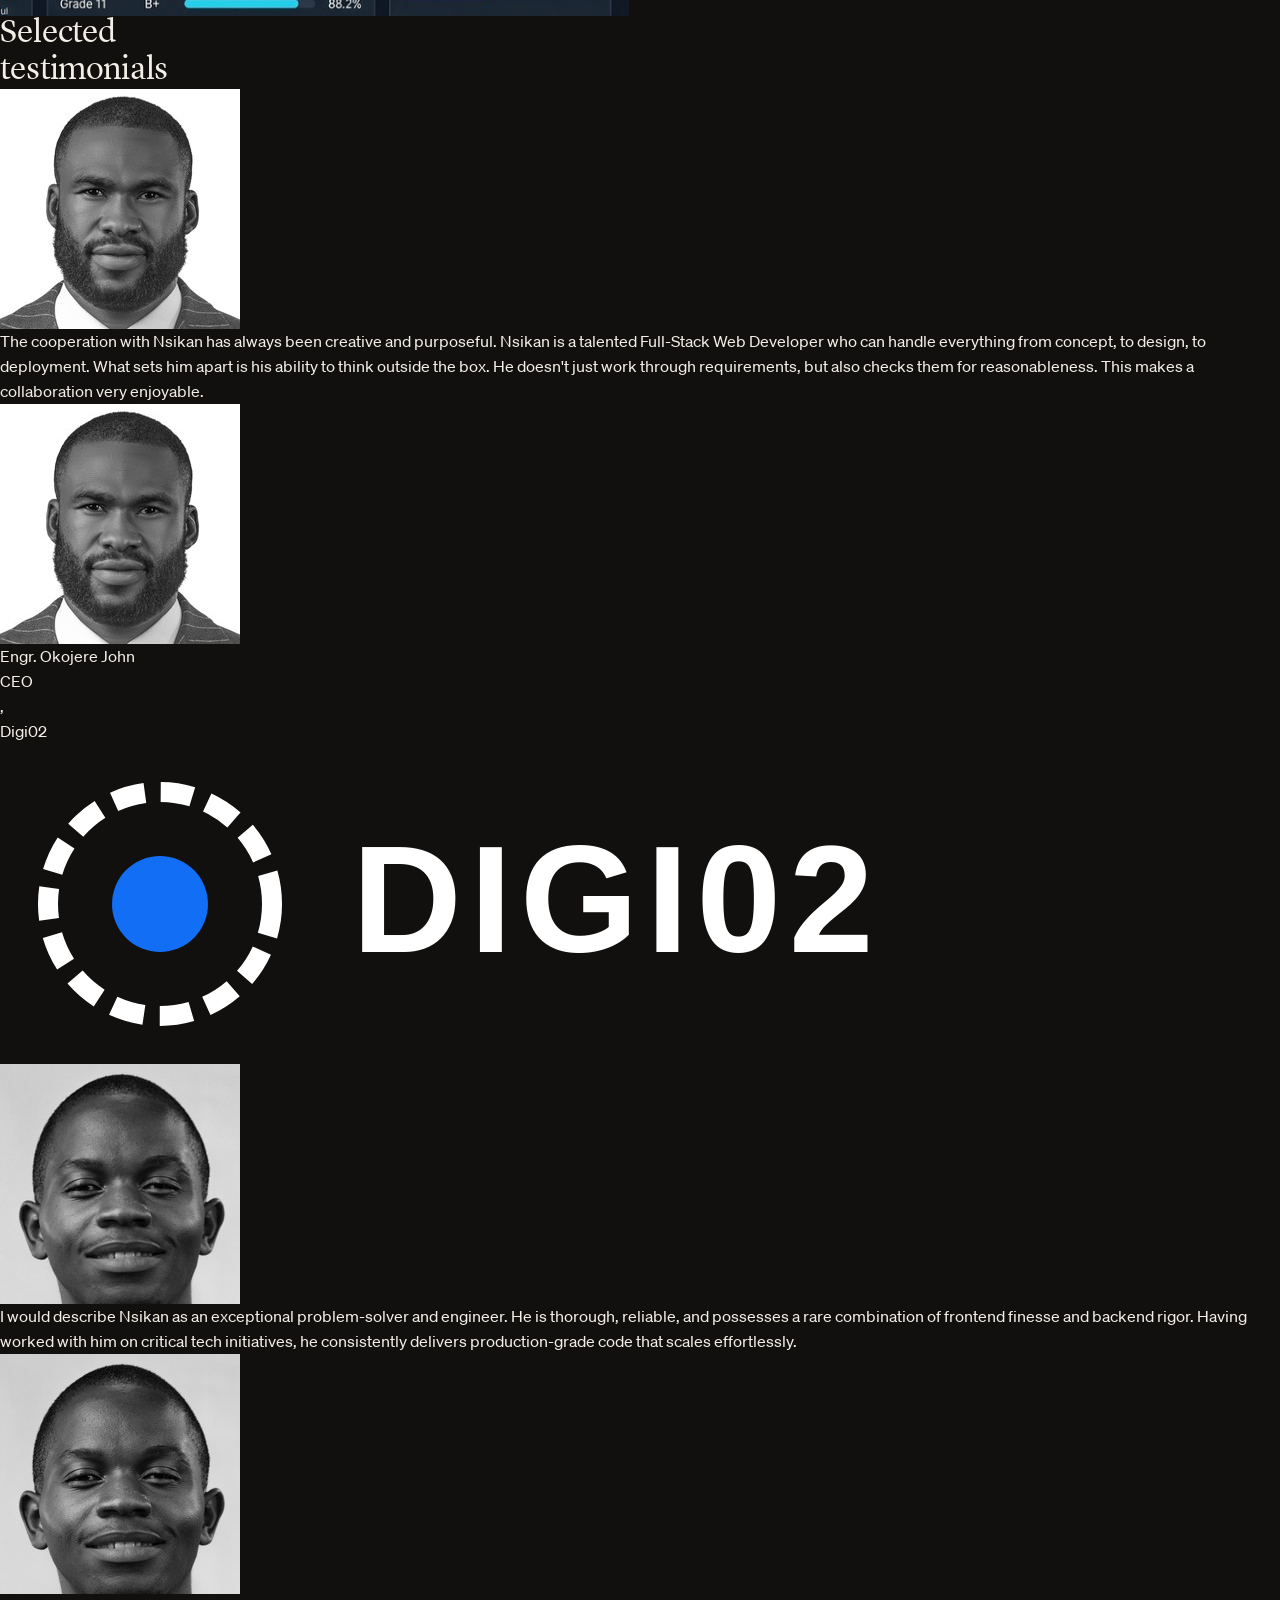
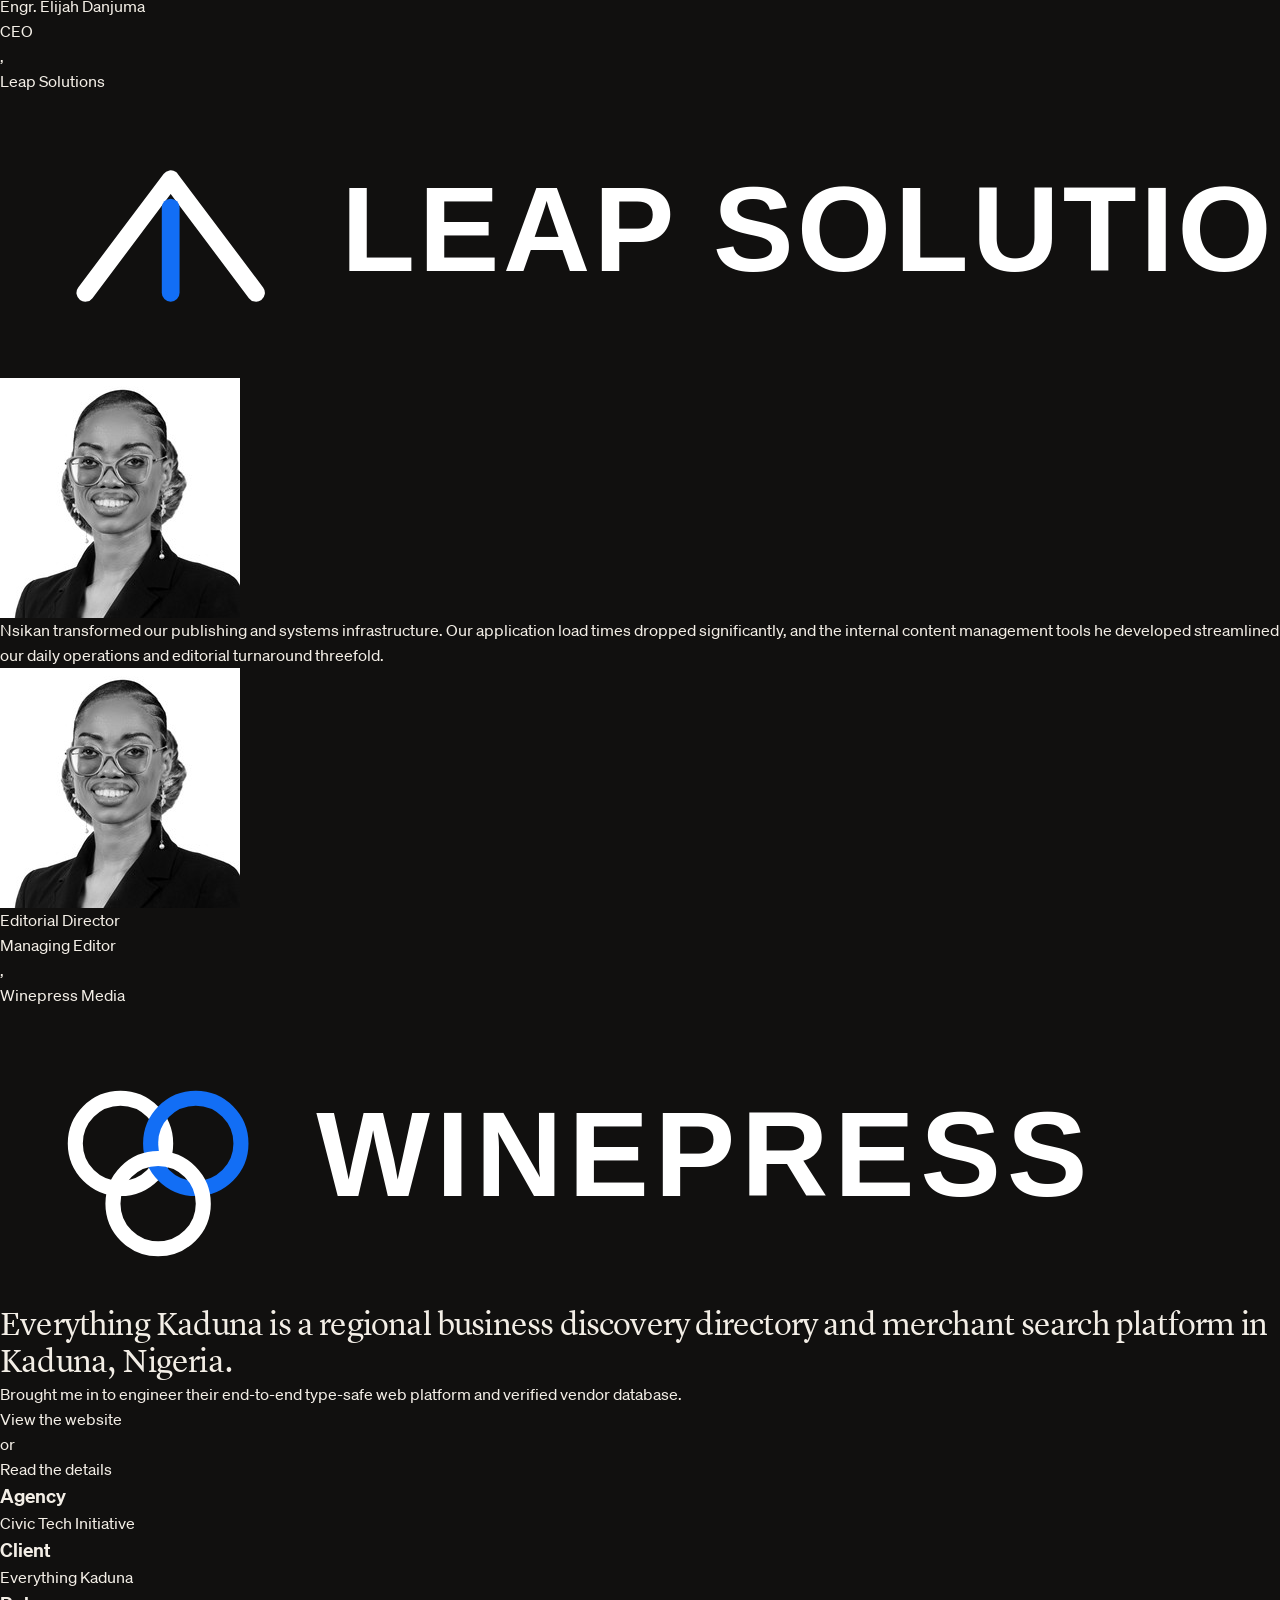
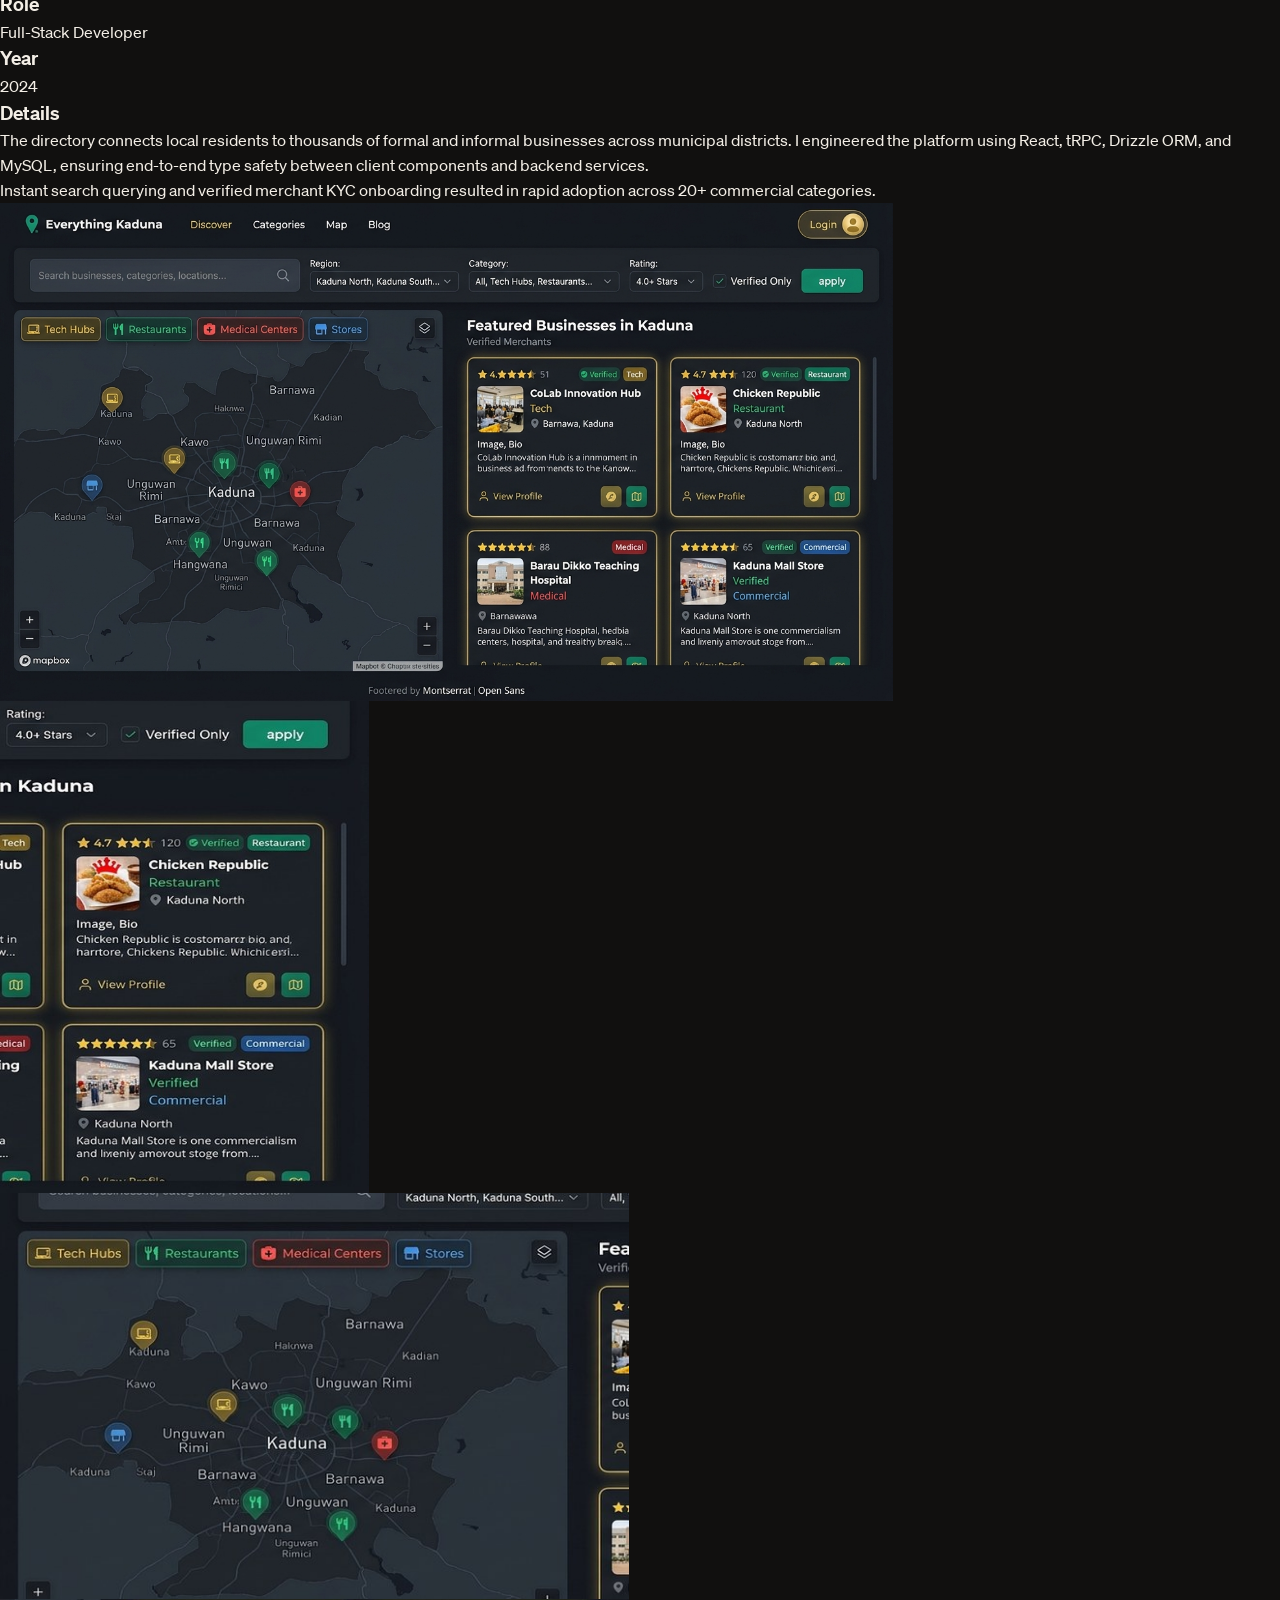
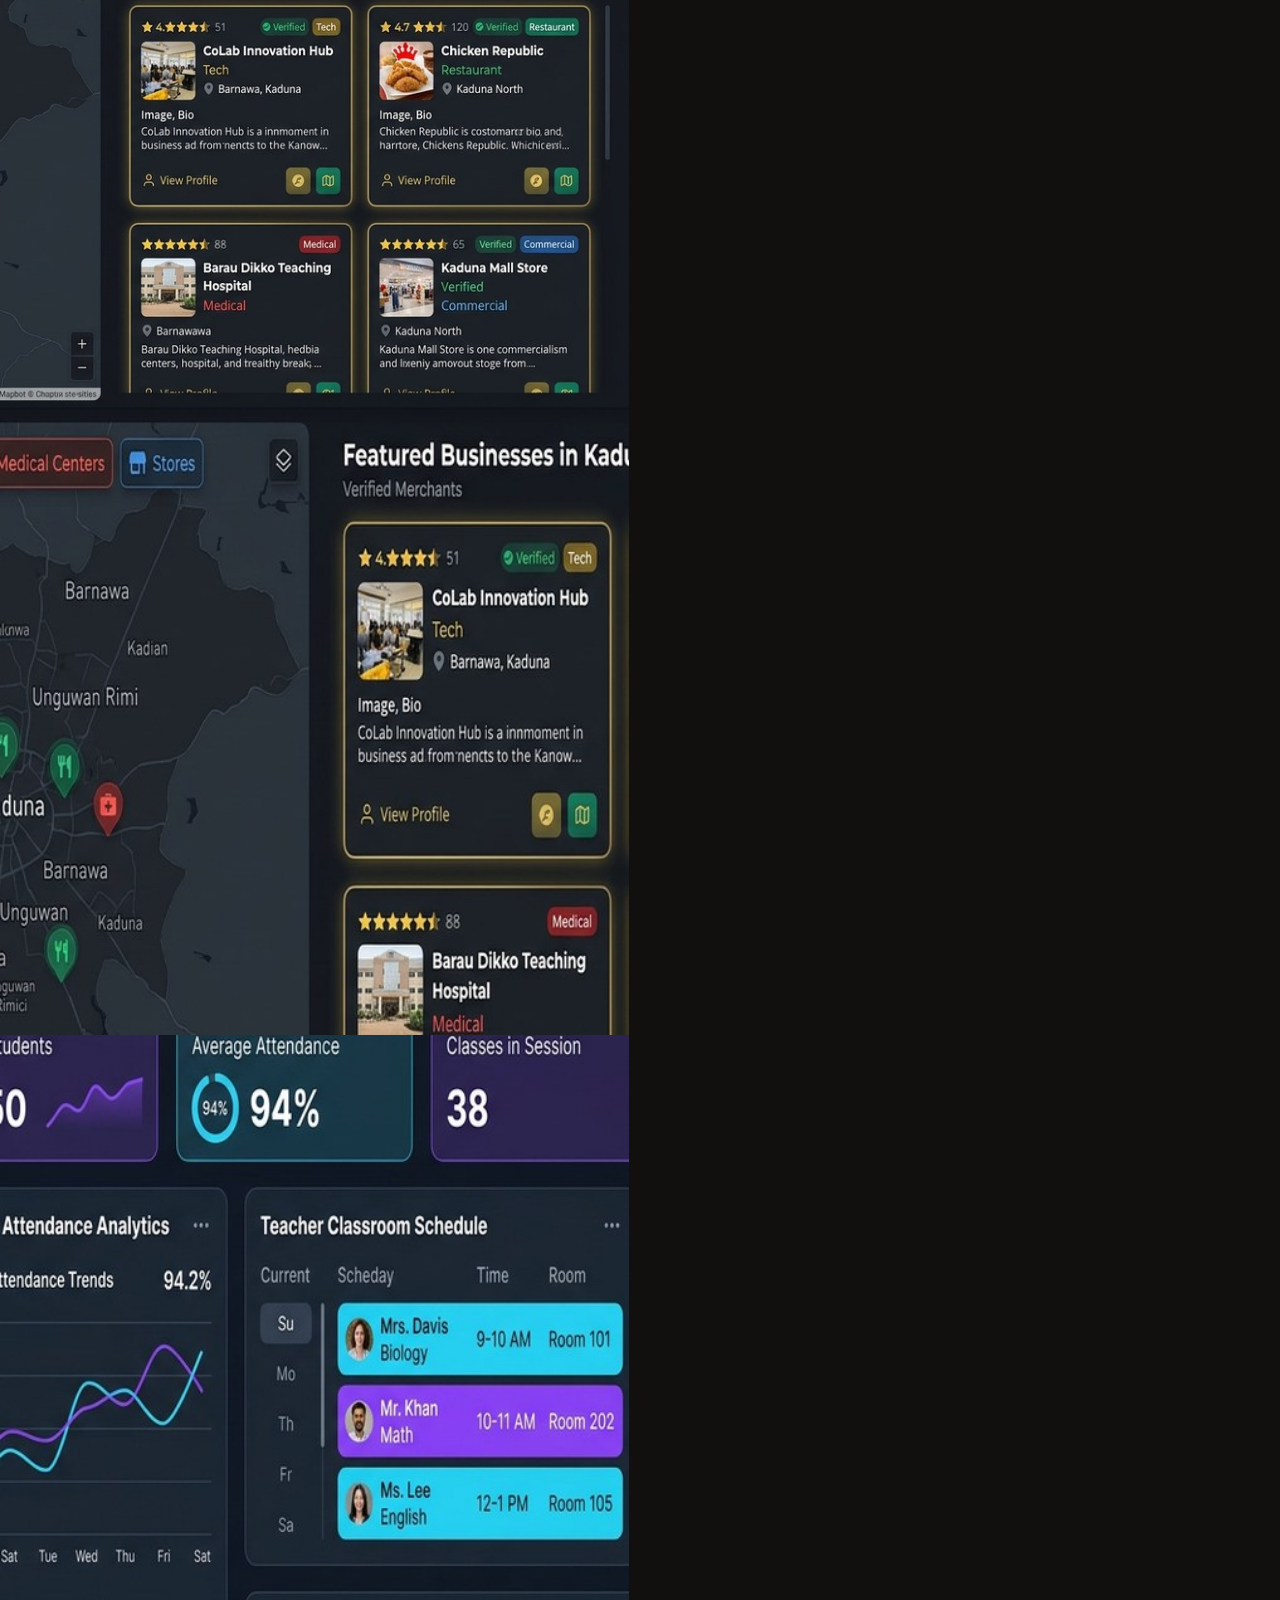
==== commit 56a15621: "Restore the exact Çağdaş-based index.html implementation" ====
--- a/index.html
+++ b/index.html
@@ -1,315 +1,789 @@
-<!doctype html>
+<!DOCTYPE html>
 <html lang="en">
 <head>
   <meta charset="utf-8">
-  <meta name="viewport" content="width=device-width,initial-scale=1">
-  <title>Nsikan-Abasi Essiet | Full-Stack Developer in Kaduna</title>
-  <meta name="description" content="Nsikan-Abasi Essiet is a senior full-stack developer in Kaduna, Nigeria. Explore work in WebGL, electric mobility, education and digital platforms.">
-  <meta name="theme-color" content="#11100f">
-  <meta property="og:type" content="website">
-  <meta property="og:title" content="Nsikan-Abasi Essiet | Full-Stack Developer in Kaduna">
-  <meta property="og:description" content="Nsikan-Abasi Essiet is a senior full-stack developer in Kaduna, Nigeria. Explore work in WebGL, electric mobility, education and digital platforms.">
-  <meta property="og:site_name" content="Nsikan Essiet">
-  <meta name="twitter:card" content="summary_large_image">
-  <!-- deployment-meta -->
-  <link rel="icon" href="assets/portfolio/mark.svg" type="image/svg+xml">
-  <link rel="stylesheet" href="styles.css">
-  <script type="application/ld+json">{"@context": "https://schema.org", "@type": "ProfilePage", "mainEntity": {"@type": "Person", "name": "Nsikan-Abasi Essiet", "alternateName": "Nsikan Essiet", "jobTitle": "Senior Full-Stack Developer", "sameAs": ["https://github.com/iNfix-2"], "homeLocation": {"@type": "Place", "name": "Kaduna, Nigeria"}}}</script>
+  <title>Nsikan Essiet — Senior Full-Stack &amp; Web Developer</title>
+  <meta content="The senior Full-Stack Developer who gets the build right. Clean structure, custom code, and robust architecture your team can scale on their own." name="description">
+  <meta content="width=device-width, initial-scale=1" name="viewport">
+  <link href="styles.css" rel="stylesheet" type="text/css">
+  <link href="data:image/svg+xml,<svg xmlns=%22http://www.w3.org/2000/svg%22 viewBox=%220 0 100 100%22><text y=%22.9em%22 font-size=%2290%22>⚡</text></svg>" rel="shortcut icon" type="image/x-icon">
 </head>
 <body>
-  <a class="skip" href="#main">Skip to content</a>
-  <header class="site-head wrap">
-    <a class="brand" href="./" aria-label="Nsikan Essiet, home">Nsikan<span>.</span></a>
-    <button class="nav-toggle" type="button" aria-expanded="false" aria-controls="main-nav" hidden>Menu</button>
-    <nav id="main-nav" aria-label="Main">
-      <a href="#portfolio">Work</a>
-      <a href="services/">Services</a>
-      <a href="rates/">Rates</a>
-      <a href="process/">Process</a>
-      <a href="agencies/">Agencies</a>
-      <a href="contact/">Contact</a>
-      <a class="mobile-call" href="call/">Schedule a call</a>
-    </nav>
-    <a class="head-call underlined" href="call/">Schedule a call</a>
-  </header>
-<main id="main">
-  <section class="hero" aria-labelledby="intro">
-    <div class="hero-portrait">
-      <img src="assets/portfolio/portrait.webp" alt="Nsikan-Abasi Essiet" width="1024" height="1024" fetchpriority="high">
+  <div class="page-wrapper">
+    <!-- Global Styles Embed from cagd.as -->
+    <div class="global-styles">
+      <div class="style-overrides w-embed">
+        <style>
+          * { -webkit-font-smoothing: antialiased; -moz-osx-font-smoothing: grayscale; }
+          a, .w-input, .w-select, .w-tab-link, .w-nav-brand, .w-dropdown-btn, .w-dropdown-toggle, .w-slider-arrow-left, .w-slider-arrow-right {
+            color: inherit; text-decoration: inherit; font-size: inherit;
+          }
+          *[tabindex]:focus-visible, input[type="file"]:focus-visible {
+            outline: 0.125rem solid #4d65ff; outline-offset: 0.125rem;
+          }
+          .w-richtext > :not(div):first-child, .w-richtext > div:first-child > :first-child { margin-top: 0 !important; }
+          .w-richtext > :last-child, .w-richtext ol li:last-child, .w-richtext ul li:last-child { margin-bottom: 0 !important; }
+          .pointer-events-off { pointer-events: none; }
+          .pointer-events-on { pointer-events: auto; }
+          .div-square::after { content: ""; display: block; padding-bottom: 100%; }
+          .container-medium, .container-small, .container-large { margin-right: auto !important; margin-left: auto !important; }
+        </style>
+      </div>
     </div>
-    <div class="hero-content wrap">
-      <h1 id="intro">I’m Nsikan Essiet.<br>A <em>full‑stack developer.</em></h1>
-      <p>I build web platforms, real-time systems and interactive 3D experiences. I work across the interface, the data and the code that ties them together.</p>
-      <div class="availability">
-        <span class="status"><i aria-hidden="true"></i>Open for projects</span>
-        <span>Kaduna, Nigeria <time data-clock>WAT</time></span>
+
+    <!-- Exact Navbar Component from cagd.as -->
+    <div class="navbar_component w-nav" data-animation="default" data-collapse="medium" data-doc-height="1" data-duration="400" data-easing="ease" data-easing2="ease" data-no-scroll="1" role="banner">
+      <nav class="navbar_container">
+        <a aria-current="page" class="navbar_logo-link w-nav-brand w--current" href="#">
+          <div class="logo-text">Nsikan</div>
+        </a>
+        <div class="navbar_menu is-page-height-tablet w-nav-menu" role="navigation">
+          <a aria-current="page" class="navbar_link w-nav-link w--current" href="#portfolio">Work</a>
+          <a class="navbar_link w-nav-link" href="#testimonials">Testimonials</a>
+          <a class="navbar_link w-nav-link" href="https://github.com/iNfix-2" target="_blank" rel="noopener noreferrer">GitHub</a>
+          <a class="navbar_link w-nav-link" href="mailto:mfonessiet0@gmail.com">Contact</a>
+        </div>
+        <div class="navbar_button-wrapper hide-tablet">
+          <a class="button is-small" href="mailto:mfonessiet0@gmail.com?subject=Project%20Inquiry%20via%20Portfolio">Schedule a call</a>
+        </div>
+      </nav>
+      <div class="nav_burger w-nav-button" aria-label="Open menu" role="button" tabindex="0" aria-expanded="false">
+        <div class="nav_burger-line"></div>
+        <div class="nav_burger-line"></div>
       </div>
-      <a class="underlined hero-link" href="#portfolio">View my portfolio</a>
+      <div aria-hidden="true" aria-label="Site menu" aria-modal="true" class="nav_overlay" role="dialog" tabindex="-1">
+        <nav class="nav_overlay-inner">
+          <a aria-current="page" class="nav_overlay-link w--current" href="#portfolio">Work</a>
+          <a class="nav_overlay-link" href="#testimonials">Testimonials</a>
+          <a class="nav_overlay-link" href="https://github.com/iNfix-2" target="_blank">GitHub</a>
+          <a class="nav_overlay-link" href="mailto:mfonessiet0@gmail.com">Contact</a>
+        </nav>
+        <a class="nav_overlay-cta" href="mailto:mfonessiet0@gmail.com?subject=Project%20Inquiry%20via%20Portfolio">Schedule a call</a>
+      </div>
     </div>
-  </section>
-  <section id="portfolio" class="wrap work" aria-label="Selected work">
-    <div class="work-group">
-<article class="work-entry" id="diginorth" aria-labelledby="diginorth-title">
-  <div class="work-copy">
-    <h2 id="diginorth-title"><a href="work/diginorth/">DigiNorth</a> brings Northern Nigeria’s innovation programmes into one platform.</h2>
-    <p class="work-intro">Connect hackathons, talent academies and startup programmes across the 19 states of Northern Nigeria.</p>
-    <div class="text-links"><a class="underlined" href="https://diginorth.org">View the website</a> <a class="underlined" href="https://github.com/iNfix-2/DigiNorth">View the code</a> <a class="underlined" href="work/diginorth/">Full case study</a></div>
-    <details class="project-details" open>
-      <summary>Read the details</summary>
-      <div class="project-details-body">
-        <dl class="facts">
-          <div><dt>Project</dt><dd>DigiNorth</dd></div>
-          <div><dt>Type</dt><dd>Platform engineering</dd></div>
-          <div><dt>Role</dt><dd>Lead full-stack developer</dd></div>
-          <div><dt>Stack</dt><dd>Next.js, PostgreSQL, role-based access control</dd></div>
-        </dl>
-        <h3>Details</h3>
-        <p>I structured the platform as 13 modules backed by PostgreSQL. Role-based access gives programme teams the tools they need to manage their own cohorts and submissions.</p>
-        <p>Organisers can admit a cohort, review a project and manage a state delegation from the same system.</p>
+
+    <!-- Main Wrapper -->
+    <div class="main-wrapper">
+
+      <!-- Exact Hero Component from cagd.as -->
+      <header class="section_hero is-home">
+        <!-- Hero background aura & portrait -->
+        <div class="cagdas-hero-bg" aria-hidden="true">
+          <div class="hero-glow-layer">
+            <div class="hero-glow-1"></div>
+            <div class="hero-glow-2"></div>
+          </div>
+          <div class="hero-photo-wrap" id="heroPhotoWrap">
+            <img src="assets/images/hero/nsikan-hero.jpg" alt="Nsikan Essiet" class="hero-photo-img" loading="eager">
+          </div>
+        </div>
+
+        <div class="padding-global">
+          <div class="container-large is-hero is-home">
+            <div class="w-layout-grid header_content">
+              <div class="header-wrapper">
+                <h1>
+                  The senior
+                  <span class="webflow">Full-Stack</span>
+                  Developer who gets the build right
+                </h1>
+                <div class="max-width-header">
+                  <p class="text-size-regular">
+                    Clean structure, custom code, and robust architecture your team can scale on their own. For startups and businesses who care about what goes under the hood.
+                  </p>
+                </div>
+                <div class="hero_tags is-home">
+                  <div class="hero_tag">
+                    <div class="icon_available"></div>
+                    <div class="tagline is-light is-home">Accepting new projects</div>
+                  </div>
+                  <div class="tagline is-light">–</div>
+                  <div class="hero_tag is-location">
+                    <div class="tagline is-light is-home">Kaduna, NG</div>
+                    <div class="tagline is-light is-home">
+                      <span class="time_hour"></span><span class="time_colon">:</span><span class="time_minutes"></span> <span class="time_period"></span>
+                    </div>
+                  </div>
+                </div>
+                <div class="button-group s-home">
+                  <a class="button" href="#portfolio">View my portfolio</a>
+                </div>
+              </div>
+            </div>
+          </div>
+        </div>
+      </header>
+
+      <!-- Exact Section Work from cagd.as -->
+      <section class="section_work" id="portfolio">
+        <div class="padding-global">
+          <div class="container-large">
+
+            <!-- 1st Batch of 3 Projects (dyn-list 1) -->
+            <div class="w-dyn-list">
+              <div class="work_list w-dyn-items" role="list">
+
+                <!-- Project 1: DigiNorth -->
+                <div class="work_item w-dyn-item" role="listitem">
+                  <div class="work_item-text">
+                    <div class="work_main">
+                      <div class="work_rich-text w-richtext">
+                        <h2>
+                          <a href="https://diginorth.org" rel="nofollow" target="_blank">DigiNorth</a>
+                          is a 13-module digital technology and innovation ecosystem uniting Northern Nigeria.
+                        </h2>
+                        <p>Brought me in to lead the core full-stack web architecture and engineering build.</p>
+                      </div>
+                      <div class="button-group">
+                        <a class="button w-inline-block" href="https://github.com/iNfix-2/DigiNorth" rel="nofollow" target="_blank">
+                          <div>View the code</div>
+                        </a>
+                        <div class="button_or is-mobile">or</div>
+                        <div class="button button_details" rel="nofollow" role="button" tabindex="0">
+                          <div>Read the details</div>
+                        </div>
+                      </div>
+                    </div>
+                    <div class="work-bottom">
+                      <div class="work_details-wrapper">
+                        <div class="work_details">
+                          <div class="work_details_item">
+                            <h3 class="tagline">Agency</h3>
+                            <div>Digi02 &amp; Tech Hubs</div>
+                          </div>
+                          <div class="work_details_item">
+                            <h3 class="tagline">Client</h3>
+                            <div>DigiNorth Ecosystem</div>
+                          </div>
+                        </div>
+                        <div class="work_details">
+                          <div class="work_details_item">
+                            <h3 class="tagline">Role</h3>
+                            <div>Lead Full-Stack Developer</div>
+                          </div>
+                          <div class="work_details_item">
+                            <h3 class="tagline">Year</h3>
+                            <div>2024 — Present</div>
+                          </div>
+                        </div>
+                      </div>
+                      <div class="work_details_item is-long">
+                        <h3 class="tagline">Details</h3>
+                        <div class="text-rich-text is-small w-richtext">
+                          <p>
+                            Digi02 and Northern Nigeria tech hubs required a unified platform to connect hackathons, talent academies, and startups across 19 states. I engineered a modular Next.js architecture with PostgreSQL and JWT-secured role-based access control (RBAC).
+                          </p>
+                          <p>
+                            The leadership team now manages cohort admissions, project submissions, and state delegations seamlessly without touching code.
+                          </p>
+                        </div>
+                      </div>
+                    </div>
+                  </div>
+                  <div class="work_item-images">
+                    <div class="work_images-wrapper">
+                      <div class="work-wrapper work-1">
+                        <img alt="DigiNorth Homepage" class="work-img" loading="lazy" src="assets/images/projects/diginorth-home.jpg" width="893">
+                      </div>
+                      <div class="work-wrapper work-2">
+                        <img alt="DigiNorth Mobile" class="work-img" loading="lazy" src="assets/images/projects/diginorth-mobile.jpg" width="369">
+                      </div>
+                    </div>
+                    <div class="work_images-wrapper">
+                      <div class="work-wrapper work-3">
+                        <img alt="DigiNorth Dashboard" class="work-img" loading="lazy" src="assets/images/projects/diginorth-detail1.jpg" width="629">
+                      </div>
+                      <div class="work-wrapper work-3">
+                        <img alt="DigiNorth Hackathons" class="work-img" loading="lazy" src="assets/images/projects/diginorth-detail2.jpg" width="629">
+                      </div>
+                    </div>
+                  </div>
+                </div>
+
+                <!-- Project 2: WorldSeed 3D -->
+                <div class="work_item w-dyn-item" role="listitem">
+                  <div class="work_item-text">
+                    <div class="work_main">
+                      <div class="work_rich-text w-richtext">
+                        <h2>
+                          <a href="https://github.com/iNfix-2/3d_web" rel="nofollow" target="_blank">WorldSeed 3D</a>
+                          is a real-time procedural WebGL planetary simulation running in the browser.
+                        </h2>
+                        <p>Engineered to deliver high-performance 3D planet sculpting and atmospheric rendering.</p>
+                      </div>
+                      <div class="button-group">
+                        <a class="button w-inline-block" href="https://github.com/iNfix-2/3d_web" rel="nofollow" target="_blank">
+                          <div>View the code</div>
+                        </a>
+                        <div class="button_or is-mobile">or</div>
+                        <div class="button button_details" rel="nofollow" role="button" tabindex="0">
+                          <div>Read the details</div>
+                        </div>
+                      </div>
+                    </div>
+                    <div class="work-bottom">
+                      <div class="work_details-wrapper">
+                        <div class="work_details">
+                          <div class="work_details_item">
+                            <h3 class="tagline">Agency</h3>
+                            <div>Creative Frontend Lab</div>
+                          </div>
+                          <div class="work_details_item">
+                            <h3 class="tagline">Client</h3>
+                            <div>Open Source / WebGL</div>
+                          </div>
+                        </div>
+                        <div class="work_details">
+                          <div class="work_details_item">
+                            <h3 class="tagline">Role</h3>
+                            <div>Creative Frontend Architect</div>
+                          </div>
+                          <div class="work_details_item">
+                            <h3 class="tagline">Year</h3>
+                            <div>2024</div>
+                          </div>
+                        </div>
+                      </div>
+                      <div class="work_details_item is-long">
+                        <h3 class="tagline">Details</h3>
+                        <div class="text-rich-text is-small w-richtext">
+                          <p>
+                            I architected an in-browser 3D simulation engine utilizing Three.js, React Three Fiber, and custom GLSL vertex and fragment shaders. We implemented GPU-based Simplex noise for procedural terrain deformation and realistic Rayleigh/Mie atmospheric scattering.
+                          </p>
+                          <p>
+                            The simulation achieves consistent 60 FPS performance across desktop and mobile devices with fluid touch camera orbiting.
+                          </p>
+                        </div>
+                      </div>
+                    </div>
+                  </div>
+                  <div class="work_item-images">
+                    <div class="work_images-wrapper">
+                      <div class="work-wrapper work-1">
+                        <img alt="WorldSeed 3D Simulation" class="work-img" loading="lazy" src="assets/images/projects/worldseed-home.jpg" width="893">
+                      </div>
+                      <div class="work-wrapper work-2">
+                        <img alt="WorldSeed Mobile View" class="work-img" loading="lazy" src="assets/images/projects/worldseed-mobile.jpg" width="369">
+                      </div>
+                    </div>
+                    <div class="work_images-wrapper">
+                      <div class="work-wrapper work-3">
+                        <img alt="WorldSeed Biome Shaders" class="work-img" loading="lazy" src="assets/images/projects/worldseed-detail1.jpg" width="629">
+                      </div>
+                      <div class="work-wrapper work-3">
+                        <img alt="WorldSeed Atmosphere" class="work-img" loading="lazy" src="assets/images/projects/worldseed-detail2.jpg" width="629">
+                      </div>
+                    </div>
+                  </div>
+                </div>
+
+                <!-- Project 3: DigiVolt Mobility -->
+                <div class="work_item w-dyn-item" role="listitem">
+                  <div class="work_item-text">
+                    <div class="work_main">
+                      <div class="work_rich-text w-richtext">
+                        <h2>
+                          <a href="https://github.com/iNfix-2" rel="nofollow" target="_blank">DigiVolt</a>
+                          is a smart electric mobility and clean transit dispatch platform.
+                        </h2>
+                        <p>Partnered with transit operators to build their real-time EV fleet management system.</p>
+                      </div>
+                      <div class="button-group">
+                        <a class="button w-inline-block" href="https://github.com/iNfix-2" rel="nofollow" target="_blank">
+                          <div>View the website</div>
+                        </a>
+                        <div class="button_or is-mobile">or</div>
+                        <div class="button button_details" rel="nofollow" role="button" tabindex="0">
+                          <div>Read the details</div>
+                        </div>
+                      </div>
+                    </div>
+                    <div class="work-bottom">
+                      <div class="work_details-wrapper">
+                        <div class="work_details">
+                          <div class="work_details_item">
+                            <h3 class="tagline">Agency</h3>
+                            <div>CleanTech Solutions</div>
+                          </div>
+                          <div class="work_details_item">
+                            <h3 class="tagline">Client</h3>
+                            <div>DigiVolt Mobility</div>
+                          </div>
+                        </div>
+                        <div class="work_details">
+                          <div class="work_details_item">
+                            <h3 class="tagline">Role</h3>
+                            <div>Senior Web Developer &amp; UI Architect</div>
+                          </div>
+                          <div class="work_details_item">
+                            <h3 class="tagline">Year</h3>
+                            <div>2024 — 2025</div>
+                          </div>
+                        </div>
+                      </div>
+                      <div class="work_details_item is-long">
+                        <h3 class="tagline">Details</h3>
+                        <div class="text-rich-text is-small w-richtext">
+                          <p>
+                            The transit team needed a responsive dispatch interface for urban EV tricycles and electric shuttle vans operating on low-bandwidth networks. I built a lightweight WebSocket telematics pipeline providing live GPS tracking, route ETA computation, and battery status monitoring.
+                          </p>
+                          <p>
+                            Network overhead was reduced by 68%, enabling seamless real-time dispatching and rider bookings across metropolitan transit corridors.
+                          </p>
+                        </div>
+                      </div>
+                    </div>
+                  </div>
+                  <div class="work_item-images">
+                    <div class="work_images-wrapper">
+                      <div class="work-wrapper work-1">
+                        <img alt="DigiVolt Portal" class="work-img" loading="lazy" src="assets/images/projects/digivolt-home.jpg" width="893">
+                      </div>
+                      <div class="work-wrapper work-2">
+                        <img alt="DigiVolt Mobile Booking" class="work-img" loading="lazy" src="assets/images/projects/digivolt-mobile.jpg" width="369">
+                      </div>
+                    </div>
+                    <div class="work_images-wrapper">
+                      <div class="work-wrapper work-3">
+                        <img alt="Live Fleet Map" class="work-img" loading="lazy" src="assets/images/projects/digivolt-detail1.jpg" width="629">
+                      </div>
+                      <div class="work-wrapper work-3">
+                        <img alt="Charging Hubs" class="work-img" loading="lazy" src="assets/images/projects/digivolt-detail2.jpg" width="629">
+                      </div>
+                    </div>
+                    <div class="work_images-wrapper">
+                      <div class="work-wrapper work-5">
+                        <img alt="Fleet Analytics" class="work-img" loading="lazy" src="assets/images/projects/digivolt-detail3.jpg" width="629">
+                      </div>
+                      <div class="work-wrapper work-5">
+                        <img alt="Edukom Suite" class="work-img" loading="lazy" src="assets/images/projects/edukom-detail1.jpg" width="629">
+                      </div>
+                      <div class="work-wrapper work-5">
+                        <img alt="Edukom Portal" class="work-img" loading="lazy" src="assets/images/projects/edukom-detail2.jpg" width="629">
+                      </div>
+                    </div>
+                  </div>
+                </div>
+
+              </div>
+            </div>
+
+            <!-- Exact Mid-Portfolio Testimonials Section from cagd.as -->
+            <div class="padding-section-large" id="testimonials">
+              <div class="testimonial_grid">
+                <h2>
+                  Selected<br>testimonials
+                </h2>
+                <div class="w-dyn-list">
+                  <div class="testimonial_component w-dyn-items" role="list">
+
+                    <!-- Testimonial 1 -->
+                    <div class="testimonial_item w-dyn-item" role="listitem">
+                      <img alt="Engr. Okojere John" class="textimonial_photo" loading="lazy" src="assets/images/testimonials/okojere-john.jpg">
+                      <div class="testimonial_content">
+                        <div class="testimonial_wrapper">
+                          <blockquote class="testimonial_text">
+                            The cooperation with Nsikan has always been creative and purposeful. Nsikan is a talented Full-Stack Web Developer who can handle everything from concept, to design, to deployment. What sets him apart is his ability to think outside the box. He doesn&#x27;t just work through requirements, but also checks them for reasonableness. This makes a collaboration very enjoyable.
+                          </blockquote>
+                        </div>
+                        <div class="testimonial_info">
+                          <img alt="Engr. Okojere John" class="textimonial_photo is-mobile" loading="lazy" src="assets/images/testimonials/okojere-john.jpg">
+                          <div class="testimonial_name">
+                            <div class="tagline">Engr. Okojere John</div>
+                            <div class="testimonial_position">
+                              <div>CEO</div>
+                              <div class="testimonial_comma">,</div>
+                              <div>Digi02</div>
+                            </div>
+                          </div>
+                          <div class="logo_wrapper">
+                            <img alt="Digi02" class="testimonial_logo" loading="lazy" src="assets/images/logos/digi02.svg">
+                          </div>
+                        </div>
+                      </div>
+                    </div>
+
+                    <!-- Testimonial 2 -->
+                    <div class="testimonial_item w-dyn-item" role="listitem">
+                      <img alt="Engr. Elijah Danjuma" class="textimonial_photo" loading="lazy" src="assets/images/testimonials/elijah-danjuma.jpg">
+                      <div class="testimonial_content">
+                        <div class="testimonial_wrapper">
+                          <blockquote class="testimonial_text">
+                            I would describe Nsikan as an exceptional problem-solver and engineer. He is thorough, reliable, and possesses a rare combination of frontend finesse and backend rigor. Having worked with him on critical tech initiatives, he consistently delivers production-grade code that scales effortlessly.
+                          </blockquote>
+                        </div>
+                        <div class="testimonial_info">
+                          <img alt="Engr. Elijah Danjuma" class="textimonial_photo is-mobile" loading="lazy" src="assets/images/testimonials/elijah-danjuma.jpg">
+                          <div class="testimonial_name">
+                            <div class="tagline">Engr. Elijah Danjuma</div>
+                            <div class="testimonial_position">
+                              <div>CEO</div>
+                              <div class="testimonial_comma">,</div>
+                              <div>Leap Solutions</div>
+                            </div>
+                          </div>
+                          <div class="logo_wrapper">
+                            <img alt="Leap Solutions" class="testimonial_logo" loading="lazy" src="assets/images/logos/leapsolutions.svg">
+                          </div>
+                        </div>
+                      </div>
+                    </div>
+
+                    <!-- Testimonial 3 -->
+                    <div class="testimonial_item w-dyn-item" role="listitem">
+                      <img alt="Editorial Director" class="textimonial_photo" loading="lazy" src="assets/images/testimonials/winepress-director.jpg">
+                      <div class="testimonial_content">
+                        <div class="testimonial_wrapper">
+                          <blockquote class="testimonial_text">
+                            Nsikan transformed our publishing and systems infrastructure. Our application load times dropped significantly, and the internal content management tools he developed streamlined our daily operations and editorial turnaround threefold.
+                          </blockquote>
+                        </div>
+                        <div class="testimonial_info">
+                          <img alt="Editorial Director" class="textimonial_photo is-mobile" loading="lazy" src="assets/images/testimonials/winepress-director.jpg">
+                          <div class="testimonial_name">
+                            <div class="tagline">Editorial Director</div>
+                            <div class="testimonial_position">
+                              <div>Managing Editor</div>
+                              <div class="testimonial_comma">,</div>
+                              <div>Winepress Media</div>
+                            </div>
+                          </div>
+                          <div class="logo_wrapper">
+                            <img alt="Winepress Media" class="testimonial_logo" loading="lazy" src="assets/images/logos/winepress.svg">
+                          </div>
+                        </div>
+                      </div>
+                    </div>
+
+                  </div>
+                </div>
+              </div>
+            </div>
+
+            <!-- 2nd Batch of 3 Projects (dyn-list 3) -->
+            <div class="w-dyn-list">
+              <div class="work_list is-top w-dyn-items" role="list">
+
+                <!-- Project 4: Everything Kaduna -->
+                <div class="work_item w-dyn-item" role="listitem">
+                  <div class="work_item-text">
+                    <div class="work_main">
+                      <div class="work_rich-text w-richtext">
+                        <h2>
+                          <a href="https://github.com/iNfix-2/Everything_Kaduna-main" rel="nofollow" target="_blank">Everything Kaduna</a>
+                          is a regional business discovery directory and merchant search platform in Kaduna, Nigeria.
+                        </h2>
+                        <p>Brought me in to engineer their end-to-end type-safe web platform and verified vendor database.</p>
+                      </div>
+                      <div class="button-group">
+                        <a class="button w-inline-block" href="https://github.com/iNfix-2/Everything_Kaduna-main" rel="nofollow" target="_blank">
+                          <div>View the website</div>
+                        </a>
+                        <div class="button_or is-mobile">or</div>
+                        <div class="button button_details" rel="nofollow" role="button" tabindex="0">
+                          <div>Read the details</div>
+                        </div>
+                      </div>
+                    </div>
+                    <div class="work-bottom">
+                      <div class="work_details-wrapper">
+                        <div class="work_details">
+                          <div class="work_details_item">
+                            <h3 class="tagline">Agency</h3>
+                            <div>Civic Tech Initiative</div>
+                          </div>
+                          <div class="work_details_item">
+                            <h3 class="tagline">Client</h3>
+                            <div>Everything Kaduna</div>
+                          </div>
+                        </div>
+                        <div class="work_details">
+                          <div class="work_details_item">
+                            <h3 class="tagline">Role</h3>
+                            <div>Full-Stack Developer</div>
+                          </div>
+                          <div class="work_details_item">
+                            <h3 class="tagline">Year</h3>
+                            <div>2024</div>
+                          </div>
+                        </div>
+                      </div>
+                      <div class="work_details_item is-long">
+                        <h3 class="tagline">Details</h3>
+                        <div class="text-rich-text is-small w-richtext">
+                          <p>
+                            The directory connects local residents to thousands of formal and informal businesses across municipal districts. I engineered the platform using React, tRPC, Drizzle ORM, and MySQL, ensuring end-to-end type safety between client components and backend services.
+                          </p>
+                          <p>
+                            Instant search querying and verified merchant KYC onboarding resulted in rapid adoption across 20+ commercial categories.
+                          </p>
+                        </div>
+                      </div>
+                    </div>
+                  </div>
+                  <div class="work_item-images">
+                    <div class="work_images-wrapper">
+                      <div class="work-wrapper work-1">
+                        <img alt="Everything Kaduna Directory" class="work-img" loading="lazy" src="assets/images/projects/everything-kaduna-home.jpg" width="893">
+                      </div>
+                      <div class="work-wrapper work-2">
+                        <img alt="Everything Kaduna Mobile" class="work-img" loading="lazy" src="assets/images/projects/everything-kaduna-mobile.jpg" width="369">
+                      </div>
+                    </div>
+                    <div class="work_images-wrapper">
+                      <div class="work-wrapper work-3">
+                        <img alt="Vendor Search" class="work-img" loading="lazy" src="assets/images/projects/everything-kaduna-detail1.jpg" width="629">
+                      </div>
+                      <div class="work-wrapper work-3">
+                        <img alt="Category Filters" class="work-img" loading="lazy" src="assets/images/projects/everything-kaduna-detail2.jpg" width="629">
+                      </div>
+                    </div>
+                    <div class="work_images-wrapper">
+                      <div class="work-wrapper work-5">
+                        <img alt="Merchant Reviews" class="work-img" loading="lazy" src="assets/images/projects/everything-kaduna-detail3.jpg" width="629">
+                      </div>
+                      <div class="work-wrapper work-5">
+                        <img alt="Edukom Admin" class="work-img" loading="lazy" src="assets/images/projects/edukom-detail3.jpg" width="629">
+                      </div>
+                      <div class="work-wrapper work-5">
+                        <img alt="Edukom Mobile View" class="work-img" loading="lazy" src="assets/images/projects/edukom-mobile.jpg" width="629">
+                      </div>
+                    </div>
+                  </div>
+                </div>
+
+                <!-- Project 5: NATI Aviation -->
+                <div class="work_item w-dyn-item" role="listitem">
+                  <div class="work_item-text">
+                    <div class="work_main">
+                      <div class="work_rich-text w-richtext">
+                        <h2>
+                          <a href="https://github.com/iNfix-2" rel="nofollow" target="_blank">NATI Aviation</a>
+                          is a premier civil aviation training institute for pilots and flight dispatchers.
+                        </h2>
+                        <p>Commissioned to design and build their digital admissions portal and course catalog.</p>
+                      </div>
+                      <div class="button-group">
+                        <a class="button w-inline-block" href="https://github.com/iNfix-2" rel="nofollow" target="_blank">
+                          <div>View the website</div>
+                        </a>
+                        <div class="button_or is-mobile">or</div>
+                        <div class="button button_details" rel="nofollow" role="button" tabindex="0">
+                          <div>Read the details</div>
+                        </div>
+                      </div>
+                    </div>
+                    <div class="work-bottom">
+                      <div class="work_details-wrapper">
+                        <div class="work_details">
+                          <div class="work_details_item">
+                            <h3 class="tagline">Agency</h3>
+                            <div>Nethawk Technology</div>
+                          </div>
+                          <div class="work_details_item">
+                            <h3 class="tagline">Client</h3>
+                            <div>Nethawk Aviation Institute</div>
+                          </div>
+                        </div>
+                        <div class="work_details">
+                          <div class="work_details_item">
+                            <h3 class="tagline">Role</h3>
+                            <div>Web Developer &amp; UI Designer</div>
+                          </div>
+                          <div class="work_details_item">
+                            <h3 class="tagline">Year</h3>
+                            <div>2023</div>
+                          </div>
+                        </div>
+                      </div>
+                      <div class="work_details_item is-long">
+                        <h3 class="tagline">Details</h3>
+                        <div class="text-rich-text is-small w-richtext">
+                          <p>
+                            The institute needed to digitize prospective student enrollment and course syllabus tracking to meet international aviation academy standards. I designed and deployed a responsive web portal featuring structured admissions funnels and automated document intake.
+                          </p>
+                          <p>
+                            The digital portal increased prospective student application completions by 140% in its inaugural enrollment quarter.
+                          </p>
+                        </div>
+                      </div>
+                    </div>
+                  </div>
+                  <div class="work_item-images">
+                    <div class="work_images-wrapper">
+                      <div class="work-wrapper work-1">
+                        <img alt="NATI Aviation Portal" class="work-img" loading="lazy" src="assets/images/projects/nati-aviation-home.jpg" width="893">
+                      </div>
+                      <div class="work-wrapper work-2">
+                        <img alt="NATI Mobile Admissions" class="work-img" loading="lazy" src="assets/images/projects/nati-aviation-mobile.jpg" width="369">
+                      </div>
+                    </div>
+                    <div class="work_images-wrapper">
+                      <div class="work-wrapper work-3">
+                        <img alt="NATI Pilot Courses" class="work-img" loading="lazy" src="assets/images/projects/nati-aviation-detail1.jpg" width="629">
+                      </div>
+                      <div class="work-wrapper work-3">
+                        <img alt="NATI Simulator Facilities" class="work-img" loading="lazy" src="assets/images/projects/nati-aviation-detail2.jpg" width="629">
+                      </div>
+                    </div>
+                  </div>
+                </div>
+
+                <!-- Project 6: Winepress Media -->
+                <div class="work_item w-dyn-item" role="listitem">
+                  <div class="work_item-text">
+                    <div class="work_main">
+                      <div class="work_rich-text w-richtext">
+                        <h2>
+                          <a href="https://github.com/iNfix-2" rel="nofollow" target="_blank">Winepress Media</a>
+                          is a digital news publication and enterprise retail management suite.
+                        </h2>
+                        <p>Brought me in to build their high-throughput editorial architecture and multi-store systems.</p>
+                      </div>
+                      <div class="button-group">
+                        <a class="button w-inline-block" href="https://github.com/iNfix-2" rel="nofollow" target="_blank">
+                          <div>View the website</div>
+                        </a>
+                        <div class="button_or is-mobile">or</div>
+                        <div class="button button_details" rel="nofollow" role="button" tabindex="0">
+                          <div>Read the details</div>
+                        </div>
+                      </div>
+                    </div>
+                    <div class="work-bottom">
+                      <div class="work_details-wrapper">
+                        <div class="work_details">
+                          <div class="work_details_item">
+                            <h3 class="tagline">Agency</h3>
+                            <div>Winepress Media Group</div>
+                          </div>
+                          <div class="work_details_item">
+                            <h3 class="tagline">Client</h3>
+                            <div>Winepress &amp; Elegante' Mall</div>
+                          </div>
+                        </div>
+                        <div class="work_details">
+                          <div class="work_details_item">
+                            <h3 class="tagline">Role</h3>
+                            <div>Senior Web Developer &amp; Systems Architect</div>
+                          </div>
+                          <div class="work_details_item">
+                            <h3 class="tagline">Year</h3>
+                            <div>2022 — 2024</div>
+                          </div>
+                        </div>
+                      </div>
+                      <div class="work_details_item is-long">
+                        <h3 class="tagline">Details</h3>
+                        <div class="text-rich-text is-small w-richtext">
+                          <p>
+                            The publication required high-speed content delivery capable of handling sudden traffic spikes, alongside internal inventory and payroll reconciliation tools for retail outlets. I implemented dynamic Redis-backed caching and unified RESTful data pipelines.
+                          </p>
+                          <p>
+                            Server overhead dropped by 75% during viral publication releases, and the website achieved a 98+ Google Lighthouse Performance rating.
+                          </p>
+                        </div>
+                      </div>
+                    </div>
+                  </div>
+                  <div class="work_item-images">
+                    <div class="work_images-wrapper">
+                      <div class="work-wrapper work-1">
+                        <img alt="Winepress Media" class="work-img" loading="lazy" src="assets/images/projects/winepress-home.jpg" width="893">
+                      </div>
+                      <div class="work-wrapper work-2">
+                        <img alt="Winepress Mobile" class="work-img" loading="lazy" src="assets/images/projects/winepress-mobile.jpg" width="369">
+                      </div>
+                    </div>
+                    <div class="work_images-wrapper">
+                      <div class="work-wrapper work-3">
+                        <img alt="Editorial Articles" class="work-img" loading="lazy" src="assets/images/projects/winepress-detail1.jpg" width="629">
+                      </div>
+                      <div class="work-wrapper work-3">
+                        <img alt="CMS Dashboard" class="work-img" loading="lazy" src="assets/images/projects/winepress-detail2.jpg" width="629">
+                      </div>
+                    </div>
+                    <div class="work_images-wrapper">
+                      <div class="work-wrapper work-5">
+                        <img alt="Elegante POS Inventory" class="work-img" loading="lazy" src="assets/images/projects/winepress-detail3.jpg" width="629">
+                      </div>
+                      <div class="work-wrapper work-5">
+                        <img alt="Edukom School Management" class="work-img" loading="lazy" src="assets/images/projects/edukom-home.jpg" width="629">
+                      </div>
+                      <div class="work-wrapper work-5">
+                        <img alt="NATI Simulator" class="work-img" loading="lazy" src="assets/images/projects/nati-aviation-detail3.jpg" width="629">
+                      </div>
+                    </div>
+                  </div>
+                </div>
+
+              </div>
+            </div>
+
+          </div>
+        </div>
+      </section>
+
+      <!-- Exact Section CTA from cagd.as -->
+      <section class="section_cta">
+        <div class="padding-global">
+          <div class="container-large">
+            <div class="padding-section-large">
+              <div class="cta-wrapper">
+                <h2>
+                  Have a new project in mind?<br>I'm ready to talk.
+                </h2>
+                <div class="button-group">
+                  <a class="button" href="mailto:mfonessiet0@gmail.com?subject=Project%20Inquiry%20via%20Portfolio">Schedule a call</a>
+                  <div class="button_or">or</div>
+                  <a class="button" href="mailto:mfonessiet0@gmail.com?subject=Project%20Inquiry%20via%20Portfolio">Send a message</a>
+                </div>
+              </div>
+            </div>
+          </div>
+        </div>
+      </section>
+
+    </div><!-- End main-wrapper -->
+
+    <!-- Exact Footer Component from cagd.as -->
+    <footer class="footer_component">
+      <div class="padding-global">
+        <div class="container-large">
+          <div class="flex flex-footer">
+            <a aria-current="page" class="navbar_logo-link is-footer w-inline-block w--current" href="#">
+              <div class="logo-text">
+                NSIKAN
+                <span class="span_logo">— Web Developer</span>
+              </div>
+            </a>
+            <div class="w-dyn-list">
+              <div class="footer-center w-dyn-items" role="list">
+                <div class="w-dyn-item" role="listitem">
+                  <a class="navbar_link is-footer" href="https://github.com/iNfix-2" target="_blank" rel="noopener noreferrer">GitHub</a>
+                </div>
+                <div class="w-dyn-item" role="listitem">
+                  <a class="navbar_link is-footer" href="mailto:mfonessiet0@gmail.com">Email</a>
+                </div>
+                <div class="w-dyn-item" role="listitem">
+                  <a class="navbar_link is-footer" href="#portfolio">Work</a>
+                </div>
+                <div class="w-dyn-item" role="listitem">
+                  <a class="navbar_link is-footer" href="tel:+2348082697842">+234 808 269 7842</a>
+                </div>
+              </div>
+            </div>
+            <div class="footer-right">
+              <p class="text-size-tiny">
+                © 2026 Nsikan Essiet. All rights reserved.
+              </p>
+            </div>
+          </div>
+        </div>
       </div>
-    </details>
-  </div>
-  <div class="gallery" role="group" aria-label="DigiNorth gallery">
-    <a class="gallery-image gallery-home" href="assets/portfolio/diginorth-home.webp" data-gallery>
-      <img src="assets/portfolio/diginorth-home.webp" alt="DigiNorth programme management dashboard displayed on a desktop monitor" loading="lazy" decoding="async">
-    </a>
-    <a class="gallery-image gallery-mobile" href="assets/portfolio/diginorth-mobile.webp" data-gallery>
-      <img src="assets/portfolio/diginorth-mobile.webp" alt="DigiNorth mobile interface" loading="lazy" decoding="async">
-    </a>
-    <a class="gallery-image gallery-detail1" href="assets/portfolio/diginorth-detail1.webp" data-gallery>
-      <img src="assets/portfolio/diginorth-detail1.webp" alt="DigiNorth interface detail" loading="lazy" decoding="async">
-    </a>
-    <a class="gallery-image gallery-detail2" href="assets/portfolio/diginorth-detail2.webp" data-gallery>
-      <img src="assets/portfolio/diginorth-detail2.webp" alt="DigiNorth secondary interface view" loading="lazy" decoding="async">
-    </a>
-  </div>
-</article>
-<article class="work-entry" id="worldseed" aria-labelledby="worldseed-title">
-  <div class="work-copy">
-    <h2 id="worldseed-title"><a href="work/worldseed/">WorldSeed 3D</a> puts a planet you can sculpt straight in the browser.</h2>
-    <p class="work-intro">Give people a way to shape a planet and explore its atmosphere directly in a web browser.</p>
-    <div class="text-links"><a class="underlined" href="work/worldseed/">Full case study</a></div>
-    <details class="project-details" open>
-      <summary>Read the details</summary>
-      <div class="project-details-body">
-        <dl class="facts">
-          <div><dt>Project</dt><dd>WorldSeed 3D</dd></div>
-          <div><dt>Type</dt><dd>Creative development</dd></div>
-          <div><dt>Role</dt><dd>Creative frontend architect</dd></div>
-          <div><dt>Stack</dt><dd>Three.js, React Three Fiber, GLSL</dd></div>
-        </dl>
-        <h3>Details</h3>
-        <p>I built the terrain with procedural noise in a vertex shader. A separate shader handles light scattering through the atmosphere, so the landscape and the light can change independently as you orbit the planet.</p>
-        <p>Touch controls let visitors orbit the same scene on a phone. Moving the terrain calculations onto the GPU keeps the interface free to respond to input.</p>
-      </div>
-    </details>
-  </div>
-  <div class="gallery" role="group" aria-label="WorldSeed 3D gallery">
-    <a class="gallery-image gallery-home" href="assets/portfolio/worldseed-home.webp" data-gallery>
-      <img src="assets/portfolio/worldseed-home.webp" alt="WorldSeed planet editor with a sunlit globe and terrain controls" loading="lazy" decoding="async">
-    </a>
-    <a class="gallery-image gallery-mobile" href="assets/portfolio/worldseed-mobile.webp" data-gallery>
-      <img src="assets/portfolio/worldseed-mobile.webp" alt="WorldSeed 3D mobile interface" loading="lazy" decoding="async">
-    </a>
-    <a class="gallery-image gallery-detail1" href="assets/portfolio/worldseed-detail1.webp" data-gallery>
-      <img src="assets/portfolio/worldseed-detail1.webp" alt="WorldSeed 3D interface detail" loading="lazy" decoding="async">
-    </a>
-    <a class="gallery-image gallery-detail2" href="assets/portfolio/worldseed-detail2.webp" data-gallery>
-      <img src="assets/portfolio/worldseed-detail2.webp" alt="WorldSeed 3D secondary interface view" loading="lazy" decoding="async">
-    </a>
-  </div>
-</article>
-<article class="work-entry" id="digivolt" aria-labelledby="digivolt-title">
-  <div class="work-copy">
-    <h2 id="digivolt-title"><a href="work/digivolt/">DigiVolt</a> gives electric fleet operators a live dispatch workspace.</h2>
-    <p class="work-intro">Give transit operators one place to follow vehicles, monitor batteries and coordinate electric shuttles and tricycles.</p>
-    <div class="text-links"><a class="underlined" href="work/digivolt/">Full case study</a></div>
-    <details class="project-details" open>
-      <summary>Read the details</summary>
-      <div class="project-details-body">
-        <dl class="facts">
-          <div><dt>Project</dt><dd>DigiVolt</dd></div>
-          <div><dt>Type</dt><dd>Mobility systems</dd></div>
-          <div><dt>Role</dt><dd>Senior web developer and UI architect</dd></div>
-          <div><dt>Stack</dt><dd>WebSockets, GPS telematics</dd></div>
-        </dl>
-        <h3>Details</h3>
-        <p>I built the dispatch interface around the map. A lightweight WebSocket connection delivers position updates, battery readings and arrival estimates without reloading the dashboard.</p>
-        <p>The design had to work on low-bandwidth connections. Keeping changing telemetry separate from the rest of the interface lets dispatchers keep their place while fleet data updates.</p>
-      </div>
-    </details>
-  </div>
-  <div class="gallery" role="group" aria-label="DigiVolt gallery">
-    <a class="gallery-image gallery-home" href="assets/portfolio/digivolt-home.webp" data-gallery>
-      <img src="assets/portfolio/digivolt-home.webp" alt="DigiVolt fleet dispatch interface showing live routes and vehicle status" loading="lazy" decoding="async">
-    </a>
-    <a class="gallery-image gallery-mobile" href="assets/portfolio/digivolt-mobile.webp" data-gallery>
-      <img src="assets/portfolio/digivolt-mobile.webp" alt="DigiVolt mobile interface" loading="lazy" decoding="async">
-    </a>
-    <a class="gallery-image gallery-detail1" href="assets/portfolio/digivolt-detail1.webp" data-gallery>
-      <img src="assets/portfolio/digivolt-detail1.webp" alt="DigiVolt interface detail" loading="lazy" decoding="async">
-    </a>
-    <a class="gallery-image gallery-detail2" href="assets/portfolio/digivolt-detail2.webp" data-gallery>
-      <img src="assets/portfolio/digivolt-detail2.webp" alt="DigiVolt secondary interface view" loading="lazy" decoding="async">
-    </a>
-  </div>
-</article>
-    </div>
-    <section id="testimonials" class="testimonials" aria-labelledby="testimonials-title">
-      <h2 id="testimonials-title">Selected<br><em>testimonials</em></h2>
-      <div class="quote-grid"><figure class="testimonial">
-          <blockquote>“He doesn&#x27;t just work through requirements, but also checks them for reasonableness. This makes a collaboration very enjoyable.”</blockquote>
-          <figcaption>
-            <img src="assets/images/testimonials/okojere-john.jpg" width="48" height="48" alt="" loading="lazy">
-            <span>Engr. Okojere John<small>Digi02</small></span>
-          </figcaption>
-        </figure><figure class="testimonial">
-          <blockquote>“I would describe Nsikan as an exceptional problem-solver and engineer. He is thorough, reliable, and possesses a rare combination of frontend finesse and backend rigor.”</blockquote>
-          <figcaption>
-            <img src="assets/images/testimonials/elijah-danjuma.jpg" width="48" height="48" alt="" loading="lazy">
-            <span>Engr. Elijah Danjuma<small>Leap Solutions</small></span>
-          </figcaption>
-        </figure><figure class="testimonial">
-          <blockquote>“Nsikan transformed our publishing and systems infrastructure.”</blockquote>
-          <figcaption>
-            <img src="assets/images/testimonials/winepress-director.jpg" width="48" height="48" alt="" loading="lazy">
-            <span>Editorial Director<small>Winepress Media</small></span>
-          </figcaption>
-        </figure></div>
-    </section>
-    <div class="work-group">
-<article class="work-entry" id="everything-kaduna" aria-labelledby="everything-kaduna-title">
-  <div class="work-copy">
-    <h2 id="everything-kaduna-title"><a href="work/everything-kaduna/">Everything Kaduna</a> helps people discover businesses across Kaduna.</h2>
-    <p class="work-intro">Help people find local businesses across Kaduna and give merchants a way to create a verified listing.</p>
-    <div class="text-links"><a class="underlined" href="https://github.com/iNfix-2/ETK_demo">View the code</a> <a class="underlined" href="work/everything-kaduna/">Full case study</a></div>
-    <details class="project-details" open>
-      <summary>Read the details</summary>
-      <div class="project-details-body">
-        <dl class="facts">
-          <div><dt>Project</dt><dd>Everything Kaduna</dd></div>
-          <div><dt>Type</dt><dd>Local discovery</dd></div>
-          <div><dt>Role</dt><dd>Full-stack developer</dd></div>
-          <div><dt>Stack</dt><dd>React, tRPC, Drizzle ORM, MySQL</dd></div>
-        </dl>
-        <h3>Details</h3>
-        <p>I connected the React interface to a MySQL directory through tRPC and Drizzle ORM. A shared type system keeps the search results and listing records in step.</p>
-        <p>The merchant onboarding flow includes verification, so the directory can distinguish a reviewed listing from a newly submitted one.</p>
-      </div>
-    </details>
-  </div>
-  <div class="gallery" role="group" aria-label="Everything Kaduna gallery">
-    <a class="gallery-image gallery-home" href="assets/portfolio/everything-kaduna-home.webp" data-gallery>
-      <img src="assets/portfolio/everything-kaduna-home.webp" alt="Everything Kaduna map and business listings" loading="lazy" decoding="async">
-    </a>
-    <a class="gallery-image gallery-mobile" href="assets/portfolio/everything-kaduna-mobile.webp" data-gallery>
-      <img src="assets/portfolio/everything-kaduna-mobile.webp" alt="Everything Kaduna mobile interface" loading="lazy" decoding="async">
-    </a>
-    <a class="gallery-image gallery-detail1" href="assets/portfolio/everything-kaduna-detail1.webp" data-gallery>
-      <img src="assets/portfolio/everything-kaduna-detail1.webp" alt="Everything Kaduna interface detail" loading="lazy" decoding="async">
-    </a>
-    <a class="gallery-image gallery-detail2" href="assets/portfolio/everything-kaduna-detail2.webp" data-gallery>
-      <img src="assets/portfolio/everything-kaduna-detail2.webp" alt="Everything Kaduna secondary interface view" loading="lazy" decoding="async">
-    </a>
-  </div>
-</article>
-<article class="work-entry" id="nati-aviation" aria-labelledby="nati-aviation-title">
-  <div class="work-copy">
-    <h2 id="nati-aviation-title"><a href="work/nati-aviation/">NATI Aviation</a> brings course discovery and admissions online.</h2>
-    <p class="work-intro">Move course discovery, application intake and admissions documents into one coherent experience for prospective aviation students.</p>
-    <div class="text-links"><a class="underlined" href="work/nati-aviation/">Full case study</a></div>
-    <details class="project-details" open>
-      <summary>Read the details</summary>
-      <div class="project-details-body">
-        <dl class="facts">
-          <div><dt>Project</dt><dd>NATI Aviation</dd></div>
-          <div><dt>Type</dt><dd>Education technology</dd></div>
-          <div><dt>Role</dt><dd>Web developer and UI designer</dd></div>
-          <div><dt>Stack</dt><dd>Responsive web design, admissions workflows</dd></div>
-        </dl>
-        <h3>Details</h3>
-        <p>I designed the course catalogue and built a responsive admissions flow. Structured forms guide applicants through their details and document submissions.</p>
-        <p>The portal connects course information to the application process so a prospective student can move directly from reading a syllabus to applying.</p>
-      </div>
-    </details>
-  </div>
-  <div class="gallery" role="group" aria-label="NATI Aviation gallery">
-    <a class="gallery-image gallery-home" href="assets/portfolio/nati-aviation-home.webp" data-gallery>
-      <img src="assets/portfolio/nati-aviation-home.webp" alt="NATI aviation training website with course listings" loading="lazy" decoding="async">
-    </a>
-    <a class="gallery-image gallery-mobile" href="assets/portfolio/nati-aviation-mobile.webp" data-gallery>
-      <img src="assets/portfolio/nati-aviation-mobile.webp" alt="NATI Aviation mobile interface" loading="lazy" decoding="async">
-    </a>
-    <a class="gallery-image gallery-detail1" href="assets/portfolio/nati-aviation-detail1.webp" data-gallery>
-      <img src="assets/portfolio/nati-aviation-detail1.webp" alt="NATI Aviation interface detail" loading="lazy" decoding="async">
-    </a>
-    <a class="gallery-image gallery-detail2" href="assets/portfolio/nati-aviation-detail2.webp" data-gallery>
-      <img src="assets/portfolio/nati-aviation-detail2.webp" alt="NATI Aviation secondary interface view" loading="lazy" decoding="async">
-    </a>
-  </div>
-</article>
-<article class="work-entry" id="winepress" aria-labelledby="winepress-title">
-  <div class="work-copy">
-    <h2 id="winepress-title"><a href="work/winepress/">Winepress Media</a> supports digital publishing and connected retail operations.</h2>
-    <p class="work-intro">Support sudden peaks in readership while giving the operations team consistent inventory and payroll data across retail outlets.</p>
-    <div class="text-links"><a class="underlined" href="work/winepress/">Full case study</a></div>
-    <details class="project-details" open>
-      <summary>Read the details</summary>
-      <div class="project-details-body">
-        <dl class="facts">
-          <div><dt>Project</dt><dd>Winepress Media</dd></div>
-          <div><dt>Type</dt><dd>Publishing &amp; retail</dd></div>
-          <div><dt>Role</dt><dd>Senior web developer and systems architect</dd></div>
-          <div><dt>Stack</dt><dd>Redis, REST APIs</dd></div>
-        </dl>
-        <h3>Details</h3>
-        <p>I added Redis-backed caching to the publishing stack and built REST data pipelines for the retail systems. The public reading experience and internal reconciliation tools each serve a different workload.</p>
-        <p>Caching frequently requested content reduces repeated work on the publishing servers when a story attracts a surge of readers.</p>
-      </div>
-    </details>
-  </div>
-  <div class="gallery" role="group" aria-label="Winepress Media gallery">
-    <a class="gallery-image gallery-home" href="assets/portfolio/winepress-home.webp" data-gallery>
-      <img src="assets/portfolio/winepress-home.webp" alt="Winepress editorial homepage and article layouts" loading="lazy" decoding="async">
-    </a>
-    <a class="gallery-image gallery-mobile" href="assets/portfolio/winepress-mobile.webp" data-gallery>
-      <img src="assets/portfolio/winepress-mobile.webp" alt="Winepress Media mobile interface" loading="lazy" decoding="async">
-    </a>
-    <a class="gallery-image gallery-detail1" href="assets/portfolio/winepress-detail1.webp" data-gallery>
-      <img src="assets/portfolio/winepress-detail1.webp" alt="Winepress Media interface detail" loading="lazy" decoding="async">
-    </a>
-    <a class="gallery-image gallery-detail2" href="assets/portfolio/winepress-detail2.webp" data-gallery>
-      <img src="assets/portfolio/winepress-detail2.webp" alt="Winepress Media secondary interface view" loading="lazy" decoding="async">
-    </a>
-  </div>
-</article>
-    </div>
-  </section>
-  <section class="contact-prompt wrap" aria-labelledby="contact-title">
-      <h2 id="contact-title">Have a project in mind?<br><em>Let’s talk through it.</em></h2>
-      <div class="text-links">
-        <a class="underlined" href="call/">Schedule a call</a>
-        <span>or</span>
-        <a class="underlined" href="contact/">Send a message</a>
-      </div>
-    </section>
-</main>
-<dialog class="image-dialog" aria-labelledby="image-caption">
-      <div class="image-dialog-bar">
-        <p id="image-caption"></p>
-        <form method="dialog"><button class="underlined" autofocus>Close</button></form>
-      </div>
-      <img alt="">
-    </dialog>
-  <footer class="wrap footer">
-    <a class="brand" href="./">Nsikan<span>.</span> <small>Full-stack developer</small></a>
-    <div class="footer-links">
-      <a href="https://github.com/iNfix-2">GitHub</a>
-      <a href="mailto:mfonessiet0@gmail.com">Email</a>
-      <a href="tel:+2348082697842">Phone</a>
-    </div>
-    <p>© 2026 Nsikan-Abasi Essiet</p>
-  </footer>
-  <script defer src="main.js"></script>
+    </footer>
+  </div><!-- End page-wrapper -->
+
+  <script src="main.js"></script>
 </body>
 </html>
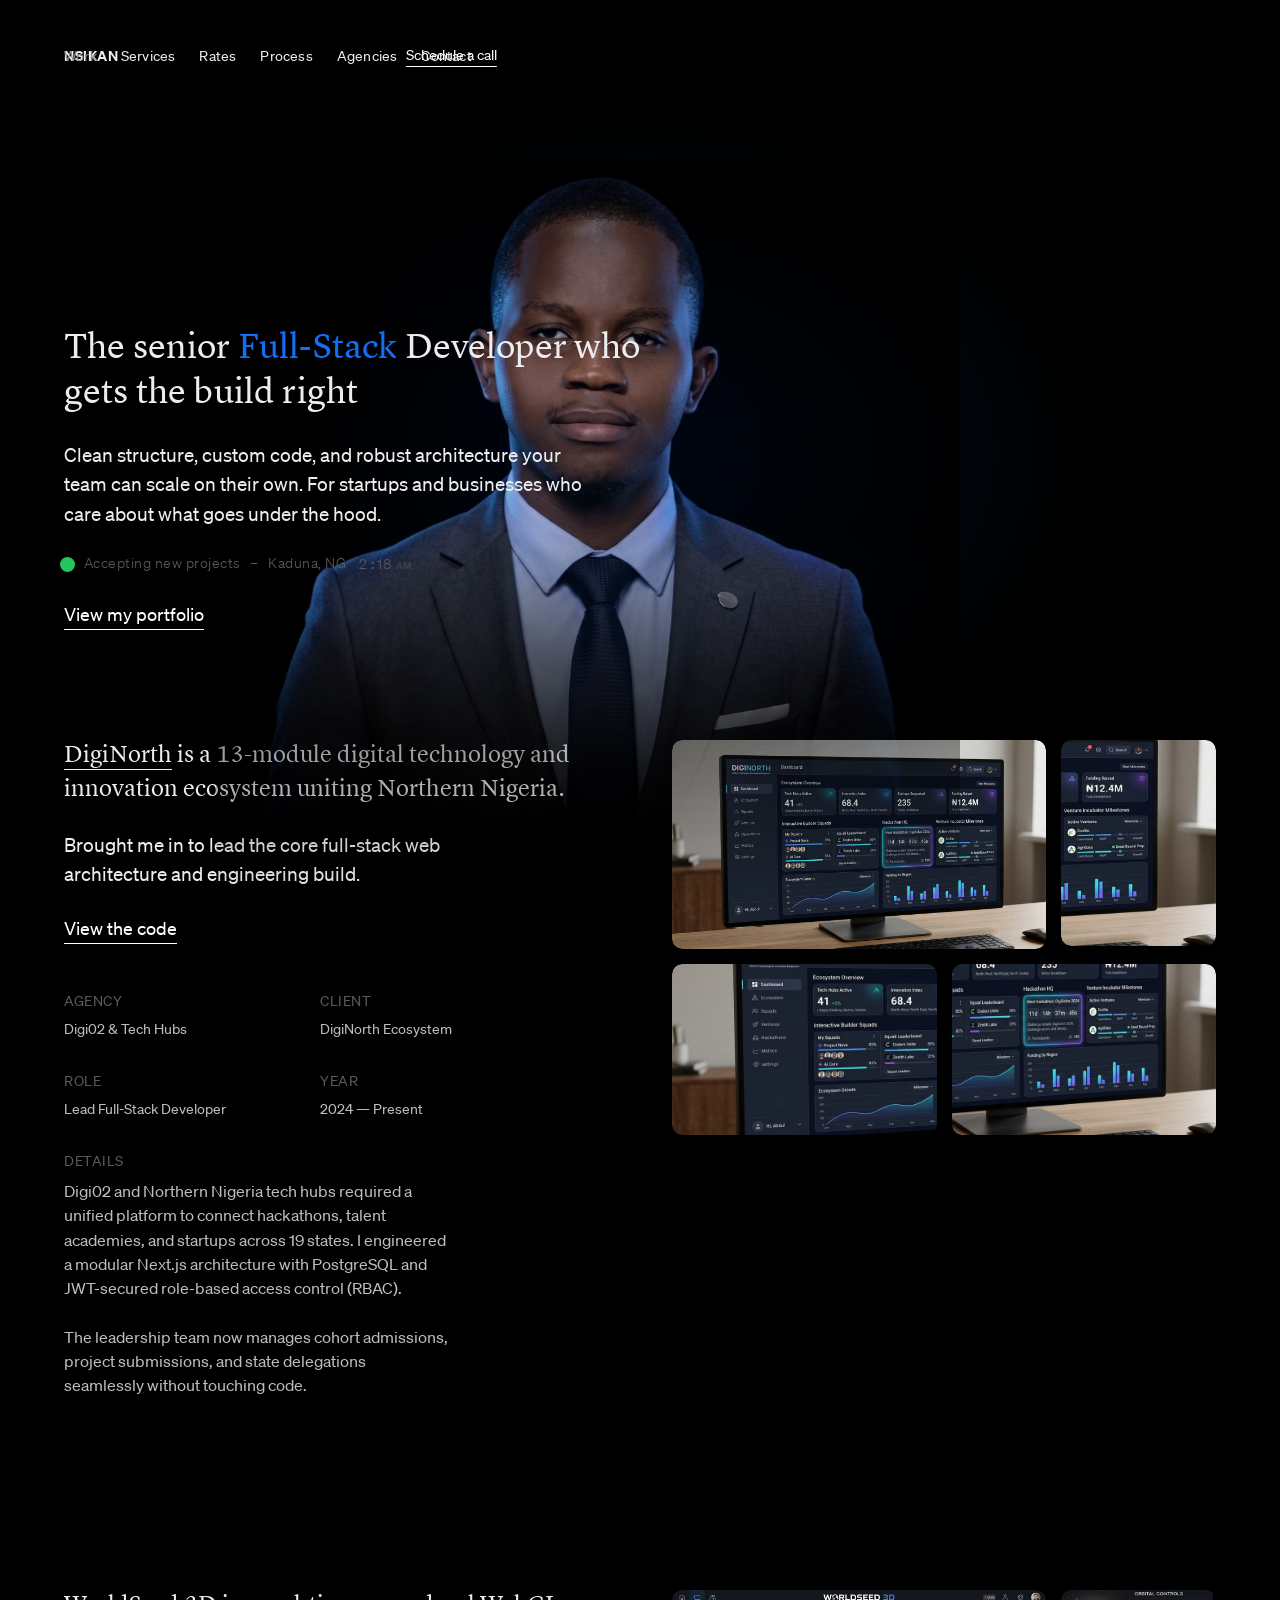
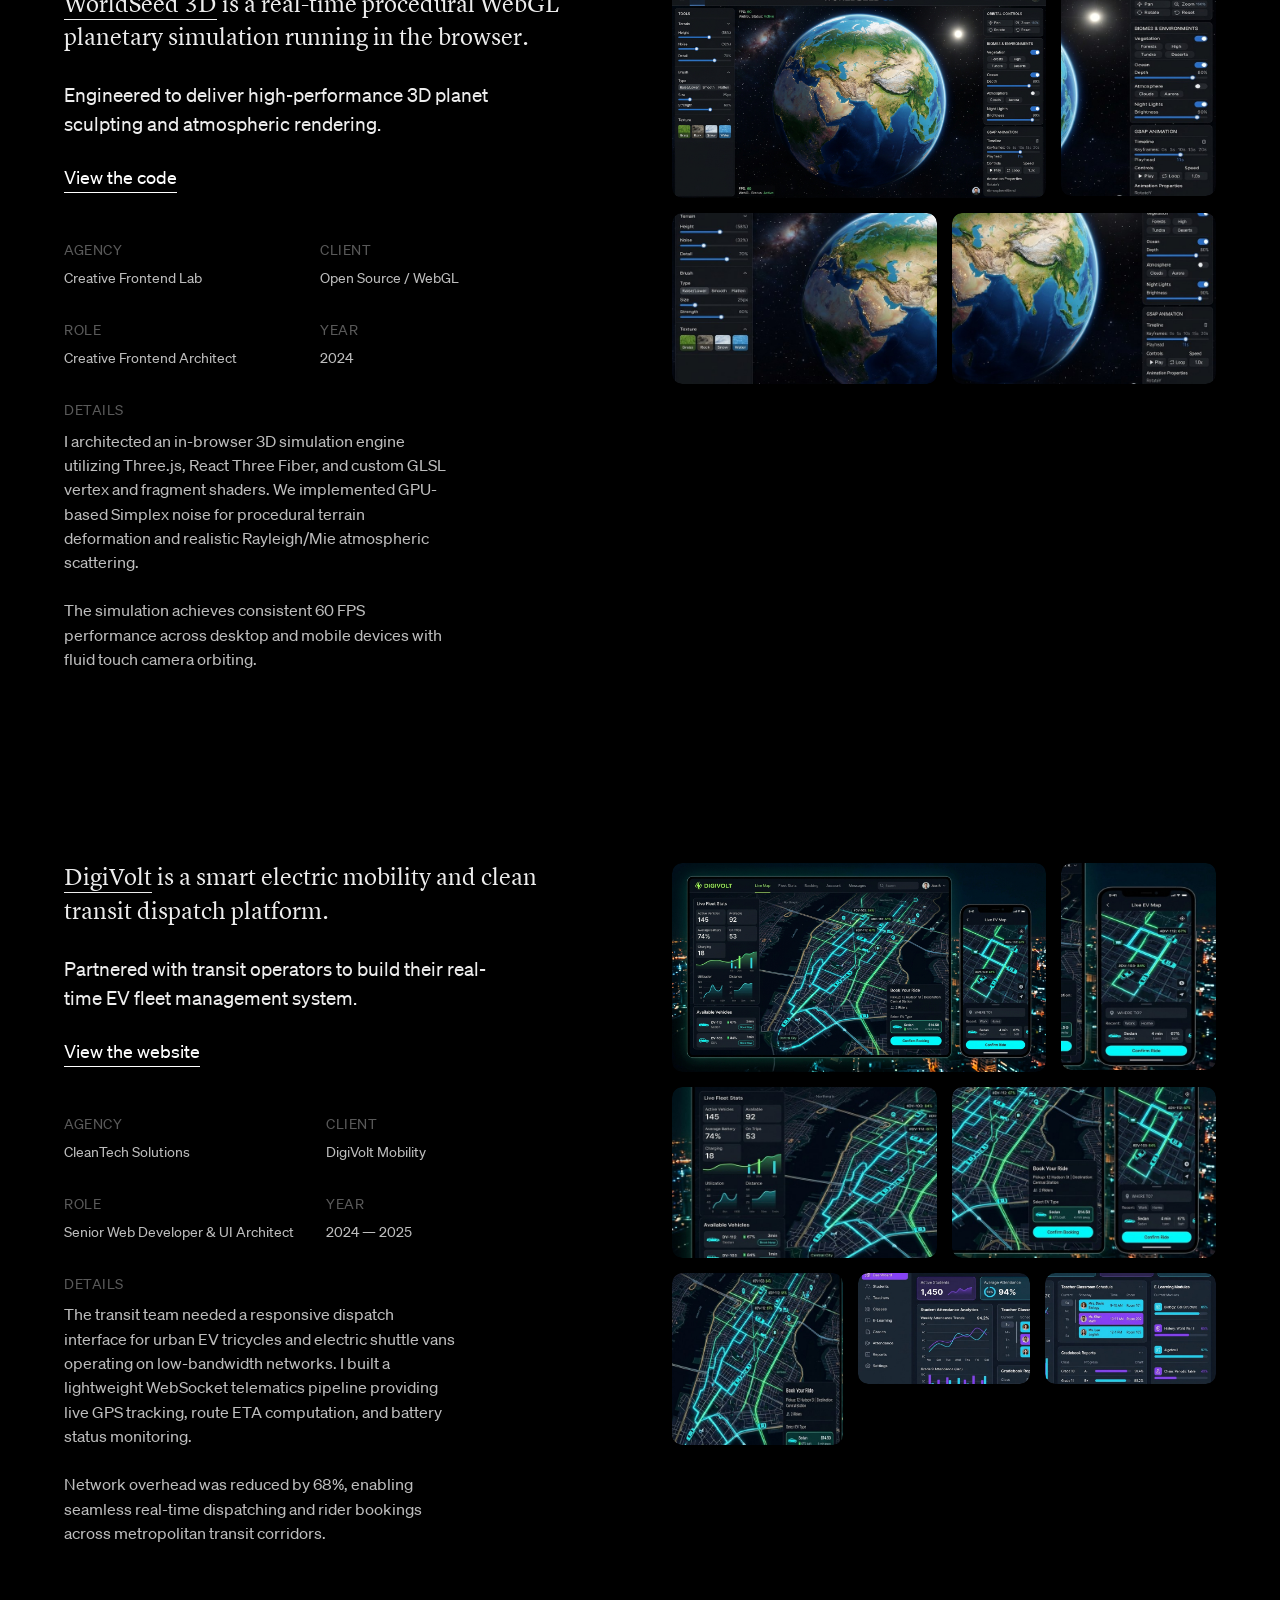
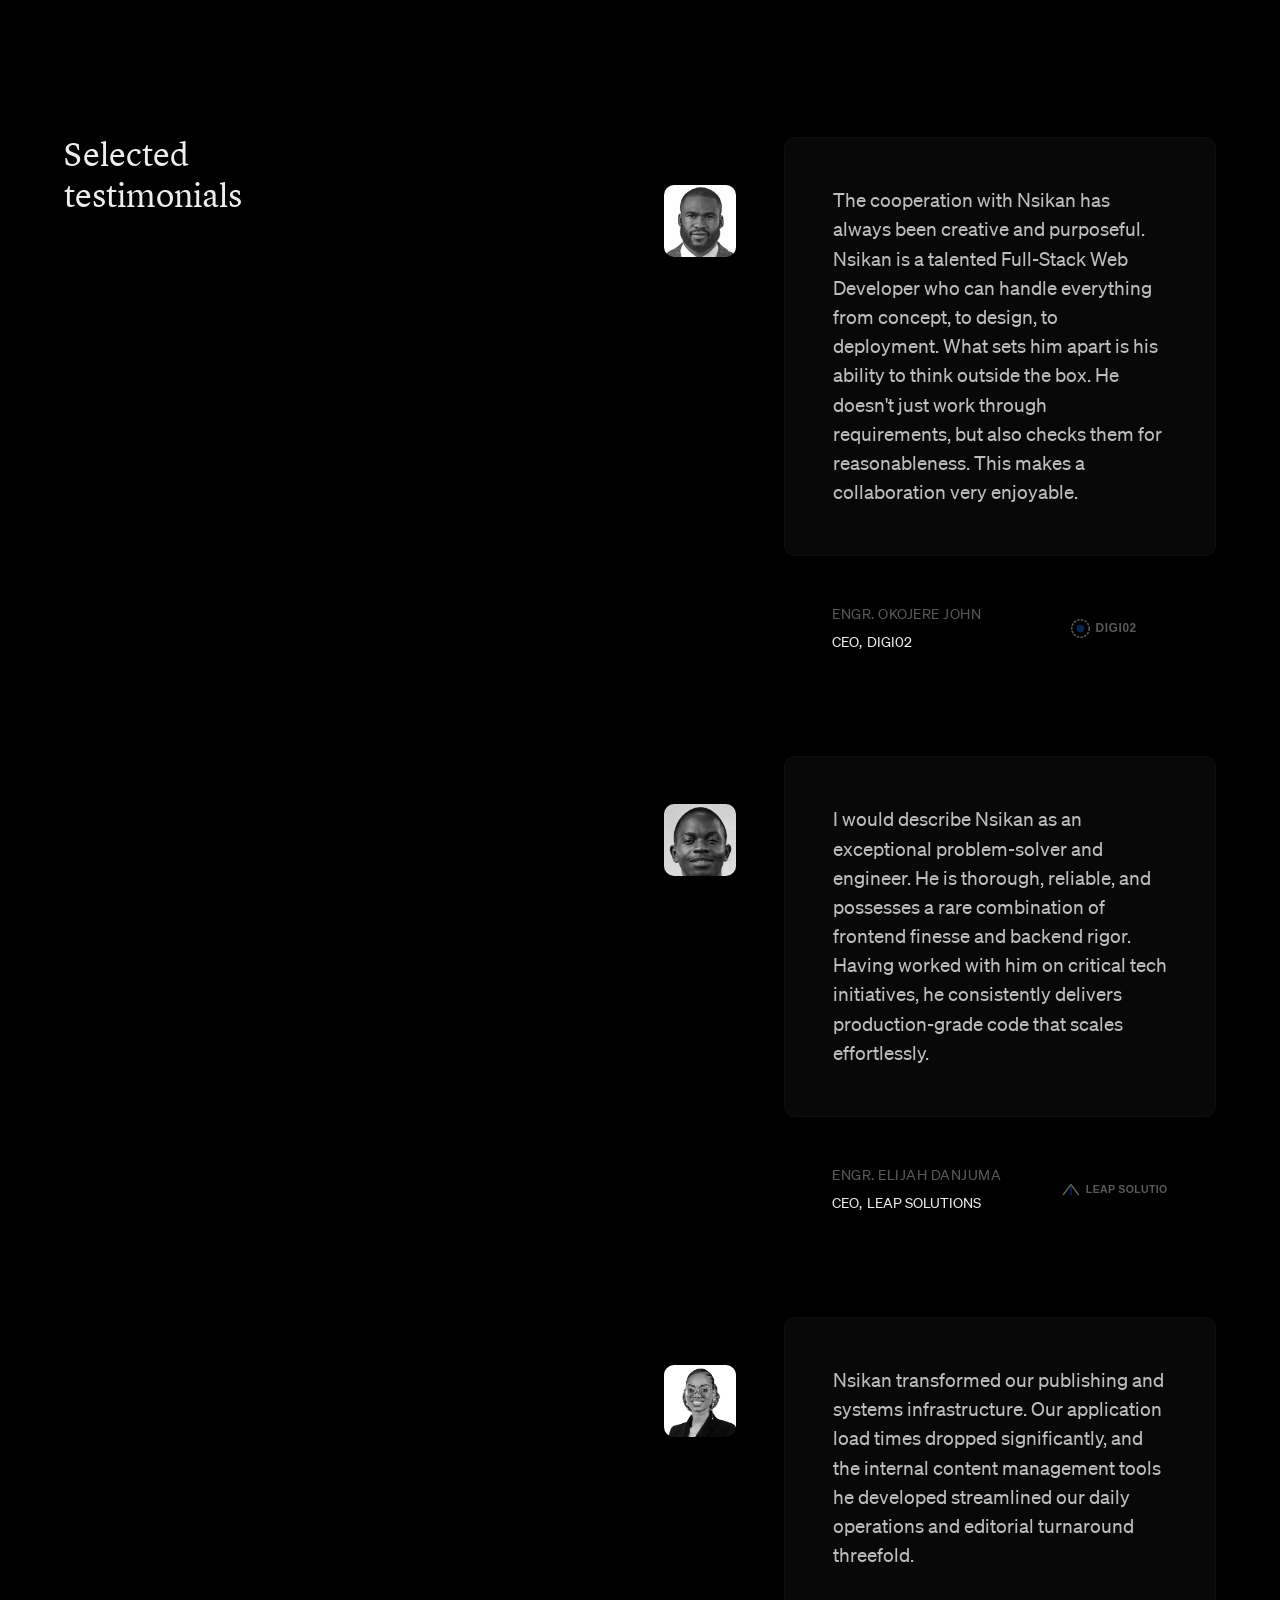
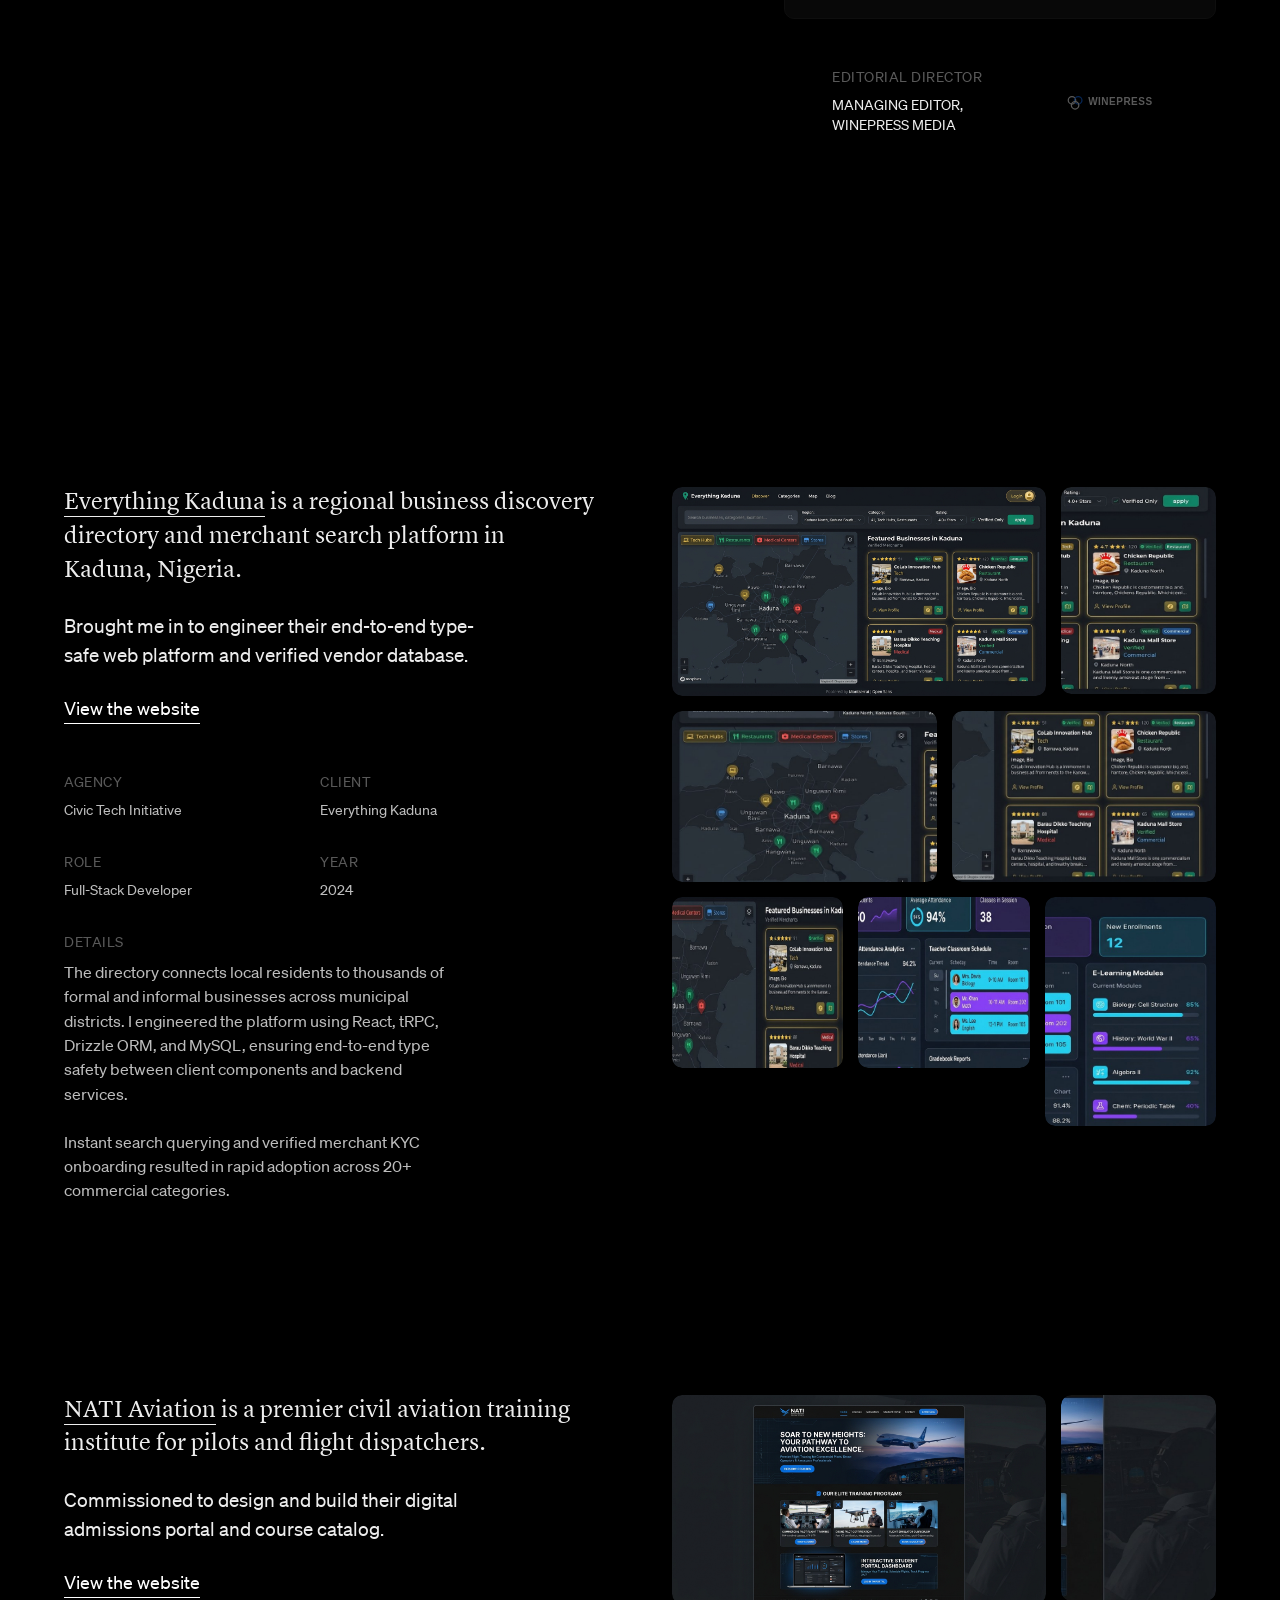
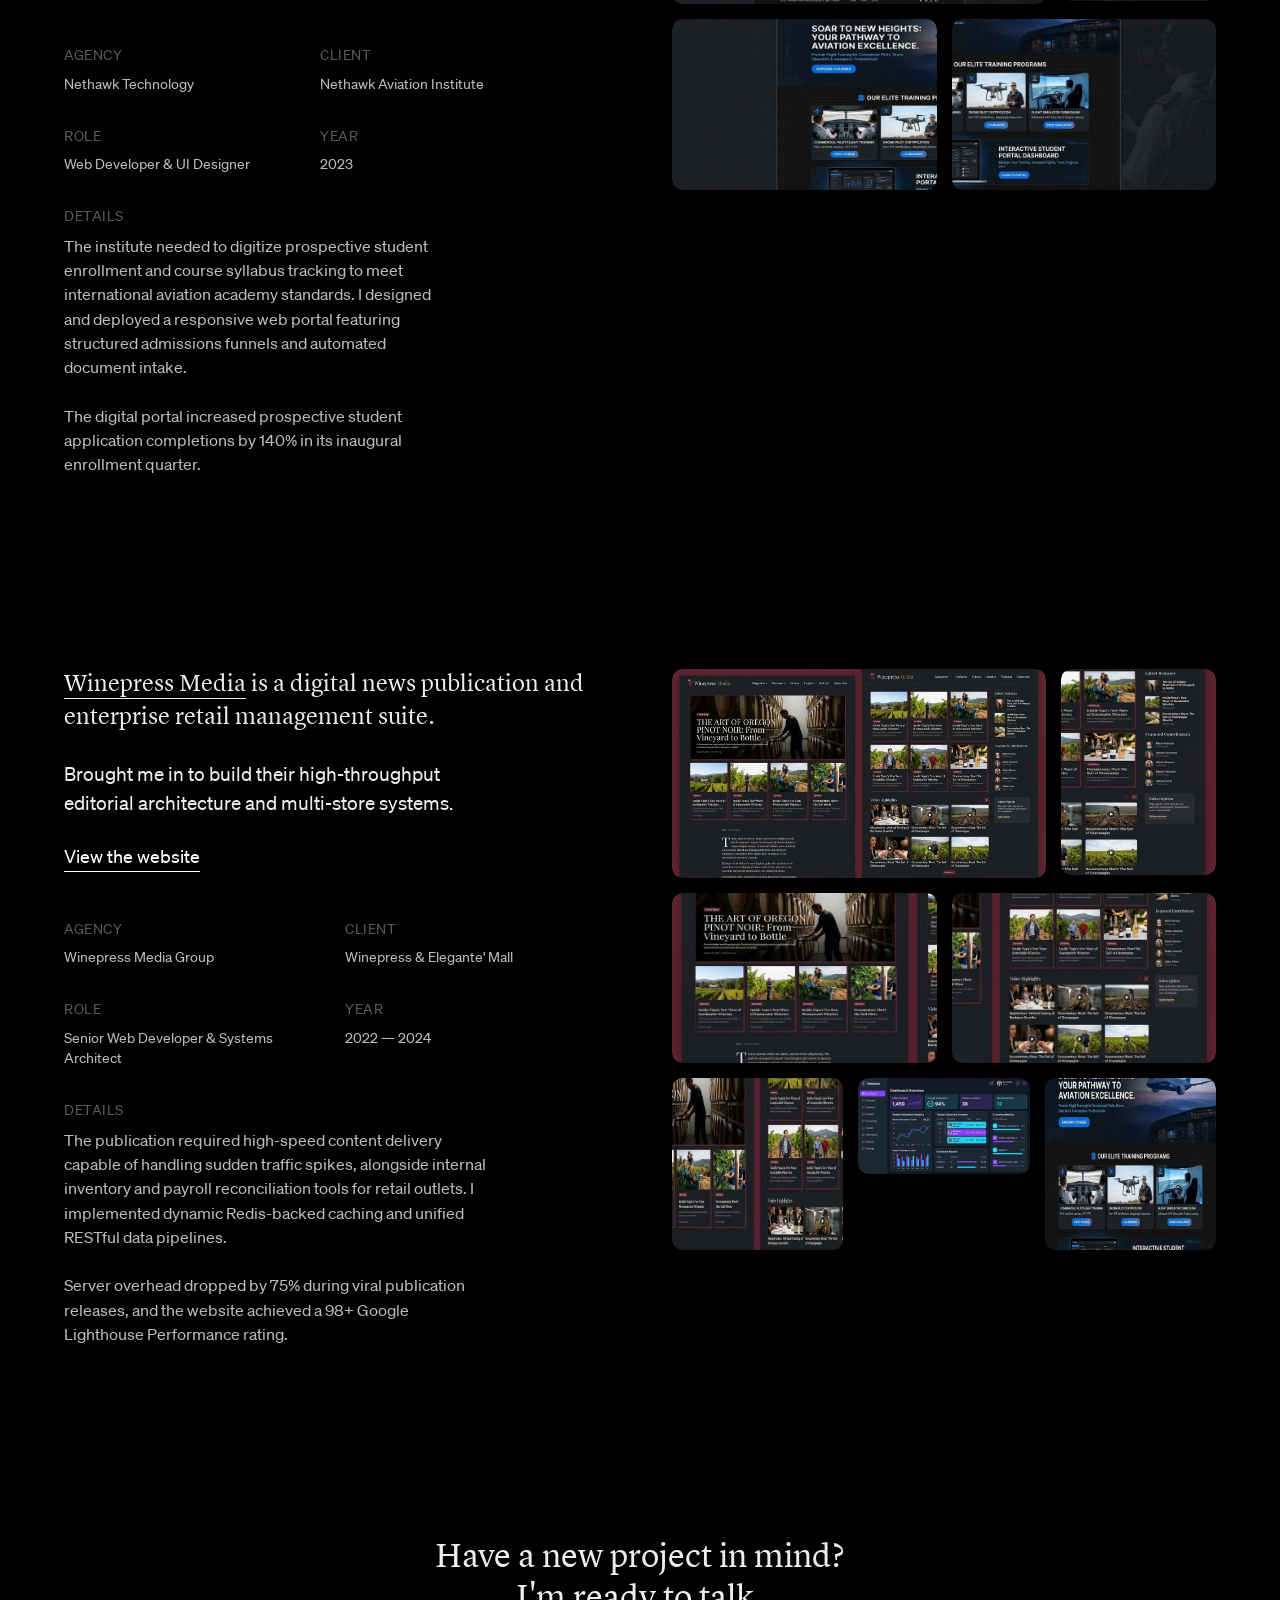
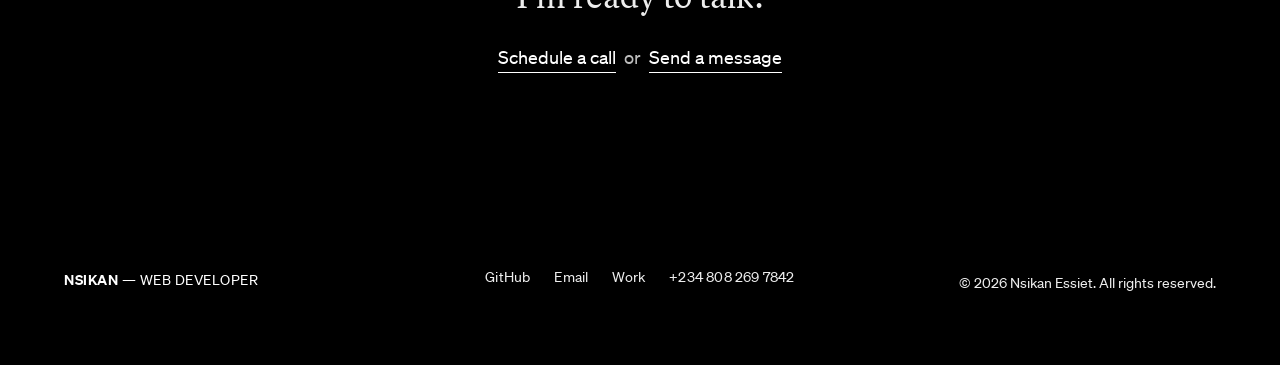
==== commit 5d18e640: "Match the reference navigation and preserve invisible SEO metadata" ====
--- a/index.html
+++ b/index.html
@@ -5,6 +5,14 @@
   <title>Nsikan Essiet — Senior Full-Stack &amp; Web Developer</title>
   <meta content="The senior Full-Stack Developer who gets the build right. Clean structure, custom code, and robust architecture your team can scale on their own." name="description">
   <meta content="width=device-width, initial-scale=1" name="viewport">
+  <meta name="theme-color" content="#000000">
+  <meta property="og:type" content="website">
+  <meta property="og:title" content="Nsikan Essiet — Senior Full-Stack &amp; Web Developer">
+  <meta property="og:description" content="Full-stack development, real-time systems and interactive web experiences by Nsikan Essiet in Kaduna, Nigeria.">
+  <meta property="og:site_name" content="Nsikan Essiet">
+  <meta name="twitter:card" content="summary_large_image">
+  <!-- deployment-meta -->
+  <script type="application/ld+json">{"@context":"https://schema.org","@type":"ProfilePage","mainEntity":{"@type":"Person","name":"Nsikan-Abasi Essiet","alternateName":"Nsikan Essiet","jobTitle":"Senior Full-Stack Developer","sameAs":["https://github.com/iNfix-2"],"homeLocation":{"@type":"Place","name":"Kaduna, Nigeria"}}}</script>
   <link href="styles.css" rel="stylesheet" type="text/css">
   <link href="data:image/svg+xml,<svg xmlns=%22http://www.w3.org/2000/svg%22 viewBox=%220 0 100 100%22><text y=%22.9em%22 font-size=%2290%22>⚡</text></svg>" rel="shortcut icon" type="image/x-icon">
 </head>
@@ -39,12 +47,14 @@
         </a>
         <div class="navbar_menu is-page-height-tablet w-nav-menu" role="navigation">
           <a aria-current="page" class="navbar_link w-nav-link w--current" href="#portfolio">Work</a>
-          <a class="navbar_link w-nav-link" href="#testimonials">Testimonials</a>
-          <a class="navbar_link w-nav-link" href="https://github.com/iNfix-2" target="_blank" rel="noopener noreferrer">GitHub</a>
-          <a class="navbar_link w-nav-link" href="mailto:mfonessiet0@gmail.com">Contact</a>
+          <a class="navbar_link w-nav-link" href="services/">Services</a>
+          <a class="navbar_link w-nav-link" href="rates/">Rates</a>
+          <a class="navbar_link w-nav-link" href="process/">Process</a>
+          <a class="navbar_link w-nav-link" href="agencies/">Agencies</a>
+          <a class="navbar_link w-nav-link" href="contact/">Contact</a>
         </div>
         <div class="navbar_button-wrapper hide-tablet">
-          <a class="button is-small" href="mailto:mfonessiet0@gmail.com?subject=Project%20Inquiry%20via%20Portfolio">Schedule a call</a>
+          <a class="button is-small" href="call/">Schedule a call</a>
         </div>
       </nav>
       <div class="nav_burger w-nav-button" aria-label="Open menu" role="button" tabindex="0" aria-expanded="false">
@@ -54,11 +64,13 @@
       <div aria-hidden="true" aria-label="Site menu" aria-modal="true" class="nav_overlay" role="dialog" tabindex="-1">
         <nav class="nav_overlay-inner">
           <a aria-current="page" class="nav_overlay-link w--current" href="#portfolio">Work</a>
-          <a class="nav_overlay-link" href="#testimonials">Testimonials</a>
-          <a class="nav_overlay-link" href="https://github.com/iNfix-2" target="_blank">GitHub</a>
-          <a class="nav_overlay-link" href="mailto:mfonessiet0@gmail.com">Contact</a>
+          <a class="nav_overlay-link" href="services/">Services</a>
+          <a class="nav_overlay-link" href="rates/">Rates</a>
+          <a class="nav_overlay-link" href="process/">Process</a>
+          <a class="nav_overlay-link" href="agencies/">Agencies</a>
+          <a class="nav_overlay-link" href="contact/">Contact</a>
         </nav>
-        <a class="nav_overlay-cta" href="mailto:mfonessiet0@gmail.com?subject=Project%20Inquiry%20via%20Portfolio">Schedule a call</a>
+        <a class="nav_overlay-cta" href="call/">Schedule a call</a>
       </div>
     </div>
 
--- a/styles.css
+++ b/styles.css
@@ -1,256 +1,100 @@
-@font-face {
-  font-family: Sohne;
-  src: url("assets/fonts/Sochne-400-Regular.woff2") format("woff2");
-  font-weight: 400;
-  font-display: swap;
+html{-webkit-text-size-adjust:100%;-ms-text-size-adjust:100%;font-family:sans-serif}body{margin:0}article,aside,details,figcaption,figure,footer,header,hgroup,main,menu,nav,section,summary{display:block}audio,canvas,progress,video{vertical-align:baseline;display:inline-block}audio:not([controls]){height:0;display:none}[hidden],template{display:none}a{background-color:#0000}a:active,a:hover{outline:0}abbr[title]{border-bottom:1px dotted}b,strong{font-weight:700}dfn{font-style:italic}h1{margin:.67em 0;font-size:2em}mark{color:#000;background:#ff0}small{font-size:80%}sub,sup{vertical-align:baseline;font-size:75%;line-height:0;position:relative}sup{top:-.5em}sub{bottom:-.25em}img{border:0}svg:not(:root){overflow:hidden}hr{box-sizing:content-box;height:0}pre{overflow:auto}code,kbd,pre,samp{font-family:monospace;font-size:1em}button,input,optgroup,select,textarea{color:inherit;font:inherit;margin:0}button{overflow:visible}button,select{text-transform:none}button,html input[type=button],input[type=reset]{-webkit-appearance:button;cursor:pointer}button[disabled],html input[disabled]{cursor:default}button::-moz-focus-inner,input::-moz-focus-inner{border:0;padding:0}input{line-height:normal}input[type=checkbox],input[type=radio]{box-sizing:border-box;padding:0}input[type=number]::-webkit-inner-spin-button,input[type=number]::-webkit-outer-spin-button{height:auto}input[type=search]{-webkit-appearance:none}input[type=search]::-webkit-search-cancel-button,input[type=search]::-webkit-search-decoration{-webkit-appearance:none}legend{border:0;padding:0}textarea{overflow:auto}optgroup{font-weight:700}table{border-collapse:collapse;border-spacing:0}td,th{padding:0}@font-face{font-family:webflow-icons;src:url([data-uri])format("truetype");font-weight:400;font-style:normal}[class^=w-icon-],[class*=\ w-icon-]{speak:none;font-variant:normal;text-transform:none;-webkit-font-smoothing:antialiased;-moz-osx-font-smoothing:grayscale;font-style:normal;font-weight:400;line-height:1;font-family:webflow-icons!important}.w-icon-slider-right:before{content:""}.w-icon-slider-left:before{content:""}.w-icon-nav-menu:before{content:""}.w-icon-arrow-down:before,.w-icon-dropdown-toggle:before{content:""}.w-icon-file-upload-remove:before{content:""}.w-icon-file-upload-icon:before{content:""}*{box-sizing:border-box}html{height:100%}body{color:#333;background-color:#fff;min-height:100%;margin:0;font-family:Arial,sans-serif;font-size:14px;line-height:20px}img{vertical-align:middle;max-width:100%;display:inline-block}html.w-mod-touch *{background-attachment:scroll!important}.w-block{display:block}.w-inline-block{max-width:100%;display:inline-block}.w-clearfix:before,.w-clearfix:after{content:" ";grid-area:1/1/2/2;display:table}.w-clearfix:after{clear:both}.w-hidden{display:none}.w-button{color:#fff;line-height:inherit;cursor:pointer;background-color:#3898ec;border:0;border-radius:0;padding:9px 15px;text-decoration:none;display:inline-block}input.w-button{-webkit-appearance:button}:where(button.w-popover-trigger),:where(button.w-modal-trigger){color:inherit;cursor:pointer;font:inherit;line-height:inherit;text-align:inherit;-webkit-text-decoration:inherit;text-decoration:inherit;background-color:#0000;border:0;margin:0;padding:0}.w-popover{position-anchor:none}:where(.w-popover[data-w-popover-backdrop-animated])::backdrop{animation:var(--w-backdrop-animation,none)}:where(.w-popover){--w-backdrop-animation:initial}.w-popover-mask{opacity:0!important;clip-path:none!important;pointer-events:auto!important;border:0!important;width:auto!important;max-width:none!important;height:auto!important;max-height:none!important;margin:0!important;padding:0!important;position:fixed!important;inset:0!important;transform:none!important}.w-popover-mask[popover]{translate:none!important;rotate:none!important;scale:none!important}.w-popover-mask::backdrop{display:none!important}.w-popover-mask:not(:popover-open){display:none!important}@supports not selector(:popover-open){.w-popover-mask{display:none!important}}.w-popover[popover]:not(:popover-open){display:none}.w-modal:not([open]):not([popover]){display:none}.w-modal[popover]:not(:popover-open){display:none}html[data-w-dynpage] [data-w-cloak]{color:#0000!important}.w-code-block{margin:unset}pre.w-code-block code{all:inherit}pre.w-code-block code>span{display:block!important}.w-optimization{display:contents}.w-webflow-badge,.w-webflow-badge>img{box-sizing:unset;width:unset;height:unset;max-height:unset;max-width:unset;min-height:unset;min-width:unset;margin:unset;padding:unset;float:unset;clear:unset;border:unset;border-radius:unset;background:unset;background-image:unset;background-position:unset;background-size:unset;background-repeat:unset;background-origin:unset;background-clip:unset;background-attachment:unset;background-color:unset;box-shadow:unset;transform:unset;direction:unset;font-family:unset;font-weight:unset;color:unset;font-size:unset;line-height:unset;font-style:unset;font-variant:unset;text-align:unset;letter-spacing:unset;-webkit-text-decoration:unset;text-decoration:unset;text-indent:unset;text-transform:unset;list-style-type:unset;text-shadow:unset;vertical-align:unset;cursor:unset;white-space:unset;word-break:unset;word-spacing:unset;word-wrap:unset;transition:unset}.w-webflow-badge{white-space:nowrap;cursor:pointer;box-shadow:0 0 0 1px #0000001a,0 1px 3px #0000001a;visibility:visible!important;opacity:1!important;z-index:2147483647!important;color:#aaadb0!important;width:auto!important;height:auto!important;overflow:unset!important;background-color:#fff!important;border-radius:3px!important;margin:0!important;padding:6px!important;font-size:12px!important;line-height:14px!important;text-decoration:none!important;display:inline-block!important;position:fixed!important;inset:auto 12px 12px auto!important;transform:none!important}.w-webflow-badge>img{position:unset;visibility:unset!important;opacity:1!important;vertical-align:middle!important;display:inline-block!important}h1,h2,h3,h4,h5,h6{margin-bottom:10px;font-weight:700}h1{margin-top:20px;font-size:38px;line-height:44px}h2{margin-top:20px;font-size:32px;line-height:36px}h3{margin-top:20px;font-size:24px;line-height:30px}h4{margin-top:10px;font-size:18px;line-height:24px}h5{margin-top:10px;font-size:14px;line-height:20px}h6{margin-top:10px;font-size:12px;line-height:18px}p{margin-top:0;margin-bottom:10px}blockquote{border-left:5px solid #e2e2e2;margin:0 0 10px;padding:10px 20px;font-size:18px;line-height:22px}figure{margin:0 0 10px}figcaption{text-align:center;margin-top:5px}ul,ol{margin-top:0;margin-bottom:10px;padding-left:40px}.w-list-unstyled{padding-left:0;list-style:none}.w-embed:before,.w-embed:after{content:" ";grid-area:1/1/2/2;display:table}.w-embed:after{clear:both}.w-video{width:100%;padding:0;position:relative}.w-video iframe,.w-video object,.w-video embed{border:none;width:100%;height:100%;position:absolute;top:0;left:0}fieldset{border:0;margin:0;padding:0}button,[type=button],[type=reset]{cursor:pointer;-webkit-appearance:button;border:0}.w-form{margin:0 0 15px}.w-form-done{text-align:center;background-color:#ddd;padding:20px;display:none}.w-form-fail{background-color:#ffdede;margin-top:10px;padding:10px;display:none}label{margin-bottom:5px;font-weight:700;display:block}.w-input,.w-select{color:#333;vertical-align:middle;background-color:#fff;border:1px solid #ccc;width:100%;height:38px;margin-bottom:10px;padding:8px 12px;font-size:14px;line-height:1.42857;display:block}.w-input::placeholder,.w-select::placeholder{color:#999}.w-input:focus,.w-select:focus{border-color:#3898ec;outline:0}.w-input[disabled],.w-select[disabled],.w-input[readonly],.w-select[readonly],fieldset[disabled] .w-input,fieldset[disabled] .w-select{cursor:not-allowed}.w-input[disabled]:not(.w-input-disabled),.w-select[disabled]:not(.w-input-disabled),.w-input[readonly],.w-select[readonly],fieldset[disabled]:not(.w-input-disabled) .w-input,fieldset[disabled]:not(.w-input-disabled) .w-select{background-color:#eee}textarea.w-input,textarea.w-select{height:auto}.w-select{background-color:#f3f3f3}.w-select[multiple]{height:auto}.w-form-label{cursor:pointer;margin-bottom:0;font-weight:400;display:inline-block}.w-radio{margin-bottom:5px;padding-left:20px;display:block}.w-radio:before,.w-radio:after{content:" ";grid-area:1/1/2/2;display:table}.w-radio:after{clear:both}.w-radio-input{float:left;margin:3px 0 0 -20px;line-height:normal}.w-file-upload{margin-bottom:10px;display:block}.w-file-upload-input{opacity:0;z-index:-100;width:.1px;height:.1px;position:absolute;overflow:hidden}.w-file-upload-default,.w-file-upload-uploading,.w-file-upload-success{color:#333;display:inline-block}.w-file-upload-error{margin-top:10px;display:block}.w-file-upload-default.w-hidden,.w-file-upload-uploading.w-hidden,.w-file-upload-error.w-hidden,.w-file-upload-success.w-hidden{display:none}.w-file-upload-uploading-btn{cursor:pointer;background-color:#fafafa;border:1px solid #ccc;margin:0;padding:8px 12px;font-size:14px;font-weight:400;display:flex}.w-file-upload-file{background-color:#fafafa;border:1px solid #ccc;flex-grow:1;justify-content:space-between;margin:0;padding:8px 9px 8px 11px;display:flex}.w-file-upload-file-name{font-size:14px;font-weight:400;display:block}.w-file-remove-link{cursor:pointer;width:auto;height:auto;margin-top:3px;margin-left:10px;padding:3px;display:block}.w-icon-file-upload-remove{margin:auto;font-size:10px}.w-file-upload-error-msg{color:#ea384c;padding:2px 0;display:inline-block}.w-file-upload-info{padding:0 12px;line-height:38px;display:inline-block}.w-file-upload-label{cursor:pointer;background-color:#fafafa;border:1px solid #ccc;margin:0;padding:8px 12px;font-size:14px;font-weight:400;display:inline-block}.w-icon-file-upload-icon,.w-icon-file-upload-uploading{width:20px;margin-right:8px;display:inline-block}.w-icon-file-upload-uploading{height:20px}.w-container{max-width:940px;margin-left:auto;margin-right:auto}.w-container:before,.w-container:after{content:" ";grid-area:1/1/2/2;display:table}.w-container:after{clear:both}.w-container .w-row{margin-left:-10px;margin-right:-10px}.w-row:before,.w-row:after{content:" ";grid-area:1/1/2/2;display:table}.w-row:after{clear:both}.w-row .w-row{margin-left:0;margin-right:0}.w-col{float:left;width:100%;min-height:1px;padding-left:10px;padding-right:10px;position:relative}.w-col .w-col{padding-left:0;padding-right:0}.w-col-1{width:8.33333%}.w-col-2{width:16.6667%}.w-col-3{width:25%}.w-col-4{width:33.3333%}.w-col-5{width:41.6667%}.w-col-6{width:50%}.w-col-7{width:58.3333%}.w-col-8{width:66.6667%}.w-col-9{width:75%}.w-col-10{width:83.3333%}.w-col-11{width:91.6667%}.w-col-12{width:100%}.w-hidden-main{display:none!important}@media screen and (max-width:991px){.w-container{max-width:728px}.w-hidden-main{display:inherit!important}.w-hidden-medium{display:none!important}.w-col-medium-1{width:8.33333%}.w-col-medium-2{width:16.6667%}.w-col-medium-3{width:25%}.w-col-medium-4{width:33.3333%}.w-col-medium-5{width:41.6667%}.w-col-medium-6{width:50%}.w-col-medium-7{width:58.3333%}.w-col-medium-8{width:66.6667%}.w-col-medium-9{width:75%}.w-col-medium-10{width:83.3333%}.w-col-medium-11{width:91.6667%}.w-col-medium-12{width:100%}.w-col-stack{width:100%;left:auto;right:auto}}@media screen and (max-width:767px){.w-hidden-main,.w-hidden-medium{display:inherit!important}.w-hidden-small{display:none!important}.w-row,.w-container .w-row{margin-left:0;margin-right:0}.w-col{width:100%;left:auto;right:auto}.w-col-small-1{width:8.33333%}.w-col-small-2{width:16.6667%}.w-col-small-3{width:25%}.w-col-small-4{width:33.3333%}.w-col-small-5{width:41.6667%}.w-col-small-6{width:50%}.w-col-small-7{width:58.3333%}.w-col-small-8{width:66.6667%}.w-col-small-9{width:75%}.w-col-small-10{width:83.3333%}.w-col-small-11{width:91.6667%}.w-col-small-12{width:100%}}@media screen and (max-width:479px){.w-container{max-width:none}.w-hidden-main,.w-hidden-medium,.w-hidden-small{display:inherit!important}.w-hidden-tiny{display:none!important}.w-col{width:100%}.w-col-tiny-1{width:8.33333%}.w-col-tiny-2{width:16.6667%}.w-col-tiny-3{width:25%}.w-col-tiny-4{width:33.3333%}.w-col-tiny-5{width:41.6667%}.w-col-tiny-6{width:50%}.w-col-tiny-7{width:58.3333%}.w-col-tiny-8{width:66.6667%}.w-col-tiny-9{width:75%}.w-col-tiny-10{width:83.3333%}.w-col-tiny-11{width:91.6667%}.w-col-tiny-12{width:100%}}.w-widget{position:relative}.w-widget-map{width:100%;height:400px}.w-widget-map label{width:auto;display:inline}.w-widget-map img{max-width:inherit}.w-widget-map .gm-style-iw{text-align:center}.w-widget-map .gm-style-iw>button{display:none!important}.w-widget-twitter{overflow:hidden}.w-widget-twitter-count-shim{vertical-align:top;text-align:center;background:#fff;border:1px solid #758696;border-radius:3px;width:28px;height:20px;display:inline-block;position:relative}.w-widget-twitter-count-shim *{pointer-events:none;-webkit-user-select:none;user-select:none}.w-widget-twitter-count-shim .w-widget-twitter-count-inner{text-align:center;color:#999;font-family:serif;font-size:15px;line-height:12px;position:relative}.w-widget-twitter-count-shim .w-widget-twitter-count-clear{display:block;position:relative}.w-widget-twitter-count-shim.w--large{width:36px;height:28px}.w-widget-twitter-count-shim.w--large .w-widget-twitter-count-inner{font-size:18px;line-height:18px}.w-widget-twitter-count-shim:not(.w--vertical){margin-left:5px;margin-right:8px}.w-widget-twitter-count-shim:not(.w--vertical).w--large{margin-left:6px}.w-widget-twitter-count-shim:not(.w--vertical):before,.w-widget-twitter-count-shim:not(.w--vertical):after{content:" ";pointer-events:none;border:solid #0000;width:0;height:0;position:absolute;top:50%;left:0}.w-widget-twitter-count-shim:not(.w--vertical):before{border-width:4px;border-color:#75869600 #5d6c7b #75869600 #75869600;margin-top:-4px;margin-left:-9px}.w-widget-twitter-count-shim:not(.w--vertical).w--large:before{border-width:5px;margin-top:-5px;margin-left:-10px}.w-widget-twitter-count-shim:not(.w--vertical):after{border-width:4px;border-color:#fff0 #fff #fff0 #fff0;margin-top:-4px;margin-left:-8px}.w-widget-twitter-count-shim:not(.w--vertical).w--large:after{border-width:5px;margin-top:-5px;margin-left:-9px}.w-widget-twitter-count-shim.w--vertical{width:61px;height:33px;margin-bottom:8px}.w-widget-twitter-count-shim.w--vertical:before,.w-widget-twitter-count-shim.w--vertical:after{content:" ";pointer-events:none;border:solid #0000;width:0;height:0;position:absolute;top:100%;left:50%}.w-widget-twitter-count-shim.w--vertical:before{border-width:5px;border-color:#5d6c7b #75869600 #75869600;margin-left:-5px}.w-widget-twitter-count-shim.w--vertical:after{border-width:4px;border-color:#fff #fff0 #fff0;margin-left:-4px}.w-widget-twitter-count-shim.w--vertical .w-widget-twitter-count-inner{font-size:18px;line-height:22px}.w-widget-twitter-count-shim.w--vertical.w--large{width:76px}.w-background-video{color:#fff;height:500px;position:relative;overflow:hidden}.w-background-video>video{object-fit:cover;z-index:-100;background-position:50%;background-size:cover;width:100%;height:100%;margin:auto;position:absolute;inset:-100%}.w-background-video>video::-webkit-media-controls-start-playback-button{-webkit-appearance:none;display:none!important}.w-background-video--control{background-color:#0000;padding:0;position:absolute;bottom:1em;right:1em}.w-background-video--control>[hidden]{display:none!important}.w-slider{text-align:center;clear:both;-webkit-tap-highlight-color:#0000;tap-highlight-color:#0000;background:#ddd;height:300px;position:relative}.w-slider-mask{z-index:1;white-space:nowrap;height:100%;display:block;position:relative;left:0;right:0;overflow:hidden}.w-slide{vertical-align:top;white-space:normal;text-align:left;width:100%;height:100%;display:inline-block;position:relative}.w-slider-nav{z-index:2;text-align:center;-webkit-tap-highlight-color:#0000;tap-highlight-color:#0000;height:40px;margin:auto;padding-top:10px;position:absolute;inset:auto 0 0}.w-slider-nav.w-round>div{border-radius:100%}.w-slider-nav.w-num>div{width:auto;height:auto;font-size:inherit;line-height:inherit;padding:.2em .5em}.w-slider-nav.w-shadow>div{box-shadow:0 0 3px #3336}.w-slider-nav-invert{color:#fff}.w-slider-nav-invert>div{background-color:#2226}.w-slider-nav-invert>div.w-active{background-color:#222}.w-slider-dot{cursor:pointer;background-color:#fff6;width:1em;height:1em;margin:0 3px .5em;transition:background-color .1s,color .1s;display:inline-block;position:relative}.w-slider-dot.w-active{background-color:#fff}.w-slider-dot:focus{outline:none;box-shadow:0 0 0 2px #fff}.w-slider-dot:focus.w-active{box-shadow:none}.w-slider-arrow-left,.w-slider-arrow-right{cursor:pointer;color:#fff;-webkit-tap-highlight-color:#0000;tap-highlight-color:#0000;-webkit-user-select:none;user-select:none;width:80px;margin:auto;font-size:40px;position:absolute;inset:0;overflow:hidden}.w-slider-arrow-left [class^=w-icon-],.w-slider-arrow-right [class^=w-icon-],.w-slider-arrow-left [class*=\ w-icon-],.w-slider-arrow-right [class*=\ w-icon-]{position:absolute}.w-slider-arrow-left:focus,.w-slider-arrow-right:focus{outline:0}.w-slider-arrow-left{z-index:3;right:auto}.w-slider-arrow-right{z-index:4;left:auto}.w-icon-slider-left,.w-icon-slider-right{width:1em;height:1em;margin:auto;inset:0}.w-slider-aria-label{clip:rect(0 0 0 0);border:0;width:1px;height:1px;margin:-1px;padding:0;position:absolute;overflow:hidden}.w-slider-force-show{display:block!important}.w-dropdown{text-align:left;z-index:900;margin-left:auto;margin-right:auto;display:inline-block;position:relative}.w-dropdown-btn,.w-dropdown-toggle,.w-dropdown-link{vertical-align:top;color:#222;text-align:left;white-space:nowrap;margin-left:auto;margin-right:auto;padding:20px;text-decoration:none;position:relative}.w-dropdown-toggle{-webkit-user-select:none;user-select:none;cursor:pointer;padding-right:40px;display:inline-block}.w-dropdown-toggle:focus{outline:0}.w-icon-dropdown-toggle{width:1em;height:1em;margin:auto 20px auto auto;position:absolute;top:0;bottom:0;right:0}.w-dropdown-list{background:#ddd;min-width:100%;display:none;position:absolute}.w-dropdown-list.w--open{display:block}.w-dropdown-link{color:#222;padding:10px 20px;display:block}.w-dropdown-link.w--current{color:#0082f3}.w-dropdown-link:focus{outline:0}.w-lightbox-backdrop{cursor:auto;letter-spacing:normal;text-indent:0;text-shadow:none;text-transform:none;visibility:visible;white-space:normal;word-break:normal;word-spacing:normal;word-wrap:normal;color:#fff;text-align:center;z-index:2000;opacity:0;-webkit-user-select:none;-moz-user-select:none;-webkit-tap-highlight-color:transparent;background:#000000e6;outline:0;font-family:Helvetica Neue,Helvetica,Ubuntu,Segoe UI,Verdana,sans-serif;font-size:17px;font-style:normal;font-weight:300;line-height:1.2;list-style:disc;position:fixed;inset:0;-webkit-transform:translate(0)}.w-lightbox-backdrop,.w-lightbox-container{-webkit-overflow-scrolling:touch;height:100%;overflow:auto}.w-lightbox-content{height:100vh;position:relative;overflow:hidden}.w-lightbox-view{opacity:0;width:100vw;height:100vh;position:absolute}.w-lightbox-view:before{content:"";height:100vh}.w-lightbox-group,.w-lightbox-group .w-lightbox-view,.w-lightbox-group .w-lightbox-view:before{height:86vh}.w-lightbox-frame,.w-lightbox-view:before{vertical-align:middle;display:inline-block}.w-lightbox-figure{margin:0;position:relative}.w-lightbox-group .w-lightbox-figure{cursor:pointer}.w-lightbox-img{width:auto;max-width:none;height:auto}.w-lightbox-image{float:none;max-width:100vw;max-height:100vh;display:block}.w-lightbox-group .w-lightbox-image{max-height:86vh}.w-lightbox-caption{text-align:left;text-overflow:ellipsis;white-space:nowrap;background:#0006;padding:.5em 1em;position:absolute;bottom:0;left:0;right:0;overflow:hidden}.w-lightbox-embed{width:100%;height:100%;position:absolute;inset:0}.w-lightbox-control{cursor:pointer;background-position:50%;background-repeat:no-repeat;background-size:24px;width:4em;transition:all .3s;position:absolute;top:0}.w-lightbox-left{background-image:url([data-uri]);display:none;bottom:0;left:0}.w-lightbox-right{background-image:url([data-uri]);display:none;bottom:0;right:0}.w-lightbox-close{background-image:url([data-uri]);background-size:18px;height:2.6em;right:0}.w-lightbox-strip{white-space:nowrap;padding:0 1vh;line-height:0;position:absolute;bottom:0;left:0;right:0;overflow:auto hidden}.w-lightbox-item{box-sizing:content-box;cursor:pointer;width:10vh;padding:2vh 1vh;display:inline-block;-webkit-transform:translate(0,0)}.w-lightbox-active{opacity:.3}.w-lightbox-thumbnail{background:#222;height:10vh;position:relative;overflow:hidden}.w-lightbox-thumbnail-image{position:absolute;top:0;left:0}.w-lightbox-thumbnail .w-lightbox-tall{width:100%;top:50%;transform:translateY(-50%)}.w-lightbox-thumbnail .w-lightbox-wide{height:100%;left:50%;transform:translate(-50%)}.w-lightbox-spinner{box-sizing:border-box;border:5px solid #0006;border-radius:50%;width:40px;height:40px;margin-top:-20px;margin-left:-20px;animation:.8s linear infinite spin;position:absolute;top:50%;left:50%}.w-lightbox-spinner:after{content:"";border:3px solid #0000;border-bottom-color:#fff;border-radius:50%;position:absolute;inset:-4px}.w-lightbox-hide{display:none}.w-lightbox-noscroll{overflow:hidden}@media (min-width:768px){.w-lightbox-content{height:96vh;margin-top:2vh}.w-lightbox-view,.w-lightbox-view:before{height:96vh}.w-lightbox-group,.w-lightbox-group .w-lightbox-view,.w-lightbox-group .w-lightbox-view:before{height:84vh}.w-lightbox-image{max-width:96vw;max-height:96vh}.w-lightbox-group .w-lightbox-image{max-width:82.3vw;max-height:84vh}.w-lightbox-left,.w-lightbox-right{opacity:.5;display:block}.w-lightbox-close{opacity:.8}.w-lightbox-control:hover{opacity:1}}.w-lightbox-inactive,.w-lightbox-inactive:hover{opacity:0}.w-richtext:before,.w-richtext:after{content:" ";grid-area:1/1/2/2;display:table}.w-richtext:after{clear:both}.w-richtext[contenteditable=true]:before,.w-richtext[contenteditable=true]:after{white-space:initial}.w-richtext ol,.w-richtext ul{overflow:hidden}.w-richtext .w-richtext-figure-selected.w-richtext-figure-type-video div:after,.w-richtext .w-richtext-figure-selected[data-rt-type=video] div:after,.w-richtext .w-richtext-figure-selected.w-richtext-figure-type-image div,.w-richtext .w-richtext-figure-selected[data-rt-type=image] div{outline:2px solid #2895f7}.w-richtext figure.w-richtext-figure-type-video>div:after,.w-richtext figure[data-rt-type=video]>div:after{content:"";display:none;position:absolute;inset:0}.w-richtext figure{max-width:60%;position:relative}.w-richtext figure>div:before{cursor:default!important}.w-richtext figure img{width:100%}.w-richtext figure figcaption.w-richtext-figcaption-placeholder{opacity:.6}.w-richtext figure div{color:#0000;font-size:0}.w-richtext figure.w-richtext-figure-type-image,.w-richtext figure[data-rt-type=image]{display:table}.w-richtext figure.w-richtext-figure-type-image>div,.w-richtext figure[data-rt-type=image]>div{display:inline-block}.w-richtext figure.w-richtext-figure-type-image>figcaption,.w-richtext figure[data-rt-type=image]>figcaption{caption-side:bottom;display:table-caption}.w-richtext figure.w-richtext-figure-type-video,.w-richtext figure[data-rt-type=video]{width:60%;height:0}.w-richtext figure.w-richtext-figure-type-video iframe,.w-richtext figure[data-rt-type=video] iframe{width:100%;height:100%;position:absolute;top:0;left:0}.w-richtext figure.w-richtext-figure-type-video>div,.w-richtext figure[data-rt-type=video]>div{width:100%}.w-richtext figure.w-richtext-align-center{clear:both;margin-left:auto;margin-right:auto}.w-richtext figure.w-richtext-align-center.w-richtext-figure-type-image>div,.w-richtext figure.w-richtext-align-center[data-rt-type=image]>div{max-width:100%}.w-richtext figure.w-richtext-align-normal{clear:both}.w-richtext figure.w-richtext-align-fullwidth{text-align:center;clear:both;width:100%;max-width:100%;margin-left:auto;margin-right:auto;display:block}.w-richtext figure.w-richtext-align-fullwidth>div{padding-bottom:inherit;display:inline-block}.w-richtext figure.w-richtext-align-fullwidth>figcaption{display:block}.w-richtext figure.w-richtext-align-floatleft{float:left;clear:none;margin-right:15px}.w-richtext figure.w-richtext-align-floatright{float:right;clear:none;margin-left:15px}.w-nav{z-index:1000;background:#ddd;position:relative}.w-nav:before,.w-nav:after{content:" ";grid-area:1/1/2/2;display:table}.w-nav:after{clear:both}.w-nav-brand{float:left;color:#333;text-decoration:none;position:relative}.w-nav-link{vertical-align:top;color:#222;text-align:left;margin-left:auto;margin-right:auto;padding:20px;text-decoration:none;display:inline-block;position:relative}.w-nav-link.w--current{color:#0082f3}.w-nav-menu{float:right;position:relative}[data-nav-menu-open]{text-align:center;background:#c8c8c8;min-width:200px;position:absolute;top:100%;left:0;right:0;overflow:visible;display:block!important}.w--nav-link-open{display:block;position:relative}.w-nav-overlay{width:100%;display:none;position:absolute;top:100%;left:0;right:0;overflow:hidden}.w-nav-overlay [data-nav-menu-open]{top:0}.w-nav[data-animation=over-left] .w-nav-overlay{width:auto}.w-nav[data-animation=over-left] .w-nav-overlay,.w-nav[data-animation=over-left] [data-nav-menu-open]{z-index:1;top:0;right:auto}.w-nav[data-animation=over-right] .w-nav-overlay{width:auto}.w-nav[data-animation=over-right] .w-nav-overlay,.w-nav[data-animation=over-right] [data-nav-menu-open]{z-index:1;top:0;left:auto}.w-nav-button{float:right;cursor:pointer;-webkit-tap-highlight-color:#0000;tap-highlight-color:#0000;-webkit-user-select:none;user-select:none;padding:18px;font-size:24px;display:none;position:relative}.w-nav-button:focus{outline:0}.w-nav-button.w--open{color:#fff;background-color:#c8c8c8}.w-nav[data-collapse=all] .w-nav-menu{display:none}.w-nav[data-collapse=all] .w-nav-button,.w--nav-dropdown-open,.w--nav-dropdown-toggle-open{display:block}.w--nav-dropdown-list-open{position:static}@media screen and (max-width:991px){.w-nav[data-collapse=medium] .w-nav-menu{display:none}.w-nav[data-collapse=medium] .w-nav-button{display:block}}@media screen and (max-width:767px){.w-nav[data-collapse=small] .w-nav-menu{display:none}.w-nav[data-collapse=small] .w-nav-button{display:block}.w-nav-brand{padding-left:10px}}@media screen and (max-width:479px){.w-nav[data-collapse=tiny] .w-nav-menu{display:none}.w-nav[data-collapse=tiny] .w-nav-button{display:block}}.w-tabs{position:relative}.w-tabs:before,.w-tabs:after{content:" ";grid-area:1/1/2/2;display:table}.w-tabs:after{clear:both}.w-tab-menu{position:relative}.w-tab-link{vertical-align:top;text-align:left;cursor:pointer;color:#222;background-color:#ddd;padding:9px 30px;text-decoration:none;display:inline-block;position:relative}.w-tab-link.w--current{background-color:#c8c8c8}.w-tab-link:focus{outline:0}.w-tab-content{display:block;position:relative;overflow:hidden}.w-tab-pane{display:none;position:relative}.w--tab-active{display:block}@media screen and (max-width:479px){.w-tab-link{display:block}}.w-ix-emptyfix:after{content:""}@keyframes spin{0%{transform:rotate(0)}to{transform:rotate(360deg)}}.w-dyn-empty{background-color:#ddd;padding:10px}.w-dyn-hide,.w-dyn-bind-empty,.w-condition-invisible{display:none!important}.wf-layout-layout{display:grid}.w-layout-grid{grid-row-gap:16px;grid-column-gap:16px;grid-template-rows:auto auto;grid-template-columns:1fr 1fr;grid-auto-columns:1fr;display:grid}@font-face{font-family:Lyon Text;src:url(assets/fonts/69db63dc2e8675a7ac6108f6_LyonText-900-Black-Italic.woff2)format("woff2");font-weight:900;font-style:italic;font-display:swap}@font-face{font-family:Lyon Text;src:url(assets/fonts/69db63dc2e8675a7ac6108f1_LyonText-400-Regular.woff2)format("woff2"),url(assets/fonts/69db63dc2e8675a7ac6108f8_LyonText-450-RegularNo2.woff2)format("woff2");font-weight:400;font-style:normal;font-display:swap}@font-face{font-family:Lyon Text;src:url(assets/fonts/69db63dc2e8675a7ac6108f2_LyonText-600-SemiBold.woff2)format("woff2");font-weight:600;font-style:normal;font-display:swap}@font-face{font-family:Lyon Text;src:url(assets/fonts/69db63dc2e8675a7ac6108f3_LyonText-700-Bold-Italic.woff2)format("woff2");font-weight:700;font-style:italic;font-display:swap}@font-face{font-family:Lyon Text;src:url(assets/fonts/69db63dc2e8675a7ac6108f5_LyonText-600-SemiBold-Italic.ttf.woff2)format("woff2");font-weight:600;font-style:italic;font-display:swap}@font-face{font-family:Lyon Text;src:url(assets/fonts/69db63dc2e8675a7ac6108f7_LyonText-700-Bold.woff2)format("woff2");font-weight:700;font-style:normal;font-display:swap}@font-face{font-family:Lyon Text;src:url(assets/fonts/69db63dc2e8675a7ac6108fa_LyonText-900-Black.woff2)format("woff2");font-weight:900;font-style:normal;font-display:swap}@font-face{font-family:Lyon Text;src:url(assets/fonts/69db63dc2e8675a7ac6108f9_LyonText-400-Regular-Italic.woff2)format("woff2");font-weight:400;font-style:italic;font-display:swap}@font-face{font-family:Söhne;src:url(assets/fonts/69db63dc2e8675a7ac6108fb_Sochne-300-Light-Italic.woff2)format("woff2");font-weight:300;font-style:italic;font-display:swap}@font-face{font-family:Söhne;src:url(assets/fonts/69db63dc2e8675a7ac6108fe_Sochne-400-Regular-Italic.woff2)format("woff2");font-weight:400;font-style:italic;font-display:swap}@font-face{font-family:Söhne;src:url(assets/fonts/69db63dc2e8675a7ac6108fd_Sochne-700-Bold.woff2)format("woff2"),url(assets/fonts/69db63dc2e8675a7ac610904_Sochne-800-ExtraBold.woff2)format("woff2");font-weight:700;font-style:normal;font-display:swap}@font-face{font-family:Söhne;src:url(assets/fonts/69db63dc2e8675a7ac610900_Sochne-200-ExtraLight.woff2)format("woff2");font-weight:200;font-style:normal;font-display:swap}@font-face{font-family:Söhne;src:url(assets/fonts/69db63dc2e8675a7ac6108fc_Sochne-800-ExtraBold-Italic.woff2)format("woff2"),url(assets/fonts/69db63dc2e8675a7ac610906_Sochne-700-Bold-Italic.woff2)format("woff2");font-weight:700;font-style:italic;font-display:swap}@font-face{font-family:Söhne;src:url(assets/fonts/69db63dc2e8675a7ac6108ff_Sochne-300-Light.woff2)format("woff2");font-weight:300;font-style:normal;font-display:swap}@font-face{font-family:Söhne;src:url(assets/fonts/69db63dc2e8675a7ac610901_Sochne-400-Regular.woff2)format("woff2");font-weight:400;font-style:normal;font-display:swap}@font-face{font-family:Söhne;src:url(assets/fonts/69db63dc2e8675a7ac610902_Sochne-600-SemiBold-Italic.woff2)format("woff2");font-weight:600;font-style:italic;font-display:swap}@font-face{font-family:Söhne;src:url(assets/fonts/69db63dc2e8675a7ac610903_Sochne-200-ExtraLight-Italic.woff2)format("woff2");font-weight:200;font-style:italic;font-display:swap}@font-face{font-family:Söhne;src:url(assets/fonts/69db63dc2e8675a7ac610905_Sochne-600-SemiBold.woff2)format("woff2");font-weight:600;font-style:normal;font-display:swap}
+:root{--color--base--black:black;--color--base--primary:#ededed;--color--interactive--primary:#126ef5;--color--base--hover:#8f8f8f;--color--base--white:white;--color--base--secondary:#bdbdbd;--color--base--border:#0c0c0c;--color--base--neutral-900:#0e0e0e;--color--base--neutral-950:#080808;--color--base--subtle:#595959;--color--text--link:#11cc9e}body{background-color:var(--color--base--black);color:var(--color--base--primary);font-family:Söhne,Arial,sans-serif}h1{letter-spacing:.01rem;margin-top:0;margin-bottom:0;font-family:Lyon Text,Arial,sans-serif;font-size:2.25rem;font-weight:400;line-height:1.25;display:inline}h2{margin-top:0;margin-bottom:0;font-family:Lyon Text,Arial,sans-serif;font-size:2.15rem;font-weight:400;line-height:1.18}h3{margin-top:0;margin-bottom:0;font-family:Lyon Text,Arial,sans-serif;font-size:1.75rem;font-weight:400;line-height:1.4}h4{margin-top:0;margin-bottom:0;font-family:Lyon Text,Arial,sans-serif;font-size:1.5rem;font-weight:400;line-height:1.4}h5{margin-top:0;margin-bottom:0;font-family:Lyon Text,Arial,sans-serif;font-size:1.375rem;font-weight:400;line-height:1.45}h6{margin-top:0;margin-bottom:0;font-family:Lyon Text,Arial,sans-serif;font-size:1.25rem;font-weight:400;line-height:1.55}p{margin-bottom:0;font-family:Söhne,Arial,sans-serif;font-size:1.2rem;font-weight:400;line-height:1.52}a{border:0 #000;transition:text-decoration-color .3s,opacity .25s,color .25s}ul{margin-top:0;margin-bottom:10px;padding-left:40px}ol{margin-top:0;margin-bottom:10px;padding-left:20px}li{margin-bottom:20px;padding-left:15px}strong{font-weight:700}blockquote{border-left:5px solid #e2e2e2;margin-bottom:10px;padding:10px 20px;font-size:18px;line-height:22px}.w-layout-grid{grid-row-gap:16px;grid-column-gap:16px;grid-template-rows:auto auto;grid-template-columns:1fr 1fr;grid-auto-columns:1fr;display:grid}.flex{flex-wrap:wrap;justify-content:flex-start;width:100%;display:flex}.flex.flex-footer{justify-content:space-between;align-items:center;position:relative}.webflow{color:var(--color--interactive--primary)}.footer_component{padding-bottom:70px;font-size:.9rem;font-weight:400}.section{z-index:1}.work-wrapper{border-radius:10px;width:auto;overflow:hidden}.work-wrapper.work-1{max-width:70%}.work-wrapper.work-2{max-width:30%}.work-wrapper.work-3{width:auto;max-width:50%}.work-wrapper.work-5{max-width:33.3333%}.work-img{border-radius:10px}.footer-center{grid-column-gap:1.5rem;grid-row-gap:1.5rem;text-align:center;justify-content:center;align-items:center;width:100%;max-width:450px;margin-left:auto;margin-right:auto;display:flex;position:absolute;inset:3px 0% auto}.footer-right{text-align:right;justify-content:flex-end;align-items:center;max-width:400px;margin-top:3px;display:block}.empty{display:none}.logo-text{letter-spacing:.5px;text-transform:uppercase;font-weight:600;display:inline-block}.service_wrapper{grid-column-gap:1rem;grid-row-gap:1rem;flex-flow:row;align-items:flex-start;display:flex}.icon_brand{height:32px}.icon_brand.is-webflow{height:24px}.work_item-text{grid-column-gap:3rem;grid-row-gap:3rem;flex-flow:column;justify-content:space-between;align-items:flex-start;width:100%;max-width:530px;height:100%;display:flex}.section_cta{z-index:1;position:relative}.global-styles{display:block;position:fixed;inset:0% auto auto 0%}.padding-global{padding-left:5%;padding-right:5%}.container-large{width:100%;max-width:120rem;margin-left:auto;margin-right:auto}.container-large.is-hero{flex-flow:row;justify-content:center;align-items:center;display:flex;position:relative}.container-large.is-hero.is-home{justify-content:flex-start}.button-group{grid-column-gap:.5rem;grid-row-gap:.5rem;flex-wrap:wrap;align-items:center;display:flex}.button{color:#fff;text-align:center;text-underline-offset:8px;cursor:pointer;background-color:#0000;margin-top:0;padding:0;font-family:Söhne,Arial,sans-serif;font-size:1.1rem;font-weight:400;line-height:1.65;text-decoration:underline;text-decoration-thickness:.5px;transition:color .25s,text-decoration-color .2s}.button:hover{color:var(--color--base--hover);text-decoration-color:#0000}.button.is-secondary{color:#000;background-color:#0000}.button.is-link{color:#000;background-color:#0000;border-style:none;padding:.25rem 0;line-height:1;text-decoration:none}.button.is-link.is-icon{grid-column-gap:.5rem;grid-row-gap:.5rem}.button.is-icon{grid-column-gap:.75rem;grid-row-gap:.75rem;justify-content:center;align-items:center;display:flex}.button.is-form{padding-bottom:8px}.button.is-small{color:var(--color--base--white);text-underline-offset:6px;font-size:.9rem;font-weight:400}.button.is-small:hover{color:var(--color--base--hover)}.button.button_details{display:none}.heading-style-h5{color:var(--color--base--secondary);font-family:Lyon Text,Arial,sans-serif;font-size:1.32rem;font-weight:400;line-height:1.32}.text-size-regular{font-size:1.2rem;font-weight:400;line-height:1.52}.text-size-tiny{margin-top:5px;font-size:.9rem;line-height:1.6;display:inline-block}.text-rich-text h2,.text-rich-text h3{margin-bottom:1.5rem}.text-rich-text.is-alternate{flex-flow:column;padding-right:2rem}.text-rich-text.is-alternate p{width:100%;max-width:20rem;color:var(--color--base--secondary);font-size:1rem}.text-rich-text.is-alternate h4{margin-bottom:1.35rem;font-size:1.375rem;line-height:1.45}.text-rich-text h4{color:var(--color--base--primary);margin-top:2rem;margin-bottom:1.35rem}.text-rich-text p{margin-bottom:1.5rem}.text-rich-text.is-small{color:var(--color--base--secondary);text-align:left}.text-rich-text.is-small p{width:100%;margin-bottom:1.5rem;font-size:1rem}.text-rich-text.is-small h4{letter-spacing:.75px;text-transform:uppercase;margin-bottom:1rem;font-family:Söhne,Arial,sans-serif;font-size:.9rem;font-weight:600}.padding-section-medium{padding-top:5rem;padding-bottom:5rem}.padding-section-large{padding-top:13rem;padding-bottom:13rem}.padding-top,.padding-top.padding-0,.padding-top.padding-tiny,.padding-top.padding-xxsmall,.padding-top.padding-xsmall,.padding-top.padding-small,.padding-top.padding-medium,.padding-top.padding-large,.padding-top.padding-xlarge,.padding-top.padding-xxlarge,.padding-top.padding-huge,.padding-top.padding-xhuge,.padding-top.padding-xxhuge,.padding-top.padding-custom1,.padding-top.padding-custom2,.padding-top.padding-custom3{padding-bottom:0;padding-left:0;padding-right:0}.hide{display:none}.section_hero{object-fit:fill;flex-flow:column;justify-content:center;align-items:stretch;height:100vh;max-height:1440px;padding-top:3.5rem;display:flex;position:relative}.section_hero.is-secondary{height:auto;max-height:none;padding-top:35vh;padding-bottom:25vh}.section_hero.is-secondary.is-contact{padding-bottom:0}.section_hero.is-secondary.is-process{padding-bottom:27vh}.section_hero.is-secondary.is-services{height:100vh;max-height:1440px;padding-top:0;padding-bottom:0}.header_content{grid-column-gap:3rem;grid-row-gap:3rem;grid-template-rows:auto;grid-template-columns:1fr 1fr;grid-auto-columns:1fr;align-items:start;width:auto;display:flex}.header-wrapper{grid-column-gap:1.5rem;grid-row-gap:1.5rem;flex-flow:column;width:100%;max-width:580px;display:flex}.header-wrapper.is-subpage{align-items:flex-start;width:100%;max-width:none}.header-wrapper.is-subpage.is-contact{max-width:520px}.header-wrapper.is-section{max-width:730px;margin-left:auto;margin-right:auto}.navbar_component{background-color:#0000;align-items:center;width:100%;height:auto;min-height:7rem;padding-left:5%;padding-right:5%;font-family:Söhne,Arial,sans-serif;font-size:.9rem;font-weight:400;display:flex;position:fixed}.navbar_container{grid-column-gap:16px;grid-row-gap:16px;grid-template-rows:auto;grid-template-columns:.375fr 1fr;grid-auto-columns:1fr;justify-content:space-between;place-items:center start;width:100%;max-width:120rem;height:100%;margin-left:auto;margin-right:auto;display:grid;position:relative}.navbar_logo-link{width:65px;color:var(--color--base--white);flex-flow:column;align-items:flex-start;padding-left:0}.navbar_logo-link:hover{color:var(--color--base--hover)}.navbar_logo-link.is-footer{width:auto}.navbar_menu{grid-column-gap:1.5rem;grid-row-gap:1.5rem;justify-content:center;align-items:center;display:flex;position:absolute}.navbar_link{color:var(--color--base--primary);letter-spacing:.2px;padding:0 0 0 0;text-decoration:none}.navbar_link:hover,.navbar_link.w--current{color:var(--color--base--hover)}.navbar_button-wrapper{grid-column-gap:1rem;margin-left:1rem;display:flex}.tagline{grid-column-gap:2px;grid-row-gap:2px;color:var(--color--base--subtle);letter-spacing:.5px;text-transform:uppercase;align-items:flex-end;font-family:Söhne,Arial,sans-serif;font-size:.9rem;display:inline}.tagline.is-light.highlight-2,.tagline.is-light.highlight-3{opacity:0;white-space:nowrap;display:block;position:absolute;top:0;left:0}.tagline.is-button{border:1px solid var(--color--base--neutral-900);background-color:var(--color--base--black);color:var(--color--base--secondary);letter-spacing:.75px;border-radius:10px;padding:8px 20px;font-size:.9rem;display:block}.tagline.is-light{text-transform:none;font-weight:300}.tagline.is-light.highlight-1{white-space:nowrap;display:block;position:absolute;top:0;left:0}.tagline.is-light.highlight-2,.tagline.is-light.highlight-3{opacity:0;white-space:nowrap;display:block;position:absolute;top:0;left:0}.work_item{grid-column-gap:3rem;grid-row-gap:3rem;grid-template-rows:auto;grid-template-columns:1fr 1fr;grid-auto-columns:1fr;align-items:start;display:grid}.work_list{grid-column-gap:13rem;grid-row-gap:13rem;flex-flow:column;display:flex}.work_list.is-top{padding-top:10rem}.work_details_item{grid-column-gap:.5rem;grid-row-gap:.5rem;width:100%;color:var(--color--base--secondary);flex-flow:column;align-items:flex-start;display:flex}.work_details_item.is-long{width:80%;max-width:30rem}.work-bottom{grid-column-gap:2rem;grid-row-gap:2rem;flex-flow:column;align-items:stretch;display:flex}.work_main{grid-column-gap:1.5rem;grid-row-gap:1.5rem;flex-flow:column;align-items:flex-start;display:flex}.work_details{grid-column-gap:2rem;grid-row-gap:2rem;grid-template-rows:auto;grid-template-columns:1fr 1fr;grid-auto-columns:1fr;width:100%;display:grid}.work_rich-text h2{margin-bottom:1.5rem;font-size:1.5rem;line-height:1.4}.work_rich-text a{text-underline-offset:7px;text-decoration:underline;-webkit-text-decoration-color:var(--color--base--primary);text-decoration-color:var(--color--base--primary);text-decoration-thickness:.9px;transition-duration:.2s,.25s,.25s}.work_rich-text a:hover{color:var(--color--base--hover);text-decoration-color:#0000}.work_rich-text p{width:80%;max-width:30rem;margin-bottom:1.5rem}.work_item-images{grid-column-gap:0%;grid-row-gap:15px;flex-flow:column;justify-content:flex-start;align-items:stretch;width:100%;display:flex}.work_images-wrapper{grid-column-gap:15px;grid-row-gap:15px;align-items:flex-start;display:flex}.column_content{grid-column-gap:.75rem;grid-row-gap:.75rem;flex-flow:column;align-items:flex-start;display:flex}.max-width-column{width:80%}.section_work{margin-top:-10rem}.max-width-header{width:100%;max-width:530px}.header_component{grid-column-gap:1rem;grid-row-gap:1rem;flex-flow:row;grid-template-rows:auto;grid-template-columns:1fr 3fr;grid-auto-columns:1fr;align-items:flex-start;display:grid}.services_component{grid-column-gap:2rem;grid-row-gap:2rem;grid-template-rows:auto;grid-template-columns:1fr 1fr 1fr 1fr;grid-auto-columns:1fr;justify-content:space-between;align-items:flex-start;display:flex}.cta-wrapper{grid-column-gap:1.5rem;grid-row-gap:1.5rem;text-align:center;flex-flow:column;align-items:center;display:flex}.button_or{color:var(--color--base--secondary);text-align:center;font-family:Söhne,Arial,sans-serif;font-size:1.1rem;font-weight:400;line-height:1.65;text-decoration:none;display:inline-block}.button_or.is-mobile{display:none}.span_logo{font-weight:400}.work_details-wrapper{grid-column-gap:2rem;grid-row-gap:2rem;flex-flow:column;display:flex}.hero_tags{grid-column-gap:.6rem;grid-row-gap:.6rem;width:100%;color:var(--color--base--subtle);justify-content:flex-start;align-items:center;font-size:.9rem;font-weight:300;line-height:1.52;display:flex}.hero_tags.is-process{width:100%}.hero_tag{grid-column-gap:.8rem;grid-row-gap:.8rem;justify-content:flex-start;align-items:center;display:inline-flex}.hero_tag.is-webflow{grid-column-gap:0rem;grid-row-gap:0rem;justify-content:space-between;width:100%;max-width:247px}.hero_tag.is-process,.hero_tag.is-contact{width:100%}.icon_available{background-color:#22c55e;border-radius:100px;width:7px;height:7px;display:block;position:relative}.time_colon{opacity:.8;margin-left:3px;margin-right:3px;font-weight:600}.time_period{opacity:.5;margin-left:1px;font-size:.65rem;font-weight:600}.testimonial_grid{grid-column-gap:3rem;grid-row-gap:3rem;grid-template-rows:auto;grid-template-columns:1fr 1fr;grid-auto-columns:1fr;place-items:start stretch;display:grid}.testimonial_grid.is-subpage{grid-column-gap:7rem;grid-row-gap:7rem;grid-template-columns:.5fr 1fr;width:100%;margin-left:auto;margin-right:auto}.testimonial_text{color:var(--color--base--secondary);border-left:0 #0000;margin-bottom:0;padding:0;font-size:1.2rem;font-weight:400;line-height:1.52}.testimonial_text.is-agency{font-size:1rem}.testimonial_item{grid-column-gap:3rem;grid-row-gap:3rem;justify-content:flex-start;align-items:flex-start;max-width:750px;display:flex}.textimonial_photo{filter:grayscale();border-radius:10px;width:72px;height:72px;margin-top:3rem}.textimonial_photo.is-process{margin-top:0}.textimonial_photo.is-rates{margin-top:0;margin-bottom:1rem}.textimonial_photo.is-agencies{margin-top:0}.textimonial_photo.is-mobile{display:none}.testimonial_component{grid-column-gap:6.5rem;grid-row-gap:6.5rem;flex-flow:column;display:flex}.testimonial_component.is-subpage{max-width:750px}.testimonial_content{grid-column-gap:3rem;grid-row-gap:3rem;flex-flow:column;align-items:flex-start;display:flex}.testimonial_name{grid-column-gap:.5rem;grid-row-gap:.5rem;text-transform:uppercase;flex-flow:column;width:60%;display:flex}.testimonial_wrapper{grid-column-gap:1.5rem;grid-row-gap:1.5rem;border:1px solid var(--color--base--neutral-900);background-color:var(--color--base--neutral-950);border-radius:10px;flex-flow:column;align-items:stretch;padding:3rem;display:flex}.testimonial_wrapper.is-agency{margin-bottom:2rem;padding:2rem}.testimonial_logo{opacity:.35;max-width:130px;height:25px;display:inline-flex}.logo_wrapper{flex-flow:column;justify-content:center;align-items:flex-start;max-width:200px;display:flex}.testimonial_info{justify-content:space-between;align-items:stretch;width:100%;padding-left:3rem;padding-right:3rem;display:flex}.testimonial_position{flex-flow:wrap;display:flex}.testimonial_comma{margin-right:5px}.nav_burger{display:none}.nav_burger-line{transform-origin:50%;background-color:#ededed;border-radius:2px;height:1.5px;transition:transform .4s cubic-bezier(.22,1,.36,1);position:absolute;left:11px;right:11px}.nav_burger-line:nth-child(odd){transform:translateY(-4px)}.nav_burger-line:nth-child(2n){transform:translateY(4px)}.nav_overlay{display:none}.nav_overlay-inner{flex-direction:column;display:flex}.nav_overlay-link{font-family:Lyon Text,Georgia,serif}.nav_overlay-link:hover{color:#8f8f8f}.nav_overlay-cta{color:#fff;font-family:Söhne,Helvetica Neue,Arial,sans-serif}.nav_overlay-cta:hover{color:#8f8f8f;text-decoration-color:#0000}@media screen and (min-width:1280px){a{color:#11cc9e;display:inline}.empty{width:0;height:0;display:none}.padding-section-large{padding-top:12rem;padding-bottom:12rem}.work_item{grid-column-gap:4rem;grid-row-gap:4rem}.work_list{grid-column-gap:12rem;grid-row-gap:12rem}.subheading-wrapper{grid-column-gap:1.5rem;grid-row-gap:1.5rem;flex-flow:column;grid-template-rows:auto auto auto auto;grid-template-columns:1fr 1fr;grid-auto-columns:1fr;display:flex}.process-wrapper{grid-auto-columns:1fr}}@media screen and (min-width:1440px){.flex.flex-footer{position:relative}.service_wrapper{grid-column-gap:1.5rem;grid-row-gap:1.5rem;flex-flow:row;width:auto;max-width:300px}.process-column{margin-bottom:60px}.padding-section-medium{padding-top:8rem;padding-bottom:8rem}.padding-section-large{padding-top:16rem;padding-bottom:16rem}.section_hero.is-secondary{padding-bottom:30vh}.work_list{grid-column-gap:16rem;grid-row-gap:16rem}.max-width-column{width:100%}.services_component{grid-column-gap:6.5rem;grid-row-gap:6.5rem;grid-template-rows:auto;grid-template-columns:1fr 1fr 1fr 1fr;grid-auto-columns:1fr;justify-items:start}.heading-wrapper{grid-column-gap:1.5rem;grid-row-gap:1.5rem;flex-flow:column;display:flex}.heading-wrapper.is-after{max-width:none}.subheading_component.is-pricing{grid-column-gap:3rem;grid-row-gap:3rem;grid-column-gap:3rem;grid-row-gap:3rem;grid-template-rows:auto;grid-template-columns:1fr 1fr}.icon-wrapper{justify-content:center}.service_icon-wrapper{flex-flow:column;align-items:flex-start;min-width:35px;display:flex}.testimonial_component{grid-column-gap:8rem;grid-row-gap:8rem}.testimonial_name{width:66%}.testimonial_position{display:flex}.testimonial_comma{margin-right:5px}.pricing_list.is-extras{grid-column-gap:3rem;grid-column-gap:3rem}.pricing_list-item.is-first{min-height:130px}.pricing_details{font-weight:400}.pricing_plans{grid-column-gap:3rem;grid-row-gap:3rem}.rates_testimonial_position{display:flex}.payment_grid{grid-column-gap:9rem;grid-row-gap:9rem}.agency_contact-list{grid-template-rows:auto;grid-template-columns:1fr 1fr;grid-auto-columns:1fr}.agency_card{padding-right:4rem}.service_component{grid-column-gap:6.5rem;grid-row-gap:6.5rem;grid-template-rows:auto;grid-template-columns:1fr 1fr 1fr 1fr;grid-auto-columns:1fr;justify-items:start}}@media screen and (min-width:1920px){.padding-section-medium.padding-top{grid-column-gap:10rem;grid-row-gap:10rem;grid-column-gap:10rem;grid-row-gap:10rem}.process_list{grid-template-rows:auto auto;grid-template-columns:1fr 1fr;grid-auto-columns:1fr}.process_column-title{text-align:left}.pricing_list{grid-template-rows:auto auto;grid-template-columns:1fr 1fr;grid-auto-columns:1fr}.pricing_list.is-extras{align-items:start}}@media screen and (max-width:991px){h1{margin-top:0;font-size:2.313rem}.body{font-size:20px;line-height:34px}.flex.flex-footer{grid-column-gap:2rem;grid-row-gap:2rem;grid-column-gap:2rem;grid-row-gap:2rem;flex-flow:column}.footer-center{margin-left:0;margin-right:0;position:relative}.footer-right{text-align:left}.testimonial{width:100%}.service_wrapper{grid-column-gap:.5rem;grid-row-gap:.5rem;justify-content:flex-start;align-items:flex-start}.icon_brand{width:32px;height:24px}.icon_brand.is-webflow{width:26px}.margin-top{margin-bottom:0;margin-left:0;margin-right:0}.button-group.s-home{display:none}.rl-styleguide_item-row{grid-template-columns:auto 1fr}.heading-style-h1{font-size:2.313rem}.heading-style-h2{font-size:2.15rem}.heading-style-h3{font-size:1.75rem}.heading-style-h4{font-size:1.5rem}.heading-style-h5{font-size:1.375rem}.heading-style-h6.is-location{margin-top:5px}.rl-styleguide_scheme-list{grid-template-columns:1fr}.margin-bottom{margin-top:0;margin-left:0;margin-right:0}.rl-styleguide_icons-list{grid-auto-flow:row}.padding-section-medium{padding-top:4rem;padding-bottom:4rem}.padding-section-large{padding-top:10rem;padding-bottom:10rem;display:block}.padding-section-large.padding-top.is-services{padding-top:15rem}.max-width-full-tablet{width:100%;max-width:none}.padding-bottom{padding-top:0;padding-left:0;padding-right:0}.padding-top{padding-bottom:0;padding-left:0;padding-right:0}.padding-vertical{padding-left:0;padding-right:0}.padding-horizontal{padding-top:0;padding-bottom:0}.padding-left{padding-top:0;padding-bottom:0;padding-right:0}.padding-right{padding-top:0;padding-bottom:0;padding-left:0}.padding-large{padding:2.5rem}.padding-xlarge{padding:3.5rem}.padding-xxlarge{padding:4.5rem}.padding-huge{padding:5rem}.padding-xhuge{padding:6rem}.padding-xxhuge{padding:7.5rem}.margin-vertical{margin-left:0;margin-right:0}.margin-horizontal{margin-top:0;margin-bottom:0}.margin-left{margin-top:0;margin-bottom:0;margin-right:0}.margin-right{margin-top:0;margin-bottom:0;margin-left:0}.margin-large{margin:2.5rem}.margin-xlarge{margin:3.5rem}.margin-xxlarge{margin:4.5rem}.margin-huge{margin:5rem}.margin-xhuge{margin:6rem}.margin-xxhuge{margin:7.5rem}.spacer-large{padding-top:2.5rem}.spacer-xlarge{padding-top:3.5rem}.spacer-xxlarge{padding-top:4.5rem}.spacer-huge{padding-top:5rem}.spacer-xhuge{padding-top:6rem}.spacer-xxhuge{padding-top:7.5rem}.hide-tablet{display:none}.section_hero{justify-content:center;margin-top:-7rem;padding-top:0;padding-bottom:0;position:relative}.section_hero.is-secondary{height:100vh;margin-top:-7rem;padding-top:0;padding-bottom:0}.section_hero.is-secondary.is-contact{height:auto;padding-top:30vh}.section_hero.is-secondary.is-process{padding-bottom:0}.section_hero.is-secondary.is-services{max-height:none}.section_hero.is-home{justify-content:flex-end;padding-bottom:100px}.header_content{grid-column-gap:3rem;grid-row-gap:2rem}.navbar_component{z-index:1;position:relative}.navbar_container{grid-template-columns:.25fr 1fr;display:flex}.navbar_logo-link.w--current{z-index:1000}.navbar_logo-link.is-footer{display:none}.navbar_menu{border-bottom:1px solid var(--\<unknown\|relume-variable-color-scheme-1-border\>);background-color:var(--\<unknown\|relume-variable-color-scheme-1-background\>);-webkit-text-fill-color:inherit;background-clip:border-box;justify-content:center;width:100%;padding:1rem 5% 2.5rem;display:flex;position:absolute;overflow:auto}.navbar_menu.is-page-height-tablet{height:100dvh;padding-bottom:6.5rem;transition:height .5s}.navbar_link{text-align:center;padding:.75rem 0;font-size:1.125rem}.navbar_link.is-footer{font-size:.9rem}.navbar_button-wrapper{align-items:center}.tagline.is-light.is-home{color:var(--color--base--secondary)}.work_item{grid-column-gap:6rem;grid-row-gap:6rem;grid-template-columns:1fr}.work_list.is-top{padding-top:0}.section_work{margin-top:0}.services_component{grid-column-gap:1rem;grid-row-gap:1rem;grid-template-rows:auto;grid-template-columns:1fr 1fr;grid-auto-columns:1fr;display:grid}.services_component-wrapper{display:block;top:100vh}.subheading_component{grid-template-columns:1fr 1fr}.service_icon-wrapper{width:32px}.testimonial_grid{grid-template-columns:1fr}.testimonial_grid.is-subpage{flex-flow:column;grid-template-columns:.5fr;display:flex}.testimonial_item{width:100%;max-width:none}.testimonial_component.is-subpage{grid-column-gap:4rem;grid-row-gap:4rem;grid-column-gap:4rem;grid-row-gap:4rem;max-width:none}.testimonial_wrapper.is-agency{padding:3rem}.hero_title{white-space:normal}.process-wrapper{grid-column-gap:1rem;grid-row-gap:1rem;grid-template-rows:auto auto;grid-template-columns:1fr}.process-wrapper.is-testimonial{grid-column-gap:3rem;grid-row-gap:3rem;padding-top:3rem;padding-bottom:3rem}.process-wrapper.is-fade{padding-top:3rem;padding-bottom:3rem}.process_list{padding-top:0;padding-bottom:0;padding-left:0}.process_column-title{grid-column-gap:2rem;grid-row-gap:2rem;flex-flow:column;grid-template-columns:1fr 1fr;justify-content:flex-start;align-items:flex-start;padding-right:0;display:flex}.process_column-title.is-testimonial{flex-flow:row;align-items:center}.process_testimonial{padding-top:0;padding-bottom:0;padding-left:0}.process_testimonial-owner{order:-9999}.price{font-size:1.75rem}.rates_testimonial-text{font-size:1.25rem}.payment_grid{grid-column-gap:6rem;grid-row-gap:6rem;grid-template-columns:1fr 1fr}.agency_item{grid-column-gap:3rem;grid-row-gap:3rem;flex-flow:wrap;grid-template-columns:1fr 1fr;justify-content:space-between;display:flex}.agency_contact-list{grid-column-gap:2rem;grid-row-gap:2rem;grid-template-rows:auto;grid-template-columns:1fr 1fr;grid-auto-columns:1fr;display:grid}.agency_contact-wrapper{width:100%}.agency_heading{grid-column-gap:2rem;grid-row-gap:2rem;grid-template-columns:1fr}.agency_component{grid-template-rows:auto auto auto;grid-template-columns:1fr}.contact-wrapper{grid-column-gap:1.5rem;grid-row-gap:1.5rem;grid-template-rows:auto;grid-template-columns:1fr 1fr;grid-auto-columns:1fr;max-width:520px;display:grid}.divider{display:none}.contact_component{flex-flow:column;align-items:center;padding-left:0;position:static}.doc-rich-text p,.doc-rich-text ul{font-size:1.1rem}.doc-rich-text h2{font-size:1.5rem}.doc-rich-text p,.doc-rich-text ul{font-size:1.1rem}.nav_burger{z-index:1001;cursor:pointer;background-color:#0000;justify-content:center;align-items:center;width:44px;height:44px;padding:0;display:flex;position:absolute;top:50%;right:5%;overflow:hidden}.nav_overlay{z-index:1000;opacity:0;visibility:hidden;background-color:#000;flex-direction:column;justify-content:center;padding-left:7%;padding-right:7%;transition:opacity .5s cubic-bezier(.22,1,.36,1),visibility .5s;display:flex;position:fixed;inset:0}.nav_overlay-link{opacity:0;color:#ededed;padding-top:5px;padding-bottom:5px;font-size:2.3rem;font-weight:400;line-height:1.25;text-decoration-line:none;transition:transform .55s cubic-bezier(.22,1,.36,1),opacity .55s,color .25s;transform:translateY(38px)}.nav_overlay-cta{opacity:0;text-underline-offset:8px;align-self:flex-start;margin-top:2.4rem;font-size:1.1rem;text-decoration-line:underline;text-decoration-thickness:.5px;transition:transform .55s cubic-bezier(.22,1,.36,1),opacity .55s,color .25s;transform:translateY(38px)}.service_component{grid-column-gap:6rem;grid-row-gap:6rem;flex-flow:column;grid-template-rows:auto;grid-template-columns:1fr 1fr;grid-auto-columns:1fr}}@media screen and (max-width:767px){h1{font-size:1.875rem}h2{font-size:1.755rem}.work-wrapper.work-2,.work-wrapper.work-3,.work-wrapper.work-5{display:none}.work-wrapper.work-1{max-width:100%}.work-wrapper.work-2,.work-wrapper.work-3,.work-wrapper.work-5{display:none}.service_wrapper{grid-column-gap:.8rem;grid-row-gap:.8rem;align-items:center}.margin-top{margin-bottom:0;margin-left:0;margin-right:0}.button.button_details{display:block}.heading-style-h1{font-size:1.875rem}.heading-style-h2{font-size:1.755rem}.heading-style-h3{font-size:1.75rem}.heading-style-h4{font-size:1.5rem;line-height:1.4}.heading-style-h5{font-size:1.375rem}.heading-style-h6{font-size:1.25rem}.heading-style-h6.is-location{margin-top:0}.text-size-large{font-size:1.125rem}.text-size-medium{font-size:1rem}.text-style-nowrap{white-space:normal}.text-style-quote{font-size:1.125rem}.text-rich-text.is-alternate{padding-right:0}.margin-bottom{margin-top:0;margin-left:0;margin-right:0}.category-filter-menu{width:100vw;margin-left:-5vw;padding-left:5vw;overflow:scroll}.padding-section-small{padding-top:2rem;padding-bottom:2rem}.padding-section-medium{padding-top:3rem;padding-bottom:3rem}.padding-section-large.padding-top.is-services{padding-top:20rem}.max-width-full-mobile-landscape{width:100%;max-width:none}.padding-bottom{padding-top:0;padding-left:0;padding-right:0}.padding-top{padding-bottom:0;padding-left:0;padding-right:0}.padding-vertical{padding-left:0;padding-right:0}.padding-horizontal{padding-top:0;padding-bottom:0}.padding-left{padding-top:0;padding-bottom:0;padding-right:0}.padding-right{padding-top:0;padding-bottom:0;padding-left:0}.padding-xsmall{padding:.75rem}.padding-small{padding:1.25rem}.padding-medium{padding:1.5rem}.padding-large{padding:2rem}.padding-xlarge{padding:2.5rem}.padding-xxlarge{padding:3rem}.padding-huge{padding:3.5rem}.padding-xhuge{padding:4rem}.padding-xxhuge{padding:5rem}.margin-vertical{margin-left:0;margin-right:0}.margin-horizontal{margin-top:0;margin-bottom:0}.margin-left{margin-top:0;margin-bottom:0;margin-right:0}.margin-right{margin-top:0;margin-bottom:0;margin-left:0}.margin-xsmall{margin:.75rem}.margin-small{margin:1.25rem}.margin-medium{margin:1.5rem}.margin-large{margin:2rem}.margin-xlarge{margin:2.5rem}.margin-xxlarge{margin:3rem}.margin-huge{margin:3.5rem}.margin-xhuge{margin:4rem}.margin-xxhuge{margin:5rem}.spacer-xsmall{padding-top:.75rem}.spacer-small{padding-top:1.25rem}.spacer-medium{padding-top:1.5rem}.spacer-large{padding-top:2rem}.spacer-xlarge{padding-top:2.5rem}.spacer-xxlarge{padding-top:3rem}.spacer-huge{padding-top:3.5rem}.spacer-xhuge{padding-top:4rem}.spacer-xxhuge{padding-top:5rem}.hide-mobile-landscape{display:none}.header_content{grid-template-columns:1fr}.navbar_menu.is-page-height-tablet{padding-bottom:6rem}.work_item{grid-column-gap:3rem;grid-row-gap:3rem}.work_item-images{grid-row-gap:0px}.work_images-wrapper{grid-column-gap:0px;grid-row-gap:0px}.services_component{grid-template-columns:1fr}.button_or.is-mobile{display:block}.heading-wrapper.is-after{text-align:left;text-align:left;align-items:flex-start}.subheading_component{flex-flow:column;display:flex}.subheading-wrapper.is-long{grid-column-gap:1.5rem;grid-row-gap:1.5rem;grid-column-gap:1.5rem;grid-row-gap:1.5rem;flex-flow:column}.testimonial_grid.is-subpage{grid-column-gap:4rem;grid-row-gap:4rem;grid-column-gap:4rem;grid-row-gap:4rem}.testimonial_text{font-size:1rem}.testimonial_item{flex-flow:column}.textimonial_photo{display:none}.textimonial_photo.is-mobile{max-width:30%;margin-top:0;display:block}.textimonial_photo.is-agencies{display:block}.testimonial_content{grid-column-gap:2rem;grid-row-gap:2rem}.testimonial_name{width:69%}.logo_wrapper{display:none}.testimonial_info{grid-column-gap:2rem;grid-row-gap:.5rem;flex-flow:wrap;justify-content:flex-start;align-items:center}.hero_title{white-space:normal;font-size:1.875rem}.pricing_list.is-extras{display:flex}.pricing_plans{flex-flow:column;display:flex}.subheading-text{width:100%}.agency_contact-list{flex-flow:row;grid-template-rows:auto auto;grid-template-columns:1fr;grid-auto-columns:1fr}.agency_card{padding-right:0}.contact-wrapper{grid-auto-columns:1fr}.doc-rich-text p,.doc-rich-text ul{font-size:1rem}.doc-rich-text h3{font-size:1.275rem}.doc-rich-text p,.doc-rich-text ul{font-size:1rem}.nav_burger{margin-top:14px}.service_component{grid-template-columns:1fr}}@media screen and (max-width:479px){h1{font-size:1.563rem}h2{font-size:1.35rem;line-height:135%}h3{font-size:1.35rem}h4,h5{font-size:1.25rem}.body{font-size:19px;line-height:31px}.work-wrapper.work-2,.work-wrapper.work-3{width:100%;max-width:none}.work-wrapper.work-1{width:100%}.work-wrapper.work-2,.work-wrapper.work-3{width:100%;max-width:none}.work-wrapper.work-5{width:100%;max-width:none;margin-bottom:30px}.work-img{width:100%}.testimonial{padding-bottom:180px;padding-left:10%;padding-right:10%}.process-column{padding-left:30px;padding-right:30px}.margin-top{margin-bottom:0;margin-left:0;margin-right:0}.button{font-size:1rem}.heading-style-h1{font-size:1.563rem}.heading-style-h2,.heading-style-h3{font-size:1.35rem}.heading-style-h4,.heading-style-h5{font-size:1.25rem}.text-size-regular,.text-rich-text p,.text-rich-text p{font-size:1rem}.margin-bottom{margin-top:0;margin-left:0;margin-right:0}.max-width-full-mobile-portrait{width:100%;max-width:none}.padding-bottom{padding-top:0;padding-left:0;padding-right:0}.padding-top{padding-bottom:0;padding-left:0;padding-right:0}.padding-vertical{padding-left:0;padding-right:0}.padding-horizontal{padding-top:0;padding-bottom:0}.padding-left{padding-top:0;padding-bottom:0;padding-right:0}.padding-right{padding-top:0;padding-bottom:0;padding-left:0}.margin-vertical{margin-left:0;margin-right:0}.margin-horizontal{margin-top:0;margin-bottom:0}.margin-left{margin-top:0;margin-bottom:0;margin-right:0}.margin-right{margin-top:0;margin-bottom:0;margin-left:0}.hide-mobile-portrait{display:none}.header_content{grid-column-gap:2.5rem;grid-row-gap:2.5rem;flex-flow:column;grid-template-columns:1fr}.tagline.is-button{letter-spacing:0;letter-spacing:0}.work_details_item.is-long{width:100%}.work_rich-text h2{font-size:1.25rem}.work_rich-text p{width:100%;font-size:1rem}.services_component{flex-flow:column;display:flex}.services_component-wrapper{bottom:-50px}.subheading_component{grid-template-columns:1fr 1fr 1fr 1fr 1fr 1fr}.subheading-wrapper{padding:2rem}.hero_tags{grid-column-gap:.4rem;grid-row-gap:.4rem;flex-flow:wrap;width:130%;max-width:337px;position:relative}.hero_tags.is-home{grid-column-gap:.2rem;grid-row-gap:.2rem;grid-column-gap:.2rem;grid-row-gap:.2rem}.hero_tag.is-location{grid-column-gap:.4rem;grid-row-gap:.4rem}.hero_tag.is-contact{align-items:flex-start}.testimonial_item{flex-flow:column}.textimonial_photo.is-process,.textimonial_photo.is-rates,.textimonial_photo.is-agencies,.textimonial_photo.is-process,.textimonial_photo.is-rates,.textimonial_photo.is-agencies{display:block}.testimonial_name{width:66%}.testimonial_wrapper{padding:2rem}.testimonial_info{padding-left:0;padding-right:0}.hero_title{font-size:1.563rem}.process-wrapper{padding-top:2rem;padding-left:2rem;padding-right:2rem}.process-wrapper.is-testimonial,.process-wrapper.is-fade,.process-wrapper.is-testimonial,.process-wrapper.is-fade{padding:2rem}.process_column-title.is-testimonial{flex-flow:column;align-items:flex-start}.peocess_logo-wrapper{display:none}.price{font-size:1.35rem}.rates_testimonial-text{font-size:1.15rem}.payment_grid{grid-column-gap:5rem;grid-row-gap:5rem;flex-flow:column;display:flex}.payment_column{grid-column-gap:1rem;grid-row-gap:1rem}.agency_item{grid-column-gap:2rem;grid-row-gap:2rem;flex-flow:column}.contact-dots{margin-top:10px}.contact-wrapper{grid-template-columns:1fr}.faq_item{padding:2rem}.nav_burger-line{padding-bottom:0;padding-right:0}.service_component{flex-flow:column;display:flex}}#w-node-_58382d17-9b95-46b2-58b4-6015687fcbba-86d3e067{justify-self:center}#w-node-_58382d17-9b95-46b2-58b4-6015687fcbcd-86d3e067{justify-self:end}@media screen and (max-width:991px){#w-node-_94e46d15-6148-0d49-11ee-96f16f98ee36-ac61073a{order:9999}#w-node-de557124-d39f-2a1e-a1ee-ecf7b184bd15-ac61073a{order:-9999}}
+
+/* Available widget & time animations */
+.icon_available{animation:cawBreathe 3s cubic-bezier(0.4,0,0.6,1) infinite;position:relative}
+.icon_available::before{content:'';position:absolute;inset:-4px;border-radius:50%;background:#22c55e;animation:cawRing 3s cubic-bezier(0.4,0,0.6,1) infinite}
+.time_colon{animation:cawBreathe 3s cubic-bezier(0.4,0,0.6,1) infinite}
+@keyframes cawBreathe{0%,100%{opacity:0.4}50%{opacity:1}}
+@keyframes cawRing{0%,100%{opacity:0;transform:scale(1.6)}40%,60%{opacity:0.3;transform:scale(1)}}
+
+/* Hero portrait & aura background */
+.cagdas-hero-bg {
+  position: absolute;
+  inset: 0;
+  overflow: hidden;
+  z-index: 0;
+  pointer-events: none;
+  opacity: 1;
+}
+.hero-glow-layer {
+  position: absolute;
+  inset: 0;
+  z-index: 0;
+  transform-origin: 50% 50%;
+  will-change: opacity, transform;
+}
+.hero-glow-1 {
+  position: absolute;
+  top: 10%;
+  left: 10%;
+  width: 80%;
+  height: 80%;
+  mix-blend-mode: screen;
+  filter: blur(54px);
+  background: radial-gradient(closest-side, rgba(18, 110, 245, 0.34), rgba(18, 110, 245, 0.12) 48%, rgba(18, 110, 245, 0) 76%);
+}
+.hero-glow-2 {
+  position: absolute;
+  top: 25%;
+  left: 25%;
+  width: 50%;
+  height: 50%;
+  mix-blend-mode: screen;
+  filter: blur(62px);
+  background: radial-gradient(closest-side, rgba(18, 110, 245, 0.26), rgba(18, 110, 245, 0) 70%);
+}
+.hero-photo-wrap {
+  position: absolute;
+  left: 50%;
+  bottom: 0;
+  z-index: 1;
+  height: min(82vh, 90vw, 920px);
+  aspect-ratio: 927 / 920;
+  width: auto;
+  opacity: 0.88;
+  transform: translate(-57%, 0);
+  transform-origin: 50% 100%;
+  will-change: opacity, transform;
+}
+.hero-photo-img {
+  width: 100%;
+  height: 100%;
+  object-fit: cover;
+  display: block;
+  mask-image: linear-gradient(to bottom, black 50%, rgba(0, 0, 0, 0.4) 80%, transparent 100%);
+  -webkit-mask-image: linear-gradient(to bottom, black 50%, rgba(0, 0, 0, 0.4) 80%, transparent 100%);
+}
+@media screen and (max-width: 991px) {
+  .hero-photo-wrap {
+    transform: translate(-40%, 0);
+    opacity: 0.55;
+  }
+}
+@media screen and (max-width: 767px) {
+  .hero-photo-wrap {
+    display: none;
+  }
 }
 
-@font-face {
-  font-family: Sohne;
-  src: url("assets/fonts/Sochne-600-SemiBold.woff2") format("woff2");
-  font-weight: 600 800;
-  font-display: swap;
+/* Ensure work_main opacity is 1 and transitions smoothly */
+.work_main {
+  opacity: 1 !important;
+}
+.testimonial_item {
+  opacity: 1 !important;
+}
+.testimonial_grid h2 {
+  opacity: 1 !important;
+}
+.work_details_item[data-w-id] {
+  opacity: 1 !important;
 }
 
-@font-face {
-  font-family: Lyon;
-  src: url("assets/fonts/LyonText-400-Regular.woff2") format("woff2");
-  font-display: swap;
+/* Nav overlay smooth animation */
+.nav_overlay {
+  transition: opacity 280ms ease, visibility 280ms ease;
 }
-
-@font-face {
-  font-family: Lyon;
-  src: url("assets/fonts/69db63dc2e8675a7ac6108f9_LyonText-400-Regular-Italic.woff2") format("woff2");
-  font-style: italic;
-  font-display: swap;
+.nav_burger-line {
+  transition: transform 220ms ease;
 }
-
-:root {
-  color-scheme: dark;
-  --background: #11100f;
-  --surface: #191715;
-  --ink: #f3eee6;
-  --muted: #c2b9ae;
-  --secondary: #a39a8f;
-  --line: #36312c;
-  --accent: #e4ac78;
-  --serif: Lyon, Georgia, serif;
-}
-
-* { box-sizing: border-box; }
-html { scroll-behavior: smooth; scroll-padding-top: 2rem; }
-body {
-  margin: 0;
-  color: var(--ink);
-  background: var(--background);
-  font: 1rem/1.56 Sohne, Arial, sans-serif;
-  -webkit-font-smoothing: antialiased;
-}
-[hidden] { display: none !important; }
-::selection { background: var(--accent); color: #211912; }
-h1, h2, h3, p, figure, dl, dd, blockquote { margin: 0; }
-h1, h2 { font: 400 1em/1.12 var(--serif); }
-h1 { font-size: clamp(2.65rem, 4.1vw, 4.5rem); letter-spacing: -.035em; }
-h2 { font-size: clamp(1.85rem, 2.55vw, 2.65rem); letter-spacing: -.025em; }
-em { color: var(--accent); font-weight: 400; }
-a { color: inherit; text-decoration: none; }
-button { font: inherit; color: inherit; cursor: pointer; }
-a:focus-visible, button:focus-visible, summary:focus-visible { outline: 2px solid var(--accent); outline-offset: 5px; }
-a:hover { color: var(--accent); }
-img { display: block; max-width: 100%; }
-
-.wrap { width: min(100% - clamp(2.5rem, 9vw, 9rem), 81rem); margin-inline: auto; }
-.skip { position: fixed; top: -5rem; left: 1rem; z-index: 10; padding: .65rem 1rem; color: var(--background); background: var(--ink); }
-.skip:focus { top: 1rem; }
-.underlined, .work-entry h2 a {
-  text-decoration: underline;
-  text-decoration-thickness: 1px;
-  text-decoration-color: var(--secondary);
-  text-underline-offset: .29em;
-}
-.underlined:hover, .work-entry h2 a:hover { text-decoration-color: currentColor; }
-.eyebrow, dt, .project-details h3 {
-  color: var(--secondary);
-  text-transform: uppercase;
-  font: 400 .83rem/1.35 Sohne, Arial, sans-serif;
-  letter-spacing: .055em;
-}
-
-.site-head {
-  position: relative;
-  z-index: 2;
-  display: grid;
-  grid-template-columns: 1fr auto 1fr;
-  align-items: center;
-  min-height: 6rem;
-  gap: 1rem;
-}
-.brand { width: fit-content; font-weight: 600; letter-spacing: -.03em; font-size: 1.3rem; }
-.brand span { color: var(--accent); }
-.brand small { font-weight: 400; font-size: .82rem; margin-left: .7rem; color: var(--secondary); letter-spacing: 0; }
-.site-head nav, .footer-links, .text-links { display: flex; align-items: center; flex-wrap: wrap; gap: .65rem 1.55rem; }
-.site-head nav, .head-call { font-size: .94rem; color: var(--muted); }
-.head-call { justify-self: end; }
-.nav-toggle { justify-self: end; background: var(--surface); border: 1px solid var(--line); padding: .45rem .85rem; border-radius: 4px; }
-
-.hero {
-  display: grid;
-  align-items: center;
-  position: relative;
-  isolation: isolate;
-  min-height: clamp(36rem, 82svh, 53rem);
-  margin-top: -6rem;
-  padding: 9.5rem 0 5rem;
-}
-.hero-portrait {
-  position: absolute;
-  inset: 4.75rem 0 0;
-  z-index: -1;
-  overflow: hidden;
-  background: radial-gradient(ellipse at 72% 50%, #32271f 0%, var(--background) 63%);
-}
-.hero-portrait img {
-  position: absolute;
-  right: max(0rem, calc((100vw - 84rem) / 2));
-  bottom: 0;
-  width: min(66vw, 56rem);
-  height: 100%;
-  object-fit: cover;
-  object-position: center 31%;
-  filter: saturate(.5) contrast(1.03) brightness(.82);
-  mix-blend-mode: lighten;
-  mask-image: linear-gradient(to right, transparent 3%, #000 32%, #000 89%, transparent);
-}
-.hero-portrait::after {
-  content: "";
-  position: absolute;
-  inset: 0;
-  background:
-    linear-gradient(0deg, var(--background), transparent 24%),
-    linear-gradient(90deg, var(--background) 12%, #11100fec 30%, transparent 74%);
-}
-.hero-content h1 { max-width: 36rem; }
-.hero-content > p, .lead {
-  max-width: 33rem;
-  color: var(--muted);
-  font-size: clamp(1.1rem, 1.5vw, 1.26rem);
-  line-height: 1.55;
-}
-.hero-content > p { margin-top: 1.6rem; }
-.availability { display: flex; flex-wrap: wrap; gap: .5rem 1.15rem; color: var(--muted); margin: 1.65rem 0 1.1rem; font-size: .94rem; }
-.status { display: inline-flex; align-items: center; gap: .55rem; }
-.status i { width: .43rem; height: .43rem; border-radius: 50%; background: #91c992; }
-.availability time { margin-left: .35rem; font-variant-numeric: tabular-nums; color: var(--secondary); }
-.hero-link { font-size: 1.08rem; }
-
-.work { padding-top: 2.75rem; }
-.work-entry {
-  display: grid;
-  grid-template-columns: minmax(0, .94fr) minmax(0, 1fr);
-  align-items: start;
-  gap: clamp(2.5rem, 6vw, 6rem);
-  padding: 3.75rem 0;
-  border-bottom: 1px solid var(--line);
-}
-.work-group:first-child .work-entry:first-child { padding-top: 0; }
-.work-intro { margin-top: 1.4rem; color: var(--muted); font-size: 1.12rem; max-width: 28rem; }
-.text-links { margin-top: 1.6rem; }
-.text-links span { color: var(--secondary); }
-.project-details { margin-top: clamp(2.5rem, 5vw, 5.3rem); }
-.project-details summary { display: none; }
-.facts { display: grid; grid-template-columns: repeat(2, minmax(0, 1fr)); gap: 1.45rem 1.5rem; }
-.facts dd { margin-top: .34rem; color: var(--muted); overflow-wrap: anywhere; }
-.project-details h3 { margin-top: 1.75rem; }
-.project-details p { max-width: 31rem; margin-top: .55rem; color: var(--muted); }
-.project-details p + p { margin-top: .75rem; }
-
-.gallery { display: grid; grid-template-columns: repeat(12, minmax(0, 1fr)); gap: .75rem; }
-.gallery-image { display: block; overflow: hidden; border-radius: 7px; background: var(--surface); }
-.gallery-image img { width: 100%; height: 100%; object-fit: cover; transition: transform .25s ease; }
-.gallery-image:hover img { transform: scale(1.025); }
-.gallery-home { grid-column: span 8; aspect-ratio: 1.15; }
-.gallery-mobile { grid-column: span 4; }
-.gallery-mobile img { object-position: center top; }
-.gallery-detail1, .gallery-detail2 { grid-column: span 6; aspect-ratio: 1.08; }
-.image-dialog { width: min(92%, 76rem); max-height: 88svh; background: var(--surface); color: var(--ink); padding: 0; border: 1px solid var(--line); border-radius: 7px; }
-.image-dialog::backdrop { background: #000d; }
-.image-dialog-bar { display: flex; align-items: center; justify-content: space-between; gap: 1rem; padding: .8rem 1rem; }
-.image-dialog button { background: transparent; border: 0; }
-.image-dialog > img { margin: auto; width: 100%; max-height: 74svh; object-fit: contain; }
-
-.testimonials { padding-block: clamp(3.5rem, 7vw, 7rem); border-bottom: 1px solid var(--line); }
-.testimonials h2 { font-size: clamp(2.55rem, 4.3vw, 4.45rem); margin-bottom: 2.1rem; }
-.quote-grid { display: grid; grid-template-columns: repeat(3, minmax(0, 1fr)); gap: 1rem; }
-.testimonial { display: flex; flex-direction: column; justify-content: space-between; gap: 1.75rem; padding: clamp(1.2rem, 2.6vw, 2.15rem); background: var(--surface); border: 1px solid #29251f; border-radius: 6px; }
-.testimonial blockquote { color: var(--muted); font-size: 1.025rem; }
-.testimonial figcaption { display: flex; align-items: center; gap: .8rem; }
-.testimonial img { width: 48px; height: 48px; border-radius: 50%; object-fit: cover; }
-.testimonial small { display: block; color: var(--secondary); font-size: .86rem; }
-.contact-prompt { padding-block: clamp(4rem, 8vw, 8rem); text-align: center; }
-.contact-prompt h2 { font-size: clamp(2.5rem, 4.8vw, 4.8rem); }
-.contact-prompt .text-links { justify-content: center; }
-.footer { display: grid; grid-template-columns: 1fr auto; gap: 1.35rem; padding: 2rem 0; border-top: 1px solid var(--line); }
-.footer-links, .footer > p { color: var(--secondary); font-size: .94rem; }
-
-.case, .secondary { padding-block: clamp(2.5rem, 6vw, 6rem); }
-.back-link { display: inline-block; margin-bottom: 2.5rem; }
-.case-heading .eyebrow { margin-bottom: .75rem; }
-.lead { margin-top: 1rem; }
-.case-grid { margin-top: 2.5rem; display: grid; grid-template-columns: minmax(0, 1fr) minmax(0, 1.3fr); gap: clamp(2rem, 5vw, 5rem); }
-.case-grid h2 { margin-top: 1.7rem; font-size: 1.85rem; }
-.case-grid p { color: var(--muted); margin-top: .65rem; }
-.next-case { display: grid; gap: .45rem; border-top: 1px solid var(--line); margin-top: 3rem; padding-top: 2rem; }
-.next-case span:last-child { font: 2rem var(--serif); }
-.secondary { min-height: 61svh; }
-.secondary + .contact-prompt { border-top: 1px solid var(--line); }
-.feature-grid { display: grid; grid-template-columns: repeat(2, minmax(0, 1fr)); gap: 1.1rem; margin-top: 3rem; }
-.feature-grid article { background: var(--surface); border: 1px solid var(--line); padding: clamp(1.2rem, 3vw, 2.3rem); border-radius: 6px; }
-.feature-grid p { color: var(--muted); margin-top: .55rem; }
-.feature-grid h2 { font-size: 1.8rem; }
-.body-action { display: inline-block; margin-top: 1.7rem; }
-
-@media (max-width: 880px) {
-  .site-head { min-height: 4.8rem; grid-template-columns: 1fr auto; padding: .8rem 0; }
-  .site-head nav { grid-row: 2; grid-column: 1 / -1; gap: .55rem 1.25rem; margin-bottom: .5rem; }
-  .nav-toggle + nav:not([hidden]) { border-top: 1px solid var(--line); padding-top: .85rem; }
-  .head-call { display: none; }
-  .hero { margin-top: 0; min-height: 34rem; padding-block: 5rem 3.5rem; }
-  .hero-portrait { inset: 0; }
-  .hero-portrait img { width: min(85vw, 45rem); }
-  .work-entry, .case-grid { gap: 2rem; }
-  .quote-grid { grid-template-columns: 1fr; }
-}
-
-@media (max-width: 655px) {
-  .hero { min-height: 0; padding: 0 0 3rem; align-items: end; }
-  .hero-portrait { position: relative; inset: auto; height: clamp(14.5rem, 64vw, 25rem); }
-  .hero-portrait img { width: min(100%, 38rem); right: 0; left: 0; margin: auto; height: 100%; object-position: center 28%; mask-image: none; }
-  .hero-portrait::after { background: linear-gradient(0deg, var(--background), transparent 24%); }
-  .hero-content { margin-top: -.7rem; }
-  .hero-content > p { margin-top: 1rem; }
-  .work { padding-top: 1.8rem; }
-  .work-entry, .case-grid, .feature-grid { grid-template-columns: minmax(0, 1fr); }
-  .work-entry { padding-block: 2.5rem; gap: 1.5rem; }
-  .work-intro { margin-top: .95rem; }
-  .project-details { margin-top: 1.05rem; }
-  .project-details summary { display: list-item; cursor: pointer; width: fit-content; }
-  .project-details-body { padding-top: 1.1rem; }
-  .gallery { gap: .48rem; }
-  .gallery-image { border-radius: 4px; }
-  .footer { grid-template-columns: 1fr; }
-  .image-dialog > img { max-height: 67svh; }
-}
-
-@media (prefers-reduced-motion: reduce) {
-  html { scroll-behavior: auto; }
-  .gallery-image img { transition: none; }
-}
-
-.mobile-call { display: none; }
-@media (max-width: 880px) {
-  .mobile-call { display: inline; }
-}
-
-@media (max-width: 655px) {
-  .hero h1 { font-size: clamp(2.1rem, 10.5vw, 2.65rem); }
-}
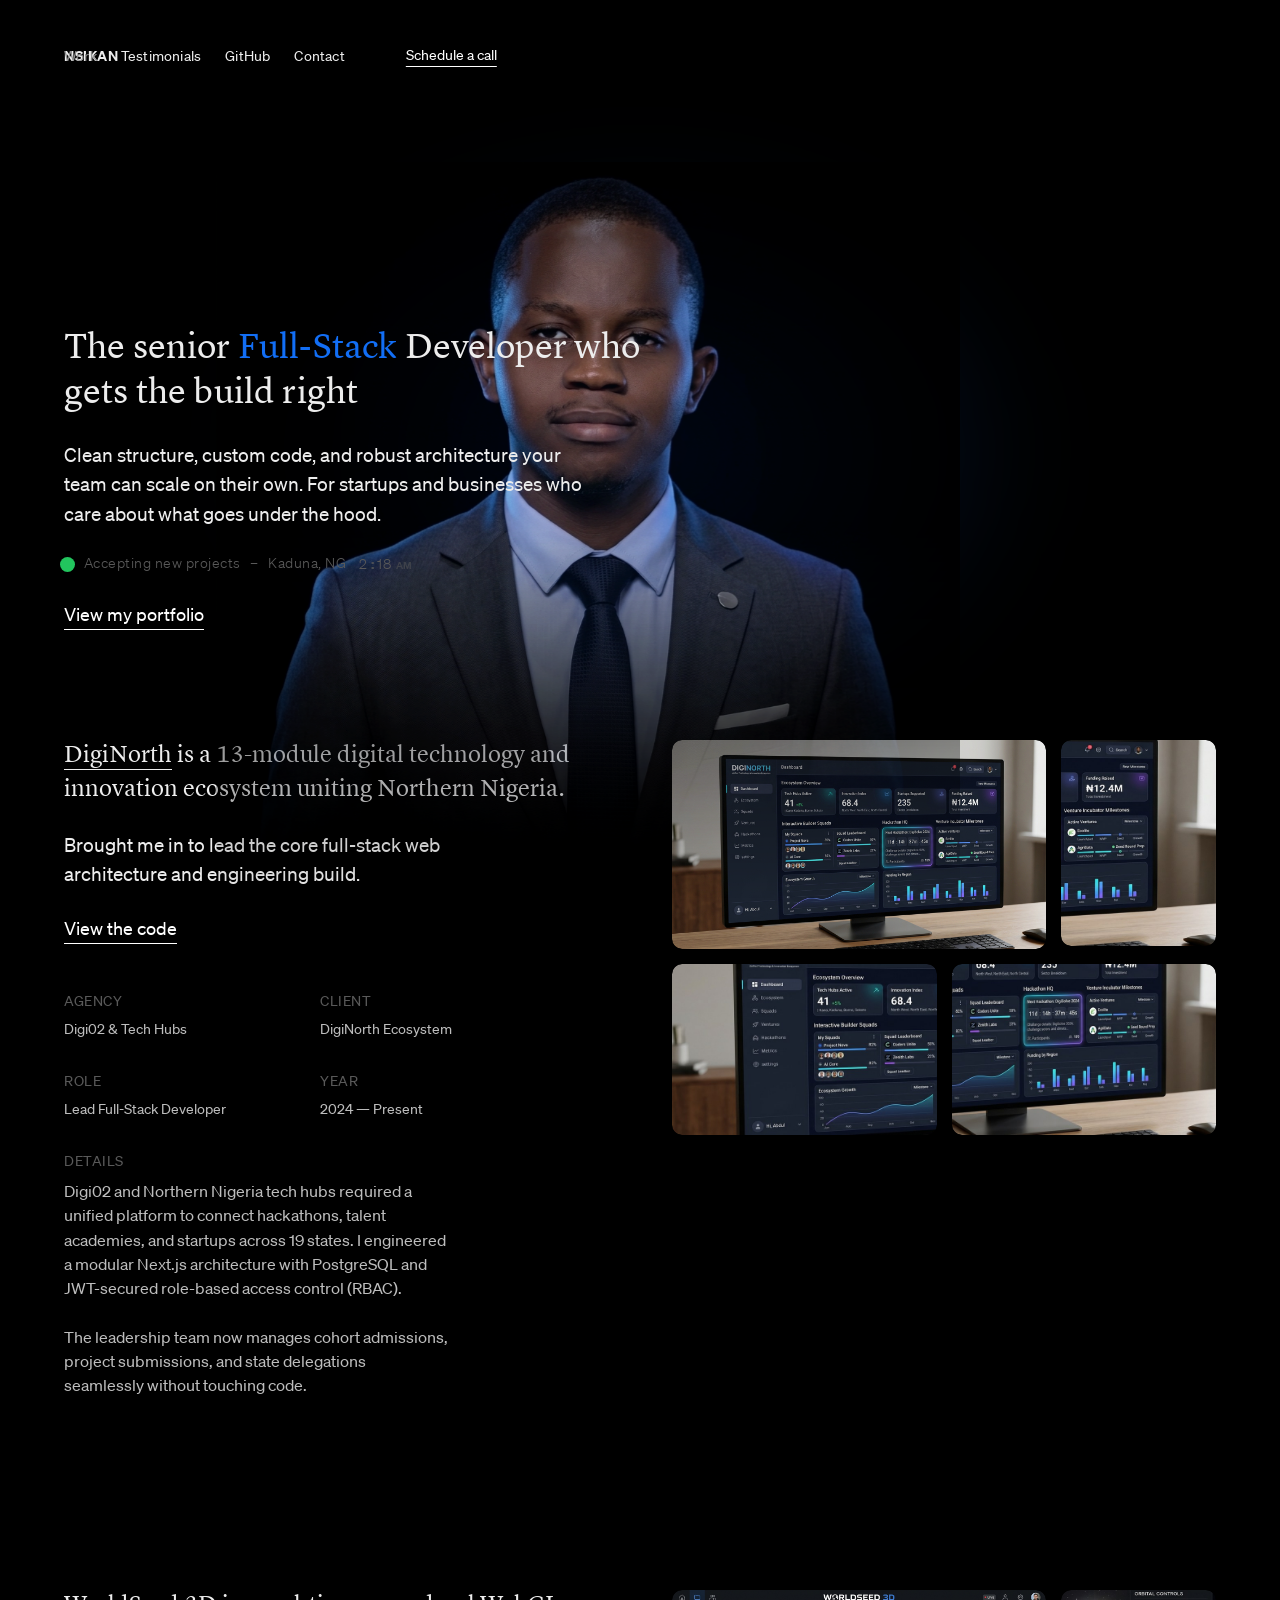
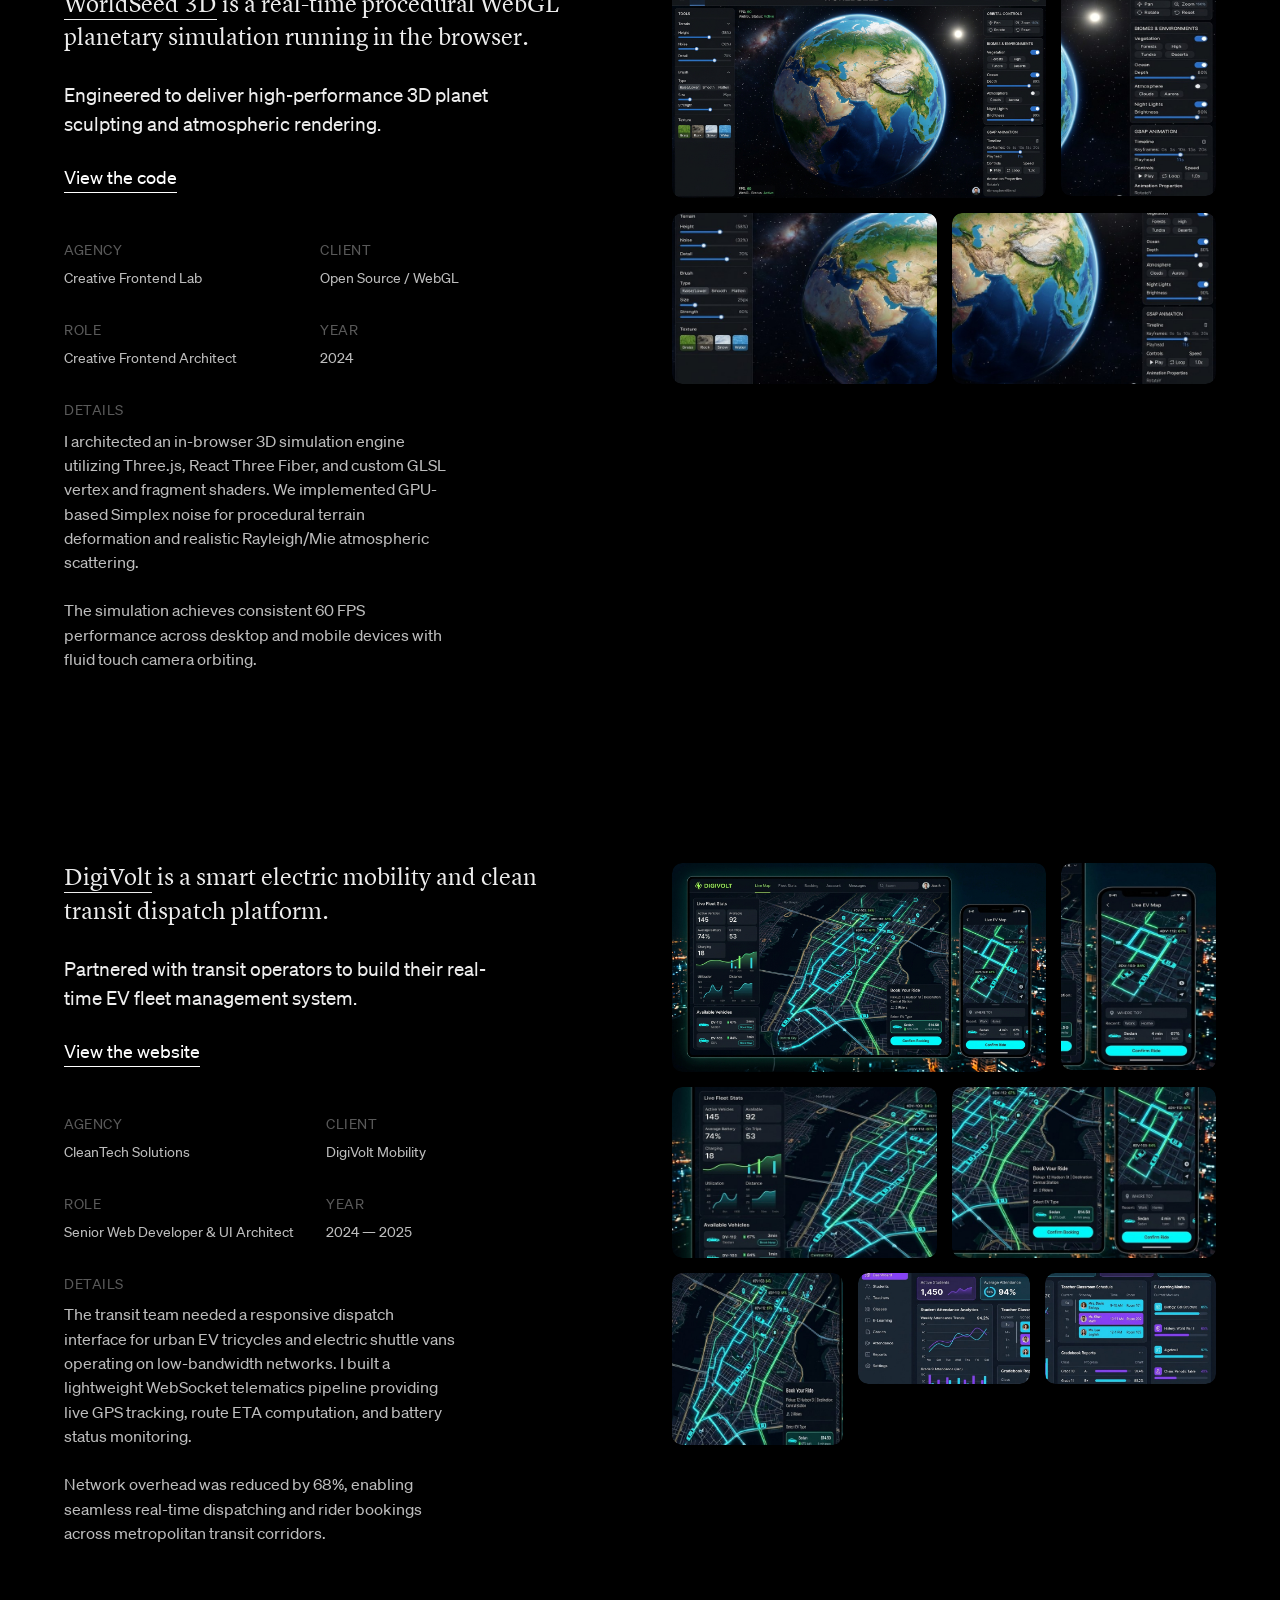
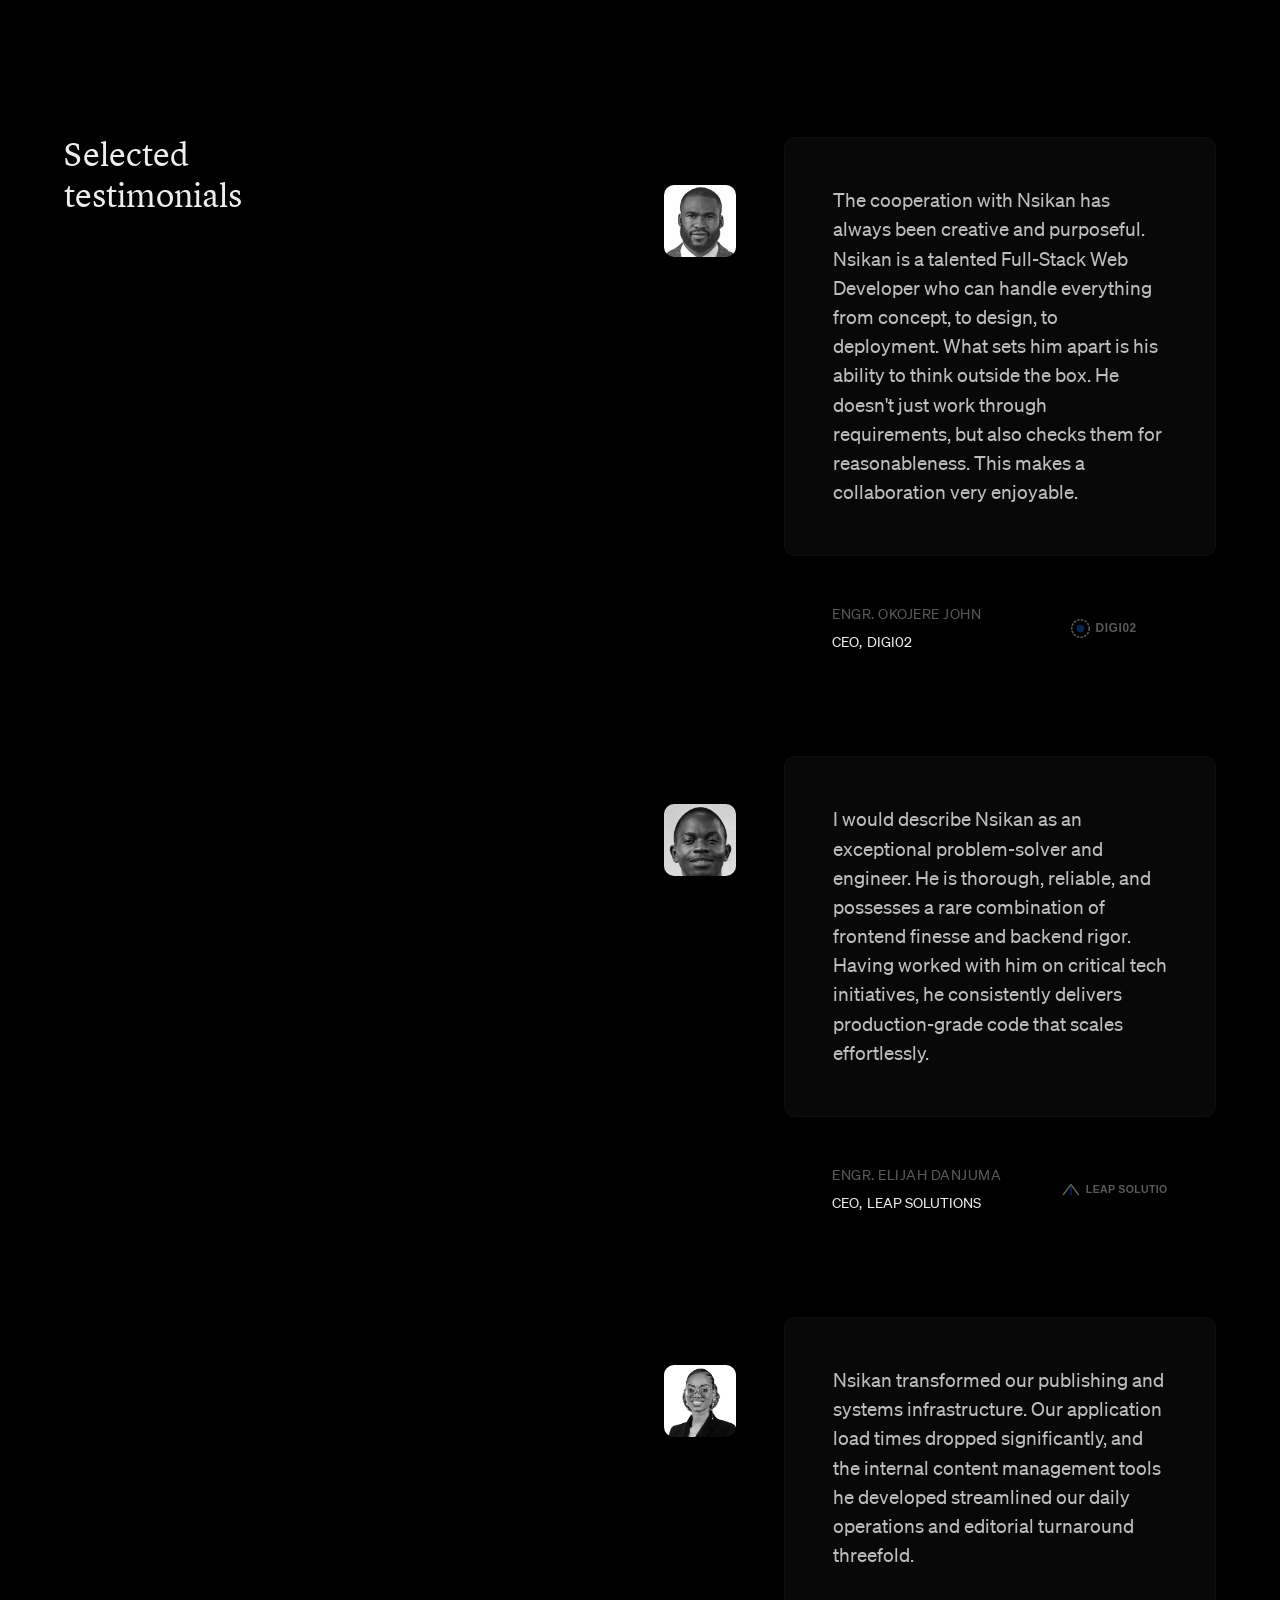
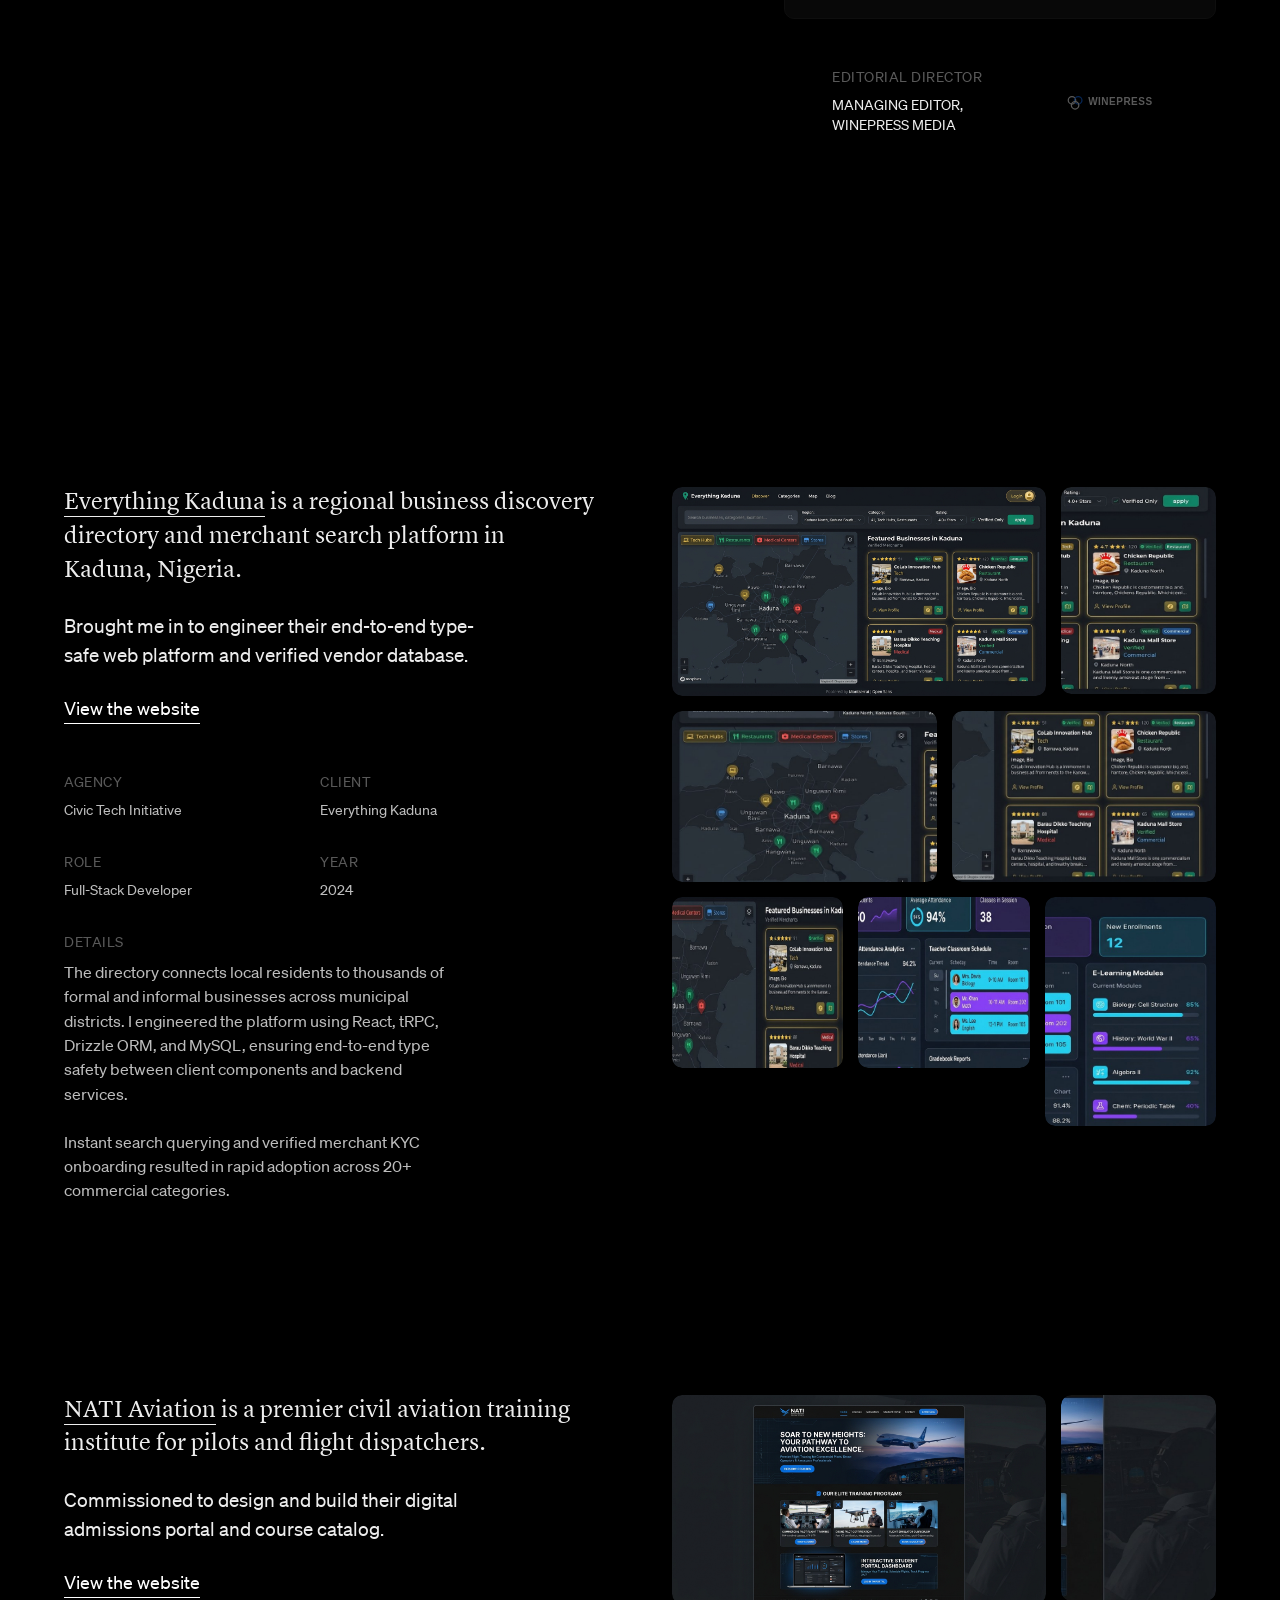
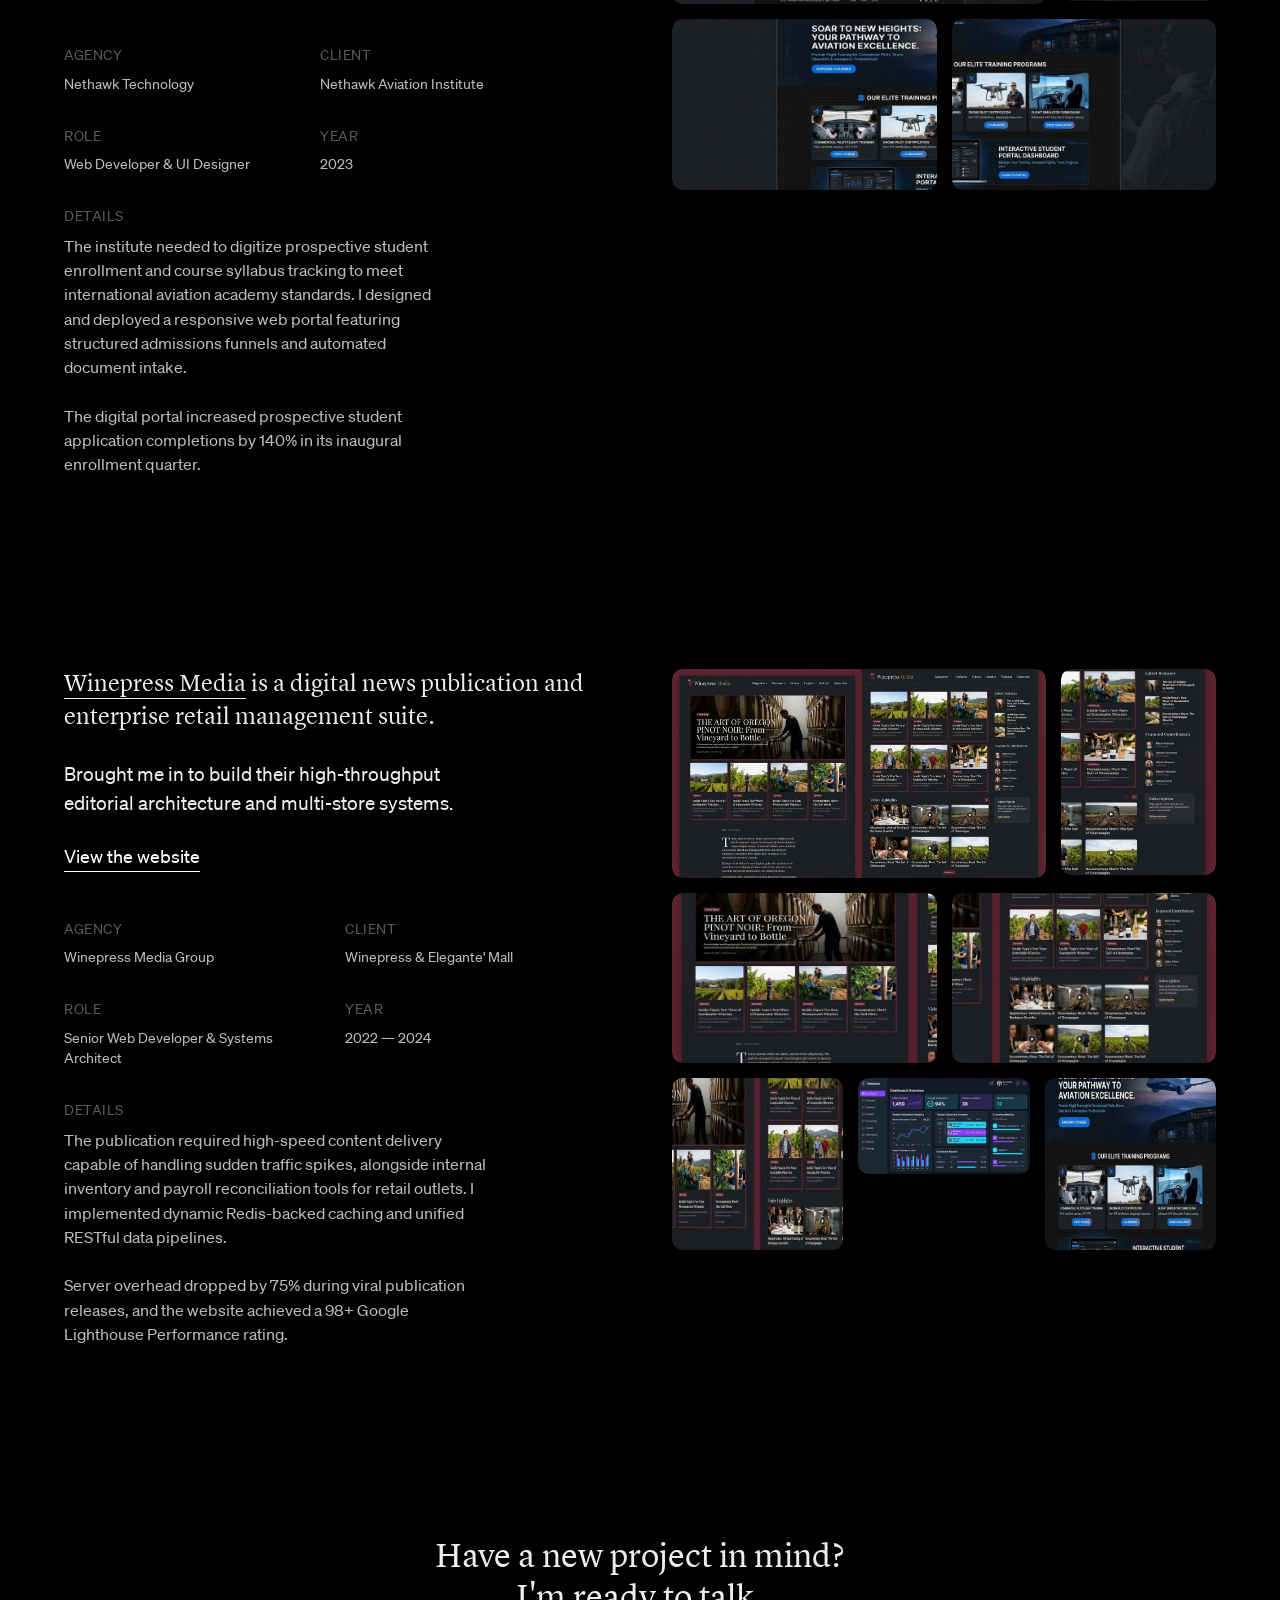
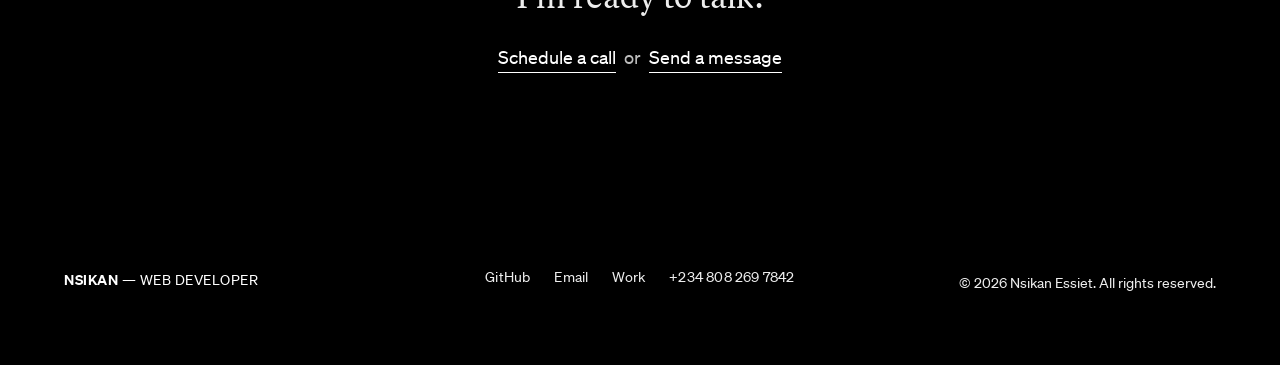
==== commit 84d62c7f: "Keep the adapted portfolio navigation inside the exact reference layout" ====
--- a/index.html
+++ b/index.html
@@ -47,14 +47,12 @@
         </a>
         <div class="navbar_menu is-page-height-tablet w-nav-menu" role="navigation">
           <a aria-current="page" class="navbar_link w-nav-link w--current" href="#portfolio">Work</a>
-          <a class="navbar_link w-nav-link" href="services/">Services</a>
-          <a class="navbar_link w-nav-link" href="rates/">Rates</a>
-          <a class="navbar_link w-nav-link" href="process/">Process</a>
-          <a class="navbar_link w-nav-link" href="agencies/">Agencies</a>
-          <a class="navbar_link w-nav-link" href="contact/">Contact</a>
+          <a class="navbar_link w-nav-link" href="#testimonials">Testimonials</a>
+          <a class="navbar_link w-nav-link" href="https://github.com/iNfix-2" target="_blank" rel="noopener noreferrer">GitHub</a>
+          <a class="navbar_link w-nav-link" href="mailto:mfonessiet0@gmail.com">Contact</a>
         </div>
         <div class="navbar_button-wrapper hide-tablet">
-          <a class="button is-small" href="call/">Schedule a call</a>
+          <a class="button is-small" href="mailto:mfonessiet0@gmail.com?subject=Project%20Inquiry%20via%20Portfolio">Schedule a call</a>
         </div>
       </nav>
       <div class="nav_burger w-nav-button" aria-label="Open menu" role="button" tabindex="0" aria-expanded="false">
@@ -64,13 +62,11 @@
       <div aria-hidden="true" aria-label="Site menu" aria-modal="true" class="nav_overlay" role="dialog" tabindex="-1">
         <nav class="nav_overlay-inner">
           <a aria-current="page" class="nav_overlay-link w--current" href="#portfolio">Work</a>
-          <a class="nav_overlay-link" href="services/">Services</a>
-          <a class="nav_overlay-link" href="rates/">Rates</a>
-          <a class="nav_overlay-link" href="process/">Process</a>
-          <a class="nav_overlay-link" href="agencies/">Agencies</a>
-          <a class="nav_overlay-link" href="contact/">Contact</a>
+          <a class="nav_overlay-link" href="#testimonials">Testimonials</a>
+          <a class="nav_overlay-link" href="https://github.com/iNfix-2" target="_blank">GitHub</a>
+          <a class="nav_overlay-link" href="mailto:mfonessiet0@gmail.com">Contact</a>
         </nav>
-        <a class="nav_overlay-cta" href="call/">Schedule a call</a>
+        <a class="nav_overlay-cta" href="mailto:mfonessiet0@gmail.com?subject=Project%20Inquiry%20via%20Portfolio">Schedule a call</a>
       </div>
     </div>
 
